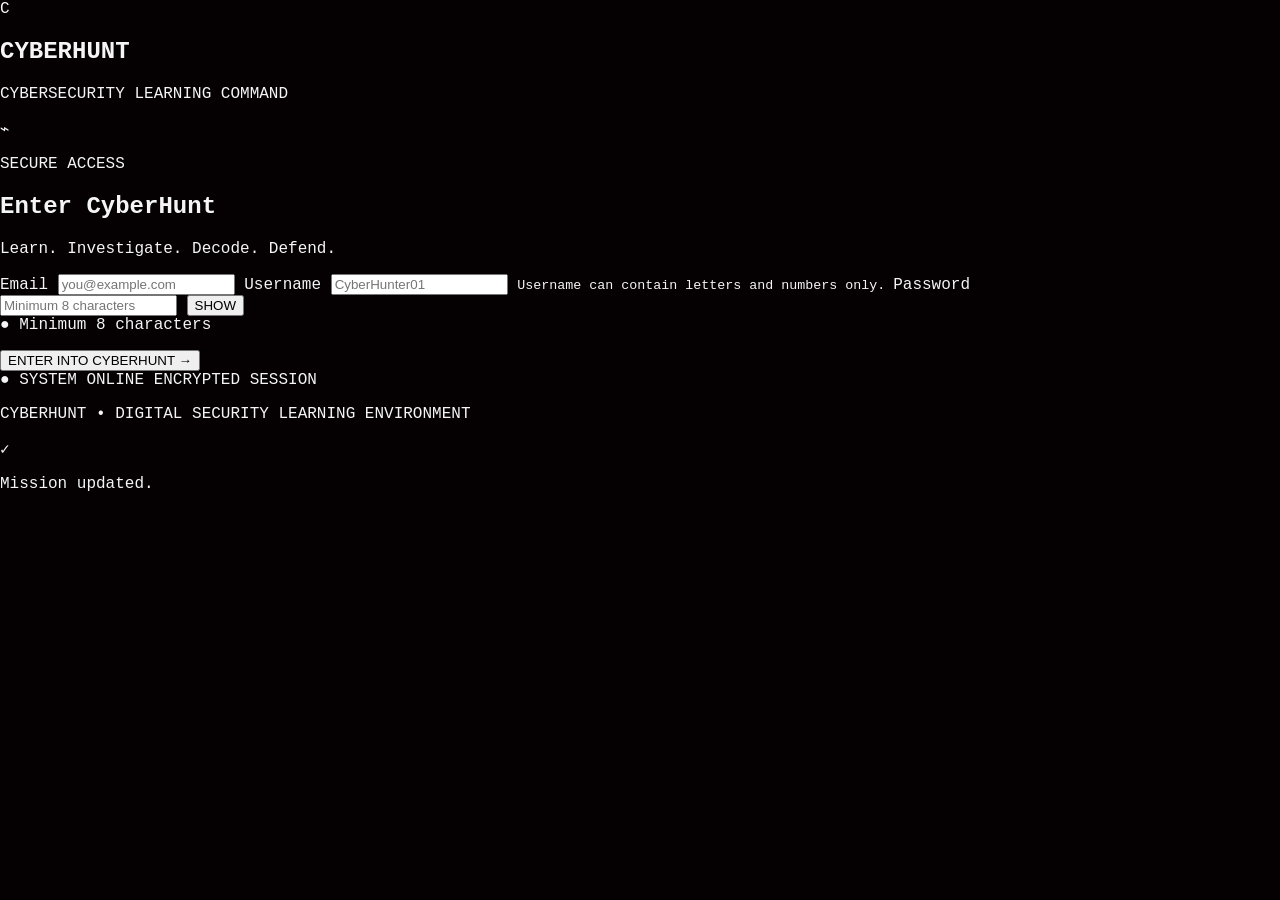
==== index.html @ 1be0f198 "Update index.html" ====
<!DOCTYPE html>
<html lang="en">
<head>
    <meta charset="UTF-8">
    <meta name="viewport" content="width=device-width, initial-scale=1.0">

    <title>CyberHunt | Cybersecurity Learning</title>

    <link rel="stylesheet" href="style.css">

    <link rel="preconnect" href="https://fonts.googleapis.com">
    <link rel="preconnect" href="https://fonts.gstatic.com" crossorigin>
    <link href="https://fonts.googleapis.com/css2?family=Inter:wght@400;500;600;700;800&family=Space+Mono:wght@400;700&display=swap" rel="stylesheet">
</head>

<body>

<!-- ================= LOGIN ================= -->

<section id="loginPage" class="login-page">

    <div class="login-grid"></div>

    <div class="login-container">

        <div class="brand">
            <div class="brand-mark">C</div>
            <div>
                <h1>CYBER<span>HUNT</span></h1>
                <p>CYBERSECURITY LEARNING COMMAND</p>
            </div>
        </div>

        <div class="login-card">

            <div class="security-icon">⌁</div>

            <p class="eyebrow">SECURE ACCESS</p>

            <h2>Enter CyberHunt</h2>

            <p class="login-description">
                Learn. Investigate. Decode. Defend.
            </p>

            <form id="loginForm">

                <label>Email</label>
                <input
                    type="email"
                    id="email"
                    placeholder="you@example.com"
                    required
                >

                <label>Username</label>
                <input
                    type="text"
                    id="username"
                    placeholder="CyberHunter01"
                    required
                >

                <small>
                    Username can contain letters and numbers only.
                </small>

                <label>Password</label>

                <div class="password-box">
                    <input
                        type="password"
                        id="password"
                        placeholder="Minimum 8 characters"
                        required
                    >
                    <button type="button" id="showPassword">SHOW</button>
                </div>

                <div class="password-rule">
                    <span id="passwordStatus">●</span>
                    Minimum 8 characters
                </div>

                <p id="loginError" class="error-message"></p>

                <button class="primary-button login-button" type="submit">
                    ENTER INTO CYBERHUNT
                    <span>→</span>
                </button>

            </form>

            <div class="login-footer">
                <span>● SYSTEM ONLINE</span>
                <span>ENCRYPTED SESSION</span>
            </div>

        </div>

        <p class="copyright">
            CYBERHUNT • DIGITAL SECURITY LEARNING ENVIRONMENT
        </p>

    </div>
</section>


<!-- ================= APPLICATION ================= -->

<section id="app" class="app hidden">

    <!-- SIDEBAR -->

    <aside class="sidebar">

        <div class="sidebar-brand">
            <div class="brand-mark small">C</div>
            <div>
                <h2>CYBER<span>HUNT</span></h2>
                <small>LEARNING COMMAND</small>
            </div>
        </div>

        <div class="user-mini">
            <div class="avatar" id="avatar">C</div>
            <div>
                <strong id="sideUsername">Cyber Hunter</strong>
                <small>Cyber Rookie</small>
            </div>
        </div>

        <nav>

            <p class="nav-label">WORKSPACE</p>

            <button class="nav-item active" data-page="dashboard">
                <span>⌂</span>
                Dashboard
            </button>

            <button class="nav-item" data-page="ai">
                <span>✦</span>
                AI Study Studio
            </button>

            <button class="nav-item" data-page="materials">
                <span>▤</span>
                Materials
            </button>

            <p class="nav-label">INVESTIGATE</p>

            <button class="nav-item" data-page="cases">
                <span>⌕</span>
                Case Studies
            </button>

            <button class="nav-item" data-page="labs">
                <span>⌘</span>
                Cyber Labs
            </button>

            <button class="nav-item" data-page="quizzes">
                <span>?</span>
                Mini Quizzes
            </button>

            <p class="nav-label">YOUR PROGRESS</p>

            <button class="nav-item" data-page="badges">
                <span>♜</span>
                Badges
            </button>

            <button class="nav-item" data-page="progress">
                <span>◔</span>
                Progress
            </button>

        </nav>

        <div class="sidebar-bottom">

            <div class="level-mini">
                <div class="level-title">
                    <span>LEVEL</span>
                    <strong id="sideLevel">1</strong>
                </div>

                <div class="progress-line">
                    <div id="sideProgress"></div>
                </div>

                <small>
                    <span id="sideXP">0</span> XP
                </small>
            </div>

            <button class="logout-button" id="logoutButton">
                ⇥ Sign out
            </button>

        </div>

    </aside>


    <!-- MAIN -->

    <main class="main">

        <!-- TOP BAR -->

        <header class="topbar">

            <div class="mobile-brand">
                <strong>CYBER<span>HUNT</span></strong>
            </div>

            <div class="breadcrumb" id="breadcrumb">
                Dashboard
            </div>

            <div class="top-actions">

                <div class="system-status">
                    <span></span>
                    SYSTEM SECURE
                </div>

                <button class="icon-button">🔔</button>

                <div class="profile">
                    <div class="avatar" id="topAvatar">C</div>
                    <span id="topUsername">Hunter</span>
                </div>

            </div>

        </header>


        <!-- ================= DASHBOARD ================= -->

        <section class="page active-page" id="dashboardPage">

            <div class="hero">

                <div>
                    <p class="eyebrow">WELCOME BACK, AGENT</p>

                    <h1>
                        Welcome to the
                        <span>CyberHunt.</span>
                    </h1>

                    <p>
                        Your cybersecurity investigation journey starts here.
                        Study concepts, investigate incidents and build your skills.
                    </p>

                    <button class="primary-button" onclick="openPage('cases')">
                        CONTINUE INVESTIGATION →
                    </button>
                </div>

                <div class="hero-terminal">

                    <div class="terminal-top">
                        <span></span>
                        <span></span>
                        <span></span>
                    </div>

                    <div class="terminal-text">
                        <p>> initializing cyberhunt...</p>
                        <p>> identity verified</p>
                        <p>> training environment ready</p>
                        <p class="terminal-red">> mission awaiting hunter_</p>
                    </div>

                </div>

            </div>


            <!-- STATS -->

            <div class="stats-grid">

                <div class="stat-card">
                    <span class="stat-icon">⚡</span>
                    <div>
                        <small>YOUR XP</small>
                        <strong id="dashXP">0</strong>
                    </div>
                </div>

                <div class="stat-card">
                    <span class="stat-icon">⌕</span>
                    <div>
                        <small>CASES SOLVED</small>
                        <strong id="dashCases">0 / 5</strong>
                    </div>
                </div>

                <div class="stat-card">
                    <span class="stat-icon">⌘</span>
                    <div>
                        <small>LABS COMPLETED</small>
                        <strong id="dashLabs">0 / 5</strong>
                    </div>
                </div>

                <div class="stat-card">
                    <span class="stat-icon">♜</span>
                    <div>
                        <small>BADGES</small>
                        <strong id="dashBadges">0 / 5</strong>
                    </div>
                </div>

            </div>


            <!-- DASHBOARD CONTENT -->

            <div class="section-heading">

                <div>
                    <p class="eyebrow">YOUR LEARNING PATH</p>
                    <h2>Choose your mission</h2>
                </div>

            </div>


            <div class="feature-grid">

                <div class="feature-card featured" onclick="openPage('cases')">

                    <div class="feature-number">01</div>

                    <div class="feature-icon">⌕</div>

                    <h3>Digital Investigations</h3>

                    <p>
                        Investigate fictional cyber incidents using
                        clues, evidence and logical reasoning.
                    </p>

                    <span class="feature-link">
                        Open Case Files →
                    </span>

                </div>


                <div class="feature-card" onclick="openPage('ai')">

                    <div class="feature-number">02</div>

                    <div class="feature-icon">✦</div>

                    <h3>AI Study Studio</h3>

                    <p>
                        Ask cybersecurity questions and get
                        beginner-friendly explanations.
                    </p>

                    <span class="feature-link">
                        Ask CyberAI →
                    </span>

                </div>


                <div class="feature-card" onclick="openPage('labs')">

                    <div class="feature-number">03</div>

                    <div class="feature-icon">⌘</div>

                    <h3>Hands-on Cyber Labs</h3>

                    <p>
                        Practice encoding, decoding, hashing and
                        other safe cybersecurity concepts.
                    </p>

                    <span class="feature-link">
                        Enter Labs →
                    </span>

                </div>

            </div>


            <div class="continue-card">

                <div>
                    <p class="eyebrow">NEXT OBJECTIVE</p>
                    <h3>Operation Phantom Email</h3>
                    <p>
                        A suspicious email has entered the corporate network.
                        Find out what happened.
                    </p>
                </div>

                <button class="secondary-button" onclick="openCase(0)">
                    INVESTIGATE →
                </button>

            </div>

        </section>


        <!-- ================= AI ================= -->

        <section class="page" id="aiPage">

            <div class="page-header">
                <div>
                    <p class="eyebrow">INTELLIGENT STUDY WORKSPACE</p>
                    <h1>AI Study <span>Studio</span></h1>
                    <p>
                        Ask questions, explore concepts and practice cybersecurity.
                    </p>
                </div>
            </div>

            <div class="ai-layout">

                <aside class="ai-sidebar">

                    <button class="new-chat" onclick="clearChat()">
                        + New Study Session
                    </button>

                    <p class="nav-label">QUICK PROMPTS</p>

                    <button onclick="quickPrompt('Explain the CIA Triad in simple words')">
                        Explain CIA Triad
                    </button>

                    <button onclick="quickPrompt('What is phishing?')">
                        What is phishing?
                    </button>

                    <button onclick="quickPrompt('Explain hashing vs encryption')">
                        Hashing vs Encryption
                    </button>

                    <button onclick="quickPrompt('Give me a cybersecurity scenario question')">
                        Give me a scenario
                    </button>

                    <div class="ai-note">
                        <strong>Study Tip</strong>
                        <p>
                            Ask the AI to explain a concept,
                            give examples or create practice questions.
                        </p>
                    </div>

                </aside>


                <div class="chat-window">

                    <div class="chat-header">
                        <div class="ai-avatar">✦</div>

                        <div>
                            <strong>CyberAI Study Assistant</strong>
                            <small>Cybersecurity learning mode</small>
                        </div>

                        <span class="ai-online">
                            ● ONLINE
                        </span>
                    </div>


                    <div class="chat-messages" id="chatMessages">

                        <div class="message assistant">

                            <div class="message-avatar">✦</div>

                            <div class="message-content">

                                <strong>CyberAI</strong>

                                <p>
                                    Welcome, Cyber Hunter. 👋
                                </p>

                                <p>
                                    I'm your Cybersecurity Study Assistant.
                                    Ask me anything about cybersecurity,
                                    or choose a quick prompt from the left.
                                </p>

                                <div class="ai-suggestions">
                                    <button onclick="quickPrompt('Explain cybersecurity for a beginner')">
                                        Explain cybersecurity
                                    </button>

                                    <button onclick="quickPrompt('Teach me about malware')">
                                        Teach me malware
                                    </button>

                                    <button onclick="quickPrompt('Quiz me on phishing')">
                                        Quiz me
                                    </button>
                                </div>

                            </div>

                        </div>

                    </div>


                    <div class="chat-input-area">

                        <textarea
                            id="chatInput"
                            placeholder="Ask CyberAI anything about cybersecurity..."
                            rows="1"
                        ></textarea>

                        <button id="sendChat">
                            ↑
                        </button>

                    </div>

                    <small class="ai-disclaimer">
                        CyberHunt AI demo • For educational purposes.
                    </small>

                </div>

            </div>

        </section>


        <!-- ================= MATERIALS ================= -->

        <section class="page" id="materialsPage">

            <div class="page-header">
                <div>
                    <p class="eyebrow">KNOWLEDGE LIBRARY</p>
                    <h1>Cybersecurity <span>Materials</span></h1>
                    <p>
                        Build your knowledge from beginner to advanced.
                    </p>
                </div>
            </div>


            <div class="learning-levels">

                <button class="learning-tab active" data-level="beginner">
                    <span>01</span>
                    Beginner
                </button>

                <button class="learning-tab" data-level="intermediate">
                    <span>02</span>
                    Intermediate
                </button>

                <button class="learning-tab" data-level="advanced">
                    <span>03</span>
                    Advanced
                </button>

            </div>


            <div class="materials-grid" id="materialsGrid"></div>


            <div class="resources-card">

                <div>
                    <p class="eyebrow">EXTERNAL LEARNING</p>
                    <h2>Continue your training</h2>
                    <p>
                        Explore trusted cybersecurity learning resources.
                    </p>
                </div>

                <div class="resource-links">

                    <a href="https://owasp.org/" target="_blank">
                        OWASP ↗
                    </a>

                    <a href="https://www.cybrary.it/" target="_blank">
                        Cybrary ↗
                    </a>

                    <a href="https://gchq.github.io/CyberChef/" target="_blank">
                        CyberChef ↗
                    </a>

                </div>

            </div>

        </section>


        <!-- ================= CASES ================= -->

        <section class="page" id="casesPage">

            <div class="page-header">
                <div>
                    <p class="eyebrow">DIGITAL FORENSICS</p>
                    <h1>Case <span>Files</span></h1>
                    <p>
                        Every case is a cyber event. Every clue tells a story.
                    </p>
                </div>
            </div>


            <div class="case-intro">

                <div class="case-counter">
                    <span>CASE FILES</span>
                    <strong>05</strong>
                </div>

                <div>
                    <h2>Become a Digital Detective.</h2>
                    <p>
                        Read the incident, examine the clues, use hints when needed,
                        and identify what happened.
                    </p>
                </div>

            </div>


            <div class="case-grid" id="caseGrid"></div>

        </section>


        <!-- ================= CASE INVESTIGATION ================= -->

        <section class="page" id="investigationPage">

            <button class="back-button" onclick="openPage('cases')">
                ← Back to Case Files
            </button>

            <div id="investigationContent"></div>

        </section>


        <!-- ================= LABS ================= -->

        <section class="page" id="labsPage">

            <div class="page-header">
                <div>
                    <p class="eyebrow">HANDS-ON TRAINING</p>
                    <h1>Cyber <span>Labs</span></h1>
                    <p>
                        Learn by experimenting with safe sample data.
                    </p>
                </div>
            </div>


            <div class="lab-selector">

                <button class="lab-tab active" onclick="showLab('base64', this)">
                    Base64
                </button>

                <button class="lab-tab" onclick="showLab('hex', this)">
                    Hex
                </button>

                <button class="lab-tab" onclick="showLab('caesar', this)">
                    Caesar Cipher
                </button>

                <button class="lab-tab" onclick="showLab('hash', this)">
                    Hash Lab
                </button>

            </div>


            <div class="lab-workspace">

                <div class="lab-info">

                    <p class="eyebrow" id="labEyebrow">
                        ENCODING LAB
                    </p>

                    <h2 id="labTitle">
                        Base64 Encoder / Decoder
                    </h2>

                    <p id="labDescription">
                        Base64 is an encoding method used to represent
                        binary data using readable characters. Encoding
                        is NOT encryption.
                    </p>

                    <div class="lab-warning">
                        <strong>SAFE PRACTICE</strong>
                        <span>
                            Use fictional/sample information only.
                            Never enter real passwords or secrets.
                        </span>
                    </div>

                </div>


                <div class="lab-tool">

                    <label>INPUT</label>

                    <textarea
                        id="labInput"
                        placeholder="Enter sample text..."
                    ></textarea>

                    <div class="lab-buttons">

                        <button class="primary-button" onclick="runLab('encode')">
                            ENCODE
                        </button>

                        <button class="secondary-button" onclick="runLab('decode')">
                            DECODE
                        </button>

                        <button class="clear-button" onclick="clearLab()">
                            CLEAR
                        </button>

                    </div>

                    <label>RESULT</label>

                    <div class="lab-result" id="labResult">
                        Your result will appear here.
                    </div>

                </div>

            </div>


            <div class="lab-concept">

                <p class="eyebrow">UNDERSTAND THE CONCEPT</p>

                <h2>Encoding ≠ Encryption ≠ Hashing</h2>

                <div class="concept-grid">

                    <div>
                        <strong>ENCODING</strong>
                        <p>
                            Changes data into another representation.
                            Usually reversible without a secret key.
                        </p>
                    </div>

                    <div>
                        <strong>ENCRYPTION</strong>
                        <p>
                            Protects confidentiality using an encryption
                            algorithm and key.
                        </p>
                    </div>

                    <div>
                        <strong>HASHING</strong>
                        <p>
                            Produces a fixed-length digest commonly used
                            for integrity checks and password systems.
                        </p>
                    </div>

                </div>

            </div>

        </section>


        <!-- ================= QUIZZES ================= -->

        <section class="page" id="quizzesPage">

            <div class="page-header">
                <div>
                    <p class="eyebrow">KNOWLEDGE CHECK</p>
                    <h1>Mini <span>Quizzes</span></h1>
                    <p>
                        Test your cybersecurity instincts.
                    </p>
                </div>
            </div>

            <div class="quiz-container">

                <div class="quiz-top">

                    <span id="quizNumber">
                        QUESTION 01 / 05
                    </span>

                    <span id="quizScore">
                        SCORE: 0
                    </span>

                </div>

                <div class="quiz-progress">
                    <div id="quizProgress"></div>
                </div>

                <div id="quizContent"></div>

            </div>

        </section>


        <!-- ================= BADGES ================= -->

        <section class="page" id="badgesPage">

            <div class="page-header">
                <div>
                    <p class="eyebrow">ACHIEVEMENTS</p>
                    <h1>Your <span>Badges</span></h1>
                    <p>
                        Every completed investigation earns recognition.
                    </p>
                </div>
            </div>

            <div class="badge-summary">

                <div>
                    <strong id="badgeCount">0</strong>
                    <span>BADGES EARNED</span>
                </div>

                <div class="badge-progress">
                    <div>
                        <span>Collection Progress</span>
                        <strong id="badgePercent">0%</strong>
                    </div>

                    <div class="progress-line large">
                        <div id="badgeProgress"></div>
                    </div>
                </div>

            </div>

            <div class="badges-grid" id="badgesGrid"></div>

        </section>


        <!-- ================= PROGRESS ================= -->

        <section class="page" id="progressPage">

            <div class="page-header">
                <div>
                    <p class="eyebrow">YOUR PERFORMANCE</p>
                    <h1>Learning <span>Progress</span></h1>
                    <p>
                        Track your CyberHunt journey.
                    </p>
                </div>
            </div>

            <div class="progress-overview">

                <div class="big-level">

                    <span>CURRENT LEVEL</span>

                    <strong id="bigLevel">1</strong>

                    <p>Cyber Rookie</p>

                </div>

                <div class="xp-overview">

                    <div>
                        <span>Total XP</span>
                        <strong id="bigXP">0 XP</strong>
                    </div>

                    <div class="progress-line large">
                        <div id="bigProgress"></div>
                    </div>

                    <small>
                        Keep investigating to reach the next level.
                    </small>

                </div>

            </div>


            <div class="progress-grid">

                <div class="progress-stat">
                    <span>⌕</span>
                    <strong id="progressCases">0</strong>
                    <small>Cases Solved</small>
                </div>

                <div class="progress-stat">
                    <span>⌘</span>
                    <strong id="progressLabs">0</strong>
                    <small>Labs Completed</small>
                </div>

                <div class="progress-stat">
                    <span>♜</span>
                    <strong id="progressBadges">0</strong>
                    <small>Badges Earned</small>
                </div>

                <div class="progress-stat">
                    <span>✓</span>
                    <strong id="progressQuiz">0</strong>
                    <small>Quiz Points</small>
                </div>

            </div>

        </section>

    </main>

</section>


<!-- TOAST -->

<div id="toast" class="toast">
    <span>✓</span>
    <p>Mission updated.</p>
</div>


<script src="script.js"></script>

</body>
</html>
---- style.css ----
:root {
    --bg-black: #050002;
    --neon-crimson: #ff003c;
    --dark-crimson: #5a0016;
    --neon-cyan: #00f0ff;
    --text-white: #f5f5f5;
}

body, html {
    margin: 0;
    padding: 0;
    width: 100%;
    height: 100%;
    overflow: hidden;
    background-color: var(--bg-black);
    font-family: 'Courier New', Courier, monospace;
    color: var(--text-white);
}

.flex-center {
    display: flex;
    flex-direction: column;
    justify-content: center;
    align-items: center;
}

.overlay {
    position: absolute;
    width: 100%;
    height: 100%;
    z-index: 10;
    background: radial-gradient(circle, rgba(20,0,5,0.9) 0%, rgba(5,0,2,0.98) 100%);
}

.hidden { display: none !important; }

/* Crimson Neon Titles & Buttons */
.glitch-title {
    font-size: 5rem;
    color: var(--neon-crimson);
    text-shadow: 0 0 15px var(--neon-crimson), 0 0 30px var(--dark-crimson);
    letter-spacing: 8px;
    margin: 0;
}

.subtitle {
    letter-spacing: 3px;
    color: #aaa;
    margin-bottom: 40px;
}

.neon-btn {
    border: 2px solid var(--neon-crimson);
    padding: 15px 30px;
    color: var(--neon-crimson);
    background: rgba(255, 0, 60, 0.05);
    font-weight: bold;
    cursor: pointer;
    box-shadow: 0 0 10px var(--dark-crimson);
    transition: all 0.3s ease;
}

.neon-btn:hover {
    background: var(--neon-crimson);
    color: #000;
    box-shadow: 0 0 25px var(--neon-crimson);
}

/* Dashboard UI */
#dashboard { padding: 40px; box-sizing: border-box; }
.dash-header { display: flex; justify-content: space-between; width: 100%; align-items: center; }

.badge {
    padding: 8px 15px;
    border: 1px solid #333;
    margin-left: 10px;
    border-radius: 4px;
}
.badge.active {
    border-color: var(--neon-crimson);
    color: var(--neon-crimson);
    box-shadow: 0 0 12px var(--neon-crimson);
}

.grid-container {
    display: grid;
    grid-template-columns: repeat(5, 1fr);
    gap: 20px;
    margin-top: 50px;
}

.building-card {
    background: rgba(20, 0, 8, 0.8);
    border: 1px solid var(--dark-crimson);
    padding: 20px;
    text-align: center;
}

.room-btn {
    margin: 10px 0;
    padding: 10px;
    background: #111;
    border: 1px solid #333;
    cursor: pointer;
}
.room-btn:hover { border-color: var(--neon-crimson); }

/* HUD & Modals */
#game-ui { position: absolute; width: 100%; height: 100%; z-index: 5; pointer-events: none; }
.hud-header {
    pointer-events: auto;
    display: flex;
    justify-content: space-between;
    padding: 20px;
    background: linear-gradient(180deg, rgba(255,0,60,0.2) 0%, transparent 100%);
    font-size: 1.2rem;
}

.modal {
    pointer-events: auto;
    position: absolute;
    top: 50%; left: 50%;
    transform: translate(-50%, -50%);
    background: #000;
    border: 2px solid var(--neon-crimson);
    padding: 30px;
    box-shadow: 0 0 30px rgba(255,0,60,0.4);
    text-align: center;
}

.keypad-grid {
    display: grid;
    grid-template-columns: repeat(3, 60px);
    gap: 10px;
    margin: 15px auto;
}

.keypad-grid button {
    height: 50px;
    background: #111;
    color: #fff;
    border: 1px solid var(--dark-crimson);
    font-size: 1.2rem;
    cursor: pointer;
}

#keypad-input {
    width: 180px;
    height: 40px;
    text-align: center;
    font-size: 1.5rem;
    background: #111;
    color: var(--neon-crimson);
    border: 1px solid var(--dark-crimson);
}
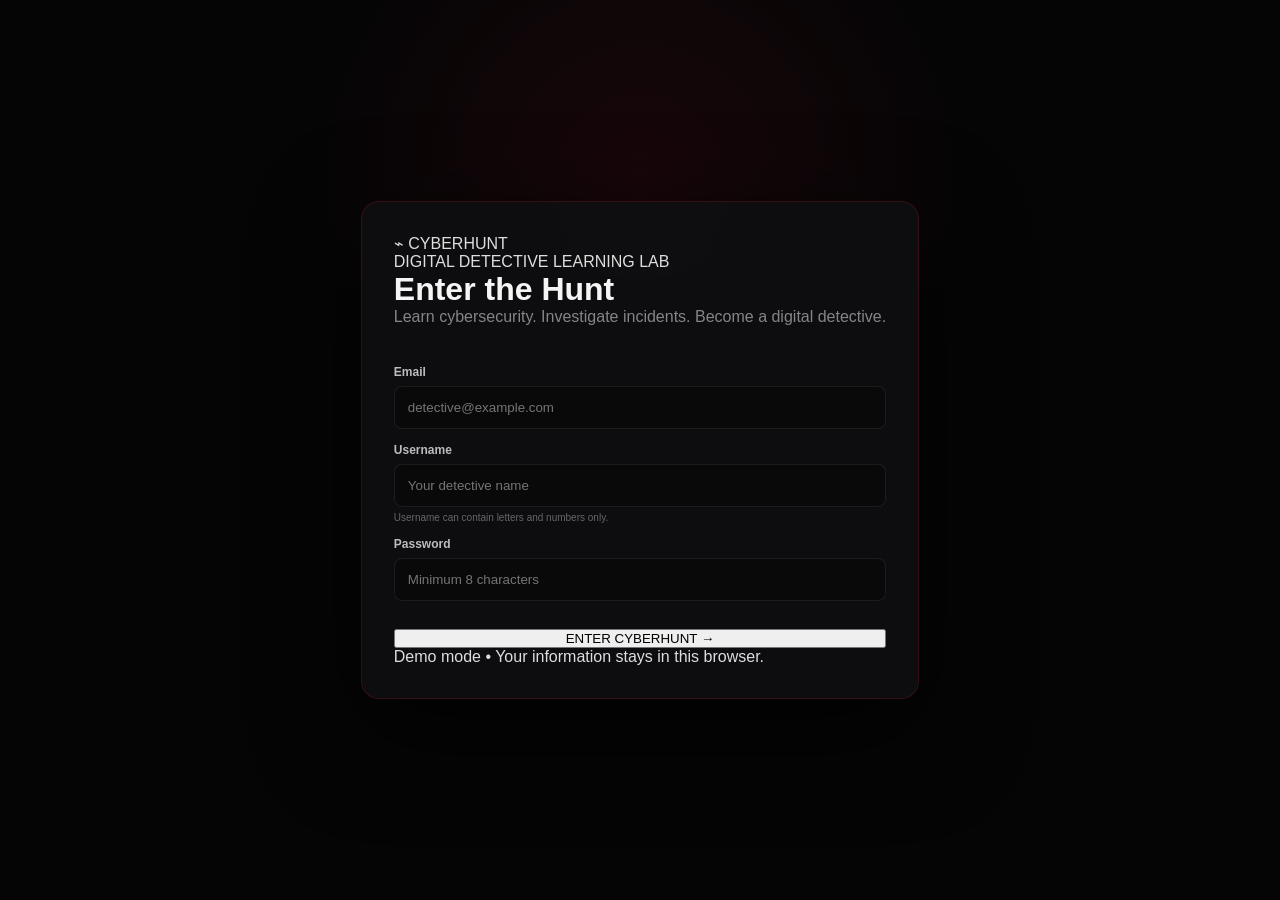
==== commit 565b758f: "Update fmt.Println message from 'Hello' to 'Goodbye'" ====
--- a/index.html
+++ b/index.html
@@ -1,986 +1,1007 @@
-        <!DOCTYPE html>
+     <!DOCTYPE html>
 <html lang="en">
 <head>
-    <meta charset="UTF-8">
-    <meta name="viewport" content="width=device-width, initial-scale=1.0">
-
-    <title>CyberHunt | Cybersecurity Learning</title>
-
-    <link rel="stylesheet" href="style.css">
-
-    <link rel="preconnect" href="https://fonts.googleapis.com">
-    <link rel="preconnect" href="https://fonts.gstatic.com" crossorigin>
-    <link href="https://fonts.googleapis.com/css2?family=Inter:wght@400;500;600;700;800&family=Space+Mono:wght@400;700&display=swap" rel="stylesheet">
+  <meta charset="UTF-8">
+  <meta name="viewport" content="width=device-width, initial-scale=1.0">
+
+  <title>CyberHunt | Digital Detective Learning Lab</title>
+
+  <link rel="stylesheet" href="style.css">
 </head>
 
 <body>
 
-<!-- ================= LOGIN ================= -->
-
-<section id="loginPage" class="login-page">
-
-    <div class="login-grid"></div>
-
-    <div class="login-container">
-
-        <div class="brand">
-            <div class="brand-mark">C</div>
+  <!-- ================= LOGIN PAGE ================= -->
+
+  <div id="loginPage" class="login-page">
+
+    <div class="login-background"></div>
+
+    <div class="login-card">
+
+      <div class="brand-large">
+        <span class="brand-icon">⌁</span>
+        <span>CYBER<span>HUNT</span></span>
+      </div>
+
+      <p class="login-subtitle">
+        DIGITAL DETECTIVE LEARNING LAB
+      </p>
+
+      <div class="login-line"></div>
+
+      <h1>Enter the Hunt</h1>
+
+      <p class="login-description">
+        Learn cybersecurity. Investigate incidents. Become a digital detective.
+      </p>
+
+      <form id="loginForm">
+
+        <label>Email</label>
+        <input
+          type="email"
+          id="email"
+          placeholder="detective@example.com"
+          required
+        >
+
+        <label>Username</label>
+        <input
+          type="text"
+          id="username"
+          placeholder="Your detective name"
+          maxlength="20"
+          required
+        >
+
+        <small>
+          Username can contain letters and numbers only.
+        </small>
+
+        <label>Password</label>
+
+        <input
+          type="password"
+          id="password"
+          placeholder="Minimum 8 characters"
+          minlength="8"
+          required
+        >
+
+        <div id="loginError" class="error-message"></div>
+
+        <button type="submit" class="primary-btn">
+          ENTER CYBERHUNT →
+        </button>
+
+      </form>
+
+      <p class="demo-note">
+        Demo mode • Your information stays in this browser.
+      </p>
+
+    </div>
+
+  </div>
+
+
+  <!-- ================= MAIN APP ================= -->
+
+  <div id="app" class="app hidden">
+
+    <!-- TOP BAR -->
+
+    <header class="topbar">
+
+      <div class="mobile-menu" id="mobileMenu">
+        ☰
+      </div>
+
+      <div class="top-brand">
+        <span class="brand-mark">⌁</span>
+        <span>CYBER<span>HUNT</span></span>
+      </div>
+
+      <div class="top-actions">
+
+        <div class="top-stat">
+          <span>XP</span>
+          <strong id="topXP">0</strong>
+        </div>
+
+        <div class="top-stat">
+          <span>LEVEL</span>
+          <strong id="topLevel">1</strong>
+        </div>
+
+        <div class="user-circle" id="userCircle">
+          D
+        </div>
+
+      </div>
+
+    </header>
+
+
+    <!-- SIDEBAR -->
+
+    <aside class="sidebar" id="sidebar">
+
+      <div class="detective-profile">
+
+        <div class="profile-avatar" id="profileAvatar">
+          D
+        </div>
+
+        <div>
+          <strong id="profileName">Detective</strong>
+          <small>Digital Investigator</small>
+        </div>
+
+      </div>
+
+
+      <nav>
+
+        <button class="nav-item active" data-section="dashboard">
+          <span>⌂</span>
+          Dashboard
+        </button>
+
+        <button class="nav-item" data-section="ai">
+          <span>◈</span>
+          AI Study Studio
+        </button>
+
+        <button class="nav-item" data-section="materials">
+          <span>▤</span>
+          Materials
+        </button>
+
+        <button class="nav-item" data-section="cases">
+          <span>◉</span>
+          Case Studies
+        </button>
+
+        <button class="nav-item" data-section="quizzes">
+          <span>?</span>
+          Mini Quizzes
+        </button>
+
+        <button class="nav-item" data-section="labs">
+          <span>⌘</span>
+          Practice Labs
+        </button>
+
+        <button class="nav-item" data-section="badges">
+          <span>★</span>
+          Badges
+        </button>
+
+      </nav>
+
+
+      <div class="sidebar-bottom">
+
+        <div class="sidebar-tip">
+          <strong>Detective Tip</strong>
+          <p>
+            Think before you click. Every clue matters.
+          </p>
+        </div>
+
+        <button id="logoutBtn" class="logout-btn">
+          ⇥ Logout
+        </button>
+
+      </div>
+
+    </aside>
+
+
+    <!-- MAIN CONTENT -->
+
+    <main class="main-content">
+
+
+      <!-- ================= DASHBOARD ================= -->
+
+      <section id="dashboard" class="page-section active">
+
+        <div class="hero">
+
+          <div>
+
+            <p class="eyebrow">
+              CYBERHUNT COMMAND CENTER
+            </p>
+
+            <h1>
+              Welcome back,
+              <span id="welcomeName">Detective</span>.
+            </h1>
+
+            <p>
+              Your next investigation is waiting.
+              Sharpen your cybersecurity skills one case at a time.
+            </p>
+
+          </div>
+
+          <div class="hero-symbol">
+            ◈
+          </div>
+
+        </div>
+
+
+        <div class="stats-grid">
+
+          <div class="stat-card">
+            <span class="stat-icon">⚡</span>
             <div>
-                <h1>CYBER<span>HUNT</span></h1>
-                <p>CYBERSECURITY LEARNING COMMAND</p>
-            </div>
-        </div>
-
-        <div class="login-card">
-
-            <div class="security-icon">⌁</div>
-
-            <p class="eyebrow">SECURE ACCESS</p>
-
-            <h2>Enter CyberHunt</h2>
-
-            <p class="login-description">
-                Learn. Investigate. Decode. Defend.
-            </p>
-
-            <form id="loginForm">
-
-                <label>Email</label>
-                <input
-                    type="email"
-                    id="email"
-                    placeholder="you@example.com"
-                    required
-                >
-
-                <label>Username</label>
-                <input
-                    type="text"
-                    id="username"
-                    placeholder="CyberHunter01"
-                    required
-                >
-
-                <small>
-                    Username can contain letters and numbers only.
-                </small>
-
-                <label>Password</label>
-
-                <div class="password-box">
-                    <input
-                        type="password"
-                        id="password"
-                        placeholder="Minimum 8 characters"
-                        required
-                    >
-                    <button type="button" id="showPassword">SHOW</button>
+              <small>Total XP</small>
+              <h2 id="dashXP">0</h2>
+            </div>
+          </div>
+
+          <div class="stat-card">
+            <span class="stat-icon">◉</span>
+            <div>
+              <small>Cases Solved</small>
+              <h2 id="dashCases">0</h2>
+            </div>
+          </div>
+
+          <div class="stat-card">
+            <span class="stat-icon">★</span>
+            <div>
+              <small>Badges</small>
+              <h2 id="dashBadges">0</h2>
+            </div>
+          </div>
+
+          <div class="stat-card">
+            <span class="stat-icon">✓</span>
+            <div>
+              <small>Quiz Score</small>
+              <h2 id="dashQuiz">0%</h2>
+            </div>
+          </div>
+
+        </div>
+
+
+        <div class="dashboard-grid">
+
+          <div class="panel mission-panel">
+
+            <div class="panel-heading">
+
+              <div>
+                <span class="panel-label">ACTIVE MISSION</span>
+                <h2>Become a Cyber Detective</h2>
+              </div>
+
+              <span class="mission-status">READY</span>
+
+            </div>
+
+            <p>
+              Investigate simulated cyber incidents, identify threats,
+              analyze clues, and make the correct security decision.
+            </p>
+
+            <div class="progress-container">
+
+              <div class="progress-info">
+                <span>Your investigation progress</span>
+                <strong id="mainProgressText">0%</strong>
+              </div>
+
+              <div class="progress-bar">
+                <div id="mainProgress" class="progress-fill"></div>
+              </div>
+
+            </div>
+
+            <button class="primary-btn small" data-go="cases">
+              START INVESTIGATION →
+            </button>
+
+          </div>
+
+
+          <div class="panel quick-panel">
+
+            <span class="panel-label">QUICK ACCESS</span>
+
+            <div class="quick-list">
+
+              <button data-go="ai">
+                <span>◈</span>
+                <div>
+                  <strong>Ask the AI</strong>
+                  <small>Understand a cyber concept</small>
                 </div>
-
-                <div class="password-rule">
-                    <span id="passwordStatus">●</span>
-                    Minimum 8 characters
+              </button>
+
+              <button data-go="materials">
+                <span>▤</span>
+                <div>
+                  <strong>Study Materials</strong>
+                  <small>Beginner → Advanced</small>
                 </div>
-
-                <p id="loginError" class="error-message"></p>
-
-                <button class="primary-button login-button" type="submit">
-                    ENTER INTO CYBERHUNT
-                    <span>→</span>
-                </button>
+              </button>
+
+              <button data-go="labs">
+                <span>⌘</span>
+                <div>
+                  <strong>Practice Lab</strong>
+                  <small>Encode, decode & hash</small>
+                </div>
+              </button>
+
+            </div>
+
+          </div>
+
+        </div>
+
+
+        <div class="panel roadmap-panel">
+
+          <div class="panel-heading">
+
+            <div>
+              <span class="panel-label">LEARNING ROADMAP</span>
+              <h2>Your Cybersecurity Journey</h2>
+            </div>
+
+          </div>
+
+          <div class="roadmap">
+
+            <div class="roadmap-step completed">
+              <span>01</span>
+              <strong>Cyber Basics</strong>
+              <small>Build your foundation</small>
+            </div>
+
+            <div class="roadmap-line"></div>
+
+            <div class="roadmap-step">
+              <span>02</span>
+              <strong>Threat Detection</strong>
+              <small>Identify cyber threats</small>
+            </div>
+
+            <div class="roadmap-line"></div>
+
+            <div class="roadmap-step">
+              <span>03</span>
+              <strong>Investigation</strong>
+              <small>Analyze incidents</small>
+            </div>
+
+            <div class="roadmap-line"></div>
+
+            <div class="roadmap-step">
+              <span>04</span>
+              <strong>Advanced Defense</strong>
+              <small>Think like a security analyst</small>
+            </div>
+
+          </div>
+
+        </div>
+
+      </section>
+
+
+      <!-- ================= AI STUDY STUDIO ================= -->
+
+      <section id="ai" class="page-section">
+
+        <div class="section-header">
+
+          <div>
+            <span class="eyebrow">AI STUDY STUDIO</span>
+            <h1>Your Cybersecurity Study Assistant</h1>
+            <p>
+              Ask questions and get explanations from the built-in CyberHunt
+              study library.
+            </p>
+          </div>
+
+          <span class="ai-status">
+            ● ONLINE
+          </span>
+
+        </div>
+
+
+        <div class="ai-layout">
+
+          <div class="ai-chat panel">
+
+            <div id="chatMessages" class="chat-messages">
+
+              <div class="chat-message ai-message">
+
+                <div class="chat-avatar">◈</div>
+
+                <div>
+
+                  <strong>CyberHunt AI</strong>
+
+                  <p>
+                    Hello Detective. Ask me about cybersecurity concepts,
+                    threats, CIA Triad, phishing, encryption, hashing,
+                    authentication, networks and more.
+                  </p>
+
+                </div>
+
+              </div>
+
+            </div>
+
+
+            <div class="suggestion-row">
+
+              <button class="suggestion">
+                Explain CIA Triad
+              </button>
+
+              <button class="suggestion">
+                What is phishing?
+              </button>
+
+              <button class="suggestion">
+                Explain hashing
+              </button>
+
+            </div>
+
+
+            <form id="aiForm" class="chat-input">
+
+              <input
+                id="aiInput"
+                placeholder="Ask your cybersecurity question..."
+                autocomplete="off"
+              >
+
+              <button type="submit">
+                →
+              </button>
 
             </form>
 
-            <div class="login-footer">
-                <span>● SYSTEM ONLINE</span>
-                <span>ENCRYPTED SESSION</span>
-            </div>
-
-        </div>
-
-        <p class="copyright">
-            CYBERHUNT • DIGITAL SECURITY LEARNING ENVIRONMENT
-        </p>
-
-    </div>
-</section>
-
-
-<!-- ================= APPLICATION ================= -->
-
-<section id="app" class="app hidden">
-
-    <!-- SIDEBAR -->
-
-    <aside class="sidebar">
-
-        <div class="sidebar-brand">
-            <div class="brand-mark small">C</div>
+          </div>
+
+
+          <div class="panel ai-sidebar">
+
+            <span class="panel-label">STUDY TOOLS</span>
+
+            <div class="ai-tool">
+              <span>◉</span>
+              <div>
+                <strong>Explain</strong>
+                <small>Break difficult topics into simple ideas.</small>
+              </div>
+            </div>
+
+            <div class="ai-tool">
+              <span>?</span>
+              <div>
+                <strong>Practice</strong>
+                <small>Ask for scenario-based questions.</small>
+              </div>
+            </div>
+
+            <div class="ai-tool">
+              <span>▤</span>
+              <div>
+                <strong>Revise</strong>
+                <small>Request quick exam revision notes.</small>
+              </div>
+            </div>
+
+            <div class="ai-disclaimer">
+              <strong>Demo AI</strong>
+              <p>
+                This GitHub Pages version uses a built-in study library.
+                Real web-connected AI can be added later with a secure
+                backend/API.
+              </p>
+            </div>
+
+          </div>
+
+        </div>
+
+      </section>
+
+
+      <!-- ================= MATERIALS ================= -->
+
+      <section id="materials" class="page-section">
+
+        <div class="section-header">
+
+          <div>
+            <span class="eyebrow">CYBER LIBRARY</span>
+            <h1>Study Materials</h1>
+            <p>
+              Follow the path from cybersecurity beginner to advanced learner.
+            </p>
+          </div>
+
+        </div>
+
+
+        <div class="material-tabs">
+
+          <button class="material-tab active" data-level="beginner">
+            BEGINNER
+          </button>
+
+          <button class="material-tab" data-level="intermediate">
+            INTERMEDIATE
+          </button>
+
+          <button class="material-tab" data-level="advanced">
+            ADVANCED
+          </button>
+
+        </div>
+
+
+        <div id="materialContent" class="materials-grid"></div>
+
+
+        <div class="panel resources-panel">
+
+          <span class="panel-label">EXTERNAL RESOURCES</span>
+
+          <h2>Continue Your Investigation</h2>
+
+          <div class="resource-grid">
+
+            <a
+              href="https://owasp.org/"
+              target="_blank"
+              rel="noopener"
+            >
+              <strong>OWASP</strong>
+              <small>Web application security resources</small>
+            </a>
+
+            <a
+              href="https://gchq.github.io/CyberChef/"
+              target="_blank"
+              rel="noopener"
+            >
+              <strong>CyberChef</strong>
+              <small>Encoding, decoding and data analysis</small>
+            </a>
+
+            <a
+              href="https://owasp.org/www-project-webgoat/"
+              target="_blank"
+              rel="noopener"
+            >
+              <strong>OWASP WebGoat</strong>
+              <small>Safe web-security learning environment</small>
+            </a>
+
+            <a
+              href="https://www.nist.gov/cyberframework"
+              target="_blank"
+              rel="noopener"
+            >
+              <strong>NIST Cybersecurity</strong>
+              <small>Cybersecurity framework resources</small>
+            </a>
+
+          </div>
+
+        </div>
+
+      </section>
+
+
+      <!-- ================= CASE STUDIES ================= -->
+
+      <section id="cases" class="page-section">
+
+        <div class="section-header">
+
+          <div>
+            <span class="eyebrow">DIGITAL INVESTIGATIONS</span>
+            <h1>Case Studies</h1>
+            <p>
+              Five investigations. Ten levels each. One goal: solve the case.
+            </p>
+          </div>
+
+          <div class="case-counter">
+            <strong id="caseSolvedCount">0</strong>
+            <small>/ 50 SOLVED</small>
+          </div>
+
+        </div>
+
+
+        <div id="caseSelector" class="case-selector"></div>
+
+
+        <div id="caseLevels" class="case-levels"></div>
+
+
+        <div id="caseInvestigation" class="investigation panel hidden">
+
+          <div class="investigation-header">
+
             <div>
-                <h2>CYBER<span>HUNT</span></h2>
-                <small>LEARNING COMMAND</small>
-            </div>
-        </div>
-
-        <div class="user-mini">
-            <div class="avatar" id="avatar">C</div>
+
+              <span class="panel-label">ACTIVE INVESTIGATION</span>
+
+              <h2 id="caseTitle"></h2>
+
+            </div>
+
+            <span id="caseLevelLabel" class="level-label"></span>
+
+          </div>
+
+
+          <div class="case-story">
+
+            <div class="story-icon">
+              ◉
+            </div>
+
             <div>
-                <strong id="sideUsername">Cyber Hunter</strong>
-                <small>Cyber Rookie</small>
-            </div>
-        </div>
-
-        <nav>
-
-            <p class="nav-label">WORKSPACE</p>
-
-            <button class="nav-item active" data-page="dashboard">
-                <span>⌂</span>
-                Dashboard
+
+              <h3>Incident Report</h3>
+
+              <p id="caseStory"></p>
+
+            </div>
+
+          </div>
+
+
+          <div class="clues-box">
+
+            <h3>🔎 Evidence & Clues</h3>
+
+            <ul id="caseClues"></ul>
+
+          </div>
+
+
+          <div class="hint-box">
+
+            <button id="hintBtn" class="secondary-btn">
+              SHOW HINT
             </button>
 
-            <button class="nav-item" data-page="ai">
-                <span>✦</span>
-                AI Study Studio
+            <p id="hintText" class="hidden"></p>
+
+          </div>
+
+
+          <div class="question-box">
+
+            <span class="panel-label">DETECTIVE DECISION</span>
+
+            <h3 id="caseQuestion"></h3>
+
+            <div id="caseOptions" class="options"></div>
+
+          </div>
+
+
+          <div id="caseResult" class="case-result"></div>
+
+        </div>
+
+      </section>
+
+
+      <!-- ================= QUIZZES ================= -->
+
+      <section id="quizzes" class="page-section">
+
+        <div class="section-header">
+
+          <div>
+            <span class="eyebrow">KNOWLEDGE CHECK</span>
+            <h1>Mini Quizzes</h1>
+            <p>
+              Test your detective instincts with quick cybersecurity questions.
+            </p>
+          </div>
+
+        </div>
+
+
+        <div class="quiz-layout">
+
+          <div class="panel quiz-panel">
+
+            <div class="quiz-top">
+
+              <span id="quizProgress">Question 1 / 10</span>
+
+              <span id="quizScore">
+                Score: 0
+              </span>
+
+            </div>
+
+            <div class="quiz-progress">
+              <div id="quizProgressBar"></div>
+            </div>
+
+            <h2 id="quizQuestion"></h2>
+
+            <div id="quizOptions" class="options"></div>
+
+            <button id="nextQuiz" class="primary-btn small hidden">
+              NEXT QUESTION →
             </button>
 
-            <button class="nav-item" data-page="materials">
-                <span>▤</span>
-                Materials
+          </div>
+
+
+          <div class="panel quiz-info">
+
+            <span class="panel-label">DETECTIVE RULE</span>
+
+            <h2>Read the evidence.</h2>
+
+            <p>
+              Cybersecurity is not just memorizing definitions.
+              Look at the situation, identify the clues and choose the
+              security concept that best explains the event.
+            </p>
+
+            <div class="quiz-tip">
+              <strong>Exam Tip</strong>
+              <p>
+                When a question describes a situation, focus on
+                <b>what happened</b> before looking at the answer choices.
+              </p>
+            </div>
+
+          </div>
+
+        </div>
+
+      </section>
+
+
+      <!-- ================= LABS ================= -->
+
+      <section id="labs" class="page-section">
+
+        <div class="section-header">
+
+          <div>
+            <span class="eyebrow">PRACTICAL TRAINING</span>
+            <h1>Hands-on Practice Labs</h1>
+            <p>
+              Practice basic cybersecurity data operations safely.
+            </p>
+          </div>
+
+        </div>
+
+
+        <div class="labs-grid">
+
+
+          <!-- BASE64 -->
+
+          <div class="panel lab-card">
+
+            <span class="lab-number">LAB 01</span>
+
+            <h2>Base64 Encoder / Decoder</h2>
+
+            <p>
+              Base64 represents binary data using readable characters.
+              It is encoding, not encryption.
+            </p>
+
+            <textarea
+              id="baseInput"
+              placeholder="Enter text..."
+            ></textarea>
+
+            <div class="lab-buttons">
+
+              <button id="baseEncode" class="primary-btn small">
+                ENCODE
+              </button>
+
+              <button id="baseDecode" class="secondary-btn">
+                DECODE
+              </button>
+
+            </div>
+
+            <div id="baseOutput" class="lab-output">
+              Result will appear here.
+            </div>
+
+          </div>
+
+
+          <!-- ROT13 -->
+
+          <div class="panel lab-card">
+
+            <span class="lab-number">LAB 02</span>
+
+            <h2>ROT13 Decoder</h2>
+
+            <p>
+              ROT13 shifts each letter by 13 positions.
+              It is useful for understanding simple substitution.
+            </p>
+
+            <textarea
+              id="rotInput"
+              placeholder="Enter text..."
+            ></textarea>
+
+            <button id="rotRun" class="primary-btn small">
+              TRANSFORM
             </button>
 
-            <p class="nav-label">INVESTIGATE</p>
-
-            <button class="nav-item" data-page="cases">
-                <span>⌕</span>
-                Case Studies
+            <div id="rotOutput" class="lab-output">
+              Result will appear here.
+            </div>
+
+          </div>
+
+
+          <!-- HEX -->
+
+          <div class="panel lab-card">
+
+            <span class="lab-number">LAB 03</span>
+
+            <h2>Hex Encoder / Decoder</h2>
+
+            <p>
+              Convert text into hexadecimal representation and back.
+            </p>
+
+            <textarea
+              id="hexInput"
+              placeholder="Enter text or hex..."
+            ></textarea>
+
+            <div class="lab-buttons">
+
+              <button id="hexEncode" class="primary-btn small">
+                ENCODE
+              </button>
+
+              <button id="hexDecode" class="secondary-btn">
+                DECODE
+              </button>
+
+            </div>
+
+            <div id="hexOutput" class="lab-output">
+              Result will appear here.
+            </div>
+
+          </div>
+
+
+          <!-- HASH -->
+
+          <div class="panel lab-card">
+
+            <span class="lab-number">LAB 04</span>
+
+            <h2>SHA-256 Hash Lab</h2>
+
+            <p>
+              Generate a SHA-256 cryptographic hash from your text.
+            </p>
+
+            <textarea
+              id="hashInput"
+              placeholder="Enter text to hash..."
+            ></textarea>
+
+            <button id="hashRun" class="primary-btn small">
+              GENERATE HASH
             </button>
 
-            <button class="nav-item" data-page="labs">
-                <span>⌘</span>
-                Cyber Labs
-            </button>
-
-            <button class="nav-item" data-page="quizzes">
-                <span>?</span>
-                Mini Quizzes
-            </button>
-
-            <p class="nav-label">YOUR PROGRESS</p>
-
-            <button class="nav-item" data-page="badges">
-                <span>♜</span>
-                Badges
-            </button>
-
-            <button class="nav-item" data-page="progress">
-                <span>◔</span>
-                Progress
-            </button>
-
-        </nav>
-
-        <div class="sidebar-bottom">
-
-            <div class="level-mini">
-                <div class="level-title">
-                    <span>LEVEL</span>
-                    <strong id="sideLevel">1</strong>
-                </div>
-
-                <div class="progress-line">
-                    <div id="sideProgress"></div>
-                </div>
-
-                <small>
-                    <span id="sideXP">0</span> XP
-                </small>
-            </div>
-
-            <button class="logout-button" id="logoutButton">
-                ⇥ Sign out
-            </button>
-
-        </div>
-
-    </aside>
-
-
-    <!-- MAIN -->
-
-    <main class="main">
-
-        <!-- TOP BAR -->
-
-        <header class="topbar">
-
-            <div class="mobile-brand">
-                <strong>CYBER<span>HUNT</span></strong>
-            </div>
-
-            <div class="breadcrumb" id="breadcrumb">
-                Dashboard
-            </div>
-
-            <div class="top-actions">
-
-                <div class="system-status">
-                    <span></span>
-                    SYSTEM SECURE
-                </div>
-
-                <button class="icon-button">🔔</button>
-
-                <div class="profile">
-                    <div class="avatar" id="topAvatar">C</div>
-                    <span id="topUsername">Hunter</span>
-                </div>
-
-            </div>
-
-        </header>
-
-
-        <!-- ================= DASHBOARD ================= -->
-
-        <section class="page active-page" id="dashboardPage">
-
-            <div class="hero">
-
-                <div>
-                    <p class="eyebrow">WELCOME BACK, AGENT</p>
-
-                    <h1>
-                        Welcome to the
-                        <span>CyberHunt.</span>
-                    </h1>
-
-                    <p>
-                        Your cybersecurity investigation journey starts here.
-                        Study concepts, investigate incidents and build your skills.
-                    </p>
-
-                    <button class="primary-button" onclick="openPage('cases')">
-                        CONTINUE INVESTIGATION →
-                    </button>
-                </div>
-
-                <div class="hero-terminal">
-
-                    <div class="terminal-top">
-                        <span></span>
-                        <span></span>
-                        <span></span>
-                    </div>
-
-                    <div class="terminal-text">
-                        <p>> initializing cyberhunt...</p>
-                        <p>> identity verified</p>
-                        <p>> training environment ready</p>
-                        <p class="terminal-red">> mission awaiting hunter_</p>
-                    </div>
-
-                </div>
-
-            </div>
-
-
-            <!-- STATS -->
-
-            <div class="stats-grid">
-
-                <div class="stat-card">
-                    <span class="stat-icon">⚡</span>
-                    <div>
-                        <small>YOUR XP</small>
-                        <strong id="dashXP">0</strong>
-                    </div>
-                </div>
-
-                <div class="stat-card">
-                    <span class="stat-icon">⌕</span>
-                    <div>
-                        <small>CASES SOLVED</small>
-                        <strong id="dashCases">0 / 5</strong>
-                    </div>
-                </div>
-
-                <div class="stat-card">
-                    <span class="stat-icon">⌘</span>
-                    <div>
-                        <small>LABS COMPLETED</small>
-                        <strong id="dashLabs">0 / 5</strong>
-                    </div>
-                </div>
-
-                <div class="stat-card">
-                    <span class="stat-icon">♜</span>
-                    <div>
-                        <small>BADGES</small>
-                        <strong id="dashBadges">0 / 5</strong>
-                    </div>
-                </div>
-
-            </div>
-
-
-            <!-- DASHBOARD CONTENT -->
-
-            <div class="section-heading">
-
-                <div>
-                    <p class="eyebrow">YOUR LEARNING PATH</p>
-                    <h2>Choose your mission</h2>
-                </div>
-
-            </div>
-
-
-            <div class="feature-grid">
-
-                <div class="feature-card featured" onclick="openPage('cases')">
-
-                    <div class="feature-number">01</div>
-
-                    <div class="feature-icon">⌕</div>
-
-                    <h3>Digital Investigations</h3>
-
-                    <p>
-                        Investigate fictional cyber incidents using
-                        clues, evidence and logical reasoning.
-                    </p>
-
-                    <span class="feature-link">
-                        Open Case Files →
-                    </span>
-
-                </div>
-
-
-                <div class="feature-card" onclick="openPage('ai')">
-
-                    <div class="feature-number">02</div>
-
-                    <div class="feature-icon">✦</div>
-
-                    <h3>AI Study Studio</h3>
-
-                    <p>
-                        Ask cybersecurity questions and get
-                        beginner-friendly explanations.
-                    </p>
-
-                    <span class="feature-link">
-                        Ask CyberAI →
-                    </span>
-
-                </div>
-
-
-                <div class="feature-card" onclick="openPage('labs')">
-
-                    <div class="feature-number">03</div>
-
-                    <div class="feature-icon">⌘</div>
-
-                    <h3>Hands-on Cyber Labs</h3>
-
-                    <p>
-                        Practice encoding, decoding, hashing and
-                        other safe cybersecurity concepts.
-                    </p>
-
-                    <span class="feature-link">
-                        Enter Labs →
-                    </span>
-
-                </div>
-
-            </div>
-
-
-            <div class="continue-card">
-
-                <div>
-                    <p class="eyebrow">NEXT OBJECTIVE</p>
-                    <h3>Operation Phantom Email</h3>
-                    <p>
-                        A suspicious email has entered the corporate network.
-                        Find out what happened.
-                    </p>
-                </div>
-
-                <button class="secondary-button" onclick="openCase(0)">
-                    INVESTIGATE →
-                </button>
-
-            </div>
-
-        </section>
-
-
-        <!-- ================= AI ================= -->
-
-        <section class="page" id="aiPage">
-
-            <div class="page-header">
-                <div>
-                    <p class="eyebrow">INTELLIGENT STUDY WORKSPACE</p>
-                    <h1>AI Study <span>Studio</span></h1>
-                    <p>
-                        Ask questions, explore concepts and practice cybersecurity.
-                    </p>
-                </div>
-            </div>
-
-            <div class="ai-layout">
-
-                <aside class="ai-sidebar">
-
-                    <button class="new-chat" onclick="clearChat()">
-                        + New Study Session
-                    </button>
-
-                    <p class="nav-label">QUICK PROMPTS</p>
-
-                    <button onclick="quickPrompt('Explain the CIA Triad in simple words')">
-                        Explain CIA Triad
-                    </button>
-
-                    <button onclick="quickPrompt('What is phishing?')">
-                        What is phishing?
-                    </button>
-
-                    <button onclick="quickPrompt('Explain hashing vs encryption')">
-                        Hashing vs Encryption
-                    </button>
-
-                    <button onclick="quickPrompt('Give me a cybersecurity scenario question')">
-                        Give me a scenario
-                    </button>
-
-                    <div class="ai-note">
-                        <strong>Study Tip</strong>
-                        <p>
-                            Ask the AI to explain a concept,
-                            give examples or create practice questions.
-                        </p>
-                    </div>
-
-                </aside>
-
-
-                <div class="chat-window">
-
-                    <div class="chat-header">
-                        <div class="ai-avatar">✦</div>
-
-                        <div>
-                            <strong>CyberAI Study Assistant</strong>
-                            <small>Cybersecurity learning mode</small>
-                        </div>
-
-                        <span class="ai-online">
-                            ● ONLINE
-                        </span>
-                    </div>
-
-
-                    <div class="chat-messages" id="chatMessages">
-
-                        <div class="message assistant">
-
-                            <div class="message-avatar">✦</div>
-
-                            <div class="message-content">
-
-                                <strong>CyberAI</strong>
-
-                                <p>
-                                    Welcome, Cyber Hunter. 👋
-                                </p>
-
-                                <p>
-                                    I'm your Cybersecurity Study Assistant.
-                                    Ask me anything about cybersecurity,
-                                    or choose a quick prompt from the left.
-                                </p>
-
-                                <div class="ai-suggestions">
-                                    <button onclick="quickPrompt('Explain cybersecurity for a beginner')">
-                                        Explain cybersecurity
-                                    </button>
-
-                                    <button onclick="quickPrompt('Teach me about malware')">
-                                        Teach me malware
-                                    </button>
-
-                                    <button onclick="quickPrompt('Quiz me on phishing')">
-                                        Quiz me
-                                    </button>
-                                </div>
-
-                            </div>
-
-                        </div>
-
-                    </div>
-
-
-                    <div class="chat-input-area">
-
-                        <textarea
-                            id="chatInput"
-                            placeholder="Ask CyberAI anything about cybersecurity..."
-                            rows="1"
-                        ></textarea>
-
-                        <button id="sendChat">
-                            ↑
-                        </button>
-
-                    </div>
-
-                    <small class="ai-disclaimer">
-                        CyberHunt AI demo • For educational purposes.
-                    </small>
-
-                </div>
-
-            </div>
-
-        </section>
-
-
-        <!-- ================= MATERIALS ================= -->
-
-        <section class="page" id="materialsPage">
-
-            <div class="page-header">
-                <div>
-                    <p class="eyebrow">KNOWLEDGE LIBRARY</p>
-                    <h1>Cybersecurity <span>Materials</span></h1>
-                    <p>
-                        Build your knowledge from beginner to advanced.
-                    </p>
-                </div>
-            </div>
-
-
-            <div class="learning-levels">
-
-                <button class="learning-tab active" data-level="beginner">
-                    <span>01</span>
-                    Beginner
-                </button>
-
-                <button class="learning-tab" data-level="intermediate">
-                    <span>02</span>
-                    Intermediate
-                </button>
-
-                <button class="learning-tab" data-level="advanced">
-                    <span>03</span>
-                    Advanced
-                </button>
-
-            </div>
-
-
-            <div class="materials-grid" id="materialsGrid"></div>
-
-
-            <div class="resources-card">
-
-                <div>
-                    <p class="eyebrow">EXTERNAL LEARNING</p>
-                    <h2>Continue your training</h2>
-                    <p>
-                        Explore trusted cybersecurity learning resources.
-                    </p>
-                </div>
-
-                <div class="resource-links">
-
-                    <a href="https://owasp.org/" target="_blank">
-                        OWASP ↗
-                    </a>
-
-                    <a href="https://www.cybrary.it/" target="_blank">
-                        Cybrary ↗
-                    </a>
-
-                    <a href="https://gchq.github.io/CyberChef/" target="_blank">
-                        CyberChef ↗
-                    </a>
-
-                </div>
-
-            </div>
-
-        </section>
-
-
-        <!-- ================= CASES ================= -->
-
-        <section class="page" id="casesPage">
-
-            <div class="page-header">
-                <div>
-                    <p class="eyebrow">DIGITAL FORENSICS</p>
-                    <h1>Case <span>Files</span></h1>
-                    <p>
-                        Every case is a cyber event. Every clue tells a story.
-                    </p>
-                </div>
-            </div>
-
-
-            <div class="case-intro">
-
-                <div class="case-counter">
-                    <span>CASE FILES</span>
-                    <strong>05</strong>
-                </div>
-
-                <div>
-                    <h2>Become a Digital Detective.</h2>
-                    <p>
-                        Read the incident, examine the clues, use hints when needed,
-                        and identify what happened.
-                    </p>
-                </div>
-
-            </div>
-
-
-            <div class="case-grid" id="caseGrid"></div>
-
-        </section>
-
-
-        <!-- ================= CASE INVESTIGATION ================= -->
-
-        <section class="page" id="investigationPage">
-
-            <button class="back-button" onclick="openPage('cases')">
-                ← Back to Case Files
-            </button>
-
-            <div id="investigationContent"></div>
-
-        </section>
-
-
-        <!-- ================= LABS ================= -->
-
-        <section class="page" id="labsPage">
-
-            <div class="page-header">
-                <div>
-                    <p class="eyebrow">HANDS-ON TRAINING</p>
-                    <h1>Cyber <span>Labs</span></h1>
-                    <p>
-                        Learn by experimenting with safe sample data.
-                    </p>
-                </div>
-            </div>
-
-
-            <div class="lab-selector">
-
-                <button class="lab-tab active" onclick="showLab('base64', this)">
-                    Base64
-                </button>
-
-                <button class="lab-tab" onclick="showLab('hex', this)">
-                    Hex
-                </button>
-
-                <button class="lab-tab" onclick="showLab('caesar', this)">
-                    Caesar Cipher
-                </button>
-
-                <button class="lab-tab" onclick="showLab('hash', this)">
-                    Hash Lab
-                </button>
-
-            </div>
-
-
-            <div class="lab-workspace">
-
-                <div class="lab-info">
-
-                    <p class="eyebrow" id="labEyebrow">
-                        ENCODING LAB
-                    </p>
-
-                    <h2 id="labTitle">
-                        Base64 Encoder / Decoder
-                    </h2>
-
-                    <p id="labDescription">
-                        Base64 is an encoding method used to represent
-                        binary data using readable characters. Encoding
-                        is NOT encryption.
-                    </p>
-
-                    <div class="lab-warning">
-                        <strong>SAFE PRACTICE</strong>
-                        <span>
-                            Use fictional/sample information only.
-                            Never enter real passwords or secrets.
-                        </span>
-                    </div>
-
-                </div>
-
-
-                <div class="lab-tool">
-
-                    <label>INPUT</label>
-
-                    <textarea
-                        id="labInput"
-                        placeholder="Enter sample text..."
-                    ></textarea>
-
-                    <div class="lab-buttons">
-
-                        <button class="primary-button" onclick="runLab('encode')">
-                            ENCODE
-                        </button>
-
-                        <button class="secondary-button" onclick="runLab('decode')">
-                            DECODE
-                        </button>
-
-                        <button class="clear-button" onclick="clearLab()">
-                            CLEAR
-                        </button>
-
-                    </div>
-
-                    <label>RESULT</label>
-
-                    <div class="lab-result" id="labResult">
-                        Your result will appear here.
-                    </div>
-
-                </div>
-
-            </div>
-
-
-            <div class="lab-concept">
-
-                <p class="eyebrow">UNDERSTAND THE CONCEPT</p>
-
-                <h2>Encoding ≠ Encryption ≠ Hashing</h2>
-
-                <div class="concept-grid">
-
-                    <div>
-                        <strong>ENCODING</strong>
-                        <p>
-                            Changes data into another representation.
-                            Usually reversible without a secret key.
-                        </p>
-                    </div>
-
-                    <div>
-                        <strong>ENCRYPTION</strong>
-                        <p>
-                            Protects confidentiality using an encryption
-                            algorithm and key.
-                        </p>
-                    </div>
-
-                    <div>
-                        <strong>HASHING</strong>
-                        <p>
-                            Produces a fixed-length digest commonly used
-                            for integrity checks and password systems.
-                        </p>
-                    </div>
-
-                </div>
-
-            </div>
-
-        </section>
-
-
-        <!-- ================= QUIZZES ================= -->
-
-        <section class="page" id="quizzesPage">
-
-            <div class="page-header">
-                <div>
-                    <p class="eyebrow">KNOWLEDGE CHECK</p>
-                    <h1>Mini <span>Quizzes</span></h1>
-                    <p>
-                        Test your cybersecurity instincts.
-                    </p>
-                </div>
-            </div>
-
-            <div class="quiz-container">
-
-                <div class="quiz-top">
-
-                    <span id="quizNumber">
-                        QUESTION 01 / 05
-                    </span>
-
-                    <span id="quizScore">
-                        SCORE: 0
-                    </span>
-
-                </div>
-
-                <div class="quiz-progress">
-                    <div id="quizProgress"></div>
-                </div>
-
-                <div id="quizContent"></div>
-
-            </div>
-
-        </section>
-
-
-        <!-- ================= BADGES ================= -->
-
-        <section class="page" id="badgesPage">
-
-            <div class="page-header">
-                <div>
-                    <p class="eyebrow">ACHIEVEMENTS</p>
-                    <h1>Your <span>Badges</span></h1>
-                    <p>
-                        Every completed investigation earns recognition.
-                    </p>
-                </div>
-            </div>
-
-            <div class="badge-summary">
-
-                <div>
-                    <strong id="badgeCount">0</strong>
-                    <span>BADGES EARNED</span>
-                </div>
-
-                <div class="badge-progress">
-                    <div>
-                        <span>Collection Progress</span>
-                        <strong id="badgePercent">0%</strong>
-                    </div>
-
-                    <div class="progress-line large">
-                        <div id="badgeProgress"></div>
-                    </div>
-                </div>
-
-            </div>
-
-            <div class="badges-grid" id="badgesGrid"></div>
-
-        </section>
-
-
-        <!-- ================= PROGRESS ================= -->
-
-        <section class="page" id="progressPage">
-
-            <div class="page-header">
-                <div>
-                    <p class="eyebrow">YOUR PERFORMANCE</p>
-                    <h1>Learning <span>Progress</span></h1>
-                    <p>
-                        Track your CyberHunt journey.
-                    </p>
-                </div>
-            </div>
-
-            <div class="progress-overview">
-
-                <div class="big-level">
-
-                    <span>CURRENT LEVEL</span>
-
-                    <strong id="bigLevel">1</strong>
-
-                    <p>Cyber Rookie</p>
-
-                </div>
-
-                <div class="xp-overview">
-
-                    <div>
-                        <span>Total XP</span>
-                        <strong id="bigXP">0 XP</strong>
-                    </div>
-
-                    <div class="progress-line large">
-                        <div id="bigProgress"></div>
-                    </div>
-
-                    <small>
-                        Keep investigating to reach the next level.
-                    </small>
-
-                </div>
-
-            </div>
-
-
-            <div class="progress-grid">
-
-                <div class="progress-stat">
-                    <span>⌕</span>
-                    <strong id="progressCases">0</strong>
-                    <small>Cases Solved</small>
-                </div>
-
-                <div class="progress-stat">
-                    <span>⌘</span>
-                    <strong id="progressLabs">0</strong>
-                    <small>Labs Completed</small>
-                </div>
-
-                <div class="progress-stat">
-                    <span>♜</span>
-                    <strong id="progressBadges">0</strong>
-                    <small>Badges Earned</small>
-                </div>
-
-                <div class="progress-stat">
-                    <span>✓</span>
-                    <strong id="progressQuiz">0</strong>
-                    <small>Quiz Points</small>
-                </div>
-
-            </div>
-
-        </section>
+            <div id="hashOutput" class="lab-output">
+              Hash will appear here.
+            </div>
+
+          </div>
+
+        </div>
+
+
+        <div class="panel safety-panel">
+
+          <strong>⚠ Safe Learning Environment</strong>
+
+          <p>
+            These labs demonstrate encoding and hashing concepts.
+            Never use cybersecurity techniques against systems you do not
+            own or have explicit permission to test.
+          </p>
+
+        </div>
+
+      </section>
+
+
+      <!-- ================= BADGES ================= -->
+
+      <section id="badges" class="page-section">
+
+        <div class="section-header">
+
+          <div>
+            <span class="eyebrow">ACHIEVEMENTS</span>
+            <h1>Detective Badges</h1>
+            <p>
+              Every investigation makes you a stronger digital detective.
+            </p>
+          </div>
+
+        </div>
+
+
+        <div id="badgesGrid" class="badges-grid"></div>
+
+
+        <div class="panel badge-progress">
+
+          <span class="panel-label">OVERALL PROGRESS</span>
+
+          <h2 id="badgeProgressTitle">
+            0 / 6 badges unlocked
+          </h2>
+
+          <div class="progress-bar large">
+            <div id="badgeProgressBar" class="progress-fill"></div>
+          </div>
+
+        </div>
+
+      </section>
+
 
     </main>
 
-</section>
-
-
-<!-- TOAST -->
-
-<div id="toast" class="toast">
-    <span>✓</span>
-    <p>Mission updated.</p>
-</div>
-
-
-<script src="script.js"></script>
+  </div>
+
+
+  <div id="toast" class="toast"></div>
+
+
+  <script src="script.js"></script>
 
 </body>
-</html>
+</html>                                                                                   
+                
--- a/style.css
+++ b/style.css
@@ -1,155 +1,2126 @@
 :root {
-    --bg-black: #050002;
-    --neon-crimson: #ff003c;
-    --dark-crimson: #5a0016;
-    --neon-cyan: #00f0ff;
-    --text-white: #f5f5f5;
-}
-
-body, html {
+    --black: #070707;
+    --black-2: #0d0d0f;
+    --black-3: #121214;
+    --card: #111113;
+    --card-2: #171719;
+
+    --crimson: #dc143c;
+    --crimson-bright: #f21f49;
+    --crimson-dark: #7e1028;
+
+    --white: #f5f5f5;
+    --text: #dedede;
+    --muted: #858589;
+    --border: rgba(255,255,255,0.08);
+
+    --green: #43d17c;
+
+    --radius: 14px;
+}
+
+* {
+    box-sizing: border-box;
     margin: 0;
     padding: 0;
+}
+
+html {
+    scroll-behavior: smooth;
+}
+
+body {
+    background: var(--black);
+    color: var(--text);
+    font-family: "Inter", sans-serif;
+    min-height: 100vh;
+}
+
+button,
+input,
+textarea {
+    font-family: inherit;
+}
+
+button {
+    cursor: pointer;
+}
+
+a {
+    color: inherit;
+    text-decoration: none;
+}
+
+
+/* ================= GLOBAL ================= */
+
+.hidden {
+    display: none !important;
+}
+
+span {
+    color: inherit;
+}
+
+h1,
+h2,
+h3 {
+    color: var(--white);
+}
+
+h1 span,
+h2 span {
+    color: var(--crimson);
+}
+
+.eyebrow {
+    color: var(--crimson);
+    font-family: "Space Mono", monospace;
+    font-size: 11px;
+    font-weight: 700;
+    letter-spacing: 2px;
+    margin-bottom: 10px;
+}
+
+.primary-button {
+    border: 1px solid var(--crimson);
+    background: var(--crimson);
+    color: white;
+    padding: 13px 20px;
+    border-radius: 8px;
+    font-weight: 700;
+    letter-spacing: .5px;
+    transition: .2s ease;
+}
+
+.primary-button:hover {
+    background: var(--crimson-bright);
+    transform: translateY(-2px);
+    box-shadow: 0 10px 30px rgba(220,20,60,.2);
+}
+
+.secondary-button {
+    border: 1px solid rgba(220,20,60,.5);
+    background: rgba(220,20,60,.07);
+    color: #ff4b6d;
+    padding: 12px 18px;
+    border-radius: 8px;
+    font-weight: 700;
+    transition: .2s ease;
+}
+
+.secondary-button:hover {
+    background: rgba(220,20,60,.15);
+    border-color: var(--crimson);
+}
+
+.clear-button {
+    background: transparent;
+    border: 1px solid var(--border);
+    color: var(--muted);
+    padding: 12px 18px;
+    border-radius: 8px;
+}
+
+.clear-button:hover {
+    color: white;
+    border-color: rgba(255,255,255,.2);
+}
+
+.progress-line {
+    height: 5px;
+    background: #252529;
+    border-radius: 20px;
+    overflow: hidden;
+}
+
+.progress-line div {
+    width: 0%;
+    height: 100%;
+    background: var(--crimson);
+    border-radius: inherit;
+    transition: width .5s ease;
+}
+
+.progress-line.large {
+    height: 8px;
+}
+
+
+/* ================= LOGIN ================= */
+
+.login-page {
+    min-height: 100vh;
+    display: flex;
+    align-items: center;
+    justify-content: center;
+    position: relative;
+    overflow: hidden;
+    background:
+        radial-gradient(circle at 50% 20%, rgba(220,20,60,.09), transparent 35%),
+        #050505;
+}
+
+.login-grid {
+    position: absolute;
+    inset: 0;
+    opacity: .12;
+    background-image:
+        linear-gradient(rgba(220,20,60,.2) 1px, transparent 1px),
+        linear-gradient(90deg, rgba(220,20,60,.2) 1px, transparent 1px);
+    background-size: 45px 45px;
+    mask-image: linear-gradient(to bottom, black, transparent);
+}
+
+.login-container {
     width: 100%;
+    max-width: 470px;
+    padding: 35px 20px;
+    position: relative;
+    z-index: 2;
+}
+
+.brand {
+    display: flex;
+    align-items: center;
+    gap: 13px;
+    justify-content: center;
+    margin-bottom: 25px;
+}
+
+.brand h1 {
+    font-size: 25px;
+    letter-spacing: 3px;
+}
+
+.brand h1 span,
+.sidebar-brand h2 span {
+    color: var(--crimson);
+}
+
+.brand p {
+    font-size: 8px;
+    letter-spacing: 2px;
+    color: var(--muted);
+    margin-top: 3px;
+}
+
+.brand-mark {
+    width: 45px;
+    height: 45px;
+    display: grid;
+    place-items: center;
+    background: var(--crimson);
+    color: white;
+    font-weight: 900;
+    font-size: 24px;
+    border-radius: 10px;
+    box-shadow: 0 0 35px rgba(220,20,60,.25);
+}
+
+.login-card {
+    background: rgba(14,14,16,.95);
+    border: 1px solid rgba(220,20,60,.2);
+    border-radius: 18px;
+    padding: 32px;
+    box-shadow: 0 30px 100px rgba(0,0,0,.7);
+    backdrop-filter: blur(20px);
+}
+
+.security-icon {
+    width: 45px;
+    height: 45px;
+    border: 1px solid rgba(220,20,60,.5);
+    color: var(--crimson);
+    border-radius: 50%;
+    display: grid;
+    place-items: center;
+    font-size: 26px;
+    margin-bottom: 20px;
+}
+
+.login-card h2 {
+    font-size: 29px;
+    margin-bottom: 8px;
+}
+
+.login-description {
+    color: var(--muted);
+    margin-bottom: 25px;
+}
+
+.login-card form {
+    display: flex;
+    flex-direction: column;
+}
+
+.login-card label {
+    font-size: 12px;
+    color: #bdbdc1;
+    font-weight: 600;
+    margin-bottom: 7px;
+    margin-top: 14px;
+}
+
+.login-card input {
+    width: 100%;
+    background: #09090a;
+    color: white;
+    border: 1px solid var(--border);
+    border-radius: 8px;
+    padding: 13px;
+    outline: none;
+}
+
+.login-card input:focus {
+    border-color: rgba(220,20,60,.7);
+    box-shadow: 0 0 0 3px rgba(220,20,60,.07);
+}
+
+.login-card small {
+    color: #66666c;
+    margin-top: 5px;
+    font-size: 10px;
+}
+
+.password-box {
+    display: flex;
+    position: relative;
+}
+
+.password-box input {
+    padding-right: 65px;
+}
+
+.password-box button {
+    position: absolute;
+    right: 8px;
+    top: 7px;
+    bottom: 7px;
+    border: none;
+    background: transparent;
+    color: var(--crimson);
+    font-size: 9px;
+    font-weight: 800;
+}
+
+.password-rule {
+    margin-top: 8px;
+    font-size: 10px;
+    color: #666;
+}
+
+.password-rule span {
+    color: #555;
+}
+
+.password-rule.valid span {
+    color: var(--green);
+}
+
+.error-message {
+    min-height: 20px;
+    color: #ff4d6d;
+    font-size: 11px;
+    margin-top: 8px;
+}
+
+.login-button {
+    width: 100%;
+    margin-top: 10px;
+    display: flex;
+    justify-content: space-between;
+    align-items: center;
+}
+
+.login-footer {
+    display: flex;
+    justify-content: space-between;
+    color: #555;
+    font-family: "Space Mono", monospace;
+    font-size: 8px;
+    margin-top: 24px;
+}
+
+.login-footer span:first-child {
+    color: var(--green);
+}
+
+.copyright {
+    text-align: center;
+    color: #414145;
+    font-size: 9px;
+    letter-spacing: 1px;
+    margin-top: 20px;
+}
+
+
+/* ================= APP ================= */
+
+.app {
+    min-height: 100vh;
+    display: flex;
+    background: var(--black);
+}
+
+
+/* SIDEBAR */
+
+.sidebar {
+    width: 250px;
+    min-width: 250px;
+    border-right: 1px solid var(--border);
+    background: #09090a;
+    display: flex;
+    flex-direction: column;
+    position: fixed;
+    left: 0;
+    top: 0;
+    bottom: 0;
+    z-index: 20;
+}
+
+.sidebar-brand {
+    display: flex;
+    align-items: center;
+    gap: 10px;
+    padding: 24px 20px;
+    border-bottom: 1px solid var(--border);
+}
+
+.sidebar-brand .brand-mark.small {
+    width: 34px;
+    height: 34px;
+    font-size: 18px;
+    border-radius: 7px;
+}
+
+.sidebar-brand h2 {
+    font-size: 16px;
+    letter-spacing: 2px;
+}
+
+.sidebar-brand small {
+    color: #555;
+    font-size: 7px;
+    letter-spacing: 1px;
+}
+
+.user-mini {
+    display: flex;
+    align-items: center;
+    gap: 10px;
+    padding: 18px 20px;
+    border-bottom: 1px solid var(--border);
+}
+
+.avatar {
+    width: 34px;
+    height: 34px;
+    border-radius: 50%;
+    display: grid;
+    place-items: center;
+    background: #1d1d20;
+    border: 1px solid rgba(220,20,60,.4);
+    color: #ff4b6d;
+    font-weight: 800;
+    font-size: 12px;
+}
+
+.user-mini strong {
+    display: block;
+    color: #ddd;
+    font-size: 11px;
+}
+
+.user-mini small {
+    color: #666;
+    font-size: 9px;
+}
+
+.sidebar nav {
+    padding: 18px 12px;
+    overflow-y: auto;
+}
+
+.nav-label {
+    color: #4c4c50;
+    font-size: 8px;
+    font-weight: 800;
+    letter-spacing: 1.8px;
+    margin: 15px 9px 8px;
+}
+
+.nav-item {
+    width: 100%;
+    border: none;
+    background: transparent;
+    color: #77777d;
+    display: flex;
+    align-items: center;
+    gap: 11px;
+    padding: 10px 11px;
+    border-radius: 7px;
+    font-size: 11px;
+    text-align: left;
+    margin-bottom: 3px;
+    transition: .2s;
+}
+
+.nav-item span {
+    width: 20px;
+    color: #777;
+    font-size: 14px;
+}
+
+.nav-item:hover {
+    background: #151517;
+    color: white;
+}
+
+.nav-item.active {
+    background: rgba(220,20,60,.1);
+    color: #ff4566;
+}
+
+.nav-item.active span {
+    color: var(--crimson);
+}
+
+.sidebar-bottom {
+    margin-top: auto;
+    padding: 15px;
+    border-top: 1px solid var(--border);
+}
+
+.level-mini {
+    padding: 12px;
+    background: #101012;
+    border: 1px solid var(--border);
+    border-radius: 8px;
+    margin-bottom: 10px;
+}
+
+.level-title {
+    display: flex;
+    justify-content: space-between;
+    font-size: 9px;
+    color: #666;
+    margin-bottom: 8px;
+}
+
+.level-title strong {
+    color: var(--crimson);
+}
+
+.level-mini small {
+    color: #555;
+    font-size: 8px;
+    display: block;
+    margin-top: 6px;
+}
+
+.logout-button {
+    width: 100%;
+    background: transparent;
+    color: #555;
+    border: none;
+    padding: 8px;
+    text-align: left;
+    font-size: 10px;
+}
+
+.logout-button:hover {
+    color: #ff4566;
+}
+
+
+/* MAIN */
+
+.main {
+    margin-left: 250px;
+    width: calc(100% - 250px);
+    min-height: 100vh;
+}
+
+.topbar {
+    height: 65px;
+    border-bottom: 1px solid var(--border);
+    display: flex;
+    align-items: center;
+    justify-content: space-between;
+    padding: 0 28px;
+    background: rgba(7,7,7,.9);
+    position: sticky;
+    top: 0;
+    z-index: 10;
+    backdrop-filter: blur(15px);
+}
+
+.breadcrumb {
+    font-size: 11px;
+    color: #666;
+}
+
+.top-actions {
+    display: flex;
+    align-items: center;
+    gap: 15px;
+}
+
+.system-status {
+    font-family: "Space Mono", monospace;
+    font-size: 8px;
+    color: #666;
+    display: flex;
+    align-items: center;
+    gap: 6px;
+}
+
+.system-status span {
+    width: 6px;
+    height: 6px;
+    border-radius: 50%;
+    background: var(--green);
+    box-shadow: 0 0 10px var(--green);
+}
+
+.icon-button {
+    border: none;
+    background: transparent;
+    color: #777;
+}
+
+.profile {
+    display: flex;
+    align-items: center;
+    gap: 8px;
+    font-size: 10px;
+}
+
+.mobile-brand {
+    display: none;
+}
+
+
+/* ================= PAGES ================= */
+
+.page {
+    display: none;
+    padding: 32px;
+    max-width: 1500px;
+    margin: auto;
+}
+
+.page.active-page {
+    display: block;
+}
+
+.page-header {
+    margin-bottom: 28px;
+}
+
+.page-header h1 {
+    font-size: clamp(27px, 4vw, 40px);
+    margin-bottom: 8px;
+}
+
+.page-header p:last-child {
+    color: var(--muted);
+    font-size: 13px;
+}
+
+
+/* ================= DASHBOARD ================= */
+
+.hero {
+    min-height: 310px;
+    background:
+        radial-gradient(circle at 90% 30%, rgba(220,20,60,.12), transparent 35%),
+        #101012;
+    border: 1px solid var(--border);
+    border-radius: 16px;
+    padding: 40px;
+    display: grid;
+    grid-template-columns: 1.2fr .8fr;
+    gap: 30px;
+    align-items: center;
+    overflow: hidden;
+    position: relative;
+}
+
+.hero::after {
+    content: "";
+    position: absolute;
+    width: 300px;
+    height: 300px;
+    border: 1px solid rgba(220,20,60,.12);
+    border-radius: 50%;
+    right: -120px;
+    top: -100px;
+}
+
+.hero h1 {
+    font-size: clamp(32px, 5vw, 54px);
+    line-height: 1.05;
+    max-width: 650px;
+}
+
+.hero p:not(.eyebrow) {
+    color: #85858a;
+    font-size: 13px;
+    line-height: 1.7;
+    max-width: 600px;
+    margin: 17px 0 23px;
+}
+
+.hero-terminal {
+    background: #060607;
+    border: 1px solid #29292c;
+    border-radius: 10px;
+    padding: 15px;
+    min-height: 160px;
+    font-family: "Space Mono", monospace;
+    font-size: 9px;
+    box-shadow: 0 20px 50px rgba(0,0,0,.4);
+}
+
+.terminal-top {
+    display: flex;
+    gap: 5px;
+    margin-bottom: 20px;
+}
+
+.terminal-top span {
+    width: 7px;
+    height: 7px;
+    border-radius: 50%;
+    background: #333;
+}
+
+.terminal-text p {
+    color: #666;
+    margin-bottom: 9px;
+}
+
+.terminal-text .terminal-red {
+    color: #e52b4f;
+}
+
+.stats-grid {
+    display: grid;
+    grid-template-columns: repeat(4, 1fr);
+    gap: 12px;
+    margin: 15px 0 40px;
+}
+
+.stat-card {
+    background: var(--card);
+    border: 1px solid var(--border);
+    border-radius: 11px;
+    padding: 17px;
+    display: flex;
+    gap: 13px;
+    align-items: center;
+}
+
+.stat-icon {
+    width: 38px;
+    height: 38px;
+    display: grid;
+    place-items: center;
+    border-radius: 8px;
+    color: var(--crimson);
+    background: rgba(220,20,60,.08);
+}
+
+.stat-card small {
+    color: #626268;
+    display: block;
+    font-size: 8px;
+    margin-bottom: 4px;
+}
+
+.stat-card strong {
+    color: #eee;
+    font-size: 18px;
+}
+
+.section-heading {
+    margin-bottom: 15px;
+}
+
+.section-heading h2 {
+    font-size: 23px;
+}
+
+.feature-grid {
+    display: grid;
+    grid-template-columns: repeat(3, 1fr);
+    gap: 14px;
+}
+
+.feature-card {
+    min-height: 230px;
+    background: var(--card);
+    border: 1px solid var(--border);
+    border-radius: 13px;
+    padding: 23px;
+    position: relative;
+    cursor: pointer;
+    transition: .25s;
+    overflow: hidden;
+}
+
+.feature-card:hover {
+    border-color: rgba(220,20,60,.45);
+    transform: translateY(-3px);
+}
+
+.feature-card.featured {
+    border-color: rgba(220,20,60,.25);
+}
+
+.feature-number {
+    position: absolute;
+    top: 17px;
+    right: 19px;
+    font-family: "Space Mono", monospace;
+    color: #29292d;
+    font-size: 13px;
+}
+
+.feature-icon {
+    width: 43px;
+    height: 43px;
+    border-radius: 10px;
+    background: rgba(220,20,60,.08);
+    color: var(--crimson);
+    display: grid;
+    place-items: center;
+    margin-bottom: 22px;
+    font-size: 20px;
+}
+
+.feature-card h3 {
+    font-size: 16px;
+    margin-bottom: 9px;
+}
+
+.feature-card p {
+    color: #6d6d73;
+    font-size: 11px;
+    line-height: 1.7;
+    margin-bottom: 15px;
+}
+
+.feature-link {
+    color: #e42b4e;
+    font-size: 10px;
+    font-weight: 700;
+}
+
+.continue-card {
+    margin-top: 15px;
+    background: #101012;
+    border: 1px solid rgba(220,20,60,.18);
+    padding: 22px;
+    border-radius: 12px;
+    display: flex;
+    justify-content: space-between;
+    align-items: center;
+}
+
+.continue-card h3 {
+    margin-bottom: 6px;
+}
+
+.continue-card p:last-child {
+    color: #666;
+    font-size: 11px;
+}
+
+
+/* ================= AI ================= */
+
+.ai-layout {
+    display: grid;
+    grid-template-columns: 220px 1fr;
+    min-height: 600px;
+    border: 1px solid var(--border);
+    border-radius: 14px;
+    overflow: hidden;
+    background: #0b0b0c;
+}
+
+.ai-sidebar {
+    border-right: 1px solid var(--border);
+    padding: 16px;
+    background: #09090a;
+}
+
+.new-chat {
+    width: 100%;
+    border: 1px solid rgba(220,20,60,.4);
+    background: rgba(220,20,60,.07);
+    color: #e72c4e;
+    padding: 10px;
+    border-radius: 7px;
+    font-size: 10px;
+    font-weight: 700;
+    margin-bottom: 20px;
+}
+
+.ai-sidebar > button:not(.new-chat) {
+    width: 100%;
+    border: none;
+    background: transparent;
+    color: #737379;
+    text-align: left;
+    padding: 10px 5px;
+    font-size: 10px;
+}
+
+.ai-sidebar > button:hover {
+    color: #ddd;
+}
+
+.ai-note {
+    margin-top: 35px;
+    border-left: 2px solid var(--crimson);
+    padding-left: 10px;
+}
+
+.ai-note strong {
+    font-size: 9px;
+    color: #ddd;
+}
+
+.ai-note p {
+    font-size: 9px;
+    color: #555;
+    line-height: 1.6;
+    margin-top: 5px;
+}
+
+.chat-window {
+    display: flex;
+    flex-direction: column;
+    min-width: 0;
+}
+
+.chat-header {
+    height: 65px;
+    border-bottom: 1px solid var(--border);
+    display: flex;
+    align-items: center;
+    gap: 10px;
+    padding: 12px 18px;
+}
+
+.ai-avatar {
+    width: 35px;
+    height: 35px;
+    display: grid;
+    place-items: center;
+    border-radius: 9px;
+    background: var(--crimson);
+    color: white;
+}
+
+.chat-header strong {
+    display: block;
+    font-size: 11px;
+}
+
+.chat-header small {
+    color: #555;
+    font-size: 8px;
+}
+
+.ai-online {
+    margin-left: auto;
+    color: var(--green);
+    font-family: "Space Mono", monospace;
+    font-size: 8px;
+}
+
+.chat-messages {
+    flex: 1;
+    padding: 25px;
+    overflow-y: auto;
+    min-height: 450px;
+    max-height: 500px;
+}
+
+.message {
+    display: flex;
+    gap: 12px;
+    max-width: 800px;
+    margin-bottom: 25px;
+}
+
+.message-avatar {
+    width: 28px;
+    min-width: 28px;
+    height: 28px;
+    display: grid;
+    place-items: center;
+    background: #19191b;
+    color: var(--crimson);
+    border-radius: 7px;
+    font-size: 12px;
+}
+
+.message-content strong {
+    font-size: 10px;
+    color: #aaa;
+}
+
+.message-content p {
+    font-size: 12px;
+    color: #aaa;
+    line-height: 1.7;
+    margin-top: 7px;
+}
+
+.ai-suggestions {
+    display: flex;
+    gap: 7px;
+    flex-wrap: wrap;
+    margin-top: 14px;
+}
+
+.ai-suggestions button {
+    background: #141416;
+    border: 1px solid var(--border);
+    color: #999;
+    padding: 8px 10px;
+    border-radius: 7px;
+    font-size: 9px;
+}
+
+.chat-input-area {
+    display: flex;
+    gap: 8px;
+    padding: 15px;
+    border-top: 1px solid var(--border);
+}
+
+.chat-input-area textarea {
+    flex: 1;
+    resize: none;
+    background: #101012;
+    border: 1px solid var(--border);
+    color: white;
+    padding: 12px;
+    border-radius: 8px;
+    outline: none;
+    font-size: 11px;
+}
+
+.chat-input-area textarea:focus {
+    border-color: rgba(220,20,60,.5);
+}
+
+.chat-input-area button {
+    width: 42px;
+    border: none;
+    border-radius: 8px;
+    background: var(--crimson);
+    color: white;
+    font-size: 18px;
+}
+
+.ai-disclaimer {
+    color: #414145;
+    padding: 0 15px 10px;
+    font-size: 8px;
+}
+
+
+/* ================= MATERIALS ================= */
+
+.learning-levels {
+    display: flex;
+    gap: 8px;
+    margin-bottom: 20px;
+    border-bottom: 1px solid var(--border);
+}
+
+.learning-tab {
+    background: transparent;
+    border: none;
+    color: #666;
+    padding: 12px 17px;
+    font-size: 11px;
+    border-bottom: 2px solid transparent;
+}
+
+.learning-tab span {
+    color: #444;
+    margin-right: 5px;
+    font-family: "Space Mono", monospace;
+}
+
+.learning-tab.active {
+    color: white;
+    border-bottom-color: var(--crimson);
+}
+
+.materials-grid {
+    display: grid;
+    grid-template-columns: repeat(3, 1fr);
+    gap: 12px;
+}
+
+.material-card {
+    background: var(--card);
+    border: 1px solid var(--border);
+    border-radius: 11px;
+    padding: 20px;
+    transition: .2s;
+}
+
+.material-card:hover {
+    border-color: rgba(220,20,60,.35);
+}
+
+.material-card .material-icon {
+    color: var(--crimson);
+    margin-bottom: 18px;
+    font-size: 20px;
+}
+
+.material-card h3 {
+    font-size: 14px;
+    margin-bottom: 7px;
+}
+
+.material-card p {
+    color: #666;
+    font-size: 10px;
+    line-height: 1.7;
+    min-height: 52px;
+}
+
+.material-card button {
+    margin-top: 15px;
+    background: transparent;
+    border: none;
+    color: #d82a4c;
+    font-size: 9px;
+    font-weight: 700;
+}
+
+.resources-card {
+    margin-top: 20px;
+    border: 1px solid var(--border);
+    background: #101012;
+    border-radius: 12px;
+    padding: 22px;
+    display: flex;
+    justify-content: space-between;
+    align-items: center;
+}
+
+.resources-card h2 {
+    font-size: 19px;
+}
+
+.resources-card p:last-child {
+    color: #666;
+    font-size: 10px;
+    margin-top: 5px;
+}
+
+.resource-links {
+    display: flex;
+    gap: 8px;
+    flex-wrap: wrap;
+}
+
+.resource-links a {
+    border: 1px solid var(--border);
+    color: #aaa;
+    padding: 9px 12px;
+    border-radius: 7px;
+    font-size: 9px;
+}
+
+.resource-links a:hover {
+    border-color: var(--crimson);
+    color: #ff4968;
+}
+
+
+/* ================= CASES ================= */
+
+.case-intro {
+    background:
+        linear-gradient(110deg, rgba(220,20,60,.08), transparent),
+        #101012;
+    border: 1px solid rgba(220,20,60,.18);
+    border-radius: 13px;
+    padding: 23px;
+    display: flex;
+    gap: 25px;
+    align-items: center;
+    margin-bottom: 20px;
+}
+
+.case-counter {
+    min-width: 90px;
+    border-right: 1px solid var(--border);
+    padding-right: 25px;
+}
+
+.case-counter span {
+    color: #555;
+    display: block;
+    font-size: 8px;
+    letter-spacing: 1px;
+}
+
+.case-counter strong {
+    font-family: "Space Mono", monospace;
+    font-size: 35px;
+    color: var(--crimson);
+}
+
+.case-intro h2 {
+    font-size: 19px;
+    margin-bottom: 5px;
+}
+
+.case-intro p {
+    color: #666;
+    font-size: 10px;
+}
+
+.case-grid {
+    display: grid;
+    grid-template-columns: repeat(2, 1fr);
+    gap: 13px;
+}
+
+.case-card {
+    background: var(--card);
+    border: 1px solid var(--border);
+    border-radius: 13px;
+    padding: 22px;
+    position: relative;
+    transition: .2s;
+}
+
+.case-card:not(.locked) {
+    cursor: pointer;
+}
+
+.case-card:not(.locked):hover {
+    border-color: rgba(220,20,60,.4);
+    transform: translateY(-2px);
+}
+
+.case-card.locked {
+    opacity: .45;
+}
+
+.case-card.completed {
+    border-color: rgba(67,209,124,.25);
+}
+
+.case-tag {
+    color: var(--crimson);
+    font-family: "Space Mono", monospace;
+    font-size: 8px;
+}
+
+.case-card h3 {
+    font-size: 17px;
+    margin: 9px 0;
+}
+
+.case-card p {
+    color: #69696f;
+    font-size: 10px;
+    line-height: 1.7;
+}
+
+.case-bottom {
+    display: flex;
+    justify-content: space-between;
+    align-items: center;
+    margin-top: 20px;
+    border-top: 1px solid var(--border);
+    padding-top: 13px;
+}
+
+.case-difficulty {
+    color: #777;
+    font-size: 9px;
+}
+
+.case-status {
+    color: var(--crimson);
+    font-size: 9px;
+    font-weight: 700;
+}
+
+.case-card.completed .case-status {
+    color: var(--green);
+}
+
+
+/* ================= INVESTIGATION ================= */
+
+.back-button {
+    border: none;
+    background: transparent;
+    color: #777;
+    font-size: 10px;
+    margin-bottom: 18px;
+}
+
+.back-button:hover {
+    color: white;
+}
+
+.investigation {
+    max-width: 950px;
+    margin: auto;
+}
+
+.investigation-header {
+    background:
+        radial-gradient(circle at 100% 0%, rgba(220,20,60,.13), transparent 35%),
+        #101012;
+    border: 1px solid rgba(220,20,60,.22);
+    border-radius: 15px;
+    padding: 30px;
+    margin-bottom: 15px;
+}
+
+.investigation-header .case-tag {
+    font-size: 9px;
+}
+
+.investigation-header h1 {
+    font-size: 34px;
+    margin: 10px 0;
+}
+
+.investigation-header p {
+    color: #777;
+    line-height: 1.7;
+    font-size: 12px;
+}
+
+.event-explanation {
+    background: #0e0e10;
+    border: 1px solid var(--border);
+    border-radius: 12px;
+    padding: 23px;
+    margin-bottom: 15px;
+}
+
+.event-explanation h3 {
+    font-size: 13px;
+    margin-bottom: 10px;
+}
+
+.event-explanation p {
+    color: #888;
+    font-size: 11px;
+    line-height: 1.8;
+}
+
+.clues {
+    display: grid;
+    grid-template-columns: repeat(3,1fr);
+    gap: 10px;
+    margin-bottom: 15px;
+}
+
+.clue {
+    background: #101012;
+    border: 1px solid var(--border);
+    padding: 17px;
+    border-radius: 9px;
+}
+
+.clue-number {
+    color: var(--crimson);
+    font-family: "Space Mono", monospace;
+    font-size: 8px;
+}
+
+.clue p {
+    color: #777;
+    font-size: 10px;
+    line-height: 1.6;
+    margin-top: 8px;
+}
+
+.hint-area {
+    background: rgba(220,20,60,.04);
+    border: 1px solid rgba(220,20,60,.16);
+    padding: 16px;
+    border-radius: 10px;
+    margin-bottom: 15px;
+}
+
+.hint-button {
+    background: transparent;
+    border: none;
+    color: #e42d4f;
+    font-size: 10px;
+    font-weight: 700;
+}
+
+.hint-text {
+    color: #888;
+    font-size: 10px;
+    margin-top: 8px;
+    display: none;
+}
+
+.investigation-question {
+    background: #111113;
+    border: 1px solid var(--border);
+    padding: 25px;
+    border-radius: 12px;
+}
+
+.investigation-question h2 {
+    font-size: 17px;
+    margin-bottom: 17px;
+}
+
+.answer-grid {
+    display: grid;
+    grid-template-columns: repeat(2,1fr);
+    gap: 8px;
+}
+
+.answer-button {
+    text-align: left;
+    background: #151517;
+    border: 1px solid var(--border);
+    color: #aaa;
+    padding: 13px;
+    border-radius: 8px;
+    font-size: 10px;
+    transition: .2s;
+}
+
+.answer-button:hover {
+    border-color: rgba(220,20,60,.4);
+    color: white;
+}
+
+.answer-button.correct {
+    border-color: var(--green);
+    background: rgba(67,209,124,.08);
+    color: #66dc94;
+}
+
+.answer-button.wrong {
+    border-color: var(--crimson);
+    background: rgba(220,20,60,.08);
+    color: #ff5572;
+}
+
+.answer-explanation {
+    display: none;
+    margin-top: 17px;
+    padding: 14px;
+    background: #0b0b0c;
+    border-left: 2px solid var(--crimson);
+    color: #888;
+    font-size: 10px;
+    line-height: 1.7;
+}
+
+.answer-explanation.show {
+    display: block;
+}
+
+
+/* ================= LABS ================= */
+
+.lab-selector {
+    display: flex;
+    gap: 7px;
+    flex-wrap: wrap;
+    margin-bottom: 15px;
+}
+
+.lab-tab {
+    background: #101012;
+    color: #666;
+    border: 1px solid var(--border);
+    padding: 10px 14px;
+    border-radius: 7px;
+    font-size: 10px;
+}
+
+.lab-tab.active {
+    background: rgba(220,20,60,.09);
+    border-color: rgba(220,20,60,.4);
+    color: #ed3658;
+}
+
+.lab-workspace {
+    display: grid;
+    grid-template-columns: .8fr 1.2fr;
+    gap: 15px;
+}
+
+.lab-info,
+.lab-tool {
+    background: #101012;
+    border: 1px solid var(--border);
+    border-radius: 13px;
+    padding: 25px;
+}
+
+.lab-info h2 {
+    font-size: 23px;
+    margin-bottom: 10px;
+}
+
+.lab-info > p:not(.eyebrow) {
+    color: #777;
+    font-size: 11px;
+    line-height: 1.8;
+}
+
+.lab-warning {
+    margin-top: 25px;
+    padding: 13px;
+    background: rgba(220,20,60,.05);
+    border-left: 2px solid var(--crimson);
+}
+
+.lab-warning strong {
+    display: block;
+    color: var(--crimson);
+    font-size: 8px;
+    margin-bottom: 5px;
+}
+
+.lab-warning span {
+    color: #666;
+    font-size: 9px;
+    line-height: 1.5;
+}
+
+.lab-tool label {
+    display: block;
+    color: #555;
+    font-family: "Space Mono", monospace;
+    font-size: 8px;
+    margin-bottom: 7px;
+}
+
+.lab-tool textarea {
+    width: 100%;
+    min-height: 120px;
+    resize: vertical;
+    background: #070708;
+    border: 1px solid var(--border);
+    border-radius: 8px;
+    color: #ddd;
+    padding: 13px;
+    outline: none;
+    font-family: "Space Mono", monospace;
+    font-size: 10px;
+}
+
+.lab-buttons {
+    display: flex;
+    gap: 7px;
+    flex-wrap: wrap;
+    margin: 12px 0 20px;
+}
+
+.lab-buttons button {
+    font-size: 9px;
+}
+
+.lab-result {
+    min-height: 100px;
+    background: #070708;
+    border: 1px solid var(--border);
+    border-radius: 8px;
+    padding: 14px;
+    color: #d93858;
+    font-family: "Space Mono", monospace;
+    font-size: 10px;
+    word-break: break-all;
+}
+
+.lab-concept {
+    margin-top: 15px;
+    background: #101012;
+    border: 1px solid var(--border);
+    padding: 25px;
+    border-radius: 13px;
+}
+
+.lab-concept h2 {
+    font-size: 20px;
+    margin-bottom: 18px;
+}
+
+.concept-grid {
+    display: grid;
+    grid-template-columns: repeat(3,1fr);
+    gap: 10px;
+}
+
+.concept-grid > div {
+    background: #0b0b0c;
+    padding: 17px;
+    border-radius: 8px;
+}
+
+.concept-grid strong {
+    color: var(--crimson);
+    font-size: 9px;
+    letter-spacing: 1px;
+}
+
+.concept-grid p {
+    color: #666;
+    font-size: 10px;
+    line-height: 1.7;
+    margin-top: 7px;
+}
+
+
+/* ================= QUIZ ================= */
+
+.quiz-container {
+    max-width: 800px;
+    margin: auto;
+    background: #101012;
+    border: 1px solid var(--border);
+    border-radius: 14px;
+    padding: 25px;
+}
+
+.quiz-top {
+    display: flex;
+    justify-content: space-between;
+    color: #555;
+    font-family: "Space Mono", monospace;
+    font-size: 9px;
+    margin-bottom: 10px;
+}
+
+.quiz-progress {
+    height: 4px;
+    background: #252529;
+    border-radius: 10px;
+    margin-bottom: 35px;
+}
+
+.quiz-progress div {
     height: 100%;
-    overflow: hidden;
-    background-color: var(--bg-black);
-    font-family: 'Courier New', Courier, monospace;
-    color: var(--text-white);
-}
-
-.flex-center {
+    width: 20%;
+    background: var(--crimson);
+    border-radius: inherit;
+}
+
+.quiz-question {
+    font-size: 23px;
+    line-height: 1.4;
+    margin-bottom: 25px;
+}
+
+.quiz-options {
+    display: grid;
+    gap: 8px;
+}
+
+.quiz-option {
+    padding: 15px;
+    text-align: left;
+    border: 1px solid var(--border);
+    background: #151517;
+    color: #999;
+    border-radius: 8px;
+    font-size: 11px;
+}
+
+.quiz-option:hover {
+    border-color: rgba(220,20,60,.4);
+    color: white;
+}
+
+.quiz-option.correct {
+    color: #62d992;
+    border-color: var(--green);
+}
+
+.quiz-option.wrong {
+    color: #ff526f;
+    border-color: var(--crimson);
+}
+
+.quiz-feedback {
+    margin-top: 20px;
+    padding: 15px;
+    background: #0a0a0b;
+    color: #777;
+    font-size: 10px;
+    line-height: 1.7;
+    display: none;
+}
+
+.quiz-feedback.show {
+    display: block;
+}
+
+.next-question {
+    margin-top: 15px;
+    display: none;
+}
+
+
+/* ================= BADGES ================= */
+
+.badge-summary {
+    background: #101012;
+    border: 1px solid var(--border);
+    border-radius: 13px;
+    padding: 22px;
+    display: flex;
+    gap: 40px;
+    align-items: center;
+    margin-bottom: 20px;
+}
+
+.badge-summary > div:first-child {
+    min-width: 120px;
+    border-right: 1px solid var(--border);
+}
+
+.badge-summary strong {
+    display: block;
+    color: var(--crimson);
+    font-size: 35px;
+}
+
+.badge-summary span {
+    color: #555;
+    font-size: 8px;
+    letter-spacing: 1px;
+}
+
+.badge-progress {
+    flex: 1;
+}
+
+.badge-progress > div:first-child {
+    display: flex;
+    justify-content: space-between;
+    margin-bottom: 9px;
+    font-size: 9px;
+}
+
+.badge-progress strong {
+    color: #aaa;
+    font-size: 10px;
+}
+
+.badges-grid {
+    display: grid;
+    grid-template-columns: repeat(3,1fr);
+    gap: 13px;
+}
+
+.badge-card {
+    background: #101012;
+    border: 1px solid var(--border);
+    border-radius: 13px;
+    padding: 25px;
+    text-align: center;
+    position: relative;
+}
+
+.badge-card.locked {
+    opacity: .4;
+    filter: grayscale(1);
+}
+
+.badge-symbol {
+    width: 75px;
+    height: 75px;
+    border-radius: 50%;
+    display: grid;
+    place-items: center;
+    margin: auto auto 17px;
+    background: rgba(220,20,60,.08);
+    border: 1px solid rgba(220,20,60,.3);
+    color: var(--crimson);
+    font-size: 28px;
+}
+
+.badge-card h3 {
+    font-size: 14px;
+}
+
+.badge-card p {
+    color: #666;
+    font-size: 9px;
+    line-height: 1.6;
+    margin-top: 7px;
+}
+
+.badge-unlocked {
+    color: var(--green);
+    font-size: 8px;
+    font-family: "Space Mono", monospace;
+    margin-top: 13px;
+}
+
+
+/* ================= PROGRESS ================= */
+
+.progress-overview {
+    display: grid;
+    grid-template-columns: 220px 1fr;
+    gap: 20px;
+    background: #101012;
+    border: 1px solid var(--border);
+    border-radius: 14px;
+    padding: 30px;
+    margin-bottom: 15px;
+}
+
+.big-level {
+    text-align: center;
+    border-right: 1px solid var(--border);
+}
+
+.big-level span {
+    color: #555;
+    font-size: 8px;
+    letter-spacing: 1px;
+}
+
+.big-level strong {
+    display: block;
+    color: var(--crimson);
+    font-size: 55px;
+    margin: 5px;
+}
+
+.big-level p {
+    color: #777;
+    font-size: 10px;
+}
+
+.xp-overview {
     display: flex;
     flex-direction: column;
     justify-content: center;
+}
+
+.xp-overview > div:first-child {
+    display: flex;
+    justify-content: space-between;
+    margin-bottom: 12px;
+}
+
+.xp-overview span {
+    color: #777;
+    font-size: 10px;
+}
+
+.xp-overview strong {
+    color: #eee;
+    font-size: 12px;
+}
+
+.xp-overview small {
+    color: #555;
+    margin-top: 8px;
+    font-size: 9px;
+}
+
+.progress-grid {
+    display: grid;
+    grid-template-columns: repeat(4,1fr);
+    gap: 12px;
+}
+
+.progress-stat {
+    background: #101012;
+    border: 1px solid var(--border);
+    border-radius: 11px;
+    padding: 20px;
+}
+
+.progress-stat span {
+    color: var(--crimson);
+    font-size: 18px;
+}
+
+.progress-stat strong {
+    display: block;
+    color: white;
+    font-size: 24px;
+    margin: 8px 0 3px;
+}
+
+.progress-stat small {
+    color: #555;
+    font-size: 9px;
+}
+
+
+/* ================= TOAST ================= */
+
+.toast {
+    position: fixed;
+    right: 25px;
+    bottom: 25px;
+    background: #161618;
+    border: 1px solid rgba(220,20,60,.3);
+    padding: 12px 16px;
+    border-radius: 8px;
+    display: flex;
+    gap: 9px;
     align-items: center;
-}
-
-.overlay {
-    position: absolute;
-    width: 100%;
-    height: 100%;
-    z-index: 10;
-    background: radial-gradient(circle, rgba(20,0,5,0.9) 0%, rgba(5,0,2,0.98) 100%);
-}
-
-.hidden { display: none !important; }
-
-/* Crimson Neon Titles & Buttons */
-.glitch-title {
-    font-size: 5rem;
-    color: var(--neon-crimson);
-    text-shadow: 0 0 15px var(--neon-crimson), 0 0 30px var(--dark-crimson);
-    letter-spacing: 8px;
-    margin: 0;
-}
-
-.subtitle {
-    letter-spacing: 3px;
+    transform: translateY(100px);
+    opacity: 0;
+    transition: .3s;
+    z-index: 100;
+}
+
+.toast.show {
+    transform: translateY(0);
+    opacity: 1;
+}
+
+.toast span {
+    color: var(--green);
+}
+
+.toast p {
     color: #aaa;
-    margin-bottom: 40px;
-}
-
-.neon-btn {
-    border: 2px solid var(--neon-crimson);
-    padding: 15px 30px;
-    color: var(--neon-crimson);
-    background: rgba(255, 0, 60, 0.05);
-    font-weight: bold;
-    cursor: pointer;
-    box-shadow: 0 0 10px var(--dark-crimson);
-    transition: all 0.3s ease;
-}
-
-.neon-btn:hover {
-    background: var(--neon-crimson);
-    color: #000;
-    box-shadow: 0 0 25px var(--neon-crimson);
-}
-
-/* Dashboard UI */
-#dashboard { padding: 40px; box-sizing: border-box; }
-.dash-header { display: flex; justify-content: space-between; width: 100%; align-items: center; }
-
-.badge {
-    padding: 8px 15px;
-    border: 1px solid #333;
-    margin-left: 10px;
-    border-radius: 4px;
-}
-.badge.active {
-    border-color: var(--neon-crimson);
-    color: var(--neon-crimson);
-    box-shadow: 0 0 12px var(--neon-crimson);
-}
-
-.grid-container {
-    display: grid;
-    grid-template-columns: repeat(5, 1fr);
-    gap: 20px;
-    margin-top: 50px;
-}
-
-.building-card {
-    background: rgba(20, 0, 8, 0.8);
-    border: 1px solid var(--dark-crimson);
-    padding: 20px;
-    text-align: center;
-}
-
-.room-btn {
-    margin: 10px 0;
-    padding: 10px;
-    background: #111;
-    border: 1px solid #333;
-    cursor: pointer;
-}
-.room-btn:hover { border-color: var(--neon-crimson); }
-
-/* HUD & Modals */
-#game-ui { position: absolute; width: 100%; height: 100%; z-index: 5; pointer-events: none; }
-.hud-header {
-    pointer-events: auto;
-    display: flex;
-    justify-content: space-between;
-    padding: 20px;
-    background: linear-gradient(180deg, rgba(255,0,60,0.2) 0%, transparent 100%);
-    font-size: 1.2rem;
-}
-
-.modal {
-    pointer-events: auto;
-    position: absolute;
-    top: 50%; left: 50%;
-    transform: translate(-50%, -50%);
-    background: #000;
-    border: 2px solid var(--neon-crimson);
-    padding: 30px;
-    box-shadow: 0 0 30px rgba(255,0,60,0.4);
-    text-align: center;
-}
-
-.keypad-grid {
-    display: grid;
-    grid-template-columns: repeat(3, 60px);
-    gap: 10px;
-    margin: 15px auto;
-}
-
-.keypad-grid button {
-    height: 50px;
-    background: #111;
-    color: #fff;
-    border: 1px solid var(--dark-crimson);
-    font-size: 1.2rem;
-    cursor: pointer;
-}
-
-#keypad-input {
-    width: 180px;
-    height: 40px;
-    text-align: center;
-    font-size: 1.5rem;
-    background: #111;
-    color: var(--neon-crimson);
-    border: 1px solid var(--dark-crimson);
-}
+    font-size: 10px;
+}
+
+
+/* ================= RESPONSIVE ================= */
+
+@media (max-width: 1050px) {
+
+    .sidebar {
+        width: 215px;
+        min-width: 215px;
+    }
+
+    .main {
+        margin-left: 215px;
+        width: calc(100% - 215px);
+    }
+
+    .hero {
+        grid-template-columns: 1fr;
+    }
+
+    .materials-grid {
+        grid-template-columns: repeat(2,1fr);
+    }
+
+    .feature-grid {
+        grid-template-columns: 1fr;
+    }
+
+    .stats-grid {
+        grid-template-columns: repeat(2,1fr);
+    }
+
+}
+
+@media (max-width: 750px) {
+
+    .sidebar {
+        width: 65px;
+        min-width: 65px;
+    }
+
+    .sidebar-brand {
+        justify-content: center;
+        padding: 16px 8px;
+    }
+
+    .sidebar-brand > div:last-child,
+    .user-mini > div:last-child,
+    .nav-label,
+    .nav-item {
+        font-size: 0;
+    }
+
+    .nav-item {
+        justify-content: center;
+        padding: 12px;
+    }
+
+    .nav-item span {
+        font-size: 15px;
+    }
+
+    .user-mini {
+        justify-content: center;
+        padding: 15px 5px;
+    }
+
+    .sidebar-bottom {
+        padding: 7px;
+    }
+
+    .level-mini {
+        padding: 8px 5px;
+    }
+
+    .level-title span,
+    .level-mini small,
+    .progress-line {
+        display: none;
+    }
+
+    .logout-button {
+        font-size: 0;
+        text-align: center;
+    }
+
+    .logout-button::before {
+        content: "⇥";
+        font-size: 15px;
+    }
+
+    .main {
+        margin-left: 65px;
+        width: calc(100% - 65px);
+    }
+
+    .topbar {
+        padding: 0 15px;
+    }
+
+    .system-status,
+    .profile > span {
+        display: none;
+    }
+
+    .page {
+        padding: 20px 15px;
+    }
+
+    .hero {
+        padding: 25px;
+    }
+
+    .hero-terminal {
+        display: none;
+    }
+
+    .stats-grid {
+        gap: 8px;
+    }
+
+    .stat-card {
+        padding: 12px;
+    }
+
+    .stat-card strong {
+        font-size: 14px;
+    }
+
+    .ai-layout {
+        grid-template-columns: 1fr;
+    }
+
+    .ai-sidebar {
+        display: none;
+    }
+
+    .materials-grid,
+    .badges-grid {
+        grid-template-columns: 1fr;
+    }
+
+    .case-grid {
+        grid-template-columns: 1fr;
+    }
+
+    .clues,
+    .concept-grid {
+        grid-template-columns: 1fr;
+    }
+
+    .lab-workspace {
+        grid-template-columns: 1fr;
+    }
+
+    .progress-overview {
+        grid-template-columns: 1fr;
+    }
+
+    .big-level {
+        border-right: none;
+        border-bottom: 1px solid var(--border);
+        padding-bottom: 20px;
+    }
+
+    .progress-grid {
+        grid-template-columns: repeat(2,1fr);
+    }
+
+    .resources-card,
+    .continue-card {
+        flex-direction: column;
+        align-items: flex-start;
+        gap: 15px;
+    }
+
+    .answer-grid {
+        grid-template-columns: 1fr;
+    }
+
+}
+
+@media (max-width: 480px) {
+
+    .login-card {
+        padding: 23px;
+    }
+
+    .brand h1 {
+        font-size: 20px;
+    }
+
+    .stats-grid {
+        grid-template-columns: 1fr 1fr;
+    }
+
+    .hero h1 {
+        font-size: 32px;
+    }
+
+    .learning-levels {
+        overflow-x: auto;
+    }
+
+    .progress-grid {
+        grid-template-columns: 1fr 1fr;
+    }
+
+}
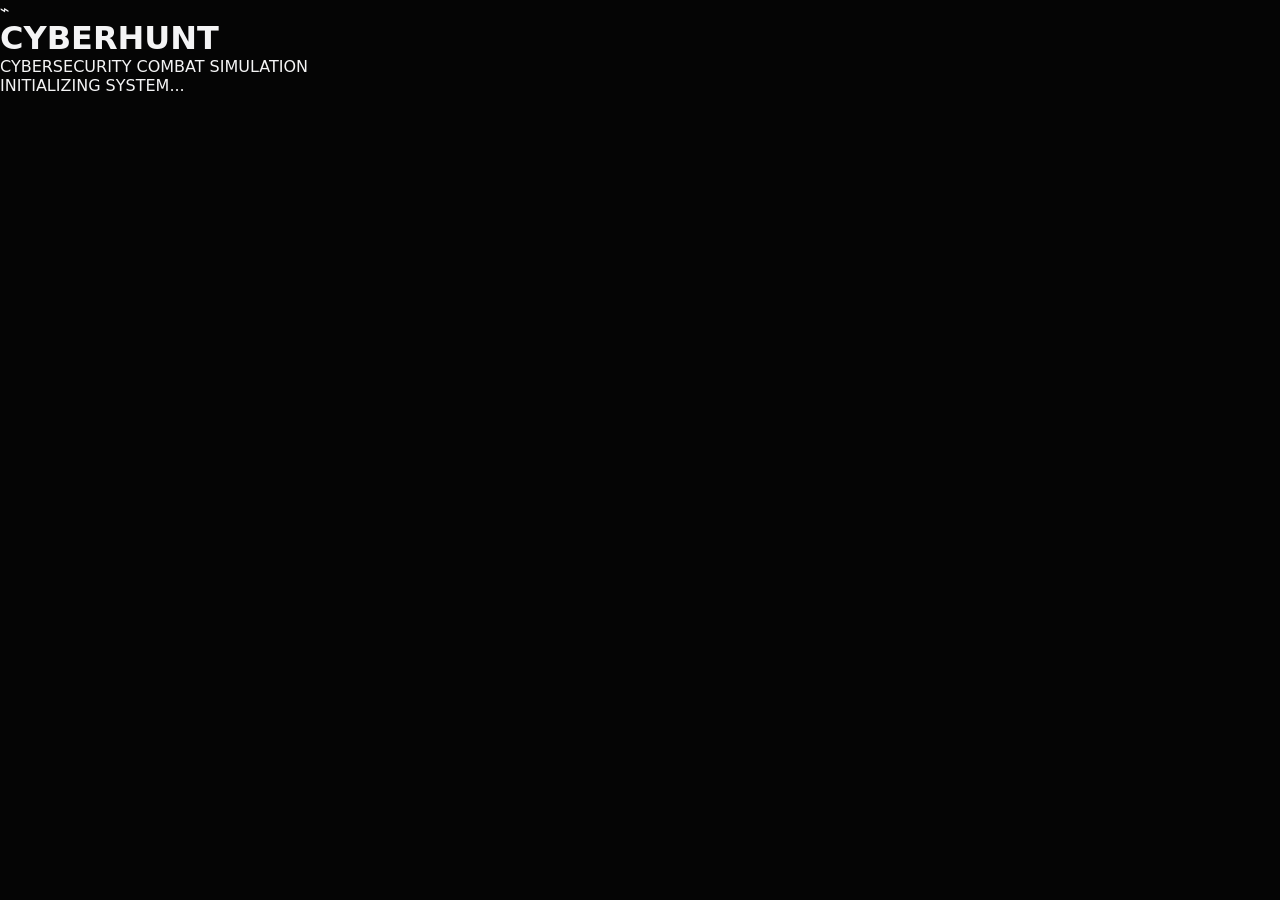
==== commit ab9772e8: "Update print statement from 'Hello' to 'Goodbye'" ====
--- a/index.html
+++ b/index.html
@@ -1,1007 +1,442 @@
-     <!DOCTYPE html>
+<!DOCTYPE html>
 <html lang="en">
 <head>
-  <meta charset="UTF-8">
-  <meta name="viewport" content="width=device-width, initial-scale=1.0">
-
-  <title>CyberHunt | Digital Detective Learning Lab</title>
-
-  <link rel="stylesheet" href="style.css">
+    <meta charset="UTF-8">
+    <meta name="viewport" content="width=device-width, initial-scale=1.0">
+    <title>CyberHunt | Cybersecurity Combat</title>
+    <link rel="stylesheet" href="style.css">
 </head>
 
 <body>
 
-  <!-- ================= LOGIN PAGE ================= -->
-
-  <div id="loginPage" class="login-page">
-
-    <div class="login-background"></div>
-
-    <div class="login-card">
-
-      <div class="brand-large">
-        <span class="brand-icon">⌁</span>
-        <span>CYBER<span>HUNT</span></span>
-      </div>
-
-      <p class="login-subtitle">
-        DIGITAL DETECTIVE LEARNING LAB
-      </p>
-
-      <div class="login-line"></div>
-
-      <h1>Enter the Hunt</h1>
-
-      <p class="login-description">
-        Learn cybersecurity. Investigate incidents. Become a digital detective.
-      </p>
-
-      <form id="loginForm">
-
-        <label>Email</label>
-        <input
-          type="email"
-          id="email"
-          placeholder="detective@example.com"
-          required
-        >
-
-        <label>Username</label>
-        <input
-          type="text"
-          id="username"
-          placeholder="Your detective name"
-          maxlength="20"
-          required
-        >
-
-        <small>
-          Username can contain letters and numbers only.
-        </small>
-
-        <label>Password</label>
-
-        <input
-          type="password"
-          id="password"
-          placeholder="Minimum 8 characters"
-          minlength="8"
-          required
-        >
-
-        <div id="loginError" class="error-message"></div>
-
-        <button type="submit" class="primary-btn">
-          ENTER CYBERHUNT →
+<!-- =========================
+     LOADING SCREEN
+========================= -->
+<div id="loadingScreen" class="screen active">
+    <div class="loading-logo">
+        <div class="logo-symbol">⌁</div>
+        <h1>CYBER<span>HUNT</span></h1>
+        <p>CYBERSECURITY COMBAT SIMULATION</p>
+    </div>
+
+    <div class="loading-bar">
+        <div id="loadingProgress"></div>
+    </div>
+
+    <p class="loading-text">INITIALIZING SYSTEM...</p>
+</div>
+
+
+<!-- =========================
+     LOGIN SCREEN
+========================= -->
+<div id="loginScreen" class="screen hidden">
+
+    <div class="login-background-grid"></div>
+
+    <div class="login-container">
+
+        <div class="login-brand">
+            <div class="small-symbol">⌁</div>
+            <h1>CYBER<span>HUNT</span></h1>
+            <p>TACTICAL CYBERSECURITY OPERATIONS</p>
+        </div>
+
+        <div class="login-card">
+
+            <div class="card-line"></div>
+
+            <h2>ACCESS TERMINAL</h2>
+            <p class="login-subtitle">AUTHORIZED OPERATIVES ONLY</p>
+
+            <label>OPERATIVE ID</label>
+            <input
+                type="text"
+                id="playerName"
+                placeholder="Enter operative name"
+                maxlength="18"
+            >
+
+            <label>ACCESS CODE</label>
+            <input
+                type="password"
+                id="accessCode"
+                placeholder="••••••••"
+            >
+
+            <button id="loginButton" class="primary-button">
+                <span>INITIALIZE MISSION</span>
+                <b>→</b>
+            </button>
+
+            <p id="loginError" class="error-message"></p>
+
+            <div class="security-status">
+                <span class="status-dot"></span>
+                SYSTEM SECURE
+                <span>•</span>
+                ENCRYPTION ACTIVE
+            </div>
+
+        </div>
+
+        <div class="login-footer">
+            CYBERHUNT // CLASSIFIED OPERATION // 2026
+        </div>
+    </div>
+</div>
+
+
+<!-- =========================
+     CHARACTER SELECTION
+========================= -->
+<div id="characterScreen" class="screen hidden">
+
+    <div class="top-bar">
+        <div class="mini-logo">CYBER<span>HUNT</span></div>
+        <div class="top-status">
+            <span class="status-dot"></span>
+            ONLINE
+        </div>
+    </div>
+
+    <div class="character-content">
+
+        <div class="section-heading">
+            <span>01 // OPERATIVE DEPLOYMENT</span>
+            <h1>SELECT YOUR <span>OPERATIVE</span></h1>
+            <p>Choose your combat specialist for the CyberHunt operation.</p>
+        </div>
+
+        <div class="characters">
+
+            <div class="character-card" data-character="nova">
+                <div class="character-image girl-character">
+                    <div class="character-glow"></div>
+                    <div class="character-silhouette">N</div>
+                    <div class="weapon-display">⚡⚡</div>
+                </div>
+
+                <div class="character-info">
+                    <div>
+                        <h2>NOVA</h2>
+                        <p>DUAL PISTOL SPECIALIST</p>
+                    </div>
+
+                    <div class="stats">
+                        <span>AGILITY <b>95</b></span>
+                        <span>POWER <b>78</b></span>
+                        <span>HACKING <b>91</b></span>
+                    </div>
+                </div>
+
+                <button class="select-character">SELECT OPERATIVE</button>
+            </div>
+
+
+            <div class="character-card" data-character="phantom">
+                <div class="character-image boy-character">
+                    <div class="character-glow"></div>
+                    <div class="character-silhouette">P</div>
+                    <div class="weapon-display">◢</div>
+                </div>
+
+                <div class="character-info">
+                    <div>
+                        <h2>PHANTOM</h2>
+                        <p>TACTICAL SNIPER</p>
+                    </div>
+
+                    <div class="stats">
+                        <span>AGILITY <b>81</b></span>
+                        <span>POWER <b>96</b></span>
+                        <span>HACKING <b>84</b></span>
+                    </div>
+                </div>
+
+                <button class="select-character">SELECT OPERATIVE</button>
+            </div>
+
+        </div>
+
+    </div>
+</div>
+
+
+<!-- =========================
+     BRIEFING
+========================= -->
+<div id="briefingScreen" class="screen hidden">
+
+    <div class="briefing-container">
+
+        <div class="warning-label">
+            ⚠ CLASSIFIED MISSION
+        </div>
+
+        <h1>WELCOME TO <span>CYBERHUNT</span></h1>
+
+        <p class="briefing-intro">
+            A hostile cyber operation has breached a high-security facility.
+            Your mission is to locate physical evidence, neutralize digital
+            threats, decode encrypted systems and eliminate hostile operatives.
+        </p>
+
+        <div class="mission-objectives">
+
+            <div class="objective">
+                <span>01</span>
+                <div>
+                    <h3>SEARCH</h3>
+                    <p>Locate suspicious physical devices and evidence.</p>
+                </div>
+            </div>
+
+            <div class="objective">
+                <span>02</span>
+                <div>
+                    <h3>DETECT</h3>
+                    <p>Identify and neutralize digital cyber threats.</p>
+                </div>
+            </div>
+
+            <div class="objective">
+                <span>03</span>
+                <div>
+                    <h3>DECODE</h3>
+                    <p>Crack encrypted access systems.</p>
+                </div>
+            </div>
+
+            <div class="objective">
+                <span>04</span>
+                <div>
+                    <h3>SURVIVE</h3>
+                    <p>Defend yourself against hostile operatives.</p>
+                </div>
+            </div>
+
+        </div>
+
+        <button id="startMissionButton" class="primary-button large">
+            ENTER CYBERHUNT
+            <b>→</b>
         </button>
 
-      </form>
-
-      <p class="demo-note">
-        Demo mode • Your information stays in this browser.
-      </p>
-
-    </div>
-
-  </div>
-
-
-  <!-- ================= MAIN APP ================= -->
-
-  <div id="app" class="app hidden">
-
-    <!-- TOP BAR -->
-
-    <header class="topbar">
-
-      <div class="mobile-menu" id="mobileMenu">
-        ☰
-      </div>
-
-      <div class="top-brand">
-        <span class="brand-mark">⌁</span>
-        <span>CYBER<span>HUNT</span></span>
-      </div>
-
-      <div class="top-actions">
-
-        <div class="top-stat">
-          <span>XP</span>
-          <strong id="topXP">0</strong>
-        </div>
-
-        <div class="top-stat">
-          <span>LEVEL</span>
-          <strong id="topLevel">1</strong>
-        </div>
-
-        <div class="user-circle" id="userCircle">
-          D
-        </div>
-
-      </div>
-
-    </header>
-
-
-    <!-- SIDEBAR -->
-
-    <aside class="sidebar" id="sidebar">
-
-      <div class="detective-profile">
-
-        <div class="profile-avatar" id="profileAvatar">
-          D
-        </div>
-
+    </div>
+</div>
+
+
+<!-- =========================
+     GAME SCREEN
+========================= -->
+<div id="gameScreen" class="screen hidden">
+
+    <canvas id="gameCanvas"></canvas>
+
+    <!-- HUD -->
+    <div class="game-hud">
+
+        <div class="hud-top">
+
+            <div class="hud-logo">
+                CYBER<span>HUNT</span>
+            </div>
+
+            <div class="level-display">
+                LEVEL <strong id="levelNumber">01</strong>
+                <span id="levelName">INFILTRATION</span>
+            </div>
+
+            <div class="player-hud">
+                <div>
+                    <small>OPERATIVE</small>
+                    <strong id="hudPlayerName">PLAYER</strong>
+                </div>
+
+                <div class="health-wrapper">
+                    <span>HP</span>
+                    <div class="health-bar">
+                        <div id="healthBar"></div>
+                    </div>
+                    <b id="healthText">100</b>
+                </div>
+            </div>
+
+        </div>
+
+
+        <div class="hud-bottom">
+
+            <div class="objective-box">
+                <small>MISSION OBJECTIVE</small>
+                <strong id="objectiveText">SEARCH THE AREA</strong>
+            </div>
+
+            <div class="score-box">
+                <small>XP</small>
+                <strong id="xpText">0</strong>
+            </div>
+
+            <div class="score-box">
+                <small>COINS</small>
+                <strong id="coinText">0</strong>
+            </div>
+
+        </div>
+
+    </div>
+
+
+    <!-- CENTER MESSAGE -->
+    <div id="gameMessage" class="game-message hidden">
+        <h2 id="messageTitle">THREAT DETECTED</h2>
+        <p id="messageText">Neutralize the threat.</p>
+    </div>
+
+
+    <!-- CROSSHAIR -->
+    <div id="crosshair" class="crosshair">
+        <span></span>
+        <span></span>
+        <span></span>
+        <span></span>
+    </div>
+
+
+    <!-- INTERACTION -->
+    <div id="interactionBox" class="interaction-box hidden">
+        <div class="interaction-key">E</div>
         <div>
-          <strong id="profileName">Detective</strong>
-          <small>Digital Investigator</small>
-        </div>
-
-      </div>
-
-
-      <nav>
-
-        <button class="nav-item active" data-section="dashboard">
-          <span>⌂</span>
-          Dashboard
+            <strong id="interactionTitle">INTERACT</strong>
+            <p id="interactionText">Press E to interact</p>
+        </div>
+    </div>
+
+
+    <!-- CONTROLS -->
+    <div class="controls-hint">
+        <span>W A S D</span> MOVE
+        <span>SPACE</span> SHOOT
+        <span>E</span> INTERACT
+    </div>
+
+
+    <!-- GAME OVER -->
+    <div id="gameOverOverlay" class="game-overlay hidden">
+
+        <div class="overlay-box">
+
+            <div class="danger-icon">☠</div>
+
+            <h1>SYSTEM FAILURE</h1>
+            <p>OPERATIVE ELIMINATED</p>
+
+            <div class="final-stats">
+                <div>
+                    <small>LEVEL</small>
+                    <strong id="gameOverLevel">01</strong>
+                </div>
+
+                <div>
+                    <small>XP</small>
+                    <strong id="gameOverXP">0</strong>
+                </div>
+            </div>
+
+            <button id="retryButton" class="primary-button">
+                RETRY MISSION
+            </button>
+
+        </div>
+    </div>
+
+
+    <!-- LEVEL COMPLETE -->
+    <div id="levelCompleteOverlay" class="game-overlay hidden">
+
+        <div class="overlay-box success">
+
+            <div class="success-icon">✓</div>
+
+            <h1>LEVEL COMPLETE</h1>
+            <p id="levelCompleteDescription">
+                AREA SECURED
+            </p>
+
+            <div class="reward-row">
+                <div>
+                    <small>XP GAINED</small>
+                    <strong id="levelXPReward">+250</strong>
+                </div>
+
+                <div>
+                    <small>COINS</small>
+                    <strong id="levelCoinReward">+100</strong>
+                </div>
+            </div>
+
+            <button id="nextLevelButton" class="primary-button">
+                NEXT LEVEL →
+            </button>
+
+        </div>
+    </div>
+
+</div>
+
+
+<!-- =========================
+     FINAL VICTORY
+========================= -->
+<div id="victoryScreen" class="screen hidden">
+
+    <div class="victory-grid"></div>
+
+    <div class="victory-container">
+
+        <div class="victory-symbol">✓</div>
+
+        <p class="victory-label">OPERATION SUCCESSFUL</p>
+
+        <h1>CYBER<span>HUNT</span></h1>
+
+        <h2>THREAT NETWORK NEUTRALIZED</h2>
+
+        <p>
+            You successfully infiltrated the facility, collected critical
+            evidence, neutralized digital threats, decoded encrypted systems
+            and secured the operation.
+        </p>
+
+        <div class="final-score">
+
+            <div>
+                <small>FINAL XP</small>
+                <strong id="finalXP">0</strong>
+            </div>
+
+            <div>
+                <small>COINS</small>
+                <strong id="finalCoins">0</strong>
+            </div>
+
+            <div>
+                <small>LEVELS</small>
+                <strong>05</strong>
+            </div>
+
+        </div>
+
+        <button id="restartGameButton" class="primary-button large">
+            PLAY AGAIN →
         </button>
 
-        <button class="nav-item" data-section="ai">
-          <span>◈</span>
-          AI Study Studio
-        </button>
-
-        <button class="nav-item" data-section="materials">
-          <span>▤</span>
-          Materials
-        </button>
-
-        <button class="nav-item" data-section="cases">
-          <span>◉</span>
-          Case Studies
-        </button>
-
-        <button class="nav-item" data-section="quizzes">
-          <span>?</span>
-          Mini Quizzes
-        </button>
-
-        <button class="nav-item" data-section="labs">
-          <span>⌘</span>
-          Practice Labs
-        </button>
-
-        <button class="nav-item" data-section="badges">
-          <span>★</span>
-          Badges
-        </button>
-
-      </nav>
-
-
-      <div class="sidebar-bottom">
-
-        <div class="sidebar-tip">
-          <strong>Detective Tip</strong>
-          <p>
-            Think before you click. Every clue matters.
-          </p>
-        </div>
-
-        <button id="logoutBtn" class="logout-btn">
-          ⇥ Logout
-        </button>
-
-      </div>
-
-    </aside>
-
-
-    <!-- MAIN CONTENT -->
-
-    <main class="main-content">
-
-
-      <!-- ================= DASHBOARD ================= -->
-
-      <section id="dashboard" class="page-section active">
-
-        <div class="hero">
-
-          <div>
-
-            <p class="eyebrow">
-              CYBERHUNT COMMAND CENTER
-            </p>
-
-            <h1>
-              Welcome back,
-              <span id="welcomeName">Detective</span>.
-            </h1>
-
-            <p>
-              Your next investigation is waiting.
-              Sharpen your cybersecurity skills one case at a time.
-            </p>
-
-          </div>
-
-          <div class="hero-symbol">
-            ◈
-          </div>
-
-        </div>
-
-
-        <div class="stats-grid">
-
-          <div class="stat-card">
-            <span class="stat-icon">⚡</span>
-            <div>
-              <small>Total XP</small>
-              <h2 id="dashXP">0</h2>
-            </div>
-          </div>
-
-          <div class="stat-card">
-            <span class="stat-icon">◉</span>
-            <div>
-              <small>Cases Solved</small>
-              <h2 id="dashCases">0</h2>
-            </div>
-          </div>
-
-          <div class="stat-card">
-            <span class="stat-icon">★</span>
-            <div>
-              <small>Badges</small>
-              <h2 id="dashBadges">0</h2>
-            </div>
-          </div>
-
-          <div class="stat-card">
-            <span class="stat-icon">✓</span>
-            <div>
-              <small>Quiz Score</small>
-              <h2 id="dashQuiz">0%</h2>
-            </div>
-          </div>
-
-        </div>
-
-
-        <div class="dashboard-grid">
-
-          <div class="panel mission-panel">
-
-            <div class="panel-heading">
-
-              <div>
-                <span class="panel-label">ACTIVE MISSION</span>
-                <h2>Become a Cyber Detective</h2>
-              </div>
-
-              <span class="mission-status">READY</span>
-
-            </div>
-
-            <p>
-              Investigate simulated cyber incidents, identify threats,
-              analyze clues, and make the correct security decision.
-            </p>
-
-            <div class="progress-container">
-
-              <div class="progress-info">
-                <span>Your investigation progress</span>
-                <strong id="mainProgressText">0%</strong>
-              </div>
-
-              <div class="progress-bar">
-                <div id="mainProgress" class="progress-fill"></div>
-              </div>
-
-            </div>
-
-            <button class="primary-btn small" data-go="cases">
-              START INVESTIGATION →
-            </button>
-
-          </div>
-
-
-          <div class="panel quick-panel">
-
-            <span class="panel-label">QUICK ACCESS</span>
-
-            <div class="quick-list">
-
-              <button data-go="ai">
-                <span>◈</span>
-                <div>
-                  <strong>Ask the AI</strong>
-                  <small>Understand a cyber concept</small>
-                </div>
-              </button>
-
-              <button data-go="materials">
-                <span>▤</span>
-                <div>
-                  <strong>Study Materials</strong>
-                  <small>Beginner → Advanced</small>
-                </div>
-              </button>
-
-              <button data-go="labs">
-                <span>⌘</span>
-                <div>
-                  <strong>Practice Lab</strong>
-                  <small>Encode, decode & hash</small>
-                </div>
-              </button>
-
-            </div>
-
-          </div>
-
-        </div>
-
-
-        <div class="panel roadmap-panel">
-
-          <div class="panel-heading">
-
-            <div>
-              <span class="panel-label">LEARNING ROADMAP</span>
-              <h2>Your Cybersecurity Journey</h2>
-            </div>
-
-          </div>
-
-          <div class="roadmap">
-
-            <div class="roadmap-step completed">
-              <span>01</span>
-              <strong>Cyber Basics</strong>
-              <small>Build your foundation</small>
-            </div>
-
-            <div class="roadmap-line"></div>
-
-            <div class="roadmap-step">
-              <span>02</span>
-              <strong>Threat Detection</strong>
-              <small>Identify cyber threats</small>
-            </div>
-
-            <div class="roadmap-line"></div>
-
-            <div class="roadmap-step">
-              <span>03</span>
-              <strong>Investigation</strong>
-              <small>Analyze incidents</small>
-            </div>
-
-            <div class="roadmap-line"></div>
-
-            <div class="roadmap-step">
-              <span>04</span>
-              <strong>Advanced Defense</strong>
-              <small>Think like a security analyst</small>
-            </div>
-
-          </div>
-
-        </div>
-
-      </section>
-
-
-      <!-- ================= AI STUDY STUDIO ================= -->
-
-      <section id="ai" class="page-section">
-
-        <div class="section-header">
-
-          <div>
-            <span class="eyebrow">AI STUDY STUDIO</span>
-            <h1>Your Cybersecurity Study Assistant</h1>
-            <p>
-              Ask questions and get explanations from the built-in CyberHunt
-              study library.
-            </p>
-          </div>
-
-          <span class="ai-status">
-            ● ONLINE
-          </span>
-
-        </div>
-
-
-        <div class="ai-layout">
-
-          <div class="ai-chat panel">
-
-            <div id="chatMessages" class="chat-messages">
-
-              <div class="chat-message ai-message">
-
-                <div class="chat-avatar">◈</div>
-
-                <div>
-
-                  <strong>CyberHunt AI</strong>
-
-                  <p>
-                    Hello Detective. Ask me about cybersecurity concepts,
-                    threats, CIA Triad, phishing, encryption, hashing,
-                    authentication, networks and more.
-                  </p>
-
-                </div>
-
-              </div>
-
-            </div>
-
-
-            <div class="suggestion-row">
-
-              <button class="suggestion">
-                Explain CIA Triad
-              </button>
-
-              <button class="suggestion">
-                What is phishing?
-              </button>
-
-              <button class="suggestion">
-                Explain hashing
-              </button>
-
-            </div>
-
-
-            <form id="aiForm" class="chat-input">
-
-              <input
-                id="aiInput"
-                placeholder="Ask your cybersecurity question..."
-                autocomplete="off"
-              >
-
-              <button type="submit">
-                →
-              </button>
-
-            </form>
-
-          </div>
-
-
-          <div class="panel ai-sidebar">
-
-            <span class="panel-label">STUDY TOOLS</span>
-
-            <div class="ai-tool">
-              <span>◉</span>
-              <div>
-                <strong>Explain</strong>
-                <small>Break difficult topics into simple ideas.</small>
-              </div>
-            </div>
-
-            <div class="ai-tool">
-              <span>?</span>
-              <div>
-                <strong>Practice</strong>
-                <small>Ask for scenario-based questions.</small>
-              </div>
-            </div>
-
-            <div class="ai-tool">
-              <span>▤</span>
-              <div>
-                <strong>Revise</strong>
-                <small>Request quick exam revision notes.</small>
-              </div>
-            </div>
-
-            <div class="ai-disclaimer">
-              <strong>Demo AI</strong>
-              <p>
-                This GitHub Pages version uses a built-in study library.
-                Real web-connected AI can be added later with a secure
-                backend/API.
-              </p>
-            </div>
-
-          </div>
-
-        </div>
-
-      </section>
-
-
-      <!-- ================= MATERIALS ================= -->
-
-      <section id="materials" class="page-section">
-
-        <div class="section-header">
-
-          <div>
-            <span class="eyebrow">CYBER LIBRARY</span>
-            <h1>Study Materials</h1>
-            <p>
-              Follow the path from cybersecurity beginner to advanced learner.
-            </p>
-          </div>
-
-        </div>
-
-
-        <div class="material-tabs">
-
-          <button class="material-tab active" data-level="beginner">
-            BEGINNER
-          </button>
-
-          <button class="material-tab" data-level="intermediate">
-            INTERMEDIATE
-          </button>
-
-          <button class="material-tab" data-level="advanced">
-            ADVANCED
-          </button>
-
-        </div>
-
-
-        <div id="materialContent" class="materials-grid"></div>
-
-
-        <div class="panel resources-panel">
-
-          <span class="panel-label">EXTERNAL RESOURCES</span>
-
-          <h2>Continue Your Investigation</h2>
-
-          <div class="resource-grid">
-
-            <a
-              href="https://owasp.org/"
-              target="_blank"
-              rel="noopener"
-            >
-              <strong>OWASP</strong>
-              <small>Web application security resources</small>
-            </a>
-
-            <a
-              href="https://gchq.github.io/CyberChef/"
-              target="_blank"
-              rel="noopener"
-            >
-              <strong>CyberChef</strong>
-              <small>Encoding, decoding and data analysis</small>
-            </a>
-
-            <a
-              href="https://owasp.org/www-project-webgoat/"
-              target="_blank"
-              rel="noopener"
-            >
-              <strong>OWASP WebGoat</strong>
-              <small>Safe web-security learning environment</small>
-            </a>
-
-            <a
-              href="https://www.nist.gov/cyberframework"
-              target="_blank"
-              rel="noopener"
-            >
-              <strong>NIST Cybersecurity</strong>
-              <small>Cybersecurity framework resources</small>
-            </a>
-
-          </div>
-
-        </div>
-
-      </section>
-
-
-      <!-- ================= CASE STUDIES ================= -->
-
-      <section id="cases" class="page-section">
-
-        <div class="section-header">
-
-          <div>
-            <span class="eyebrow">DIGITAL INVESTIGATIONS</span>
-            <h1>Case Studies</h1>
-            <p>
-              Five investigations. Ten levels each. One goal: solve the case.
-            </p>
-          </div>
-
-          <div class="case-counter">
-            <strong id="caseSolvedCount">0</strong>
-            <small>/ 50 SOLVED</small>
-          </div>
-
-        </div>
-
-
-        <div id="caseSelector" class="case-selector"></div>
-
-
-        <div id="caseLevels" class="case-levels"></div>
-
-
-        <div id="caseInvestigation" class="investigation panel hidden">
-
-          <div class="investigation-header">
-
-            <div>
-
-              <span class="panel-label">ACTIVE INVESTIGATION</span>
-
-              <h2 id="caseTitle"></h2>
-
-            </div>
-
-            <span id="caseLevelLabel" class="level-label"></span>
-
-          </div>
-
-
-          <div class="case-story">
-
-            <div class="story-icon">
-              ◉
-            </div>
-
-            <div>
-
-              <h3>Incident Report</h3>
-
-              <p id="caseStory"></p>
-
-            </div>
-
-          </div>
-
-
-          <div class="clues-box">
-
-            <h3>🔎 Evidence & Clues</h3>
-
-            <ul id="caseClues"></ul>
-
-          </div>
-
-
-          <div class="hint-box">
-
-            <button id="hintBtn" class="secondary-btn">
-              SHOW HINT
-            </button>
-
-            <p id="hintText" class="hidden"></p>
-
-          </div>
-
-
-          <div class="question-box">
-
-            <span class="panel-label">DETECTIVE DECISION</span>
-
-            <h3 id="caseQuestion"></h3>
-
-            <div id="caseOptions" class="options"></div>
-
-          </div>
-
-
-          <div id="caseResult" class="case-result"></div>
-
-        </div>
-
-      </section>
-
-
-      <!-- ================= QUIZZES ================= -->
-
-      <section id="quizzes" class="page-section">
-
-        <div class="section-header">
-
-          <div>
-            <span class="eyebrow">KNOWLEDGE CHECK</span>
-            <h1>Mini Quizzes</h1>
-            <p>
-              Test your detective instincts with quick cybersecurity questions.
-            </p>
-          </div>
-
-        </div>
-
-
-        <div class="quiz-layout">
-
-          <div class="panel quiz-panel">
-
-            <div class="quiz-top">
-
-              <span id="quizProgress">Question 1 / 10</span>
-
-              <span id="quizScore">
-                Score: 0
-              </span>
-
-            </div>
-
-            <div class="quiz-progress">
-              <div id="quizProgressBar"></div>
-            </div>
-
-            <h2 id="quizQuestion"></h2>
-
-            <div id="quizOptions" class="options"></div>
-
-            <button id="nextQuiz" class="primary-btn small hidden">
-              NEXT QUESTION →
-            </button>
-
-          </div>
-
-
-          <div class="panel quiz-info">
-
-            <span class="panel-label">DETECTIVE RULE</span>
-
-            <h2>Read the evidence.</h2>
-
-            <p>
-              Cybersecurity is not just memorizing definitions.
-              Look at the situation, identify the clues and choose the
-              security concept that best explains the event.
-            </p>
-
-            <div class="quiz-tip">
-              <strong>Exam Tip</strong>
-              <p>
-                When a question describes a situation, focus on
-                <b>what happened</b> before looking at the answer choices.
-              </p>
-            </div>
-
-          </div>
-
-        </div>
-
-      </section>
-
-
-      <!-- ================= LABS ================= -->
-
-      <section id="labs" class="page-section">
-
-        <div class="section-header">
-
-          <div>
-            <span class="eyebrow">PRACTICAL TRAINING</span>
-            <h1>Hands-on Practice Labs</h1>
-            <p>
-              Practice basic cybersecurity data operations safely.
-            </p>
-          </div>
-
-        </div>
-
-
-        <div class="labs-grid">
-
-
-          <!-- BASE64 -->
-
-          <div class="panel lab-card">
-
-            <span class="lab-number">LAB 01</span>
-
-            <h2>Base64 Encoder / Decoder</h2>
-
-            <p>
-              Base64 represents binary data using readable characters.
-              It is encoding, not encryption.
-            </p>
-
-            <textarea
-              id="baseInput"
-              placeholder="Enter text..."
-            ></textarea>
-
-            <div class="lab-buttons">
-
-              <button id="baseEncode" class="primary-btn small">
-                ENCODE
-              </button>
-
-              <button id="baseDecode" class="secondary-btn">
-                DECODE
-              </button>
-
-            </div>
-
-            <div id="baseOutput" class="lab-output">
-              Result will appear here.
-            </div>
-
-          </div>
-
-
-          <!-- ROT13 -->
-
-          <div class="panel lab-card">
-
-            <span class="lab-number">LAB 02</span>
-
-            <h2>ROT13 Decoder</h2>
-
-            <p>
-              ROT13 shifts each letter by 13 positions.
-              It is useful for understanding simple substitution.
-            </p>
-
-            <textarea
-              id="rotInput"
-              placeholder="Enter text..."
-            ></textarea>
-
-            <button id="rotRun" class="primary-btn small">
-              TRANSFORM
-            </button>
-
-            <div id="rotOutput" class="lab-output">
-              Result will appear here.
-            </div>
-
-          </div>
-
-
-          <!-- HEX -->
-
-          <div class="panel lab-card">
-
-            <span class="lab-number">LAB 03</span>
-
-            <h2>Hex Encoder / Decoder</h2>
-
-            <p>
-              Convert text into hexadecimal representation and back.
-            </p>
-
-            <textarea
-              id="hexInput"
-              placeholder="Enter text or hex..."
-            ></textarea>
-
-            <div class="lab-buttons">
-
-              <button id="hexEncode" class="primary-btn small">
-                ENCODE
-              </button>
-
-              <button id="hexDecode" class="secondary-btn">
-                DECODE
-              </button>
-
-            </div>
-
-            <div id="hexOutput" class="lab-output">
-              Result will appear here.
-            </div>
-
-          </div>
-
-
-          <!-- HASH -->
-
-          <div class="panel lab-card">
-
-            <span class="lab-number">LAB 04</span>
-
-            <h2>SHA-256 Hash Lab</h2>
-
-            <p>
-              Generate a SHA-256 cryptographic hash from your text.
-            </p>
-
-            <textarea
-              id="hashInput"
-              placeholder="Enter text to hash..."
-            ></textarea>
-
-            <button id="hashRun" class="primary-btn small">
-              GENERATE HASH
-            </button>
-
-            <div id="hashOutput" class="lab-output">
-              Hash will appear here.
-            </div>
-
-          </div>
-
-        </div>
-
-
-        <div class="panel safety-panel">
-
-          <strong>⚠ Safe Learning Environment</strong>
-
-          <p>
-            These labs demonstrate encoding and hashing concepts.
-            Never use cybersecurity techniques against systems you do not
-            own or have explicit permission to test.
-          </p>
-
-        </div>
-
-      </section>
-
-
-      <!-- ================= BADGES ================= -->
-
-      <section id="badges" class="page-section">
-
-        <div class="section-header">
-
-          <div>
-            <span class="eyebrow">ACHIEVEMENTS</span>
-            <h1>Detective Badges</h1>
-            <p>
-              Every investigation makes you a stronger digital detective.
-            </p>
-          </div>
-
-        </div>
-
-
-        <div id="badgesGrid" class="badges-grid"></div>
-
-
-        <div class="panel badge-progress">
-
-          <span class="panel-label">OVERALL PROGRESS</span>
-
-          <h2 id="badgeProgressTitle">
-            0 / 6 badges unlocked
-          </h2>
-
-          <div class="progress-bar large">
-            <div id="badgeProgressBar" class="progress-fill"></div>
-          </div>
-
-        </div>
-
-      </section>
-
-
-    </main>
-
-  </div>
-
-
-  <div id="toast" class="toast"></div>
-
-
-  <script src="script.js"></script>
+    </div>
+</div>
+
+
+<script src="script.js"></script>
 
 </body>
-</html>                                                                                   
-                
+</html>
--- a/style.css
+++ b/style.css
@@ -1,2126 +1,1649 @@
+/* =========================================================
+   CYBERHUNT
+   PROFESSIONAL BLACK + CRIMSON RED STUDY PLATFORM
+   ========================================================= */
+
 :root {
-    --black: #070707;
-    --black-2: #0d0d0f;
-    --black-3: #121214;
-    --card: #111113;
-    --card-2: #171719;
-
-    --crimson: #dc143c;
-    --crimson-bright: #f21f49;
-    --crimson-dark: #7e1028;
-
-    --white: #f5f5f5;
-    --text: #dedede;
-    --muted: #858589;
-    --border: rgba(255,255,255,0.08);
-
-    --green: #43d17c;
-
-    --radius: 14px;
+  --bg: #050505;
+  --bg2: #090909;
+  --panel: #0d0d0f;
+  --panel2: #111113;
+  --border: #252529;
+  --red: #e5092f;
+  --red2: #ff1744;
+  --red-dark: #720018;
+  --text: #f4f4f5;
+  --muted: #96969d;
+  --green: #42e88a;
+  --yellow: #ffd166;
+  --shadow: 0 15px 45px rgba(0,0,0,.45);
 }
 
 * {
-    box-sizing: border-box;
-    margin: 0;
-    padding: 0;
+  box-sizing: border-box;
+  margin: 0;
+  padding: 0;
 }
 
 html {
-    scroll-behavior: smooth;
+  scroll-behavior: smooth;
 }
 
 body {
-    background: var(--black);
-    color: var(--text);
-    font-family: "Inter", sans-serif;
-    min-height: 100vh;
+  background: var(--bg);
+  color: var(--text);
+  font-family:
+    Inter,
+    ui-sans-serif,
+    system-ui,
+    -apple-system,
+    BlinkMacSystemFont,
+    "Segoe UI",
+    sans-serif;
+  min-height: 100vh;
 }
 
 button,
 input,
 textarea {
-    font-family: inherit;
+  font: inherit;
 }
 
 button {
-    cursor: pointer;
+  cursor: pointer;
 }
 
 a {
-    color: inherit;
-    text-decoration: none;
-}
-
-
-/* ================= GLOBAL ================= */
+  color: inherit;
+  text-decoration: none;
+}
 
 .hidden {
-    display: none !important;
-}
-
-span {
-    color: inherit;
-}
-
-h1,
-h2,
-h3 {
-    color: var(--white);
-}
-
-h1 span,
-h2 span {
-    color: var(--crimson);
-}
-
-.eyebrow {
-    color: var(--crimson);
-    font-family: "Space Mono", monospace;
-    font-size: 11px;
-    font-weight: 700;
-    letter-spacing: 2px;
-    margin-bottom: 10px;
-}
-
-.primary-button {
-    border: 1px solid var(--crimson);
-    background: var(--crimson);
+  display: none !important;
+}
+
+
+/* =========================================================
+   LOGIN
+   ========================================================= */
+
+.login-page {
+  min-height: 100vh;
+  display: flex;
+  align-items: center;
+  justify-content: center;
+  position: relative;
+  overflow: hidden;
+  padding: 25px;
+  background:
+    radial-gradient(circle at 50% 40%, rgba(229,9,47,.11), transparent 35%),
+    #030303;
+}
+
+.login-background {
+  position: absolute;
+  inset: 0;
+  opacity: .35;
+  background-image:
+    linear-gradient(rgba(255,255,255,.025) 1px, transparent 1px),
+    linear-gradient(90deg, rgba(255,255,255,.025) 1px, transparent 1px);
+  background-size: 45px 45px;
+}
+
+.login-card {
+  position: relative;
+  width: min(440px, 100%);
+  padding: 42px;
+  background: rgba(10,10,12,.94);
+  border: 1px solid #2c2c31;
+  border-radius: 20px;
+  box-shadow:
+    0 0 70px rgba(229,9,47,.09),
+    var(--shadow);
+  backdrop-filter: blur(15px);
+}
+
+.brand-large {
+  display: flex;
+  align-items: center;
+  gap: 11px;
+  font-size: 27px;
+  font-weight: 900;
+  letter-spacing: 2px;
+}
+
+.brand-large span span,
+.top-brand span span {
+  color: var(--red);
+}
+
+.brand-icon,
+.brand-mark {
+  color: var(--red);
+  font-size: 30px;
+}
+
+.login-subtitle {
+  margin-top: 8px;
+  color: #85858c;
+  font-size: 10px;
+  letter-spacing: 3px;
+  font-weight: 700;
+}
+
+.login-line {
+  height: 1px;
+  background: linear-gradient(90deg, var(--red), transparent);
+  margin: 25px 0;
+}
+
+.login-card h1 {
+  font-size: 34px;
+  margin-bottom: 9px;
+}
+
+.login-description {
+  color: var(--muted);
+  line-height: 1.6;
+  margin-bottom: 25px;
+}
+
+.login-card label {
+  display: block;
+  margin: 17px 0 8px;
+  font-size: 13px;
+  font-weight: 700;
+}
+
+.login-card input {
+  width: 100%;
+  padding: 14px 15px;
+  border: 1px solid var(--border);
+  border-radius: 9px;
+  background: #070708;
+  color: white;
+  outline: none;
+}
+
+.login-card input:focus {
+  border-color: var(--red);
+  box-shadow: 0 0 0 3px rgba(229,9,47,.09);
+}
+
+.login-card small {
+  display: block;
+  color: #77777d;
+  margin-top: 6px;
+  font-size: 11px;
+}
+
+.primary-btn,
+.secondary-btn {
+  border: 0;
+  border-radius: 9px;
+  padding: 13px 19px;
+  font-weight: 800;
+  letter-spacing: .4px;
+  transition: .2s;
+}
+
+.primary-btn {
+  color: white;
+  background: var(--red);
+  box-shadow: 0 8px 25px rgba(229,9,47,.18);
+}
+
+.primary-btn:hover {
+  background: var(--red2);
+  transform: translateY(-1px);
+}
+
+.primary-btn.small {
+  padding: 10px 15px;
+  font-size: 12px;
+}
+
+.secondary-btn {
+  color: #ddd;
+  background: #171719;
+  border: 1px solid #29292e;
+}
+
+.secondary-btn:hover {
+  border-color: var(--red);
+  color: white;
+}
+
+.login-card .primary-btn {
+  width: 100%;
+  margin-top: 24px;
+}
+
+.error-message {
+  min-height: 18px;
+  color: #ff637f;
+  font-size: 12px;
+  margin-top: 12px;
+}
+
+.demo-note {
+  text-align: center;
+  color: #66666c;
+  font-size: 11px;
+  margin-top: 20px;
+}
+
+
+/* =========================================================
+   APP LAYOUT
+   ========================================================= */
+
+.app {
+  min-height: 100vh;
+  background:
+    radial-gradient(circle at 80% 0%, rgba(229,9,47,.045), transparent 25%),
+    var(--bg);
+}
+
+.topbar {
+  height: 70px;
+  position: fixed;
+  z-index: 100;
+  top: 0;
+  left: 0;
+  right: 0;
+  display: flex;
+  align-items: center;
+  justify-content: space-between;
+  padding: 0 25px;
+  background: rgba(6,6,7,.94);
+  border-bottom: 1px solid var(--border);
+  backdrop-filter: blur(14px);
+}
+
+.top-brand {
+  display: flex;
+  align-items: center;
+  gap: 8px;
+  font-weight: 900;
+  letter-spacing: 2px;
+}
+
+.top-actions {
+  display: flex;
+  align-items: center;
+  gap: 20px;
+}
+
+.top-stat {
+  display: flex;
+  align-items: center;
+  gap: 7px;
+  font-size: 11px;
+  color: #77777e;
+}
+
+.top-stat strong {
+  color: white;
+  font-size: 13px;
+}
+
+.user-circle,
+.profile-avatar {
+  display: grid;
+  place-items: center;
+  border-radius: 50%;
+  background: #1a1a1d;
+  border: 1px solid #35353b;
+  color: var(--red);
+  font-weight: 900;
+}
+
+.user-circle {
+  width: 36px;
+  height: 36px;
+}
+
+.sidebar {
+  position: fixed;
+  z-index: 90;
+  left: 0;
+  top: 70px;
+  bottom: 0;
+  width: 245px;
+  background: #080809;
+  border-right: 1px solid var(--border);
+  padding: 22px 15px;
+  display: flex;
+  flex-direction: column;
+}
+
+.detective-profile {
+  display: flex;
+  align-items: center;
+  gap: 11px;
+  padding: 10px;
+  margin-bottom: 22px;
+}
+
+.profile-avatar {
+  width: 40px;
+  height: 40px;
+}
+
+.detective-profile strong {
+  display: block;
+  font-size: 13px;
+}
+
+.detective-profile small {
+  color: #69696f;
+  font-size: 10px;
+}
+
+nav {
+  display: flex;
+  flex-direction: column;
+  gap: 5px;
+}
+
+.nav-item {
+  width: 100%;
+  display: flex;
+  align-items: center;
+  gap: 12px;
+  padding: 12px 13px;
+  color: #919198;
+  background: transparent;
+  border: 1px solid transparent;
+  border-radius: 8px;
+  text-align: left;
+  font-size: 13px;
+  transition: .2s;
+}
+
+.nav-item span {
+  width: 18px;
+  text-align: center;
+  color: #77777d;
+}
+
+.nav-item:hover {
+  color: white;
+  background: #101012;
+}
+
+.nav-item.active {
+  color: white;
+  background: linear-gradient(
+    90deg,
+    rgba(229,9,47,.15),
+    rgba(229,9,47,.03)
+  );
+  border-color: rgba(229,9,47,.22);
+}
+
+.nav-item.active span {
+  color: var(--red);
+}
+
+.sidebar-bottom {
+  margin-top: auto;
+}
+
+.sidebar-tip {
+  padding: 13px;
+  border: 1px solid #202025;
+  border-radius: 10px;
+  background: #0d0d0f;
+  margin-bottom: 12px;
+}
+
+.sidebar-tip strong {
+  font-size: 11px;
+  color: var(--red);
+}
+
+.sidebar-tip p {
+  font-size: 10px;
+  line-height: 1.5;
+  color: #74747a;
+  margin-top: 5px;
+}
+
+.logout-btn {
+  width: 100%;
+  padding: 10px;
+  border-radius: 8px;
+  border: 1px solid #27272b;
+  background: transparent;
+  color: #77777d;
+}
+
+.logout-btn:hover {
+  color: white;
+  border-color: #44444a;
+}
+
+.main-content {
+  margin-left: 245px;
+  padding: 105px 35px 45px;
+  max-width: 1600px;
+}
+
+.page-section {
+  display: none;
+}
+
+.page-section.active {
+  display: block;
+}
+
+
+/* =========================================================
+   GENERAL
+   ========================================================= */
+
+.hero {
+  min-height: 235px;
+  padding: 40px;
+  border: 1px solid #27272c;
+  border-radius: 18px;
+  background:
+    radial-gradient(circle at 85% 50%, rgba(229,9,47,.14), transparent 25%),
+    linear-gradient(130deg, #0d0d0f, #080809);
+  display: flex;
+  align-items: center;
+  justify-content: space-between;
+  overflow: hidden;
+}
+
+.eyebrow,
+.panel-label {
+  color: var(--red);
+  font-size: 10px;
+  letter-spacing: 2px;
+  font-weight: 900;
+}
+
+.hero h1 {
+  font-size: clamp(28px, 4vw, 46px);
+  margin: 12px 0;
+  max-width: 750px;
+}
+
+.hero h1 span {
+  color: var(--red);
+}
+
+.hero p:not(.eyebrow) {
+  color: #8b8b92;
+  max-width: 650px;
+  line-height: 1.65;
+}
+
+.hero-symbol {
+  font-size: 150px;
+  color: rgba(229,9,47,.18);
+  transform: rotate(15deg);
+}
+
+.stats-grid {
+  display: grid;
+  grid-template-columns: repeat(4, 1fr);
+  gap: 15px;
+  margin: 18px 0;
+}
+
+.stat-card {
+  background: var(--panel);
+  border: 1px solid var(--border);
+  border-radius: 13px;
+  padding: 18px;
+  display: flex;
+  align-items: center;
+  gap: 14px;
+}
+
+.stat-icon {
+  font-size: 22px;
+  color: var(--red);
+}
+
+.stat-card small {
+  color: #707077;
+  font-size: 10px;
+}
+
+.stat-card h2 {
+  margin-top: 4px;
+  font-size: 23px;
+}
+
+.dashboard-grid {
+  display: grid;
+  grid-template-columns: 1.6fr 1fr;
+  gap: 18px;
+}
+
+.panel {
+  background: var(--panel);
+  border: 1px solid var(--border);
+  border-radius: 15px;
+  padding: 25px;
+  box-shadow: 0 8px 30px rgba(0,0,0,.18);
+}
+
+.panel-heading {
+  display: flex;
+  justify-content: space-between;
+  align-items: flex-start;
+  gap: 20px;
+}
+
+.panel h2 {
+  margin-top: 7px;
+  font-size: 21px;
+}
+
+.mission-panel > p {
+  color: #85858c;
+  line-height: 1.65;
+  margin: 14px 0 20px;
+}
+
+.mission-status {
+  color: var(--green);
+  border: 1px solid rgba(66,232,138,.25);
+  padding: 5px 8px;
+  font-size: 9px;
+  border-radius: 5px;
+  letter-spacing: 1px;
+}
+
+.progress-container {
+  margin-bottom: 18px;
+}
+
+.progress-info {
+  display: flex;
+  justify-content: space-between;
+  font-size: 10px;
+  color: #77777e;
+  margin-bottom: 7px;
+}
+
+.progress-info strong {
+  color: var(--red);
+}
+
+.progress-bar {
+  width: 100%;
+  height: 7px;
+  background: #1b1b1e;
+  border-radius: 20px;
+  overflow: hidden;
+}
+
+.progress-fill {
+  height: 100%;
+  width: 0%;
+  background: linear-gradient(90deg, var(--red-dark), var(--red));
+  border-radius: inherit;
+  transition: .5s;
+}
+
+.quick-list {
+  display: flex;
+  flex-direction: column;
+  gap: 8px;
+  margin-top: 15px;
+}
+
+.quick-list button {
+  display: flex;
+  align-items: center;
+  gap: 13px;
+  padding: 12px;
+  text-align: left;
+  color: white;
+  background: #101012;
+  border: 1px solid #202025;
+  border-radius: 9px;
+}
+
+.quick-list button:hover {
+  border-color: rgba(229,9,47,.35);
+}
+
+.quick-list button > span {
+  color: var(--red);
+  font-size: 20px;
+}
+
+.quick-list strong {
+  display: block;
+  font-size: 12px;
+}
+
+.quick-list small {
+  display: block;
+  color: #6d6d74;
+  font-size: 10px;
+  margin-top: 3px;
+}
+
+.roadmap-panel {
+  margin-top: 18px;
+}
+
+.roadmap {
+  display: flex;
+  align-items: center;
+  margin-top: 25px;
+}
+
+.roadmap-step {
+  flex: 1;
+  text-align: center;
+}
+
+.roadmap-step span {
+  width: 35px;
+  height: 35px;
+  display: grid;
+  place-items: center;
+  margin: auto;
+  border-radius: 50%;
+  background: #151518;
+  border: 1px solid #303035;
+  color: #77777d;
+  font-size: 10px;
+}
+
+.roadmap-step.completed span {
+  background: var(--red);
+  border-color: var(--red);
+  color: white;
+}
+
+.roadmap-step strong {
+  display: block;
+  margin-top: 9px;
+  font-size: 11px;
+}
+
+.roadmap-step small {
+  display: block;
+  margin-top: 4px;
+  color: #65656c;
+  font-size: 9px;
+}
+
+.roadmap-line {
+  height: 1px;
+  flex: .5;
+  background: #303035;
+}
+
+
+/* =========================================================
+   SECTION HEADER
+   ========================================================= */
+
+.section-header {
+  display: flex;
+  justify-content: space-between;
+  align-items: flex-start;
+  gap: 20px;
+  margin-bottom: 25px;
+}
+
+.section-header h1 {
+  font-size: 31px;
+  margin: 8px 0;
+}
+
+.section-header p {
+  color: #77777e;
+  line-height: 1.5;
+}
+
+.ai-status {
+  color: var(--green);
+  border: 1px solid rgba(66,232,138,.25);
+  border-radius: 20px;
+  padding: 7px 12px;
+  font-size: 10px;
+}
+
+
+/* =========================================================
+   AI
+   ========================================================= */
+
+.ai-layout {
+  display: grid;
+  grid-template-columns: 1fr 300px;
+  gap: 18px;
+}
+
+.ai-chat {
+  min-height: 600px;
+  display: flex;
+  flex-direction: column;
+  padding: 0;
+  overflow: hidden;
+}
+
+.chat-messages {
+  flex: 1;
+  padding: 25px;
+  overflow-y: auto;
+  min-height: 420px;
+}
+
+.chat-message {
+  display: flex;
+  gap: 12px;
+  margin-bottom: 20px;
+  max-width: 800px;
+}
+
+.chat-message.user-message {
+  margin-left: auto;
+  flex-direction: row-reverse;
+}
+
+.chat-avatar {
+  min-width: 34px;
+  height: 34px;
+  display: grid;
+  place-items: center;
+  border-radius: 8px;
+  background: #1a1a1d;
+  color: var(--red);
+}
+
+.chat-message strong {
+  font-size: 12px;
+}
+
+.chat-message p {
+  color: #909097;
+  font-size: 13px;
+  line-height: 1.7;
+  margin-top: 5px;
+}
+
+.user-message .chat-avatar {
+  color: white;
+  background: var(--red);
+}
+
+.user-message p {
+  background: #151518;
+  border: 1px solid #27272c;
+  border-radius: 10px;
+  padding: 9px 12px;
+}
+
+.suggestion-row {
+  display: flex;
+  gap: 7px;
+  flex-wrap: wrap;
+  padding: 12px 20px;
+  border-top: 1px solid var(--border);
+}
+
+.suggestion {
+  border: 1px solid #29292e;
+  background: #111113;
+  color: #9999a0;
+  padding: 7px 10px;
+  border-radius: 20px;
+  font-size: 10px;
+}
+
+.suggestion:hover {
+  color: white;
+  border-color: var(--red);
+}
+
+.chat-input {
+  display: flex;
+  gap: 8px;
+  padding: 15px;
+  border-top: 1px solid var(--border);
+}
+
+.chat-input input {
+  flex: 1;
+  border: 1px solid #29292e;
+  background: #080809;
+  color: white;
+  padding: 13px;
+  border-radius: 9px;
+  outline: none;
+}
+
+.chat-input input:focus {
+  border-color: var(--red);
+}
+
+.chat-input button {
+  width: 48px;
+  border: 0;
+  border-radius: 9px;
+  background: var(--red);
+  color: white;
+  font-size: 20px;
+}
+
+.ai-sidebar {
+  align-self: start;
+}
+
+.ai-tool {
+  display: flex;
+  gap: 12px;
+  padding: 14px 0;
+  border-bottom: 1px solid #202024;
+}
+
+.ai-tool > span {
+  color: var(--red);
+  font-size: 19px;
+}
+
+.ai-tool strong {
+  display: block;
+  font-size: 12px;
+}
+
+.ai-tool small {
+  display: block;
+  color: #6d6d74;
+  line-height: 1.5;
+  margin-top: 3px;
+  font-size: 10px;
+}
+
+.ai-disclaimer {
+  margin-top: 18px;
+  padding: 13px;
+  background: #111113;
+  border: 1px solid #242428;
+  border-radius: 9px;
+}
+
+.ai-disclaimer strong {
+  color: var(--yellow);
+  font-size: 11px;
+}
+
+.ai-disclaimer p {
+  color: #707077;
+  font-size: 10px;
+  line-height: 1.5;
+  margin-top: 5px;
+}
+
+
+/* =========================================================
+   MATERIALS
+   ========================================================= */
+
+.material-tabs {
+  display: flex;
+  gap: 5px;
+  margin-bottom: 17px;
+  background: #0a0a0b;
+  border: 1px solid var(--border);
+  padding: 5px;
+  border-radius: 9px;
+  width: fit-content;
+}
+
+.material-tab {
+  border: 0;
+  background: transparent;
+  color: #77777e;
+  padding: 9px 16px;
+  border-radius: 6px;
+  font-size: 10px;
+  font-weight: 800;
+}
+
+.material-tab.active {
+  color: white;
+  background: var(--red);
+}
+
+.materials-grid {
+  display: grid;
+  grid-template-columns: repeat(3, 1fr);
+  gap: 15px;
+}
+
+.material-card {
+  background: var(--panel);
+  border: 1px solid var(--border);
+  border-radius: 13px;
+  padding: 21px;
+  transition: .2s;
+}
+
+.material-card:hover {
+  transform: translateY(-2px);
+  border-color: #3b3b41;
+}
+
+.material-card .material-icon {
+  color: var(--red);
+  font-size: 24px;
+}
+
+.material-card h3 {
+  margin: 12px 0 7px;
+  font-size: 15px;
+}
+
+.material-card p {
+  color: #797980;
+  font-size: 11px;
+  line-height: 1.65;
+}
+
+.material-points {
+  margin-top: 13px;
+  list-style: none;
+}
+
+.material-points li {
+  color: #9b9ba1;
+  font-size: 10px;
+  margin: 7px 0;
+}
+
+.material-points li::before {
+  content: "✓";
+  color: var(--red);
+  margin-right: 7px;
+}
+
+.resources-panel {
+  margin-top: 18px;
+}
+
+.resource-grid {
+  display: grid;
+  grid-template-columns: repeat(4, 1fr);
+  gap: 10px;
+  margin-top: 15px;
+}
+
+.resource-grid a {
+  background: #111113;
+  border: 1px solid #232328;
+  padding: 14px;
+  border-radius: 9px;
+}
+
+.resource-grid a:hover {
+  border-color: var(--red);
+}
+
+.resource-grid strong {
+  display: block;
+  color: white;
+  font-size: 12px;
+}
+
+.resource-grid small {
+  display: block;
+  color: #6e6e75;
+  margin-top: 5px;
+  line-height: 1.4;
+}
+
+
+/* =========================================================
+   CASE STUDIES
+   ========================================================= */
+
+.case-counter {
+  text-align: right;
+}
+
+.case-counter strong {
+  color: var(--red);
+  font-size: 26px;
+}
+
+.case-counter small {
+  color: #67676d;
+  font-size: 9px;
+}
+
+.case-selector {
+  display: grid;
+  grid-template-columns: repeat(5, 1fr);
+  gap: 10px;
+  margin-bottom: 15px;
+}
+
+.case-select-card {
+  border: 1px solid var(--border);
+  background: var(--panel);
+  border-radius: 11px;
+  padding: 15px;
+  text-align: left;
+  color: white;
+}
+
+.case-select-card:hover,
+.case-select-card.active {
+  border-color: var(--red);
+  background: #111114;
+}
+
+.case-select-card span {
+  display: block;
+  color: var(--red);
+  font-size: 9px;
+  letter-spacing: 1px;
+  font-weight: 900;
+}
+
+.case-select-card strong {
+  display: block;
+  margin-top: 6px;
+  font-size: 12px;
+}
+
+.case-select-card small {
+  display: block;
+  color: #66666c;
+  font-size: 9px;
+  margin-top: 4px;
+}
+
+.case-levels {
+  display: flex;
+  gap: 5px;
+  flex-wrap: wrap;
+  margin-bottom: 18px;
+}
+
+.level-btn {
+  width: 38px;
+  height: 34px;
+  border-radius: 7px;
+  border: 1px solid #29292e;
+  background: #0e0e10;
+  color: #77777e;
+  font-size: 10px;
+}
+
+.level-btn:hover {
+  border-color: var(--red);
+  color: white;
+}
+
+.level-btn.active {
+  background: var(--red);
+  color: white;
+  border-color: var(--red);
+}
+
+.level-btn.solved {
+  color: var(--green);
+  border-color: rgba(66,232,138,.25);
+}
+
+.investigation {
+  margin-top: 10px;
+}
+
+.investigation-header {
+  display: flex;
+  justify-content: space-between;
+  gap: 20px;
+  border-bottom: 1px solid #222226;
+  padding-bottom: 18px;
+}
+
+.investigation-header h2 {
+  font-size: 25px;
+}
+
+.level-label {
+  color: var(--red);
+  font-size: 10px;
+  font-weight: 900;
+}
+
+.case-story {
+  display: flex;
+  gap: 15px;
+  margin: 20px 0;
+  padding: 17px;
+  border: 1px solid #222226;
+  border-radius: 10px;
+  background: #0a0a0c;
+}
+
+.story-icon {
+  color: var(--red);
+  font-size: 25px;
+}
+
+.case-story h3,
+.clues-box h3,
+.question-box h3 {
+  font-size: 13px;
+}
+
+.case-story p {
+  color: #8a8a91;
+  font-size: 12px;
+  line-height: 1.7;
+  margin-top: 7px;
+}
+
+.clues-box {
+  padding: 17px;
+  background: #0c0c0e;
+  border: 1px solid #252529;
+  border-radius: 10px;
+}
+
+.clues-box ul {
+  list-style: none;
+  margin-top: 10px;
+}
+
+.clues-box li {
+  color: #898990;
+  font-size: 11px;
+  line-height: 1.6;
+  margin: 7px 0;
+}
+
+.clues-box li::before {
+  content: "▸";
+  color: var(--red);
+  margin-right: 7px;
+}
+
+.hint-box {
+  margin: 14px 0;
+}
+
+.hint-box p {
+  color: #aaa;
+  background: #111113;
+  padding: 12px;
+  margin-top: 8px;
+  border-radius: 8px;
+  font-size: 11px;
+}
+
+.question-box {
+  margin-top: 20px;
+}
+
+.options {
+  display: grid;
+  gap: 8px;
+  margin-top: 13px;
+}
+
+.option-btn {
+  width: 100%;
+  text-align: left;
+  padding: 12px;
+  border-radius: 8px;
+  border: 1px solid #29292e;
+  background: #101012;
+  color: #a4a4aa;
+  font-size: 11px;
+}
+
+.option-btn:hover {
+  border-color: var(--red);
+  color: white;
+}
+
+.option-btn.correct {
+  border-color: var(--green);
+  background: rgba(66,232,138,.08);
+  color: var(--green);
+}
+
+.option-btn.wrong {
+  border-color: #ff4d69;
+  background: rgba(255,77,105,.07);
+  color: #ff7187;
+}
+
+.case-result {
+  margin-top: 15px;
+  min-height: 20px;
+  font-size: 12px;
+}
+
+.case-result.success {
+  color: var(--green);
+}
+
+.case-result.fail {
+  color: #ff7187;
+}
+
+
+/* =========================================================
+   QUIZ
+   ========================================================= */
+
+.quiz-layout {
+  display: grid;
+  grid-template-columns: 1.6fr 1fr;
+  gap: 18px;
+}
+
+.quiz-panel {
+  min-height: 450px;
+}
+
+.quiz-top {
+  display: flex;
+  justify-content: space-between;
+  color: #77777e;
+  font-size: 10px;
+}
+
+.quiz-progress {
+  height: 4px;
+  background: #202024;
+  border-radius: 20px;
+  margin: 12px 0 30px;
+}
+
+#quizProgressBar {
+  height: 100%;
+  width: 10%;
+  background: var(--red);
+  border-radius: inherit;
+}
+
+.quiz-panel h2 {
+  font-size: 21px;
+  line-height: 1.5;
+}
+
+.quiz-info {
+  align-self: start;
+}
+
+.quiz-info > p {
+  color: #7d7d84;
+  line-height: 1.7;
+  font-size: 12px;
+  margin-top: 15px;
+}
+
+.quiz-tip {
+  margin-top: 20px;
+  padding: 15px;
+  border-left: 2px solid var(--red);
+  background: #101012;
+}
+
+.quiz-tip strong {
+  font-size: 11px;
+}
+
+.quiz-tip p {
+  color: #73737a;
+  font-size: 10px;
+  line-height: 1.6;
+  margin-top: 5px;
+}
+
+
+/* =========================================================
+   LABS
+   ========================================================= */
+
+.labs-grid {
+  display: grid;
+  grid-template-columns: repeat(2, 1fr);
+  gap: 17px;
+}
+
+.lab-card {
+  min-height: 350px;
+}
+
+.lab-number {
+  color: var(--red);
+  font-size: 9px;
+  letter-spacing: 2px;
+  font-weight: 900;
+}
+
+.lab-card h2 {
+  margin-top: 8px;
+}
+
+.lab-card > p {
+  color: #74747b;
+  font-size: 11px;
+  line-height: 1.6;
+  margin: 9px 0 13px;
+}
+
+.lab-card textarea {
+  width: 100%;
+  height: 90px;
+  resize: vertical;
+  background: #080809;
+  color: white;
+  border: 1px solid #29292e;
+  border-radius: 8px;
+  padding: 11px;
+  outline: none;
+}
+
+.lab-card textarea:focus {
+  border-color: var(--red);
+}
+
+.lab-buttons {
+  display: flex;
+  gap: 7px;
+  margin-top: 8px;
+}
+
+.lab-output {
+  min-height: 48px;
+  margin-top: 10px;
+  padding: 11px;
+  background: #070708;
+  border: 1px dashed #303035;
+  border-radius: 8px;
+  color: #a5a5ab;
+  font-size: 11px;
+  line-height: 1.5;
+  word-break: break-all;
+}
+
+.safety-panel {
+  margin-top: 17px;
+  border-color: rgba(66,232,138,.15);
+}
+
+.safety-panel strong {
+  color: var(--green);
+  font-size: 11px;
+}
+
+.safety-panel p {
+  color: #707077;
+  font-size: 10px;
+  line-height: 1.6;
+  margin-top: 5px;
+}
+
+
+/* =========================================================
+   BADGES
+   ========================================================= */
+
+.badges-grid {
+  display: grid;
+  grid-template-columns: repeat(3, 1fr);
+  gap: 15px;
+}
+
+.badge-card {
+  position: relative;
+  background: var(--panel);
+  border: 1px solid var(--border);
+  border-radius: 14px;
+  padding: 25px;
+  text-align: center;
+  overflow: hidden;
+}
+
+.badge-card.unlocked {
+  border-color: rgba(229,9,47,.4);
+  box-shadow: 0 0 30px rgba(229,9,47,.06);
+}
+
+.badge-symbol {
+  width: 70px;
+  height: 70px;
+  display: grid;
+  place-items: center;
+  margin: auto;
+  border-radius: 50%;
+  background: #151518;
+  border: 1px solid #29292e;
+  color: #4f4f55;
+  font-size: 30px;
+}
+
+.badge-card.unlocked .badge-symbol {
+  color: var(--red);
+  border-color: rgba(229,9,47,.45);
+}
+
+.badge-card h3 {
+  margin-top: 13px;
+  font-size: 14px;
+}
+
+.badge-card p {
+  color: #6e6e75;
+  font-size: 10px;
+  line-height: 1.5;
+  margin-top: 6px;
+}
+
+.badge-status {
+  display: inline-block;
+  margin-top: 12px;
+  padding: 5px 8px;
+  border-radius: 5px;
+  font-size: 8px;
+  letter-spacing: 1px;
+  background: #171719;
+  color: #65656c;
+}
+
+.badge-card.unlocked .badge-status {
+  color: var(--green);
+}
+
+.badge-progress {
+  margin-top: 17px;
+}
+
+.badge-progress h2 {
+  margin-bottom: 13px;
+}
+
+
+/* =========================================================
+   TOAST
+   ========================================================= */
+
+.toast {
+  position: fixed;
+  z-index: 999;
+  right: 22px;
+  bottom: 22px;
+  max-width: 320px;
+  background: #171719;
+  border: 1px solid #34343a;
+  color: white;
+  padding: 12px 15px;
+  border-radius: 9px;
+  font-size: 11px;
+  box-shadow: var(--shadow);
+  transform: translateY(120px);
+  opacity: 0;
+  transition: .3s;
+}
+
+.toast.show {
+  transform: translateY(0);
+  opacity: 1;
+}
+
+.mobile-menu {
+  display: none;
+}
+
+
+/* =========================================================
+   RESPONSIVE
+   ========================================================= */
+
+@media (max-width: 1100px) {
+
+  .stats-grid {
+    grid-template-columns: repeat(2, 1fr);
+  }
+
+  .materials-grid {
+    grid-template-columns: repeat(2, 1fr);
+  }
+
+  .resource-grid {
+    grid-template-columns: repeat(2, 1fr);
+  }
+
+  .case-selector {
+    grid-template-columns: repeat(3, 1fr);
+  }
+
+  .badges-grid {
+    grid-template-columns: repeat(2, 1fr);
+  }
+
+}
+
+@media (max-width: 850px) {
+
+  .mobile-menu {
+    display: block;
+    font-size: 21px;
     color: white;
-    padding: 13px 20px;
-    border-radius: 8px;
-    font-weight: 700;
-    letter-spacing: .5px;
-    transition: .2s ease;
-}
-
-.primary-button:hover {
-    background: var(--crimson-bright);
-    transform: translateY(-2px);
-    box-shadow: 0 10px 30px rgba(220,20,60,.2);
-}
-
-.secondary-button {
-    border: 1px solid rgba(220,20,60,.5);
-    background: rgba(220,20,60,.07);
-    color: #ff4b6d;
-    padding: 12px 18px;
-    border-radius: 8px;
-    font-weight: 700;
-    transition: .2s ease;
-}
-
-.secondary-button:hover {
-    background: rgba(220,20,60,.15);
-    border-color: var(--crimson);
-}
-
-.clear-button {
-    background: transparent;
-    border: 1px solid var(--border);
-    color: var(--muted);
-    padding: 12px 18px;
-    border-radius: 8px;
-}
-
-.clear-button:hover {
-    color: white;
-    border-color: rgba(255,255,255,.2);
-}
-
-.progress-line {
-    height: 5px;
-    background: #252529;
-    border-radius: 20px;
-    overflow: hidden;
-}
-
-.progress-line div {
-    width: 0%;
-    height: 100%;
-    background: var(--crimson);
-    border-radius: inherit;
-    transition: width .5s ease;
-}
-
-.progress-line.large {
-    height: 8px;
-}
-
-
-/* ================= LOGIN ================= */
-
-.login-page {
-    min-height: 100vh;
-    display: flex;
-    align-items: center;
-    justify-content: center;
-    position: relative;
-    overflow: hidden;
-    background:
-        radial-gradient(circle at 50% 20%, rgba(220,20,60,.09), transparent 35%),
-        #050505;
-}
-
-.login-grid {
-    position: absolute;
-    inset: 0;
-    opacity: .12;
-    background-image:
-        linear-gradient(rgba(220,20,60,.2) 1px, transparent 1px),
-        linear-gradient(90deg, rgba(220,20,60,.2) 1px, transparent 1px);
-    background-size: 45px 45px;
-    mask-image: linear-gradient(to bottom, black, transparent);
-}
-
-.login-container {
-    width: 100%;
-    max-width: 470px;
-    padding: 35px 20px;
-    position: relative;
-    z-index: 2;
-}
-
-.brand {
-    display: flex;
-    align-items: center;
-    gap: 13px;
-    justify-content: center;
-    margin-bottom: 25px;
-}
-
-.brand h1 {
-    font-size: 25px;
-    letter-spacing: 3px;
-}
-
-.brand h1 span,
-.sidebar-brand h2 span {
-    color: var(--crimson);
-}
-
-.brand p {
-    font-size: 8px;
-    letter-spacing: 2px;
-    color: var(--muted);
-    margin-top: 3px;
-}
-
-.brand-mark {
-    width: 45px;
-    height: 45px;
-    display: grid;
-    place-items: center;
-    background: var(--crimson);
-    color: white;
-    font-weight: 900;
-    font-size: 24px;
-    border-radius: 10px;
-    box-shadow: 0 0 35px rgba(220,20,60,.25);
-}
-
-.login-card {
-    background: rgba(14,14,16,.95);
-    border: 1px solid rgba(220,20,60,.2);
-    border-radius: 18px;
-    padding: 32px;
-    box-shadow: 0 30px 100px rgba(0,0,0,.7);
-    backdrop-filter: blur(20px);
-}
-
-.security-icon {
-    width: 45px;
-    height: 45px;
-    border: 1px solid rgba(220,20,60,.5);
-    color: var(--crimson);
-    border-radius: 50%;
-    display: grid;
-    place-items: center;
-    font-size: 26px;
-    margin-bottom: 20px;
-}
-
-.login-card h2 {
-    font-size: 29px;
-    margin-bottom: 8px;
-}
-
-.login-description {
-    color: var(--muted);
-    margin-bottom: 25px;
-}
-
-.login-card form {
-    display: flex;
+  }
+
+  .top-brand {
+    margin-right: auto;
+    margin-left: 15px;
+  }
+
+  .sidebar {
+    transform: translateX(-100%);
+    transition: .25s;
+    box-shadow: 15px 0 40px rgba(0,0,0,.5);
+  }
+
+  .sidebar.open {
+    transform: translateX(0);
+  }
+
+  .main-content {
+    margin-left: 0;
+    padding: 95px 17px 35px;
+  }
+
+  .dashboard-grid,
+  .ai-layout,
+  .quiz-layout {
+    grid-template-columns: 1fr;
+  }
+
+  .hero {
+    padding: 27px;
+  }
+
+  .hero-symbol {
+    display: none;
+  }
+
+  .roadmap {
     flex-direction: column;
-}
-
-.login-card label {
-    font-size: 12px;
-    color: #bdbdc1;
-    font-weight: 600;
-    margin-bottom: 7px;
-    margin-top: 14px;
-}
-
-.login-card input {
-    width: 100%;
-    background: #09090a;
-    color: white;
-    border: 1px solid var(--border);
-    border-radius: 8px;
-    padding: 13px;
-    outline: none;
-}
-
-.login-card input:focus {
-    border-color: rgba(220,20,60,.7);
-    box-shadow: 0 0 0 3px rgba(220,20,60,.07);
-}
-
-.login-card small {
-    color: #66666c;
-    margin-top: 5px;
-    font-size: 10px;
-}
-
-.password-box {
-    display: flex;
-    position: relative;
-}
-
-.password-box input {
-    padding-right: 65px;
-}
-
-.password-box button {
-    position: absolute;
-    right: 8px;
-    top: 7px;
-    bottom: 7px;
-    border: none;
-    background: transparent;
-    color: var(--crimson);
-    font-size: 9px;
-    font-weight: 800;
-}
-
-.password-rule {
-    margin-top: 8px;
-    font-size: 10px;
-    color: #666;
-}
-
-.password-rule span {
-    color: #555;
-}
-
-.password-rule.valid span {
-    color: var(--green);
-}
-
-.error-message {
-    min-height: 20px;
-    color: #ff4d6d;
-    font-size: 11px;
-    margin-top: 8px;
-}
-
-.login-button {
-    width: 100%;
-    margin-top: 10px;
-    display: flex;
-    justify-content: space-between;
-    align-items: center;
-}
-
-.login-footer {
-    display: flex;
-    justify-content: space-between;
-    color: #555;
-    font-family: "Space Mono", monospace;
-    font-size: 8px;
-    margin-top: 24px;
-}
-
-.login-footer span:first-child {
-    color: var(--green);
-}
-
-.copyright {
-    text-align: center;
-    color: #414145;
-    font-size: 9px;
-    letter-spacing: 1px;
-    margin-top: 20px;
-}
-
-
-/* ================= APP ================= */
-
-.app {
-    min-height: 100vh;
-    display: flex;
-    background: var(--black);
-}
-
-
-/* SIDEBAR */
-
-.sidebar {
-    width: 250px;
-    min-width: 250px;
-    border-right: 1px solid var(--border);
-    background: #09090a;
-    display: flex;
+    gap: 15px;
+    align-items: stretch;
+  }
+
+  .roadmap-line {
+    width: 1px;
+    height: 20px;
+    margin: auto;
+  }
+
+}
+
+@media (max-width: 600px) {
+
+  .topbar {
+    padding: 0 15px;
+  }
+
+  .top-stat {
+    display: none;
+  }
+
+  .top-brand {
+    font-size: 13px;
+  }
+
+  .hero h1 {
+    font-size: 28px;
+  }
+
+  .stats-grid,
+  .materials-grid,
+  .labs-grid,
+  .badges-grid {
+    grid-template-columns: 1fr;
+  }
+
+  .resource-grid {
+    grid-template-columns: 1fr;
+  }
+
+  .case-selector {
+    grid-template-columns: 1fr 1fr;
+  }
+
+  .section-header {
     flex-direction: column;
-    position: fixed;
-    left: 0;
-    top: 0;
-    bottom: 0;
-    z-index: 20;
-}
-
-.sidebar-brand {
-    display: flex;
-    align-items: center;
-    gap: 10px;
-    padding: 24px 20px;
-    border-bottom: 1px solid var(--border);
-}
-
-.sidebar-brand .brand-mark.small {
-    width: 34px;
-    height: 34px;
-    font-size: 18px;
-    border-radius: 7px;
-}
-
-.sidebar-brand h2 {
-    font-size: 16px;
-    letter-spacing: 2px;
-}
-
-.sidebar-brand small {
-    color: #555;
-    font-size: 7px;
-    letter-spacing: 1px;
-}
-
-.user-mini {
-    display: flex;
-    align-items: center;
-    gap: 10px;
-    padding: 18px 20px;
-    border-bottom: 1px solid var(--border);
-}
-
-.avatar {
-    width: 34px;
-    height: 34px;
-    border-radius: 50%;
-    display: grid;
-    place-items: center;
-    background: #1d1d20;
-    border: 1px solid rgba(220,20,60,.4);
-    color: #ff4b6d;
-    font-weight: 800;
-    font-size: 12px;
-}
-
-.user-mini strong {
-    display: block;
-    color: #ddd;
-    font-size: 11px;
-}
-
-.user-mini small {
-    color: #666;
-    font-size: 9px;
-}
-
-.sidebar nav {
-    padding: 18px 12px;
-    overflow-y: auto;
-}
-
-.nav-label {
-    color: #4c4c50;
-    font-size: 8px;
-    font-weight: 800;
-    letter-spacing: 1.8px;
-    margin: 15px 9px 8px;
-}
-
-.nav-item {
-    width: 100%;
-    border: none;
-    background: transparent;
-    color: #77777d;
-    display: flex;
-    align-items: center;
-    gap: 11px;
-    padding: 10px 11px;
-    border-radius: 7px;
-    font-size: 11px;
-    text-align: left;
-    margin-bottom: 3px;
-    transition: .2s;
-}
-
-.nav-item span {
-    width: 20px;
-    color: #777;
-    font-size: 14px;
-}
-
-.nav-item:hover {
-    background: #151517;
-    color: white;
-}
-
-.nav-item.active {
-    background: rgba(220,20,60,.1);
-    color: #ff4566;
-}
-
-.nav-item.active span {
-    color: var(--crimson);
-}
-
-.sidebar-bottom {
-    margin-top: auto;
-    padding: 15px;
-    border-top: 1px solid var(--border);
-}
-
-.level-mini {
-    padding: 12px;
-    background: #101012;
-    border: 1px solid var(--border);
-    border-radius: 8px;
-    margin-bottom: 10px;
-}
-
-.level-title {
-    display: flex;
-    justify-content: space-between;
-    font-size: 9px;
-    color: #666;
-    margin-bottom: 8px;
-}
-
-.level-title strong {
-    color: var(--crimson);
-}
-
-.level-mini small {
-    color: #555;
-    font-size: 8px;
-    display: block;
-    margin-top: 6px;
-}
-
-.logout-button {
-    width: 100%;
-    background: transparent;
-    color: #555;
-    border: none;
-    padding: 8px;
-    text-align: left;
-    font-size: 10px;
-}
-
-.logout-button:hover {
-    color: #ff4566;
-}
-
-
-/* MAIN */
-
-.main {
-    margin-left: 250px;
-    width: calc(100% - 250px);
-    min-height: 100vh;
-}
-
-.topbar {
-    height: 65px;
-    border-bottom: 1px solid var(--border);
-    display: flex;
-    align-items: center;
-    justify-content: space-between;
-    padding: 0 28px;
-    background: rgba(7,7,7,.9);
-    position: sticky;
-    top: 0;
-    z-index: 10;
-    backdrop-filter: blur(15px);
-}
-
-.breadcrumb {
-    font-size: 11px;
-    color: #666;
-}
-
-.top-actions {
-    display: flex;
-    align-items: center;
-    gap: 15px;
-}
-
-.system-status {
-    font-family: "Space Mono", monospace;
-    font-size: 8px;
-    color: #666;
-    display: flex;
-    align-items: center;
-    gap: 6px;
-}
-
-.system-status span {
-    width: 6px;
-    height: 6px;
-    border-radius: 50%;
-    background: var(--green);
-    box-shadow: 0 0 10px var(--green);
-}
-
-.icon-button {
-    border: none;
-    background: transparent;
-    color: #777;
-}
-
-.profile {
-    display: flex;
-    align-items: center;
-    gap: 8px;
-    font-size: 10px;
-}
-
-.mobile-brand {
-    display: none;
-}
-
-
-/* ================= PAGES ================= */
-
-.page {
-    display: none;
-    padding: 32px;
-    max-width: 1500px;
-    margin: auto;
-}
-
-.page.active-page {
-    display: block;
-}
-
-.page-header {
-    margin-bottom: 28px;
-}
-
-.page-header h1 {
-    font-size: clamp(27px, 4vw, 40px);
-    margin-bottom: 8px;
-}
-
-.page-header p:last-child {
-    color: var(--muted);
-    font-size: 13px;
-}
-
-
-/* ================= DASHBOARD ================= */
-
-.hero {
-    min-height: 310px;
-    background:
-        radial-gradient(circle at 90% 30%, rgba(220,20,60,.12), transparent 35%),
-        #101012;
-    border: 1px solid var(--border);
-    border-radius: 16px;
-    padding: 40px;
-    display: grid;
-    grid-template-columns: 1.2fr .8fr;
-    gap: 30px;
-    align-items: center;
-    overflow: hidden;
-    position: relative;
-}
-
-.hero::after {
-    content: "";
-    position: absolute;
-    width: 300px;
-    height: 300px;
-    border: 1px solid rgba(220,20,60,.12);
-    border-radius: 50%;
-    right: -120px;
-    top: -100px;
-}
-
-.hero h1 {
-    font-size: clamp(32px, 5vw, 54px);
-    line-height: 1.05;
-    max-width: 650px;
-}
-
-.hero p:not(.eyebrow) {
-    color: #85858a;
-    font-size: 13px;
-    line-height: 1.7;
-    max-width: 600px;
-    margin: 17px 0 23px;
-}
-
-.hero-terminal {
-    background: #060607;
-    border: 1px solid #29292c;
-    border-radius: 10px;
-    padding: 15px;
-    min-height: 160px;
-    font-family: "Space Mono", monospace;
-    font-size: 9px;
-    box-shadow: 0 20px 50px rgba(0,0,0,.4);
-}
-
-.terminal-top {
-    display: flex;
-    gap: 5px;
-    margin-bottom: 20px;
-}
-
-.terminal-top span {
-    width: 7px;
-    height: 7px;
-    border-radius: 50%;
-    background: #333;
-}
-
-.terminal-text p {
-    color: #666;
-    margin-bottom: 9px;
-}
-
-.terminal-text .terminal-red {
-    color: #e52b4f;
-}
-
-.stats-grid {
-    display: grid;
-    grid-template-columns: repeat(4, 1fr);
-    gap: 12px;
-    margin: 15px 0 40px;
-}
-
-.stat-card {
-    background: var(--card);
-    border: 1px solid var(--border);
-    border-radius: 11px;
+  }
+
+  .panel {
+    padding: 18px;
+  }
+
+  .login-card {
+    padding: 28px 21px;
+  }
+
+  .login-card h1 {
+    font-size: 28px;
+  }
+
+  .chat-messages {
     padding: 17px;
-    display: flex;
-    gap: 13px;
-    align-items: center;
-}
-
-.stat-icon {
-    width: 38px;
-    height: 38px;
-    display: grid;
-    place-items: center;
-    border-radius: 8px;
-    color: var(--crimson);
-    background: rgba(220,20,60,.08);
-}
-
-.stat-card small {
-    color: #626268;
-    display: block;
-    font-size: 8px;
-    margin-bottom: 4px;
-}
-
-.stat-card strong {
-    color: #eee;
-    font-size: 18px;
-}
-
-.section-heading {
-    margin-bottom: 15px;
-}
-
-.section-heading h2 {
-    font-size: 23px;
-}
-
-.feature-grid {
-    display: grid;
-    grid-template-columns: repeat(3, 1fr);
-    gap: 14px;
-}
-
-.feature-card {
-    min-height: 230px;
-    background: var(--card);
-    border: 1px solid var(--border);
-    border-radius: 13px;
-    padding: 23px;
-    position: relative;
-    cursor: pointer;
-    transition: .25s;
-    overflow: hidden;
-}
-
-.feature-card:hover {
-    border-color: rgba(220,20,60,.45);
-    transform: translateY(-3px);
-}
-
-.feature-card.featured {
-    border-color: rgba(220,20,60,.25);
-}
-
-.feature-number {
-    position: absolute;
-    top: 17px;
-    right: 19px;
-    font-family: "Space Mono", monospace;
-    color: #29292d;
-    font-size: 13px;
-}
-
-.feature-icon {
-    width: 43px;
-    height: 43px;
-    border-radius: 10px;
-    background: rgba(220,20,60,.08);
-    color: var(--crimson);
-    display: grid;
-    place-items: center;
-    margin-bottom: 22px;
-    font-size: 20px;
-}
-
-.feature-card h3 {
-    font-size: 16px;
-    margin-bottom: 9px;
-}
-
-.feature-card p {
-    color: #6d6d73;
-    font-size: 11px;
-    line-height: 1.7;
-    margin-bottom: 15px;
-}
-
-.feature-link {
-    color: #e42b4e;
-    font-size: 10px;
-    font-weight: 700;
-}
-
-.continue-card {
-    margin-top: 15px;
-    background: #101012;
-    border: 1px solid rgba(220,20,60,.18);
-    padding: 22px;
-    border-radius: 12px;
-    display: flex;
-    justify-content: space-between;
-    align-items: center;
-}
-
-.continue-card h3 {
-    margin-bottom: 6px;
-}
-
-.continue-card p:last-child {
-    color: #666;
-    font-size: 11px;
-}
-
-
-/* ================= AI ================= */
-
-.ai-layout {
-    display: grid;
-    grid-template-columns: 220px 1fr;
-    min-height: 600px;
-    border: 1px solid var(--border);
-    border-radius: 14px;
-    overflow: hidden;
-    background: #0b0b0c;
-}
-
-.ai-sidebar {
-    border-right: 1px solid var(--border);
-    padding: 16px;
-    background: #09090a;
-}
-
-.new-chat {
-    width: 100%;
-    border: 1px solid rgba(220,20,60,.4);
-    background: rgba(220,20,60,.07);
-    color: #e72c4e;
-    padding: 10px;
-    border-radius: 7px;
-    font-size: 10px;
-    font-weight: 700;
-    margin-bottom: 20px;
-}
-
-.ai-sidebar > button:not(.new-chat) {
-    width: 100%;
-    border: none;
-    background: transparent;
-    color: #737379;
-    text-align: left;
-    padding: 10px 5px;
-    font-size: 10px;
-}
-
-.ai-sidebar > button:hover {
-    color: #ddd;
-}
-
-.ai-note {
-    margin-top: 35px;
-    border-left: 2px solid var(--crimson);
-    padding-left: 10px;
-}
-
-.ai-note strong {
-    font-size: 9px;
-    color: #ddd;
-}
-
-.ai-note p {
-    font-size: 9px;
-    color: #555;
-    line-height: 1.6;
-    margin-top: 5px;
-}
-
-.chat-window {
-    display: flex;
-    flex-direction: column;
-    min-width: 0;
-}
-
-.chat-header {
-    height: 65px;
-    border-bottom: 1px solid var(--border);
-    display: flex;
-    align-items: center;
-    gap: 10px;
-    padding: 12px 18px;
-}
-
-.ai-avatar {
-    width: 35px;
-    height: 35px;
-    display: grid;
-    place-items: center;
-    border-radius: 9px;
-    background: var(--crimson);
-    color: white;
-}
-
-.chat-header strong {
-    display: block;
-    font-size: 11px;
-}
-
-.chat-header small {
-    color: #555;
-    font-size: 8px;
-}
-
-.ai-online {
-    margin-left: auto;
-    color: var(--green);
-    font-family: "Space Mono", monospace;
-    font-size: 8px;
-}
-
-.chat-messages {
-    flex: 1;
-    padding: 25px;
-    overflow-y: auto;
-    min-height: 450px;
-    max-height: 500px;
-}
-
-.message {
-    display: flex;
-    gap: 12px;
-    max-width: 800px;
-    margin-bottom: 25px;
-}
-
-.message-avatar {
-    width: 28px;
-    min-width: 28px;
-    height: 28px;
-    display: grid;
-    place-items: center;
-    background: #19191b;
-    color: var(--crimson);
-    border-radius: 7px;
-    font-size: 12px;
-}
-
-.message-content strong {
-    font-size: 10px;
-    color: #aaa;
-}
-
-.message-content p {
-    font-size: 12px;
-    color: #aaa;
-    line-height: 1.7;
-    margin-top: 7px;
-}
-
-.ai-suggestions {
-    display: flex;
-    gap: 7px;
-    flex-wrap: wrap;
-    margin-top: 14px;
-}
-
-.ai-suggestions button {
-    background: #141416;
-    border: 1px solid var(--border);
-    color: #999;
-    padding: 8px 10px;
-    border-radius: 7px;
-    font-size: 9px;
-}
-
-.chat-input-area {
-    display: flex;
-    gap: 8px;
-    padding: 15px;
-    border-top: 1px solid var(--border);
-}
-
-.chat-input-area textarea {
-    flex: 1;
-    resize: none;
-    background: #101012;
-    border: 1px solid var(--border);
-    color: white;
-    padding: 12px;
-    border-radius: 8px;
-    outline: none;
-    font-size: 11px;
-}
-
-.chat-input-area textarea:focus {
-    border-color: rgba(220,20,60,.5);
-}
-
-.chat-input-area button {
-    width: 42px;
-    border: none;
-    border-radius: 8px;
-    background: var(--crimson);
-    color: white;
-    font-size: 18px;
-}
-
-.ai-disclaimer {
-    color: #414145;
-    padding: 0 15px 10px;
-    font-size: 8px;
-}
-
-
-/* ================= MATERIALS ================= */
-
-.learning-levels {
-    display: flex;
-    gap: 8px;
-    margin-bottom: 20px;
-    border-bottom: 1px solid var(--border);
-}
-
-.learning-tab {
-    background: transparent;
-    border: none;
-    color: #666;
-    padding: 12px 17px;
-    font-size: 11px;
-    border-bottom: 2px solid transparent;
-}
-
-.learning-tab span {
-    color: #444;
-    margin-right: 5px;
-    font-family: "Space Mono", monospace;
-}
-
-.learning-tab.active {
-    color: white;
-    border-bottom-color: var(--crimson);
-}
-
-.materials-grid {
-    display: grid;
-    grid-template-columns: repeat(3, 1fr);
-    gap: 12px;
-}
-
-.material-card {
-    background: var(--card);
-    border: 1px solid var(--border);
-    border-radius: 11px;
-    padding: 20px;
-    transition: .2s;
-}
-
-.material-card:hover {
-    border-color: rgba(220,20,60,.35);
-}
-
-.material-card .material-icon {
-    color: var(--crimson);
-    margin-bottom: 18px;
-    font-size: 20px;
-}
-
-.material-card h3 {
-    font-size: 14px;
-    margin-bottom: 7px;
-}
-
-.material-card p {
-    color: #666;
-    font-size: 10px;
-    line-height: 1.7;
-    min-height: 52px;
-}
-
-.material-card button {
-    margin-top: 15px;
-    background: transparent;
-    border: none;
-    color: #d82a4c;
-    font-size: 9px;
-    font-weight: 700;
-}
-
-.resources-card {
-    margin-top: 20px;
-    border: 1px solid var(--border);
-    background: #101012;
-    border-radius: 12px;
-    padding: 22px;
-    display: flex;
-    justify-content: space-between;
-    align-items: center;
-}
-
-.resources-card h2 {
-    font-size: 19px;
-}
-
-.resources-card p:last-child {
-    color: #666;
-    font-size: 10px;
-    margin-top: 5px;
-}
-
-.resource-links {
-    display: flex;
-    gap: 8px;
-    flex-wrap: wrap;
-}
-
-.resource-links a {
-    border: 1px solid var(--border);
-    color: #aaa;
-    padding: 9px 12px;
-    border-radius: 7px;
-    font-size: 9px;
-}
-
-.resource-links a:hover {
-    border-color: var(--crimson);
-    color: #ff4968;
-}
-
-
-/* ================= CASES ================= */
-
-.case-intro {
-    background:
-        linear-gradient(110deg, rgba(220,20,60,.08), transparent),
-        #101012;
-    border: 1px solid rgba(220,20,60,.18);
-    border-radius: 13px;
-    padding: 23px;
-    display: flex;
-    gap: 25px;
-    align-items: center;
-    margin-bottom: 20px;
-}
-
-.case-counter {
-    min-width: 90px;
-    border-right: 1px solid var(--border);
-    padding-right: 25px;
-}
-
-.case-counter span {
-    color: #555;
-    display: block;
-    font-size: 8px;
-    letter-spacing: 1px;
-}
-
-.case-counter strong {
-    font-family: "Space Mono", monospace;
-    font-size: 35px;
-    color: var(--crimson);
-}
-
-.case-intro h2 {
-    font-size: 19px;
-    margin-bottom: 5px;
-}
-
-.case-intro p {
-    color: #666;
-    font-size: 10px;
-}
-
-.case-grid {
-    display: grid;
-    grid-template-columns: repeat(2, 1fr);
-    gap: 13px;
-}
-
-.case-card {
-    background: var(--card);
-    border: 1px solid var(--border);
-    border-radius: 13px;
-    padding: 22px;
-    position: relative;
-    transition: .2s;
-}
-
-.case-card:not(.locked) {
-    cursor: pointer;
-}
-
-.case-card:not(.locked):hover {
-    border-color: rgba(220,20,60,.4);
-    transform: translateY(-2px);
-}
-
-.case-card.locked {
-    opacity: .45;
-}
-
-.case-card.completed {
-    border-color: rgba(67,209,124,.25);
-}
-
-.case-tag {
-    color: var(--crimson);
-    font-family: "Space Mono", monospace;
-    font-size: 8px;
-}
-
-.case-card h3 {
-    font-size: 17px;
-    margin: 9px 0;
-}
-
-.case-card p {
-    color: #69696f;
-    font-size: 10px;
-    line-height: 1.7;
-}
-
-.case-bottom {
-    display: flex;
-    justify-content: space-between;
-    align-items: center;
-    margin-top: 20px;
-    border-top: 1px solid var(--border);
-    padding-top: 13px;
-}
-
-.case-difficulty {
-    color: #777;
-    font-size: 9px;
-}
-
-.case-status {
-    color: var(--crimson);
-    font-size: 9px;
-    font-weight: 700;
-}
-
-.case-card.completed .case-status {
-    color: var(--green);
-}
-
-
-/* ================= INVESTIGATION ================= */
-
-.back-button {
-    border: none;
-    background: transparent;
-    color: #777;
-    font-size: 10px;
-    margin-bottom: 18px;
-}
-
-.back-button:hover {
-    color: white;
-}
-
-.investigation {
-    max-width: 950px;
-    margin: auto;
-}
-
-.investigation-header {
-    background:
-        radial-gradient(circle at 100% 0%, rgba(220,20,60,.13), transparent 35%),
-        #101012;
-    border: 1px solid rgba(220,20,60,.22);
-    border-radius: 15px;
-    padding: 30px;
-    margin-bottom: 15px;
-}
-
-.investigation-header .case-tag {
-    font-size: 9px;
-}
-
-.investigation-header h1 {
-    font-size: 34px;
-    margin: 10px 0;
-}
-
-.investigation-header p {
-    color: #777;
-    line-height: 1.7;
-    font-size: 12px;
-}
-
-.event-explanation {
-    background: #0e0e10;
-    border: 1px solid var(--border);
-    border-radius: 12px;
-    padding: 23px;
-    margin-bottom: 15px;
-}
-
-.event-explanation h3 {
-    font-size: 13px;
-    margin-bottom: 10px;
-}
-
-.event-explanation p {
-    color: #888;
-    font-size: 11px;
-    line-height: 1.8;
-}
-
-.clues {
-    display: grid;
-    grid-template-columns: repeat(3,1fr);
-    gap: 10px;
-    margin-bottom: 15px;
-}
-
-.clue {
-    background: #101012;
-    border: 1px solid var(--border);
-    padding: 17px;
-    border-radius: 9px;
-}
-
-.clue-number {
-    color: var(--crimson);
-    font-family: "Space Mono", monospace;
-    font-size: 8px;
-}
-
-.clue p {
-    color: #777;
-    font-size: 10px;
-    line-height: 1.6;
-    margin-top: 8px;
-}
-
-.hint-area {
-    background: rgba(220,20,60,.04);
-    border: 1px solid rgba(220,20,60,.16);
-    padding: 16px;
-    border-radius: 10px;
-    margin-bottom: 15px;
-}
-
-.hint-button {
-    background: transparent;
-    border: none;
-    color: #e42d4f;
-    font-size: 10px;
-    font-weight: 700;
-}
-
-.hint-text {
-    color: #888;
-    font-size: 10px;
-    margin-top: 8px;
-    display: none;
-}
-
-.investigation-question {
-    background: #111113;
-    border: 1px solid var(--border);
-    padding: 25px;
-    border-radius: 12px;
-}
-
-.investigation-question h2 {
-    font-size: 17px;
-    margin-bottom: 17px;
-}
-
-.answer-grid {
-    display: grid;
-    grid-template-columns: repeat(2,1fr);
-    gap: 8px;
-}
-
-.answer-button {
-    text-align: left;
-    background: #151517;
-    border: 1px solid var(--border);
-    color: #aaa;
-    padding: 13px;
-    border-radius: 8px;
-    font-size: 10px;
-    transition: .2s;
-}
-
-.answer-button:hover {
-    border-color: rgba(220,20,60,.4);
-    color: white;
-}
-
-.answer-button.correct {
-    border-color: var(--green);
-    background: rgba(67,209,124,.08);
-    color: #66dc94;
-}
-
-.answer-button.wrong {
-    border-color: var(--crimson);
-    background: rgba(220,20,60,.08);
-    color: #ff5572;
-}
-
-.answer-explanation {
-    display: none;
-    margin-top: 17px;
-    padding: 14px;
-    background: #0b0b0c;
-    border-left: 2px solid var(--crimson);
-    color: #888;
-    font-size: 10px;
-    line-height: 1.7;
-}
-
-.answer-explanation.show {
-    display: block;
-}
-
-
-/* ================= LABS ================= */
-
-.lab-selector {
-    display: flex;
-    gap: 7px;
-    flex-wrap: wrap;
-    margin-bottom: 15px;
-}
-
-.lab-tab {
-    background: #101012;
-    color: #666;
-    border: 1px solid var(--border);
-    padding: 10px 14px;
-    border-radius: 7px;
-    font-size: 10px;
-}
-
-.lab-tab.active {
-    background: rgba(220,20,60,.09);
-    border-color: rgba(220,20,60,.4);
-    color: #ed3658;
-}
-
-.lab-workspace {
-    display: grid;
-    grid-template-columns: .8fr 1.2fr;
-    gap: 15px;
-}
-
-.lab-info,
-.lab-tool {
-    background: #101012;
-    border: 1px solid var(--border);
-    border-radius: 13px;
-    padding: 25px;
-}
-
-.lab-info h2 {
-    font-size: 23px;
-    margin-bottom: 10px;
-}
-
-.lab-info > p:not(.eyebrow) {
-    color: #777;
-    font-size: 11px;
-    line-height: 1.8;
-}
-
-.lab-warning {
-    margin-top: 25px;
-    padding: 13px;
-    background: rgba(220,20,60,.05);
-    border-left: 2px solid var(--crimson);
-}
-
-.lab-warning strong {
-    display: block;
-    color: var(--crimson);
-    font-size: 8px;
-    margin-bottom: 5px;
-}
-
-.lab-warning span {
-    color: #666;
-    font-size: 9px;
-    line-height: 1.5;
-}
-
-.lab-tool label {
-    display: block;
-    color: #555;
-    font-family: "Space Mono", monospace;
-    font-size: 8px;
-    margin-bottom: 7px;
-}
-
-.lab-tool textarea {
-    width: 100%;
-    min-height: 120px;
-    resize: vertical;
-    background: #070708;
-    border: 1px solid var(--border);
-    border-radius: 8px;
-    color: #ddd;
-    padding: 13px;
-    outline: none;
-    font-family: "Space Mono", monospace;
-    font-size: 10px;
-}
-
-.lab-buttons {
-    display: flex;
-    gap: 7px;
-    flex-wrap: wrap;
-    margin: 12px 0 20px;
-}
-
-.lab-buttons button {
-    font-size: 9px;
-}
-
-.lab-result {
-    min-height: 100px;
-    background: #070708;
-    border: 1px solid var(--border);
-    border-radius: 8px;
-    padding: 14px;
-    color: #d93858;
-    font-family: "Space Mono", monospace;
-    font-size: 10px;
-    word-break: break-all;
-}
-
-.lab-concept {
-    margin-top: 15px;
-    background: #101012;
-    border: 1px solid var(--border);
-    padding: 25px;
-    border-radius: 13px;
-}
-
-.lab-concept h2 {
-    font-size: 20px;
-    margin-bottom: 18px;
-}
-
-.concept-grid {
-    display: grid;
-    grid-template-columns: repeat(3,1fr);
-    gap: 10px;
-}
-
-.concept-grid > div {
-    background: #0b0b0c;
-    padding: 17px;
-    border-radius: 8px;
-}
-
-.concept-grid strong {
-    color: var(--crimson);
-    font-size: 9px;
-    letter-spacing: 1px;
-}
-
-.concept-grid p {
-    color: #666;
-    font-size: 10px;
-    line-height: 1.7;
-    margin-top: 7px;
-}
-
-
-/* ================= QUIZ ================= */
-
-.quiz-container {
-    max-width: 800px;
-    margin: auto;
-    background: #101012;
-    border: 1px solid var(--border);
-    border-radius: 14px;
-    padding: 25px;
-}
-
-.quiz-top {
-    display: flex;
-    justify-content: space-between;
-    color: #555;
-    font-family: "Space Mono", monospace;
-    font-size: 9px;
-    margin-bottom: 10px;
-}
-
-.quiz-progress {
-    height: 4px;
-    background: #252529;
-    border-radius: 10px;
-    margin-bottom: 35px;
-}
-
-.quiz-progress div {
-    height: 100%;
-    width: 20%;
-    background: var(--crimson);
-    border-radius: inherit;
-}
-
-.quiz-question {
-    font-size: 23px;
-    line-height: 1.4;
-    margin-bottom: 25px;
-}
-
-.quiz-options {
-    display: grid;
-    gap: 8px;
-}
-
-.quiz-option {
-    padding: 15px;
-    text-align: left;
-    border: 1px solid var(--border);
-    background: #151517;
-    color: #999;
-    border-radius: 8px;
-    font-size: 11px;
-}
-
-.quiz-option:hover {
-    border-color: rgba(220,20,60,.4);
-    color: white;
-}
-
-.quiz-option.correct {
-    color: #62d992;
-    border-color: var(--green);
-}
-
-.quiz-option.wrong {
-    color: #ff526f;
-    border-color: var(--crimson);
-}
-
-.quiz-feedback {
-    margin-top: 20px;
-    padding: 15px;
-    background: #0a0a0b;
-    color: #777;
-    font-size: 10px;
-    line-height: 1.7;
-    display: none;
-}
-
-.quiz-feedback.show {
-    display: block;
-}
-
-.next-question {
-    margin-top: 15px;
-    display: none;
-}
-
-
-/* ================= BADGES ================= */
-
-.badge-summary {
-    background: #101012;
-    border: 1px solid var(--border);
-    border-radius: 13px;
-    padding: 22px;
-    display: flex;
-    gap: 40px;
-    align-items: center;
-    margin-bottom: 20px;
-}
-
-.badge-summary > div:first-child {
-    min-width: 120px;
-    border-right: 1px solid var(--border);
-}
-
-.badge-summary strong {
-    display: block;
-    color: var(--crimson);
-    font-size: 35px;
-}
-
-.badge-summary span {
-    color: #555;
-    font-size: 8px;
-    letter-spacing: 1px;
-}
-
-.badge-progress {
-    flex: 1;
-}
-
-.badge-progress > div:first-child {
-    display: flex;
-    justify-content: space-between;
-    margin-bottom: 9px;
-    font-size: 9px;
-}
-
-.badge-progress strong {
-    color: #aaa;
-    font-size: 10px;
-}
-
-.badges-grid {
-    display: grid;
-    grid-template-columns: repeat(3,1fr);
-    gap: 13px;
-}
-
-.badge-card {
-    background: #101012;
-    border: 1px solid var(--border);
-    border-radius: 13px;
-    padding: 25px;
-    text-align: center;
-    position: relative;
-}
-
-.badge-card.locked {
-    opacity: .4;
-    filter: grayscale(1);
-}
-
-.badge-symbol {
-    width: 75px;
-    height: 75px;
-    border-radius: 50%;
-    display: grid;
-    place-items: center;
-    margin: auto auto 17px;
-    background: rgba(220,20,60,.08);
-    border: 1px solid rgba(220,20,60,.3);
-    color: var(--crimson);
-    font-size: 28px;
-}
-
-.badge-card h3 {
-    font-size: 14px;
-}
-
-.badge-card p {
-    color: #666;
-    font-size: 9px;
-    line-height: 1.6;
-    margin-top: 7px;
-}
-
-.badge-unlocked {
-    color: var(--green);
-    font-size: 8px;
-    font-family: "Space Mono", monospace;
-    margin-top: 13px;
-}
-
-
-/* ================= PROGRESS ================= */
-
-.progress-overview {
-    display: grid;
-    grid-template-columns: 220px 1fr;
-    gap: 20px;
-    background: #101012;
-    border: 1px solid var(--border);
-    border-radius: 14px;
-    padding: 30px;
-    margin-bottom: 15px;
-}
-
-.big-level {
-    text-align: center;
-    border-right: 1px solid var(--border);
-}
-
-.big-level span {
-    color: #555;
-    font-size: 8px;
-    letter-spacing: 1px;
-}
-
-.big-level strong {
-    display: block;
-    color: var(--crimson);
-    font-size: 55px;
-    margin: 5px;
-}
-
-.big-level p {
-    color: #777;
-    font-size: 10px;
-}
-
-.xp-overview {
-    display: flex;
-    flex-direction: column;
-    justify-content: center;
-}
-
-.xp-overview > div:first-child {
-    display: flex;
-    justify-content: space-between;
-    margin-bottom: 12px;
-}
-
-.xp-overview span {
-    color: #777;
-    font-size: 10px;
-}
-
-.xp-overview strong {
-    color: #eee;
-    font-size: 12px;
-}
-
-.xp-overview small {
-    color: #555;
-    margin-top: 8px;
-    font-size: 9px;
-}
-
-.progress-grid {
-    display: grid;
-    grid-template-columns: repeat(4,1fr);
-    gap: 12px;
-}
-
-.progress-stat {
-    background: #101012;
-    border: 1px solid var(--border);
-    border-radius: 11px;
-    padding: 20px;
-}
-
-.progress-stat span {
-    color: var(--crimson);
-    font-size: 18px;
-}
-
-.progress-stat strong {
-    display: block;
-    color: white;
-    font-size: 24px;
-    margin: 8px 0 3px;
-}
-
-.progress-stat small {
-    color: #555;
-    font-size: 9px;
-}
-
-
-/* ================= TOAST ================= */
-
-.toast {
-    position: fixed;
-    right: 25px;
-    bottom: 25px;
-    background: #161618;
-    border: 1px solid rgba(220,20,60,.3);
-    padding: 12px 16px;
-    border-radius: 8px;
-    display: flex;
-    gap: 9px;
-    align-items: center;
-    transform: translateY(100px);
-    opacity: 0;
-    transition: .3s;
-    z-index: 100;
-}
-
-.toast.show {
-    transform: translateY(0);
-    opacity: 1;
-}
-
-.toast span {
-    color: var(--green);
-}
-
-.toast p {
-    color: #aaa;
-    font-size: 10px;
-}
-
-
-/* ================= RESPONSIVE ================= */
-
-@media (max-width: 1050px) {
-
-    .sidebar {
-        width: 215px;
-        min-width: 215px;
-    }
-
-    .main {
-        margin-left: 215px;
-        width: calc(100% - 215px);
-    }
-
-    .hero {
-        grid-template-columns: 1fr;
-    }
-
-    .materials-grid {
-        grid-template-columns: repeat(2,1fr);
-    }
-
-    .feature-grid {
-        grid-template-columns: 1fr;
-    }
-
-    .stats-grid {
-        grid-template-columns: repeat(2,1fr);
-    }
-
-}
-
-@media (max-width: 750px) {
-
-    .sidebar {
-        width: 65px;
-        min-width: 65px;
-    }
-
-    .sidebar-brand {
-        justify-content: center;
-        padding: 16px 8px;
-    }
-
-    .sidebar-brand > div:last-child,
-    .user-mini > div:last-child,
-    .nav-label,
-    .nav-item {
-        font-size: 0;
-    }
-
-    .nav-item {
-        justify-content: center;
-        padding: 12px;
-    }
-
-    .nav-item span {
-        font-size: 15px;
-    }
-
-    .user-mini {
-        justify-content: center;
-        padding: 15px 5px;
-    }
-
-    .sidebar-bottom {
-        padding: 7px;
-    }
-
-    .level-mini {
-        padding: 8px 5px;
-    }
-
-    .level-title span,
-    .level-mini small,
-    .progress-line {
-        display: none;
-    }
-
-    .logout-button {
-        font-size: 0;
-        text-align: center;
-    }
-
-    .logout-button::before {
-        content: "⇥";
-        font-size: 15px;
-    }
-
-    .main {
-        margin-left: 65px;
-        width: calc(100% - 65px);
-    }
-
-    .topbar {
-        padding: 0 15px;
-    }
-
-    .system-status,
-    .profile > span {
-        display: none;
-    }
-
-    .page {
-        padding: 20px 15px;
-    }
-
-    .hero {
-        padding: 25px;
-    }
-
-    .hero-terminal {
-        display: none;
-    }
-
-    .stats-grid {
-        gap: 8px;
-    }
-
-    .stat-card {
-        padding: 12px;
-    }
-
-    .stat-card strong {
-        font-size: 14px;
-    }
-
-    .ai-layout {
-        grid-template-columns: 1fr;
-    }
-
-    .ai-sidebar {
-        display: none;
-    }
-
-    .materials-grid,
-    .badges-grid {
-        grid-template-columns: 1fr;
-    }
-
-    .case-grid {
-        grid-template-columns: 1fr;
-    }
-
-    .clues,
-    .concept-grid {
-        grid-template-columns: 1fr;
-    }
-
-    .lab-workspace {
-        grid-template-columns: 1fr;
-    }
-
-    .progress-overview {
-        grid-template-columns: 1fr;
-    }
-
-    .big-level {
-        border-right: none;
-        border-bottom: 1px solid var(--border);
-        padding-bottom: 20px;
-    }
-
-    .progress-grid {
-        grid-template-columns: repeat(2,1fr);
-    }
-
-    .resources-card,
-    .continue-card {
-        flex-direction: column;
-        align-items: flex-start;
-        gap: 15px;
-    }
-
-    .answer-grid {
-        grid-template-columns: 1fr;
-    }
-
-}
-
-@media (max-width: 480px) {
-
-    .login-card {
-        padding: 23px;
-    }
-
-    .brand h1 {
-        font-size: 20px;
-    }
-
-    .stats-grid {
-        grid-template-columns: 1fr 1fr;
-    }
-
-    .hero h1 {
-        font-size: 32px;
-    }
-
-    .learning-levels {
-        overflow-x: auto;
-    }
-
-    .progress-grid {
-        grid-template-columns: 1fr 1fr;
-    }
-
-}
+  }
+
+}
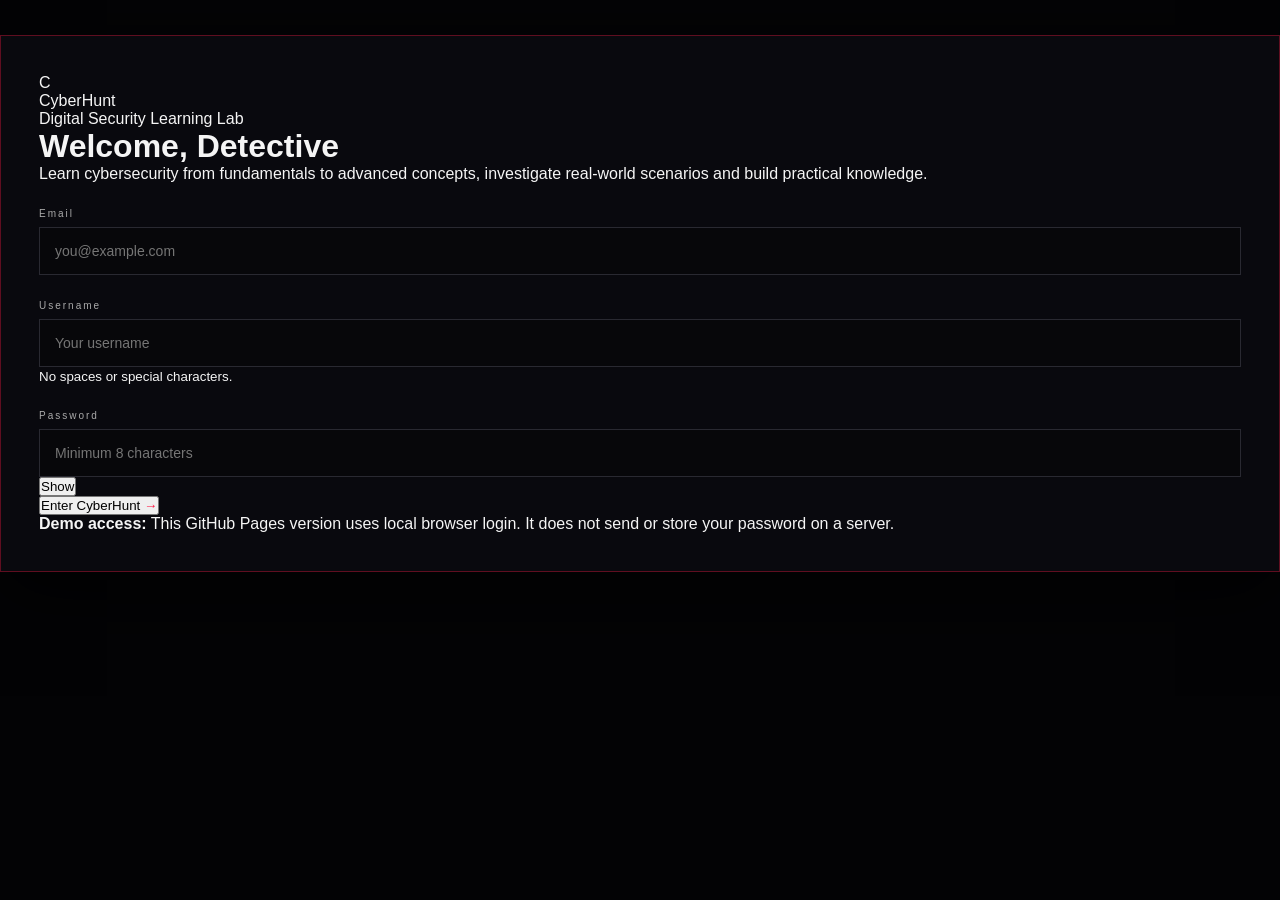
==== commit f32dbc1a: "Update index.html" ====
--- a/index.html
+++ b/index.html
@@ -3,440 +3,1205 @@
 <head>
     <meta charset="UTF-8">
     <meta name="viewport" content="width=device-width, initial-scale=1.0">
-    <title>CyberHunt | Cybersecurity Combat</title>
+
+    <title>CyberHunt | Cybersecurity Learning Lab</title>
+
+    <meta
+        name="description"
+        content="CyberHunt is a cybersecurity learning platform with AI Study Studio, case studies, materials, quizzes and practice labs."
+    >
+
     <link rel="stylesheet" href="style.css">
 </head>
 
 <body>
 
-<!-- =========================
-     LOADING SCREEN
-========================= -->
-<div id="loadingScreen" class="screen active">
-    <div class="loading-logo">
-        <div class="logo-symbol">⌁</div>
-        <h1>CYBER<span>HUNT</span></h1>
-        <p>CYBERSECURITY COMBAT SIMULATION</p>
-    </div>
-
-    <div class="loading-bar">
-        <div id="loadingProgress"></div>
-    </div>
-
-    <p class="loading-text">INITIALIZING SYSTEM...</p>
-</div>
-
-
-<!-- =========================
-     LOGIN SCREEN
-========================= -->
-<div id="loginScreen" class="screen hidden">
-
-    <div class="login-background-grid"></div>
-
-    <div class="login-container">
-
-        <div class="login-brand">
-            <div class="small-symbol">⌁</div>
-            <h1>CYBER<span>HUNT</span></h1>
-            <p>TACTICAL CYBERSECURITY OPERATIONS</p>
+<!-- =========================================================
+     LOGIN
+========================================================= -->
+
+<div id="loginPage" class="login-page">
+
+    <div class="login-glow glow-one"></div>
+    <div class="login-glow glow-two"></div>
+
+    <div class="login-card">
+
+        <div class="brand large-brand">
+            <div class="brand-mark">C</div>
+            <div>
+                <div class="brand-name">CyberHunt</div>
+                <div class="brand-subtitle">Digital Security Learning Lab</div>
+            </div>
         </div>
 
-        <div class="login-card">
-
-            <div class="card-line"></div>
-
-            <h2>ACCESS TERMINAL</h2>
-            <p class="login-subtitle">AUTHORIZED OPERATIVES ONLY</p>
-
-            <label>OPERATIVE ID</label>
-            <input
-                type="text"
-                id="playerName"
-                placeholder="Enter operative name"
-                maxlength="18"
-            >
-
-            <label>ACCESS CODE</label>
-            <input
-                type="password"
-                id="accessCode"
-                placeholder="••••••••"
-            >
-
-            <button id="loginButton" class="primary-button">
-                <span>INITIALIZE MISSION</span>
-                <b>→</b>
+        <div class="login-heading">
+            <span class="red-line"></span>
+            <h1>Welcome, Detective</h1>
+            <p>
+                Learn cybersecurity from fundamentals to advanced concepts,
+                investigate real-world scenarios and build practical knowledge.
+            </p>
+        </div>
+
+        <form id="loginForm" novalidate>
+
+            <div class="form-group">
+                <label for="email">Email</label>
+                <input
+                    id="email"
+                    type="email"
+                    placeholder="you@example.com"
+                    autocomplete="email"
+                >
+            </div>
+
+            <div class="form-group">
+                <label for="username">Username</label>
+                <input
+                    id="username"
+                    type="text"
+                    placeholder="Your username"
+                    autocomplete="username"
+                    maxlength="30"
+                >
+                <small>No spaces or special characters.</small>
+            </div>
+
+            <div class="form-group">
+                <label for="password">Password</label>
+
+                <div class="password-wrapper">
+                    <input
+                        id="password"
+                        type="password"
+                        placeholder="Minimum 8 characters"
+                        autocomplete="new-password"
+                    >
+                    <button
+                        type="button"
+                        id="togglePassword"
+                        class="password-toggle"
+                    >
+                        Show
+                    </button>
+                </div>
+            </div>
+
+            <div id="loginError" class="form-error"></div>
+
+            <button type="submit" class="primary-btn login-btn">
+                Enter CyberHunt
+                <span>→</span>
             </button>
 
-            <p id="loginError" class="error-message"></p>
-
-            <div class="security-status">
-                <span class="status-dot"></span>
-                SYSTEM SECURE
-                <span>•</span>
-                ENCRYPTION ACTIVE
-            </div>
-
+        </form>
+
+        <div class="demo-note">
+            <strong>Demo access:</strong>
+            This GitHub Pages version uses local browser login.
+            It does not send or store your password on a server.
         </div>
 
-        <div class="login-footer">
-            CYBERHUNT // CLASSIFIED OPERATION // 2026
-        </div>
     </div>
 </div>
 
 
-<!-- =========================
-     CHARACTER SELECTION
-========================= -->
-<div id="characterScreen" class="screen hidden">
-
-    <div class="top-bar">
-        <div class="mini-logo">CYBER<span>HUNT</span></div>
-        <div class="top-status">
-            <span class="status-dot"></span>
-            ONLINE
+<!-- =========================================================
+     MAIN APPLICATION
+========================================================= -->
+
+<div id="app" class="app hidden">
+
+    <!-- SIDEBAR -->
+
+    <aside class="sidebar" id="sidebar">
+
+        <div class="sidebar-brand">
+            <div class="brand-mark">C</div>
+
+            <div>
+                <div class="brand-name">CyberHunt</div>
+                <div class="brand-subtitle">Learning Lab</div>
+            </div>
         </div>
-    </div>
-
-    <div class="character-content">
-
-        <div class="section-heading">
-            <span>01 // OPERATIVE DEPLOYMENT</span>
-            <h1>SELECT YOUR <span>OPERATIVE</span></h1>
-            <p>Choose your combat specialist for the CyberHunt operation.</p>
+
+        <div class="sidebar-section-label">WORKSPACE</div>
+
+        <nav class="main-nav">
+
+            <button class="nav-item active" data-section="dashboard">
+                <span class="nav-icon">⌂</span>
+                <span>Dashboard</span>
+            </button>
+
+            <button class="nav-item" data-section="ai">
+                <span class="nav-icon">✦</span>
+                <span>AI Study Studio</span>
+            </button>
+
+            <button class="nav-item" data-section="materials">
+                <span class="nav-icon">▤</span>
+                <span>Materials</span>
+            </button>
+
+            <button class="nav-item" data-section="cases">
+                <span class="nav-icon">◉</span>
+                <span>Case Studies</span>
+            </button>
+
+            <button class="nav-item" data-section="quizzes">
+                <span class="nav-icon">✓</span>
+                <span>Mini Quizzes</span>
+            </button>
+
+            <button class="nav-item" data-section="labs">
+                <span class="nav-icon">⌘</span>
+                <span>Practice Labs</span>
+            </button>
+
+            <button class="nav-item" data-section="badges">
+                <span class="nav-icon">◇</span>
+                <span>Badges</span>
+            </button>
+
+        </nav>
+
+        <div class="sidebar-bottom">
+
+            <div class="progress-mini">
+                <div class="progress-mini-header">
+                    <span>Learning progress</span>
+                    <span id="sidebarProgressText">0%</span>
+                </div>
+
+                <div class="progress-track">
+                    <div
+                        id="sidebarProgress"
+                        class="progress-fill"
+                        style="width:0%"
+                    ></div>
+                </div>
+            </div>
+
+            <button id="logoutBtn" class="logout-btn">
+                <span>↪</span>
+                Logout
+            </button>
+
         </div>
 
-        <div class="characters">
-
-            <div class="character-card" data-character="nova">
-                <div class="character-image girl-character">
-                    <div class="character-glow"></div>
-                    <div class="character-silhouette">N</div>
-                    <div class="weapon-display">⚡⚡</div>
-                </div>
-
-                <div class="character-info">
+    </aside>
+
+
+    <!-- MAIN -->
+
+    <main class="main-area">
+
+        <!-- TOPBAR -->
+
+        <header class="topbar">
+
+            <button id="mobileMenuBtn" class="mobile-menu-btn">
+                ☰
+            </button>
+
+            <div class="mobile-title">
+                <strong>CyberHunt</strong>
+            </div>
+
+            <div class="topbar-right">
+
+                <div class="xp-pill">
+                    <span>XP</span>
+                    <strong id="topXP">0</strong>
+                </div>
+
+                <div class="level-pill">
+                    Level <strong id="topLevel">1</strong>
+                </div>
+
+                <div class="profile">
+                    <div class="profile-avatar" id="profileAvatar">D</div>
+                    <div class="profile-info">
+                        <strong id="profileName">Detective</strong>
+                        <span>Cyber Learner</span>
+                    </div>
+                </div>
+
+            </div>
+
+        </header>
+
+
+        <!-- =================================================
+             DASHBOARD
+        ================================================== -->
+
+        <section id="dashboard" class="content-section active-section">
+
+            <div class="page-heading">
+
+                <div>
+                    <span class="eyebrow">CYBERHUNT LEARNING LAB</span>
+
+                    <h1>
+                        Welcome back,
+                        <span id="welcomeName">Detective</span>.
+                    </h1>
+
+                    <p>
+                        Continue your cybersecurity journey from fundamentals
+                        to advanced security concepts.
+                    </p>
+                </div>
+
+                <button class="outline-btn" data-go-section="ai">
+                    Ask Study AI →
+                </button>
+
+            </div>
+
+
+            <div class="stats-grid">
+
+                <div class="stat-card">
+                    <div class="stat-icon red">XP</div>
                     <div>
-                        <h2>NOVA</h2>
-                        <p>DUAL PISTOL SPECIALIST</p>
-                    </div>
-
-                    <div class="stats">
-                        <span>AGILITY <b>95</b></span>
-                        <span>POWER <b>78</b></span>
-                        <span>HACKING <b>91</b></span>
-                    </div>
-                </div>
-
-                <button class="select-character">SELECT OPERATIVE</button>
-            </div>
-
-
-            <div class="character-card" data-character="phantom">
-                <div class="character-image boy-character">
-                    <div class="character-glow"></div>
-                    <div class="character-silhouette">P</div>
-                    <div class="weapon-display">◢</div>
-                </div>
-
-                <div class="character-info">
+                        <span>Total XP</span>
+                        <strong id="dashXP">0</strong>
+                    </div>
+                </div>
+
+                <div class="stat-card">
+                    <div class="stat-icon">◉</div>
                     <div>
-                        <h2>PHANTOM</h2>
-                        <p>TACTICAL SNIPER</p>
-                    </div>
-
-                    <div class="stats">
-                        <span>AGILITY <b>81</b></span>
-                        <span>POWER <b>96</b></span>
-                        <span>HACKING <b>84</b></span>
-                    </div>
-                </div>
-
-                <button class="select-character">SELECT OPERATIVE</button>
-            </div>
-
-        </div>
-
-    </div>
+                        <span>Cases Completed</span>
+                        <strong id="dashCases">0 / 50</strong>
+                    </div>
+                </div>
+
+                <div class="stat-card">
+                    <div class="stat-icon">✓</div>
+                    <div>
+                        <span>Quiz Score</span>
+                        <strong id="dashQuiz">0%</strong>
+                    </div>
+                </div>
+
+                <div class="stat-card">
+                    <div class="stat-icon">◇</div>
+                    <div>
+                        <span>Badges</span>
+                        <strong id="dashBadges">0</strong>
+                    </div>
+                </div>
+
+            </div>
+
+
+            <div class="dashboard-grid">
+
+                <div class="panel continue-panel">
+
+                    <div class="panel-header">
+                        <div>
+                            <span class="eyebrow">CONTINUE LEARNING</span>
+                            <h2 id="currentMissionTitle">
+                                Cybersecurity Fundamentals
+                            </h2>
+                        </div>
+
+                        <span class="status-dot">ACTIVE</span>
+                    </div>
+
+                    <p id="currentMissionText">
+                        Start with the foundations of cybersecurity:
+                        CIA Triad, threats, vulnerabilities, risk,
+                        authentication and security controls.
+                    </p>
+
+                    <div class="mission-progress">
+
+                        <div class="progress-label">
+                            <span>Overall learning path</span>
+                            <strong id="overallPercent">0%</strong>
+                        </div>
+
+                        <div class="progress-track large">
+                            <div
+                                id="overallProgress"
+                                class="progress-fill"
+                                style="width:0%"
+                            ></div>
+                        </div>
+
+                    </div>
+
+                    <button
+                        class="primary-btn"
+                        data-go-section="materials"
+                    >
+                        Continue Learning →
+                    </button>
+
+                </div>
+
+
+                <div class="panel quick-panel">
+
+                    <div class="panel-header">
+                        <div>
+                            <span class="eyebrow">QUICK ACCESS</span>
+                            <h2>Study tools</h2>
+                        </div>
+                    </div>
+
+                    <button class="quick-action" data-go-section="ai">
+                        <span>✦</span>
+                        <div>
+                            <strong>AI Study Studio</strong>
+                            <small>Ask anything about cybersecurity</small>
+                        </div>
+                        <b>→</b>
+                    </button>
+
+                    <button class="quick-action" data-go-section="cases">
+                        <span>◉</span>
+                        <div>
+                            <strong>Case Investigations</strong>
+                            <small>Practice scenario-based reasoning</small>
+                        </div>
+                        <b>→</b>
+                    </button>
+
+                    <button class="quick-action" data-go-section="labs">
+                        <span>⌘</span>
+                        <div>
+                            <strong>Practice Labs</strong>
+                            <small>Learn through safe hands-on exercises</small>
+                        </div>
+                        <b>→</b>
+                    </button>
+
+                </div>
+
+            </div>
+
+
+            <div class="panel roadmap-panel">
+
+                <div class="panel-header">
+                    <div>
+                        <span class="eyebrow">LEARNING ROADMAP</span>
+                        <h2>From beginner to advanced</h2>
+                    </div>
+                </div>
+
+                <div class="roadmap">
+
+                    <div class="roadmap-step completed-style">
+                        <div class="roadmap-number">01</div>
+                        <div>
+                            <strong>Foundations</strong>
+                            <span>CIA Triad • Threats • Risk • Security basics</span>
+                        </div>
+                    </div>
+
+                    <div class="roadmap-line"></div>
+
+                    <div class="roadmap-step">
+                        <div class="roadmap-number">02</div>
+                        <div>
+                            <strong>Core Security</strong>
+                            <span>Networking • Cryptography • IAM • Malware</span>
+                        </div>
+                    </div>
+
+                    <div class="roadmap-line"></div>
+
+                    <div class="roadmap-step">
+                        <div class="roadmap-number">03</div>
+                        <div>
+                            <strong>Defensive Security</strong>
+                            <span>SIEM • IDS/IPS • Incident Response • SOC</span>
+                        </div>
+                    </div>
+
+                    <div class="roadmap-line"></div>
+
+                    <div class="roadmap-step">
+                        <div class="roadmap-number">04</div>
+                        <div>
+                            <strong>Application Security</strong>
+                            <span>OWASP • Secure Design • Web Security</span>
+                        </div>
+                    </div>
+
+                    <div class="roadmap-line"></div>
+
+                    <div class="roadmap-step">
+                        <div class="roadmap-number">05</div>
+                        <div>
+                            <strong>Advanced Security</strong>
+                            <span>Zero Trust • Cloud • Forensics • Governance</span>
+                        </div>
+                    </div>
+
+                </div>
+
+            </div>
+
+        </section>
+
+
+        <!-- =================================================
+             AI STUDY STUDIO
+        ================================================== -->
+
+        <section id="ai" class="content-section">
+
+            <div class="page-heading">
+
+                <div>
+                    <span class="eyebrow">INTELLIGENT STUDY ASSISTANT</span>
+                    <h1>AI Study Studio</h1>
+                    <p>
+                        Ask CyberHunt to explain, compare, revise or
+                        simplify cybersecurity concepts.
+                    </p>
+                </div>
+
+            </div>
+
+
+            <div class="ai-layout">
+
+                <div class="panel ai-chat-panel">
+
+                    <div class="ai-header">
+
+                        <div class="ai-title">
+
+                            <div class="ai-orb">✦</div>
+
+                            <div>
+                                <strong>CyberHunt Study AI</strong>
+                                <span>Library-aware study assistant</span>
+                            </div>
+
+                        </div>
+
+                        <span class="ai-status">
+                            <i></i> READY
+                        </span>
+
+                    </div>
+
+
+                    <div id="chatMessages" class="chat-messages">
+
+                        <div class="chat-message assistant">
+
+                            <div class="message-avatar">C</div>
+
+                            <div class="message-content">
+
+                                <strong>CyberHunt AI</strong>
+
+                                <p>
+                                    Hello, Detective. Ask me anything about
+                                    cybersecurity. I can explain concepts,
+                                    compare topics, create revision notes,
+                                    give scenario examples and point you
+                                    toward trusted resources.
+                                </p>
+
+                            </div>
+
+                        </div>
+
+                    </div>
+
+
+                    <div class="suggested-prompts">
+
+                        <button data-prompt="Explain the CIA Triad simply">
+                            Explain CIA Triad
+                        </button>
+
+                        <button data-prompt="Difference between threat, vulnerability and risk">
+                            Threat vs Risk
+                        </button>
+
+                        <button data-prompt="Explain phishing with a scenario">
+                            Phishing scenario
+                        </button>
+
+                        <button data-prompt="Teach me cryptography from basics">
+                            Learn cryptography
+                        </button>
+
+                        <button data-prompt="Explain OWASP Top 10">
+                            OWASP Top 10
+                        </button>
+
+                    </div>
+
+
+                    <form id="aiForm" class="ai-input-area">
+
+                        <textarea
+                            id="aiInput"
+                            rows="2"
+                            placeholder="Ask a cybersecurity question..."
+                        ></textarea>
+
+                        <button type="submit" class="primary-btn">
+                            Ask AI
+                            <span>→</span>
+                        </button>
+
+                    </form>
+
+                </div>
+
+
+                <div class="ai-side">
+
+                    <div class="panel">
+                        <span class="eyebrow">WHAT IT CAN DO</span>
+                        <h2>Study smarter</h2>
+
+                        <ul class="feature-list">
+                            <li>Explain difficult topics simply</li>
+                            <li>Give exam-focused definitions</li>
+                            <li>Compare two cybersecurity concepts</li>
+                            <li>Create scenario-based questions</li>
+                            <li>Give revision summaries</li>
+                            <li>Connect topics to the CyberHunt library</li>
+                            <li>Open web research for current information</li>
+                        </ul>
+                    </div>
+
+
+                    <div class="panel web-research-card">
+
+                        <span class="eyebrow">CURRENT INFORMATION</span>
+
+                        <h2>Need the live web?</h2>
+
+                        <p>
+                            GitHub Pages cannot safely run a private AI API.
+                            CyberHunt can still open a web search for
+                            current cybersecurity information.
+                        </p>
+
+                        <button id="webSearchBtn" class="outline-btn">
+                            Search Web →
+                        </button>
+
+                    </div>
+
+                </div>
+
+            </div>
+
+        </section>
+
+
+        <!-- =================================================
+             MATERIALS
+        ================================================== -->
+
+        <section id="materials" class="content-section">
+
+            <div class="page-heading">
+
+                <div>
+                    <span class="eyebrow">KNOWLEDGE LIBRARY</span>
+                    <h1>Cybersecurity Materials</h1>
+                    <p>
+                        A structured path from first principles to
+                        advanced cybersecurity.
+                    </p>
+                </div>
+
+            </div>
+
+
+            <div class="material-filter">
+
+                <button class="filter-btn active" data-level-filter="all">
+                    All
+                </button>
+
+                <button class="filter-btn" data-level-filter="beginner">
+                    Beginner
+                </button>
+
+                <button class="filter-btn" data-level-filter="intermediate">
+                    Intermediate
+                </button>
+
+                <button class="filter-btn" data-level-filter="advanced">
+                    Advanced
+                </button>
+
+            </div>
+
+
+            <div id="materialsGrid" class="materials-grid"></div>
+
+
+            <div class="panel resources-panel">
+
+                <div class="panel-header">
+                    <div>
+                        <span class="eyebrow">TRUSTED RESOURCES</span>
+                        <h2>Continue beyond CyberHunt</h2>
+                    </div>
+                </div>
+
+                <div class="resource-grid">
+
+                    <a
+                        href="https://www.nist.gov/cyberframework"
+                        target="_blank"
+                        rel="noopener"
+                        class="resource-card"
+                    >
+                        <strong>NIST Cybersecurity Framework</strong>
+                        <span>
+                            Risk management and cybersecurity framework resources.
+                        </span>
+                        <b>Open resource →</b>
+                    </a>
+
+                    <a
+                        href="https://owasp.org/projects/top-ten"
+                        target="_blank"
+                        rel="noopener"
+                        class="resource-card"
+                    >
+                        <strong>OWASP Top 10</strong>
+                        <span>
+                            Learn the major web application security risks.
+                        </span>
+                        <b>Open resource →</b>
+                    </a>
+
+                    <a
+                        href="https://gchq.github.io/CyberChef/"
+                        target="_blank"
+                        rel="noopener"
+                        class="resource-card"
+                    >
+                        <strong>CyberChef</strong>
+                        <span>
+                            Browser-based data transformation and analysis tool.
+                        </span>
+                        <b>Open resource →</b>
+                    </a>
+
+                    <a
+                        href="https://vwad.owasp.org/app/webgoat/"
+                        target="_blank"
+                        rel="noopener"
+                        class="resource-card"
+                    >
+                        <strong>OWASP WebGoat</strong>
+                        <span>
+                            Deliberately vulnerable application for authorized
+                            security education.
+                        </span>
+                        <b>Open resource →</b>
+                    </a>
+
+                </div>
+
+            </div>
+
+        </section>
+
+
+        <!-- =================================================
+             CASE STUDIES
+        ================================================== -->
+
+        <section id="cases" class="content-section">
+
+            <div class="page-heading">
+
+                <div>
+                    <span class="eyebrow">INVESTIGATION LAB</span>
+                    <h1>Cyber Case Studies</h1>
+                    <p>
+                        Investigate realistic cybersecurity situations,
+                        inspect clues and choose the best security decision.
+                    </p>
+                </div>
+
+            </div>
+
+
+            <div id="caseOverview">
+
+                <div id="caseGrid" class="case-grid"></div>
+
+            </div>
+
+
+            <div id="caseWorkspace" class="case-workspace hidden">
+
+                <button id="backToCases" class="back-btn">
+                    ← Back to case studies
+                </button>
+
+                <div class="case-workspace-header">
+
+                    <div>
+                        <span class="eyebrow" id="caseCategory">
+                            CASE
+                        </span>
+
+                        <h1 id="caseTitle">
+                            Case title
+                        </h1>
+
+                        <p id="caseDescription">
+                            Case description
+                        </p>
+                    </div>
+
+                    <div class="case-level-counter">
+                        Level <strong id="caseLevelNumber">1</strong> / 10
+                    </div>
+
+                </div>
+
+
+                <div class="level-selector" id="levelSelector"></div>
+
+
+                <div class="case-content-grid">
+
+                    <div class="panel scenario-panel">
+
+                        <div class="scenario-label">
+                            <span>SCENARIO</span>
+                            <span id="caseXP">+25 XP</span>
+                        </div>
+
+                        <h2 id="scenarioTitle">
+                            Investigation
+                        </h2>
+
+                        <p id="scenarioText">
+                            Scenario text.
+                        </p>
+
+                        <div class="clues-box">
+
+                            <div class="clues-title">
+                                <strong>Evidence & Clues</strong>
+                                <button id="hintBtn" class="small-btn">
+                                    Reveal hint
+                                </button>
+                            </div>
+
+                            <ul id="clueList"></ul>
+
+                            <div id="hintBox" class="hint-box hidden"></div>
+
+                        </div>
+
+                    </div>
+
+
+                    <div class="panel question-panel">
+
+                        <span class="eyebrow">DETECTIVE DECISION</span>
+
+                        <h2 id="questionText">
+                            Question
+                        </h2>
+
+                        <div id="answerOptions" class="answer-options"></div>
+
+                        <button
+                            id="submitCaseAnswer"
+                            class="primary-btn full-btn"
+                        >
+                            Submit Decision
+                        </button>
+
+                        <div
+                            id="caseFeedback"
+                            class="case-feedback hidden"
+                        ></div>
+
+                    </div>
+
+                </div>
+
+            </div>
+
+        </section>
+
+
+        <!-- =================================================
+             QUIZZES
+        ================================================== -->
+
+        <section id="quizzes" class="content-section">
+
+            <div class="page-heading">
+
+                <div>
+                    <span class="eyebrow">KNOWLEDGE CHECK</span>
+                    <h1>Mini Quizzes</h1>
+                    <p>
+                        Test your cybersecurity knowledge with quick
+                        scenario-based questions.
+                    </p>
+                </div>
+
+            </div>
+
+
+            <div class="quiz-layout">
+
+                <div class="panel quiz-panel">
+
+                    <div class="quiz-top">
+
+                        <span id="quizProgress">
+                            Question 1 / 10
+                        </span>
+
+                        <span id="quizScore">
+                            Score: 0
+                        </span>
+
+                    </div>
+
+                    <div class="quiz-progress">
+                        <div
+                            id="quizProgressBar"
+                            class="progress-fill"
+                            style="width:10%"
+                        ></div>
+                    </div>
+
+                    <div class="quiz-question">
+
+                        <span class="eyebrow">SCENARIO QUESTION</span>
+
+                        <h2 id="quizQuestion">
+                            Loading question...
+                        </h2>
+
+                        <div id="quizOptions" class="answer-options"></div>
+
+                    </div>
+
+                    <button
+                        id="nextQuizBtn"
+                        class="primary-btn full-btn"
+                    >
+                        Check Answer
+                    </button>
+
+                    <div id="quizFeedback" class="quiz-feedback hidden"></div>
+
+                </div>
+
+
+                <div class="panel quiz-info">
+
+                    <span class="eyebrow">WHY QUIZ?</span>
+
+                    <h2>Think like a security analyst.</h2>
+
+                    <p>
+                        Cybersecurity is not only about memorizing definitions.
+                        Good analysts identify evidence, understand context,
+                        assess risk and choose an appropriate response.
+                    </p>
+
+                    <div class="quiz-tip">
+                        <strong>Study tip</strong>
+                        <span>
+                            If you get an answer wrong, read the explanation
+                            before moving to the next question.
+                        </span>
+                    </div>
+
+                </div>
+
+            </div>
+
+        </section>
+
+
+        <!-- =================================================
+             LABS
+        ================================================== -->
+
+        <section id="labs" class="content-section">
+
+            <div class="page-heading">
+
+                <div>
+                    <span class="eyebrow">SAFE HANDS-ON PRACTICE</span>
+                    <h1>Practice Labs</h1>
+                    <p>
+                        Learn common security data concepts through
+                        safe browser-based exercises.
+                    </p>
+                </div>
+
+            </div>
+
+
+            <div class="lab-grid">
+
+                <!-- BASE64 -->
+
+                <div class="panel lab-card">
+
+                    <span class="lab-number">LAB 01</span>
+                    <h2>Base64</h2>
+
+                    <p>
+                        Base64 is an encoding format. It is not encryption.
+                    </p>
+
+                    <textarea
+                        id="base64Input"
+                        placeholder="Enter text..."
+                    ></textarea>
+
+                    <div class="lab-buttons">
+
+                        <button
+                            class="outline-btn"
+                            id="base64Encode"
+                        >
+                            Encode
+                        </button>
+
+                        <button
+                            class="outline-btn"
+                            id="base64Decode"
+                        >
+                            Decode
+                        </button>
+
+                    </div>
+
+                    <div id="base64Output" class="lab-output">
+                        Result appears here.
+                    </div>
+
+                </div>
+
+
+                <!-- URL -->
+
+                <div class="panel lab-card">
+
+                    <span class="lab-number">LAB 02</span>
+                    <h2>URL Encoding</h2>
+
+                    <p>
+                        Learn how special characters are represented
+                        safely inside URLs.
+                    </p>
+
+                    <textarea
+                        id="urlInput"
+                        placeholder="Enter text..."
+                    ></textarea>
+
+                    <div class="lab-buttons">
+
+                        <button
+                            class="outline-btn"
+                            id="urlEncode"
+                        >
+                            Encode
+                        </button>
+
+                        <button
+                            class="outline-btn"
+                            id="urlDecode"
+                        >
+                            Decode
+                        </button>
+
+                    </div>
+
+                    <div id="urlOutput" class="lab-output">
+                        Result appears here.
+                    </div>
+
+                </div>
+
+
+                <!-- HEX -->
+
+                <div class="panel lab-card">
+
+                    <span class="lab-number">LAB 03</span>
+                    <h2>Hexadecimal</h2>
+
+                    <p>
+                        Convert normal text into hexadecimal representation
+                        and back again.
+                    </p>
+
+                    <textarea
+                        id="hexInput"
+                        placeholder="Enter text or hexadecimal..."
+                    ></textarea>
+
+                    <div class="lab-buttons">
+
+                        <button
+                            class="outline-btn"
+                            id="hexEncode"
+                        >
+                            Encode
+                        </button>
+
+                        <button
+                            class="outline-btn"
+                            id="hexDecode"
+                        >
+                            Decode
+                        </button>
+
+                    </div>
+
+                    <div id="hexOutput" class="lab-output">
+                        Result appears here.
+                    </div>
+
+                </div>
+
+
+                <!-- ROT13 -->
+
+                <div class="panel lab-card">
+
+                    <span class="lab-number">LAB 04</span>
+                    <h2>ROT13</h2>
+
+                    <p>
+                        Explore a simple substitution transformation
+                        frequently used for demonstrations.
+                    </p>
+
+                    <textarea
+                        id="rotInput"
+                        placeholder="Enter text..."
+                    ></textarea>
+
+                    <div class="lab-buttons">
+
+                        <button
+                            class="outline-btn"
+                            id="rotRun"
+                        >
+                            Transform
+                        </button>
+
+                    </div>
+
+                    <div id="rotOutput" class="lab-output">
+                        Result appears here.
+                    </div>
+
+                </div>
+
+
+                <!-- SHA256 -->
+
+                <div class="panel lab-card wide-lab">
+
+                    <span class="lab-number">LAB 05</span>
+                    <h2>SHA-256 Hashing</h2>
+
+                    <p>
+                        Hashing creates a fixed-length digest from data.
+                        A hash is not the same thing as encryption.
+                    </p>
+
+                    <textarea
+                        id="hashInput"
+                        placeholder="Enter text to hash..."
+                    ></textarea>
+
+                    <button
+                        class="primary-btn"
+                        id="hashBtn"
+                    >
+                        Generate SHA-256
+                    </button>
+
+                    <div id="hashOutput" class="lab-output">
+                        Hash appears here.
+                    </div>
+
+                </div>
+
+            </div>
+
+
+            <div class="safe-lab-note">
+                <strong>Educational safety:</strong>
+                These labs demonstrate encoding, transformation and hashing.
+                They do not attack real systems or bypass security controls.
+            </div>
+
+        </section>
+
+
+        <!-- =================================================
+             BADGES
+        ================================================== -->
+
+        <section id="badges" class="content-section">
+
+            <div class="page-heading">
+
+                <div>
+                    <span class="eyebrow">ACHIEVEMENTS</span>
+                    <h1>Your Badges</h1>
+                    <p>
+                        Earn badges as you progress through CyberHunt.
+                    </p>
+                </div>
+
+            </div>
+
+            <div id="badgesGrid" class="badges-grid"></div>
+
+        </section>
+
+    </main>
+
 </div>
 
 
-<!-- =========================
-     BRIEFING
-========================= -->
-<div id="briefingScreen" class="screen hidden">
-
-    <div class="briefing-container">
-
-        <div class="warning-label">
-            ⚠ CLASSIFIED MISSION
-        </div>
-
-        <h1>WELCOME TO <span>CYBERHUNT</span></h1>
-
-        <p class="briefing-intro">
-            A hostile cyber operation has breached a high-security facility.
-            Your mission is to locate physical evidence, neutralize digital
-            threats, decode encrypted systems and eliminate hostile operatives.
-        </p>
-
-        <div class="mission-objectives">
-
-            <div class="objective">
-                <span>01</span>
-                <div>
-                    <h3>SEARCH</h3>
-                    <p>Locate suspicious physical devices and evidence.</p>
-                </div>
-            </div>
-
-            <div class="objective">
-                <span>02</span>
-                <div>
-                    <h3>DETECT</h3>
-                    <p>Identify and neutralize digital cyber threats.</p>
-                </div>
-            </div>
-
-            <div class="objective">
-                <span>03</span>
-                <div>
-                    <h3>DECODE</h3>
-                    <p>Crack encrypted access systems.</p>
-                </div>
-            </div>
-
-            <div class="objective">
-                <span>04</span>
-                <div>
-                    <h3>SURVIVE</h3>
-                    <p>Defend yourself against hostile operatives.</p>
-                </div>
-            </div>
-
-        </div>
-
-        <button id="startMissionButton" class="primary-button large">
-            ENTER CYBERHUNT
-            <b>→</b>
-        </button>
-
-    </div>
-</div>
-
-
-<!-- =========================
-     GAME SCREEN
-========================= -->
-<div id="gameScreen" class="screen hidden">
-
-    <canvas id="gameCanvas"></canvas>
-
-    <!-- HUD -->
-    <div class="game-hud">
-
-        <div class="hud-top">
-
-            <div class="hud-logo">
-                CYBER<span>HUNT</span>
-            </div>
-
-            <div class="level-display">
-                LEVEL <strong id="levelNumber">01</strong>
-                <span id="levelName">INFILTRATION</span>
-            </div>
-
-            <div class="player-hud">
-                <div>
-                    <small>OPERATIVE</small>
-                    <strong id="hudPlayerName">PLAYER</strong>
-                </div>
-
-                <div class="health-wrapper">
-                    <span>HP</span>
-                    <div class="health-bar">
-                        <div id="healthBar"></div>
-                    </div>
-                    <b id="healthText">100</b>
-                </div>
-            </div>
-
-        </div>
-
-
-        <div class="hud-bottom">
-
-            <div class="objective-box">
-                <small>MISSION OBJECTIVE</small>
-                <strong id="objectiveText">SEARCH THE AREA</strong>
-            </div>
-
-            <div class="score-box">
-                <small>XP</small>
-                <strong id="xpText">0</strong>
-            </div>
-
-            <div class="score-box">
-                <small>COINS</small>
-                <strong id="coinText">0</strong>
-            </div>
-
-        </div>
-
-    </div>
-
-
-    <!-- CENTER MESSAGE -->
-    <div id="gameMessage" class="game-message hidden">
-        <h2 id="messageTitle">THREAT DETECTED</h2>
-        <p id="messageText">Neutralize the threat.</p>
-    </div>
-
-
-    <!-- CROSSHAIR -->
-    <div id="crosshair" class="crosshair">
-        <span></span>
-        <span></span>
-        <span></span>
-        <span></span>
-    </div>
-
-
-    <!-- INTERACTION -->
-    <div id="interactionBox" class="interaction-box hidden">
-        <div class="interaction-key">E</div>
-        <div>
-            <strong id="interactionTitle">INTERACT</strong>
-            <p id="interactionText">Press E to interact</p>
-        </div>
-    </div>
-
-
-    <!-- CONTROLS -->
-    <div class="controls-hint">
-        <span>W A S D</span> MOVE
-        <span>SPACE</span> SHOOT
-        <span>E</span> INTERACT
-    </div>
-
-
-    <!-- GAME OVER -->
-    <div id="gameOverOverlay" class="game-overlay hidden">
-
-        <div class="overlay-box">
-
-            <div class="danger-icon">☠</div>
-
-            <h1>SYSTEM FAILURE</h1>
-            <p>OPERATIVE ELIMINATED</p>
-
-            <div class="final-stats">
-                <div>
-                    <small>LEVEL</small>
-                    <strong id="gameOverLevel">01</strong>
-                </div>
-
-                <div>
-                    <small>XP</small>
-                    <strong id="gameOverXP">0</strong>
-                </div>
-            </div>
-
-            <button id="retryButton" class="primary-button">
-                RETRY MISSION
-            </button>
-
-        </div>
-    </div>
-
-
-    <!-- LEVEL COMPLETE -->
-    <div id="levelCompleteOverlay" class="game-overlay hidden">
-
-        <div class="overlay-box success">
-
-            <div class="success-icon">✓</div>
-
-            <h1>LEVEL COMPLETE</h1>
-            <p id="levelCompleteDescription">
-                AREA SECURED
-            </p>
-
-            <div class="reward-row">
-                <div>
-                    <small>XP GAINED</small>
-                    <strong id="levelXPReward">+250</strong>
-                </div>
-
-                <div>
-                    <small>COINS</small>
-                    <strong id="levelCoinReward">+100</strong>
-                </div>
-            </div>
-
-            <button id="nextLevelButton" class="primary-button">
-                NEXT LEVEL →
-            </button>
-
-        </div>
-    </div>
-
-</div>
-
-
-<!-- =========================
-     FINAL VICTORY
-========================= -->
-<div id="victoryScreen" class="screen hidden">
-
-    <div class="victory-grid"></div>
-
-    <div class="victory-container">
-
-        <div class="victory-symbol">✓</div>
-
-        <p class="victory-label">OPERATION SUCCESSFUL</p>
-
-        <h1>CYBER<span>HUNT</span></h1>
-
-        <h2>THREAT NETWORK NEUTRALIZED</h2>
-
-        <p>
-            You successfully infiltrated the facility, collected critical
-            evidence, neutralized digital threats, decoded encrypted systems
-            and secured the operation.
-        </p>
-
-        <div class="final-score">
-
-            <div>
-                <small>FINAL XP</small>
-                <strong id="finalXP">0</strong>
-            </div>
-
-            <div>
-                <small>COINS</small>
-                <strong id="finalCoins">0</strong>
-            </div>
-
-            <div>
-                <small>LEVELS</small>
-                <strong>05</strong>
-            </div>
-
-        </div>
-
-        <button id="restartGameButton" class="primary-button large">
-            PLAY AGAIN →
-        </button>
-
-    </div>
-</div>
-
-
-<script src="script.js"></script>
+<!-- TOAST -->
+
+<div id="toast" class="toast"></div>
+
+
+<script src="script.js" defer></script>
 
 </body>
 </html>
--- a/style.css
+++ b/style.css
@@ -1,1649 +1,1076 @@
-/* =========================================================
+/* =========================================
    CYBERHUNT
-   PROFESSIONAL BLACK + CRIMSON RED STUDY PLATFORM
-   ========================================================= */
+   MAIN STYLES
+========================================= */
+
+* {
+    margin: 0;
+    padding: 0;
+    box-sizing: border-box;
+}
 
 :root {
-  --bg: #050505;
-  --bg2: #090909;
-  --panel: #0d0d0f;
-  --panel2: #111113;
-  --border: #252529;
-  --red: #e5092f;
-  --red2: #ff1744;
-  --red-dark: #720018;
-  --text: #f4f4f5;
-  --muted: #96969d;
-  --green: #42e88a;
-  --yellow: #ffd166;
-  --shadow: 0 15px 45px rgba(0,0,0,.45);
-}
-
-* {
-  box-sizing: border-box;
-  margin: 0;
-  padding: 0;
-}
-
-html {
-  scroll-behavior: smooth;
-}
-
+    --red: #ff1744;
+    --dark-red: #8b001f;
+    --bright-red: #ff3158;
+    --black: #050507;
+    --dark: #0b0b10;
+    --panel: rgba(12, 12, 18, 0.92);
+    --white: #f5f5f5;
+    --gray: #96969f;
+    --green: #00ff9d;
+}
+
+html,
 body {
-  background: var(--bg);
-  color: var(--text);
-  font-family:
-    Inter,
-    ui-sans-serif,
-    system-ui,
-    -apple-system,
-    BlinkMacSystemFont,
-    "Segoe UI",
-    sans-serif;
-  min-height: 100vh;
-}
-
-button,
-input,
-textarea {
-  font: inherit;
-}
-
-button {
-  cursor: pointer;
-}
-
-a {
-  color: inherit;
-  text-decoration: none;
+    width: 100%;
+    height: 100%;
+    overflow: hidden;
+}
+
+body {
+    font-family: Arial, Helvetica, sans-serif;
+    background: #030305;
+    color: var(--white);
+}
+
+
+/* =========================================
+   COMMON
+========================================= */
+
+.screen {
+    position: fixed;
+    inset: 0;
+    width: 100%;
+    height: 100%;
+    overflow: hidden;
 }
 
 .hidden {
-  display: none !important;
-}
-
-
-/* =========================================================
+    display: none !important;
+}
+
+.screen.active {
+    display: flex;
+}
+
+span {
+    color: var(--red);
+}
+
+
+/* =========================================
+   LOADING
+========================================= */
+
+#loadingScreen {
+    align-items: center;
+    justify-content: center;
+    flex-direction: column;
+    background:
+        radial-gradient(circle at center, rgba(255, 0, 50, 0.12), transparent 40%),
+        #030305;
+}
+
+.loading-logo {
+    text-align: center;
+}
+
+.logo-symbol {
+    width: 70px;
+    height: 70px;
+    border: 2px solid var(--red);
+    margin: auto;
+    display: flex;
+    align-items: center;
+    justify-content: center;
+    font-size: 45px;
+    color: var(--red);
+    box-shadow: 0 0 30px rgba(255, 23, 68, .35);
+}
+
+.loading-logo h1 {
+    margin-top: 25px;
+    font-size: 48px;
+    letter-spacing: 8px;
+}
+
+.loading-logo h1 span {
+    color: var(--red);
+}
+
+.loading-logo p {
+    margin-top: 10px;
+    color: var(--gray);
+    font-size: 11px;
+    letter-spacing: 5px;
+}
+
+.loading-bar {
+    width: 300px;
+    height: 3px;
+    background: #222;
+    margin-top: 45px;
+}
+
+#loadingProgress {
+    width: 0;
+    height: 100%;
+    background: var(--red);
+    box-shadow: 0 0 15px var(--red);
+    transition: width .1s linear;
+}
+
+.loading-text {
+    margin-top: 15px;
+    color: var(--red);
+    font-size: 11px;
+    letter-spacing: 3px;
+}
+
+
+/* =========================================
    LOGIN
-   ========================================================= */
-
-.login-page {
-  min-height: 100vh;
-  display: flex;
-  align-items: center;
-  justify-content: center;
-  position: relative;
-  overflow: hidden;
-  padding: 25px;
-  background:
-    radial-gradient(circle at 50% 40%, rgba(229,9,47,.11), transparent 35%),
-    #030303;
-}
-
-.login-background {
-  position: absolute;
-  inset: 0;
-  opacity: .35;
-  background-image:
-    linear-gradient(rgba(255,255,255,.025) 1px, transparent 1px),
-    linear-gradient(90deg, rgba(255,255,255,.025) 1px, transparent 1px);
-  background-size: 45px 45px;
+========================================= */
+
+#loginScreen {
+    align-items: center;
+    justify-content: center;
+    background:
+        radial-gradient(circle at 50% 40%, rgba(255, 0, 40, .12), transparent 45%),
+        #040406;
+}
+
+.login-background-grid,
+.victory-grid {
+    position: absolute;
+    inset: 0;
+    background-image:
+        linear-gradient(rgba(255,255,255,.025) 1px, transparent 1px),
+        linear-gradient(90deg, rgba(255,255,255,.025) 1px, transparent 1px);
+    background-size: 45px 45px;
+    mask-image: linear-gradient(to bottom, black, transparent);
+}
+
+.login-container {
+    position: relative;
+    width: min(440px, 90%);
+    text-align: center;
+    z-index: 2;
+}
+
+.login-brand .small-symbol {
+    font-size: 42px;
+    color: var(--red);
+}
+
+.login-brand h1 {
+    margin-top: 5px;
+    font-size: 42px;
+    letter-spacing: 7px;
+}
+
+.login-brand h1 span {
+    color: var(--red);
+}
+
+.login-brand p {
+    margin-top: 8px;
+    color: var(--gray);
+    letter-spacing: 3px;
+    font-size: 9px;
 }
 
 .login-card {
-  position: relative;
-  width: min(440px, 100%);
-  padding: 42px;
-  background: rgba(10,10,12,.94);
-  border: 1px solid #2c2c31;
-  border-radius: 20px;
-  box-shadow:
-    0 0 70px rgba(229,9,47,.09),
-    var(--shadow);
-  backdrop-filter: blur(15px);
-}
-
-.brand-large {
-  display: flex;
-  align-items: center;
-  gap: 11px;
-  font-size: 27px;
-  font-weight: 900;
-  letter-spacing: 2px;
-}
-
-.brand-large span span,
-.top-brand span span {
-  color: var(--red);
-}
-
-.brand-icon,
-.brand-mark {
-  color: var(--red);
-  font-size: 30px;
+    position: relative;
+    margin-top: 35px;
+    padding: 38px;
+    background: rgba(10, 10, 15, .95);
+    border: 1px solid rgba(255, 23, 68, .35);
+    box-shadow: 0 20px 70px rgba(0,0,0,.8);
+    text-align: left;
+}
+
+.card-line {
+    position: absolute;
+    top: -1px;
+    left: 30px;
+    width: 100px;
+    height: 2px;
+    background: var(--red);
+    box-shadow: 0 0 15px var(--red);
+}
+
+.login-card h2 {
+    font-size: 20px;
+    letter-spacing: 4px;
 }
 
 .login-subtitle {
-  margin-top: 8px;
-  color: #85858c;
-  font-size: 10px;
-  letter-spacing: 3px;
-  font-weight: 700;
-}
-
-.login-line {
-  height: 1px;
-  background: linear-gradient(90deg, var(--red), transparent);
-  margin: 25px 0;
-}
-
-.login-card h1 {
-  font-size: 34px;
-  margin-bottom: 9px;
-}
-
-.login-description {
-  color: var(--muted);
-  line-height: 1.6;
-  margin-bottom: 25px;
+    margin-top: 8px;
+    color: var(--gray);
+    font-size: 9px;
+    letter-spacing: 2px;
 }
 
 .login-card label {
-  display: block;
-  margin: 17px 0 8px;
-  font-size: 13px;
-  font-weight: 700;
+    display: block;
+    margin-top: 25px;
+    margin-bottom: 8px;
+    color: #aaa;
+    font-size: 10px;
+    letter-spacing: 2px;
 }
 
 .login-card input {
-  width: 100%;
-  padding: 14px 15px;
-  border: 1px solid var(--border);
-  border-radius: 9px;
-  background: #070708;
-  color: white;
-  outline: none;
+    width: 100%;
+    height: 48px;
+    padding: 0 15px;
+    color: white;
+    background: #07070a;
+    border: 1px solid #292931;
+    outline: none;
+    font-size: 14px;
 }
 
 .login-card input:focus {
-  border-color: var(--red);
-  box-shadow: 0 0 0 3px rgba(229,9,47,.09);
-}
-
-.login-card small {
-  display: block;
-  color: #77777d;
-  margin-top: 6px;
-  font-size: 11px;
-}
-
-.primary-btn,
-.secondary-btn {
-  border: 0;
-  border-radius: 9px;
-  padding: 13px 19px;
-  font-weight: 800;
-  letter-spacing: .4px;
-  transition: .2s;
-}
-
-.primary-btn {
-  color: white;
-  background: var(--red);
-  box-shadow: 0 8px 25px rgba(229,9,47,.18);
-}
-
-.primary-btn:hover {
-  background: var(--red2);
-  transform: translateY(-1px);
-}
-
-.primary-btn.small {
-  padding: 10px 15px;
-  font-size: 12px;
-}
-
-.secondary-btn {
-  color: #ddd;
-  background: #171719;
-  border: 1px solid #29292e;
-}
-
-.secondary-btn:hover {
-  border-color: var(--red);
-  color: white;
-}
-
-.login-card .primary-btn {
-  width: 100%;
-  margin-top: 24px;
+    border-color: var(--red);
+    box-shadow: 0 0 15px rgba(255, 23, 68, .15);
+}
+
+.primary-button {
+    width: 100%;
+    height: 52px;
+    margin-top: 25px;
+    border: 1px solid var(--red);
+    background: linear-gradient(90deg, #8e001e, #d50936);
+    color: white;
+    font-weight: bold;
+    letter-spacing: 2px;
+    cursor: pointer;
+    transition: .2s;
+}
+
+.primary-button:hover {
+    transform: translateY(-2px);
+    box-shadow: 0 0 25px rgba(255, 23, 68, .4);
+}
+
+.primary-button b {
+    float: right;
+    margin-right: 15px;
+    font-size: 20px;
 }
 
 .error-message {
-  min-height: 18px;
-  color: #ff637f;
-  font-size: 12px;
-  margin-top: 12px;
-}
-
-.demo-note {
-  text-align: center;
-  color: #66666c;
-  font-size: 11px;
-  margin-top: 20px;
-}
-
-
-/* =========================================================
-   APP LAYOUT
-   ========================================================= */
-
-.app {
-  min-height: 100vh;
-  background:
-    radial-gradient(circle at 80% 0%, rgba(229,9,47,.045), transparent 25%),
-    var(--bg);
-}
-
-.topbar {
-  height: 70px;
-  position: fixed;
-  z-index: 100;
-  top: 0;
-  left: 0;
-  right: 0;
-  display: flex;
-  align-items: center;
-  justify-content: space-between;
-  padding: 0 25px;
-  background: rgba(6,6,7,.94);
-  border-bottom: 1px solid var(--border);
-  backdrop-filter: blur(14px);
-}
-
-.top-brand {
-  display: flex;
-  align-items: center;
-  gap: 8px;
-  font-weight: 900;
-  letter-spacing: 2px;
-}
-
-.top-actions {
-  display: flex;
-  align-items: center;
-  gap: 20px;
-}
-
-.top-stat {
-  display: flex;
-  align-items: center;
-  gap: 7px;
-  font-size: 11px;
-  color: #77777e;
-}
-
-.top-stat strong {
-  color: white;
-  font-size: 13px;
-}
-
-.user-circle,
-.profile-avatar {
-  display: grid;
-  place-items: center;
-  border-radius: 50%;
-  background: #1a1a1d;
-  border: 1px solid #35353b;
-  color: var(--red);
-  font-weight: 900;
-}
-
-.user-circle {
-  width: 36px;
-  height: 36px;
-}
-
-.sidebar {
-  position: fixed;
-  z-index: 90;
-  left: 0;
-  top: 70px;
-  bottom: 0;
-  width: 245px;
-  background: #080809;
-  border-right: 1px solid var(--border);
-  padding: 22px 15px;
-  display: flex;
-  flex-direction: column;
-}
-
-.detective-profile {
-  display: flex;
-  align-items: center;
-  gap: 11px;
-  padding: 10px;
-  margin-bottom: 22px;
-}
-
-.profile-avatar {
-  width: 40px;
-  height: 40px;
-}
-
-.detective-profile strong {
-  display: block;
-  font-size: 13px;
-}
-
-.detective-profile small {
-  color: #69696f;
-  font-size: 10px;
-}
-
-nav {
-  display: flex;
-  flex-direction: column;
-  gap: 5px;
-}
-
-.nav-item {
-  width: 100%;
-  display: flex;
-  align-items: center;
-  gap: 12px;
-  padding: 12px 13px;
-  color: #919198;
-  background: transparent;
-  border: 1px solid transparent;
-  border-radius: 8px;
-  text-align: left;
-  font-size: 13px;
-  transition: .2s;
-}
-
-.nav-item span {
-  width: 18px;
-  text-align: center;
-  color: #77777d;
-}
-
-.nav-item:hover {
-  color: white;
-  background: #101012;
-}
-
-.nav-item.active {
-  color: white;
-  background: linear-gradient(
-    90deg,
-    rgba(229,9,47,.15),
-    rgba(229,9,47,.03)
-  );
-  border-color: rgba(229,9,47,.22);
-}
-
-.nav-item.active span {
-  color: var(--red);
-}
-
-.sidebar-bottom {
-  margin-top: auto;
-}
-
-.sidebar-tip {
-  padding: 13px;
-  border: 1px solid #202025;
-  border-radius: 10px;
-  background: #0d0d0f;
-  margin-bottom: 12px;
-}
-
-.sidebar-tip strong {
-  font-size: 11px;
-  color: var(--red);
-}
-
-.sidebar-tip p {
-  font-size: 10px;
-  line-height: 1.5;
-  color: #74747a;
-  margin-top: 5px;
-}
-
-.logout-btn {
-  width: 100%;
-  padding: 10px;
-  border-radius: 8px;
-  border: 1px solid #27272b;
-  background: transparent;
-  color: #77777d;
-}
-
-.logout-btn:hover {
-  color: white;
-  border-color: #44444a;
-}
-
-.main-content {
-  margin-left: 245px;
-  padding: 105px 35px 45px;
-  max-width: 1600px;
-}
-
-.page-section {
-  display: none;
-}
-
-.page-section.active {
-  display: block;
-}
-
-
-/* =========================================================
-   GENERAL
-   ========================================================= */
-
-.hero {
-  min-height: 235px;
-  padding: 40px;
-  border: 1px solid #27272c;
-  border-radius: 18px;
-  background:
-    radial-gradient(circle at 85% 50%, rgba(229,9,47,.14), transparent 25%),
-    linear-gradient(130deg, #0d0d0f, #080809);
-  display: flex;
-  align-items: center;
-  justify-content: space-between;
-  overflow: hidden;
-}
-
-.eyebrow,
-.panel-label {
-  color: var(--red);
-  font-size: 10px;
-  letter-spacing: 2px;
-  font-weight: 900;
-}
-
-.hero h1 {
-  font-size: clamp(28px, 4vw, 46px);
-  margin: 12px 0;
-  max-width: 750px;
-}
-
-.hero h1 span {
-  color: var(--red);
-}
-
-.hero p:not(.eyebrow) {
-  color: #8b8b92;
-  max-width: 650px;
-  line-height: 1.65;
-}
-
-.hero-symbol {
-  font-size: 150px;
-  color: rgba(229,9,47,.18);
-  transform: rotate(15deg);
-}
-
-.stats-grid {
-  display: grid;
-  grid-template-columns: repeat(4, 1fr);
-  gap: 15px;
-  margin: 18px 0;
-}
-
-.stat-card {
-  background: var(--panel);
-  border: 1px solid var(--border);
-  border-radius: 13px;
-  padding: 18px;
-  display: flex;
-  align-items: center;
-  gap: 14px;
-}
-
-.stat-icon {
-  font-size: 22px;
-  color: var(--red);
-}
-
-.stat-card small {
-  color: #707077;
-  font-size: 10px;
-}
-
-.stat-card h2 {
-  margin-top: 4px;
-  font-size: 23px;
-}
-
-.dashboard-grid {
-  display: grid;
-  grid-template-columns: 1.6fr 1fr;
-  gap: 18px;
-}
-
-.panel {
-  background: var(--panel);
-  border: 1px solid var(--border);
-  border-radius: 15px;
-  padding: 25px;
-  box-shadow: 0 8px 30px rgba(0,0,0,.18);
-}
-
-.panel-heading {
-  display: flex;
-  justify-content: space-between;
-  align-items: flex-start;
-  gap: 20px;
-}
-
-.panel h2 {
-  margin-top: 7px;
-  font-size: 21px;
-}
-
-.mission-panel > p {
-  color: #85858c;
-  line-height: 1.65;
-  margin: 14px 0 20px;
-}
-
-.mission-status {
-  color: var(--green);
-  border: 1px solid rgba(66,232,138,.25);
-  padding: 5px 8px;
-  font-size: 9px;
-  border-radius: 5px;
-  letter-spacing: 1px;
-}
-
-.progress-container {
-  margin-bottom: 18px;
-}
-
-.progress-info {
-  display: flex;
-  justify-content: space-between;
-  font-size: 10px;
-  color: #77777e;
-  margin-bottom: 7px;
-}
-
-.progress-info strong {
-  color: var(--red);
-}
-
-.progress-bar {
-  width: 100%;
-  height: 7px;
-  background: #1b1b1e;
-  border-radius: 20px;
-  overflow: hidden;
-}
-
-.progress-fill {
-  height: 100%;
-  width: 0%;
-  background: linear-gradient(90deg, var(--red-dark), var(--red));
-  border-radius: inherit;
-  transition: .5s;
-}
-
-.quick-list {
-  display: flex;
-  flex-direction: column;
-  gap: 8px;
-  margin-top: 15px;
-}
-
-.quick-list button {
-  display: flex;
-  align-items: center;
-  gap: 13px;
-  padding: 12px;
-  text-align: left;
-  color: white;
-  background: #101012;
-  border: 1px solid #202025;
-  border-radius: 9px;
-}
-
-.quick-list button:hover {
-  border-color: rgba(229,9,47,.35);
-}
-
-.quick-list button > span {
-  color: var(--red);
-  font-size: 20px;
-}
-
-.quick-list strong {
-  display: block;
-  font-size: 12px;
-}
-
-.quick-list small {
-  display: block;
-  color: #6d6d74;
-  font-size: 10px;
-  margin-top: 3px;
-}
-
-.roadmap-panel {
-  margin-top: 18px;
-}
-
-.roadmap {
-  display: flex;
-  align-items: center;
-  margin-top: 25px;
-}
-
-.roadmap-step {
-  flex: 1;
-  text-align: center;
-}
-
-.roadmap-step span {
-  width: 35px;
-  height: 35px;
-  display: grid;
-  place-items: center;
-  margin: auto;
-  border-radius: 50%;
-  background: #151518;
-  border: 1px solid #303035;
-  color: #77777d;
-  font-size: 10px;
-}
-
-.roadmap-step.completed span {
-  background: var(--red);
-  border-color: var(--red);
-  color: white;
-}
-
-.roadmap-step strong {
-  display: block;
-  margin-top: 9px;
-  font-size: 11px;
-}
-
-.roadmap-step small {
-  display: block;
-  margin-top: 4px;
-  color: #65656c;
-  font-size: 9px;
-}
-
-.roadmap-line {
-  height: 1px;
-  flex: .5;
-  background: #303035;
-}
-
-
-/* =========================================================
-   SECTION HEADER
-   ========================================================= */
-
-.section-header {
-  display: flex;
-  justify-content: space-between;
-  align-items: flex-start;
-  gap: 20px;
-  margin-bottom: 25px;
-}
-
-.section-header h1 {
-  font-size: 31px;
-  margin: 8px 0;
-}
-
-.section-header p {
-  color: #77777e;
-  line-height: 1.5;
-}
-
-.ai-status {
-  color: var(--green);
-  border: 1px solid rgba(66,232,138,.25);
-  border-radius: 20px;
-  padding: 7px 12px;
-  font-size: 10px;
-}
-
-
-/* =========================================================
-   AI
-   ========================================================= */
-
-.ai-layout {
-  display: grid;
-  grid-template-columns: 1fr 300px;
-  gap: 18px;
-}
-
-.ai-chat {
-  min-height: 600px;
-  display: flex;
-  flex-direction: column;
-  padding: 0;
-  overflow: hidden;
-}
-
-.chat-messages {
-  flex: 1;
-  padding: 25px;
-  overflow-y: auto;
-  min-height: 420px;
-}
-
-.chat-message {
-  display: flex;
-  gap: 12px;
-  margin-bottom: 20px;
-  max-width: 800px;
-}
-
-.chat-message.user-message {
-  margin-left: auto;
-  flex-direction: row-reverse;
-}
-
-.chat-avatar {
-  min-width: 34px;
-  height: 34px;
-  display: grid;
-  place-items: center;
-  border-radius: 8px;
-  background: #1a1a1d;
-  color: var(--red);
-}
-
-.chat-message strong {
-  font-size: 12px;
-}
-
-.chat-message p {
-  color: #909097;
-  font-size: 13px;
-  line-height: 1.7;
-  margin-top: 5px;
-}
-
-.user-message .chat-avatar {
-  color: white;
-  background: var(--red);
-}
-
-.user-message p {
-  background: #151518;
-  border: 1px solid #27272c;
-  border-radius: 10px;
-  padding: 9px 12px;
-}
-
-.suggestion-row {
-  display: flex;
-  gap: 7px;
-  flex-wrap: wrap;
-  padding: 12px 20px;
-  border-top: 1px solid var(--border);
-}
-
-.suggestion {
-  border: 1px solid #29292e;
-  background: #111113;
-  color: #9999a0;
-  padding: 7px 10px;
-  border-radius: 20px;
-  font-size: 10px;
-}
-
-.suggestion:hover {
-  color: white;
-  border-color: var(--red);
-}
-
-.chat-input {
-  display: flex;
-  gap: 8px;
-  padding: 15px;
-  border-top: 1px solid var(--border);
-}
-
-.chat-input input {
-  flex: 1;
-  border: 1px solid #29292e;
-  background: #080809;
-  color: white;
-  padding: 13px;
-  border-radius: 9px;
-  outline: none;
-}
-
-.chat-input input:focus {
-  border-color: var(--red);
-}
-
-.chat-input button {
-  width: 48px;
-  border: 0;
-  border-radius: 9px;
-  background: var(--red);
-  color: white;
-  font-size: 20px;
-}
-
-.ai-sidebar {
-  align-self: start;
-}
-
-.ai-tool {
-  display: flex;
-  gap: 12px;
-  padding: 14px 0;
-  border-bottom: 1px solid #202024;
-}
-
-.ai-tool > span {
-  color: var(--red);
-  font-size: 19px;
-}
-
-.ai-tool strong {
-  display: block;
-  font-size: 12px;
-}
-
-.ai-tool small {
-  display: block;
-  color: #6d6d74;
-  line-height: 1.5;
-  margin-top: 3px;
-  font-size: 10px;
-}
-
-.ai-disclaimer {
-  margin-top: 18px;
-  padding: 13px;
-  background: #111113;
-  border: 1px solid #242428;
-  border-radius: 9px;
-}
-
-.ai-disclaimer strong {
-  color: var(--yellow);
-  font-size: 11px;
-}
-
-.ai-disclaimer p {
-  color: #707077;
-  font-size: 10px;
-  line-height: 1.5;
-  margin-top: 5px;
-}
-
-
-/* =========================================================
-   MATERIALS
-   ========================================================= */
-
-.material-tabs {
-  display: flex;
-  gap: 5px;
-  margin-bottom: 17px;
-  background: #0a0a0b;
-  border: 1px solid var(--border);
-  padding: 5px;
-  border-radius: 9px;
-  width: fit-content;
-}
-
-.material-tab {
-  border: 0;
-  background: transparent;
-  color: #77777e;
-  padding: 9px 16px;
-  border-radius: 6px;
-  font-size: 10px;
-  font-weight: 800;
-}
-
-.material-tab.active {
-  color: white;
-  background: var(--red);
-}
-
-.materials-grid {
-  display: grid;
-  grid-template-columns: repeat(3, 1fr);
-  gap: 15px;
-}
-
-.material-card {
-  background: var(--panel);
-  border: 1px solid var(--border);
-  border-radius: 13px;
-  padding: 21px;
-  transition: .2s;
-}
-
-.material-card:hover {
-  transform: translateY(-2px);
-  border-color: #3b3b41;
-}
-
-.material-card .material-icon {
-  color: var(--red);
-  font-size: 24px;
-}
-
-.material-card h3 {
-  margin: 12px 0 7px;
-  font-size: 15px;
-}
-
-.material-card p {
-  color: #797980;
-  font-size: 11px;
-  line-height: 1.65;
-}
-
-.material-points {
-  margin-top: 13px;
-  list-style: none;
-}
-
-.material-points li {
-  color: #9b9ba1;
-  font-size: 10px;
-  margin: 7px 0;
-}
-
-.material-points li::before {
-  content: "✓";
-  color: var(--red);
-  margin-right: 7px;
-}
-
-.resources-panel {
-  margin-top: 18px;
-}
-
-.resource-grid {
-  display: grid;
-  grid-template-columns: repeat(4, 1fr);
-  gap: 10px;
-  margin-top: 15px;
-}
-
-.resource-grid a {
-  background: #111113;
-  border: 1px solid #232328;
-  padding: 14px;
-  border-radius: 9px;
-}
-
-.resource-grid a:hover {
-  border-color: var(--red);
-}
-
-.resource-grid strong {
-  display: block;
-  color: white;
-  font-size: 12px;
-}
-
-.resource-grid small {
-  display: block;
-  color: #6e6e75;
-  margin-top: 5px;
-  line-height: 1.4;
-}
-
-
-/* =========================================================
-   CASE STUDIES
-   ========================================================= */
-
-.case-counter {
-  text-align: right;
-}
-
-.case-counter strong {
-  color: var(--red);
-  font-size: 26px;
-}
-
-.case-counter small {
-  color: #67676d;
-  font-size: 9px;
-}
-
-.case-selector {
-  display: grid;
-  grid-template-columns: repeat(5, 1fr);
-  gap: 10px;
-  margin-bottom: 15px;
-}
-
-.case-select-card {
-  border: 1px solid var(--border);
-  background: var(--panel);
-  border-radius: 11px;
-  padding: 15px;
-  text-align: left;
-  color: white;
-}
-
-.case-select-card:hover,
-.case-select-card.active {
-  border-color: var(--red);
-  background: #111114;
-}
-
-.case-select-card span {
-  display: block;
-  color: var(--red);
-  font-size: 9px;
-  letter-spacing: 1px;
-  font-weight: 900;
-}
-
-.case-select-card strong {
-  display: block;
-  margin-top: 6px;
-  font-size: 12px;
-}
-
-.case-select-card small {
-  display: block;
-  color: #66666c;
-  font-size: 9px;
-  margin-top: 4px;
-}
-
-.case-levels {
-  display: flex;
-  gap: 5px;
-  flex-wrap: wrap;
-  margin-bottom: 18px;
-}
-
-.level-btn {
-  width: 38px;
-  height: 34px;
-  border-radius: 7px;
-  border: 1px solid #29292e;
-  background: #0e0e10;
-  color: #77777e;
-  font-size: 10px;
-}
-
-.level-btn:hover {
-  border-color: var(--red);
-  color: white;
-}
-
-.level-btn.active {
-  background: var(--red);
-  color: white;
-  border-color: var(--red);
-}
-
-.level-btn.solved {
-  color: var(--green);
-  border-color: rgba(66,232,138,.25);
-}
-
-.investigation {
-  margin-top: 10px;
-}
-
-.investigation-header {
-  display: flex;
-  justify-content: space-between;
-  gap: 20px;
-  border-bottom: 1px solid #222226;
-  padding-bottom: 18px;
-}
-
-.investigation-header h2 {
-  font-size: 25px;
-}
-
-.level-label {
-  color: var(--red);
-  font-size: 10px;
-  font-weight: 900;
-}
-
-.case-story {
-  display: flex;
-  gap: 15px;
-  margin: 20px 0;
-  padding: 17px;
-  border: 1px solid #222226;
-  border-radius: 10px;
-  background: #0a0a0c;
-}
-
-.story-icon {
-  color: var(--red);
-  font-size: 25px;
-}
-
-.case-story h3,
-.clues-box h3,
-.question-box h3 {
-  font-size: 13px;
-}
-
-.case-story p {
-  color: #8a8a91;
-  font-size: 12px;
-  line-height: 1.7;
-  margin-top: 7px;
-}
-
-.clues-box {
-  padding: 17px;
-  background: #0c0c0e;
-  border: 1px solid #252529;
-  border-radius: 10px;
-}
-
-.clues-box ul {
-  list-style: none;
-  margin-top: 10px;
-}
-
-.clues-box li {
-  color: #898990;
-  font-size: 11px;
-  line-height: 1.6;
-  margin: 7px 0;
-}
-
-.clues-box li::before {
-  content: "▸";
-  color: var(--red);
-  margin-right: 7px;
-}
-
-.hint-box {
-  margin: 14px 0;
-}
-
-.hint-box p {
-  color: #aaa;
-  background: #111113;
-  padding: 12px;
-  margin-top: 8px;
-  border-radius: 8px;
-  font-size: 11px;
-}
-
-.question-box {
-  margin-top: 20px;
-}
-
-.options {
-  display: grid;
-  gap: 8px;
-  margin-top: 13px;
-}
-
-.option-btn {
-  width: 100%;
-  text-align: left;
-  padding: 12px;
-  border-radius: 8px;
-  border: 1px solid #29292e;
-  background: #101012;
-  color: #a4a4aa;
-  font-size: 11px;
-}
-
-.option-btn:hover {
-  border-color: var(--red);
-  color: white;
-}
-
-.option-btn.correct {
-  border-color: var(--green);
-  background: rgba(66,232,138,.08);
-  color: var(--green);
-}
-
-.option-btn.wrong {
-  border-color: #ff4d69;
-  background: rgba(255,77,105,.07);
-  color: #ff7187;
-}
-
-.case-result {
-  margin-top: 15px;
-  min-height: 20px;
-  font-size: 12px;
-}
-
-.case-result.success {
-  color: var(--green);
-}
-
-.case-result.fail {
-  color: #ff7187;
-}
-
-
-/* =========================================================
-   QUIZ
-   ========================================================= */
-
-.quiz-layout {
-  display: grid;
-  grid-template-columns: 1.6fr 1fr;
-  gap: 18px;
-}
-
-.quiz-panel {
-  min-height: 450px;
-}
-
-.quiz-top {
-  display: flex;
-  justify-content: space-between;
-  color: #77777e;
-  font-size: 10px;
-}
-
-.quiz-progress {
-  height: 4px;
-  background: #202024;
-  border-radius: 20px;
-  margin: 12px 0 30px;
-}
-
-#quizProgressBar {
-  height: 100%;
-  width: 10%;
-  background: var(--red);
-  border-radius: inherit;
-}
-
-.quiz-panel h2 {
-  font-size: 21px;
-  line-height: 1.5;
-}
-
-.quiz-info {
-  align-self: start;
-}
-
-.quiz-info > p {
-  color: #7d7d84;
-  line-height: 1.7;
-  font-size: 12px;
-  margin-top: 15px;
-}
-
-.quiz-tip {
-  margin-top: 20px;
-  padding: 15px;
-  border-left: 2px solid var(--red);
-  background: #101012;
-}
-
-.quiz-tip strong {
-  font-size: 11px;
-}
-
-.quiz-tip p {
-  color: #73737a;
-  font-size: 10px;
-  line-height: 1.6;
-  margin-top: 5px;
-}
-
-
-/* =========================================================
-   LABS
-   ========================================================= */
-
-.labs-grid {
-  display: grid;
-  grid-template-columns: repeat(2, 1fr);
-  gap: 17px;
-}
-
-.lab-card {
-  min-height: 350px;
-}
-
-.lab-number {
-  color: var(--red);
-  font-size: 9px;
-  letter-spacing: 2px;
-  font-weight: 900;
-}
-
-.lab-card h2 {
-  margin-top: 8px;
-}
-
-.lab-card > p {
-  color: #74747b;
-  font-size: 11px;
-  line-height: 1.6;
-  margin: 9px 0 13px;
-}
-
-.lab-card textarea {
-  width: 100%;
-  height: 90px;
-  resize: vertical;
-  background: #080809;
-  color: white;
-  border: 1px solid #29292e;
-  border-radius: 8px;
-  padding: 11px;
-  outline: none;
-}
-
-.lab-card textarea:focus {
-  border-color: var(--red);
-}
-
-.lab-buttons {
-  display: flex;
-  gap: 7px;
-  margin-top: 8px;
-}
-
-.lab-output {
-  min-height: 48px;
-  margin-top: 10px;
-  padding: 11px;
-  background: #070708;
-  border: 1px dashed #303035;
-  border-radius: 8px;
-  color: #a5a5ab;
-  font-size: 11px;
-  line-height: 1.5;
-  word-break: break-all;
-}
-
-.safety-panel {
-  margin-top: 17px;
-  border-color: rgba(66,232,138,.15);
-}
-
-.safety-panel strong {
-  color: var(--green);
-  font-size: 11px;
-}
-
-.safety-panel p {
-  color: #707077;
-  font-size: 10px;
-  line-height: 1.6;
-  margin-top: 5px;
-}
-
-
-/* =========================================================
-   BADGES
-   ========================================================= */
-
-.badges-grid {
-  display: grid;
-  grid-template-columns: repeat(3, 1fr);
-  gap: 15px;
-}
-
-.badge-card {
-  position: relative;
-  background: var(--panel);
-  border: 1px solid var(--border);
-  border-radius: 14px;
-  padding: 25px;
-  text-align: center;
-  overflow: hidden;
-}
-
-.badge-card.unlocked {
-  border-color: rgba(229,9,47,.4);
-  box-shadow: 0 0 30px rgba(229,9,47,.06);
-}
-
-.badge-symbol {
-  width: 70px;
-  height: 70px;
-  display: grid;
-  place-items: center;
-  margin: auto;
-  border-radius: 50%;
-  background: #151518;
-  border: 1px solid #29292e;
-  color: #4f4f55;
-  font-size: 30px;
-}
-
-.badge-card.unlocked .badge-symbol {
-  color: var(--red);
-  border-color: rgba(229,9,47,.45);
-}
-
-.badge-card h3 {
-  margin-top: 13px;
-  font-size: 14px;
-}
-
-.badge-card p {
-  color: #6e6e75;
-  font-size: 10px;
-  line-height: 1.5;
-  margin-top: 6px;
-}
-
-.badge-status {
-  display: inline-block;
-  margin-top: 12px;
-  padding: 5px 8px;
-  border-radius: 5px;
-  font-size: 8px;
-  letter-spacing: 1px;
-  background: #171719;
-  color: #65656c;
-}
-
-.badge-card.unlocked .badge-status {
-  color: var(--green);
-}
-
-.badge-progress {
-  margin-top: 17px;
-}
-
-.badge-progress h2 {
-  margin-bottom: 13px;
-}
-
-
-/* =========================================================
-   TOAST
-   ========================================================= */
-
-.toast {
-  position: fixed;
-  z-index: 999;
-  right: 22px;
-  bottom: 22px;
-  max-width: 320px;
-  background: #171719;
-  border: 1px solid #34343a;
-  color: white;
-  padding: 12px 15px;
-  border-radius: 9px;
-  font-size: 11px;
-  box-shadow: var(--shadow);
-  transform: translateY(120px);
-  opacity: 0;
-  transition: .3s;
-}
-
-.toast.show {
-  transform: translateY(0);
-  opacity: 1;
-}
-
-.mobile-menu {
-  display: none;
-}
-
-
-/* =========================================================
+    min-height: 18px;
+    margin-top: 10px;
+    color: var(--red);
+    font-size: 11px;
+    text-align: center;
+}
+
+.security-status {
+    margin-top: 25px;
+    padding-top: 18px;
+    border-top: 1px solid #222;
+    color: #777;
+    font-size: 8px;
+    letter-spacing: 1px;
+    text-align: center;
+}
+
+.status-dot {
+    display: inline-block;
+    width: 6px;
+    height: 6px;
+    border-radius: 50%;
+    background: var(--green);
+    box-shadow: 0 0 8px var(--green);
+    margin-right: 5px;
+}
+
+.login-footer {
+    margin-top: 25px;
+    color: #444;
+    font-size: 8px;
+    letter-spacing: 2px;
+}
+
+
+/* =========================================
+   TOP BAR
+========================================= */
+
+.top-bar {
+    position: absolute;
+    top: 0;
+    left: 0;
+    right: 0;
+    height: 70px;
+    padding: 0 5%;
+    display: flex;
+    justify-content: space-between;
+    align-items: center;
+    border-bottom: 1px solid rgba(255,255,255,.08);
+    background: rgba(3,3,6,.75);
+}
+
+.mini-logo {
+    font-weight: bold;
+    letter-spacing: 4px;
+    font-size: 17px;
+}
+
+.mini-logo span {
+    color: var(--red);
+}
+
+.top-status {
+    color: #777;
+    font-size: 10px;
+    letter-spacing: 2px;
+}
+
+
+/* =========================================
+   CHARACTER SELECTION
+========================================= */
+
+#characterScreen {
+    display: block;
+    overflow-y: auto;
+    background:
+        radial-gradient(circle at 50% 50%, rgba(255,0,40,.07), transparent 45%),
+        #050507;
+}
+
+.character-content {
+    width: min(1100px, 92%);
+    margin: 0 auto;
+    padding-top: 120px;
+}
+
+.section-heading span {
+    font-size: 10px;
+    letter-spacing: 3px;
+}
+
+.section-heading h1 {
+    margin-top: 15px;
+    font-size: clamp(30px, 5vw, 52px);
+    letter-spacing: 2px;
+}
+
+.section-heading p {
+    margin-top: 10px;
+    color: var(--gray);
+}
+
+.characters {
+    display: grid;
+    grid-template-columns: repeat(2, 1fr);
+    gap: 25px;
+    margin-top: 45px;
+}
+
+.character-card {
+    background: #0b0b10;
+    border: 1px solid #292930;
+    cursor: pointer;
+    transition: .25s;
+    overflow: hidden;
+}
+
+.character-card:hover,
+.character-card.selected {
+    border-color: var(--red);
+    box-shadow: 0 0 35px rgba(255,0,50,.16);
+    transform: translateY(-5px);
+}
+
+.character-image {
+    height: 360px;
+    position: relative;
+    overflow: hidden;
+    display: flex;
+    align-items: center;
+    justify-content: center;
+    background:
+        radial-gradient(circle, rgba(255,0,50,.18), transparent 50%),
+        linear-gradient(135deg, #111116, #050507);
+}
+
+.character-image::before {
+    content: "";
+    position: absolute;
+    inset: 0;
+    background:
+        linear-gradient(120deg, transparent 48%, rgba(255,23,68,.12) 50%, transparent 52%);
+    background-size: 80px 80px;
+}
+
+.character-silhouette {
+    width: 190px;
+    height: 280px;
+    border-radius: 90px 90px 35px 35px;
+    background: linear-gradient(#25252d, #07070a);
+    border: 1px solid #555;
+    display: flex;
+    align-items: center;
+    justify-content: center;
+    font-size: 80px;
+    font-weight: bold;
+    color: #333;
+    box-shadow: 0 0 70px rgba(255,23,68,.25);
+    z-index: 1;
+}
+
+.weapon-display {
+    position: absolute;
+    color: var(--red);
+    font-size: 55px;
+    z-index: 2;
+    right: 23%;
+    bottom: 25%;
+    transform: rotate(-15deg);
+    text-shadow: 0 0 20px var(--red);
+}
+
+.boy-character .weapon-display {
+    font-size: 80px;
+    right: 18%;
+    bottom: 30%;
+    transform: rotate(-25deg);
+}
+
+.character-info {
+    padding: 22px;
+}
+
+.character-info h2 {
+    font-size: 23px;
+    letter-spacing: 3px;
+}
+
+.character-info p {
+    color: var(--gray);
+    margin-top: 5px;
+    font-size: 9px;
+    letter-spacing: 2px;
+}
+
+.stats {
+    display: flex;
+    gap: 20px;
+    margin-top: 20px;
+}
+
+.stats span {
+    color: #777;
+    font-size: 8px;
+}
+
+.stats b {
+    display: block;
+    color: white;
+    margin-top: 5px;
+    font-size: 14px;
+}
+
+.select-character {
+    width: calc(100% - 44px);
+    margin: 0 22px 22px;
+    height: 42px;
+    border: 1px solid #444;
+    background: transparent;
+    color: #aaa;
+    cursor: pointer;
+    letter-spacing: 2px;
+}
+
+.character-card:hover .select-character,
+.character-card.selected .select-character {
+    border-color: var(--red);
+    color: white;
+    background: rgba(255,23,68,.1);
+}
+
+
+/* =========================================
+   BRIEFING
+========================================= */
+
+#briefingScreen {
+    align-items: center;
+    justify-content: center;
+    background:
+        radial-gradient(circle at center, rgba(255,0,50,.12), transparent 50%),
+        #040406;
+}
+
+.briefing-container {
+    width: min(850px, 90%);
+    text-align: center;
+}
+
+.warning-label {
+    color: var(--red);
+    font-size: 10px;
+    letter-spacing: 4px;
+}
+
+.briefing-container h1 {
+    margin-top: 20px;
+    font-size: clamp(32px, 5vw, 58px);
+}
+
+.briefing-intro {
+    max-width: 700px;
+    margin: 20px auto;
+    line-height: 1.7;
+    color: #999;
+}
+
+.mission-objectives {
+    display: grid;
+    grid-template-columns: repeat(2, 1fr);
+    gap: 12px;
+    margin-top: 35px;
+    text-align: left;
+}
+
+.objective {
+    display: flex;
+    gap: 18px;
+    padding: 20px;
+    border: 1px solid #25252c;
+    background: rgba(12,12,17,.8);
+}
+
+.objective > span {
+    font-size: 22px;
+    color: var(--red);
+    font-weight: bold;
+}
+
+.objective h3 {
+    font-size: 12px;
+    letter-spacing: 2px;
+}
+
+.objective p {
+    margin-top: 6px;
+    color: #777;
+    font-size: 11px;
+}
+
+.large {
+    max-width: 350px;
+}
+
+
+/* =========================================
+   GAME
+========================================= */
+
+#gameScreen {
+    background: #050507;
+}
+
+#gameCanvas {
+    position: absolute;
+    inset: 0;
+    width: 100%;
+    height: 100%;
+    cursor: crosshair;
+}
+
+.game-hud {
+    position: absolute;
+    inset: 0;
+    pointer-events: none;
+}
+
+.hud-top {
+    height: 85px;
+    padding: 0 25px;
+    display: grid;
+    grid-template-columns: 1fr 1fr 1fr;
+    align-items: center;
+    background: linear-gradient(to bottom, rgba(0,0,0,.9), transparent);
+}
+
+.hud-logo {
+    font-weight: bold;
+    letter-spacing: 4px;
+}
+
+.level-display {
+    text-align: center;
+    color: #777;
+    font-size: 9px;
+    letter-spacing: 2px;
+}
+
+.level-display strong {
+    color: white;
+    font-size: 25px;
+    margin: 0 8px;
+}
+
+.level-display span {
+    color: var(--red);
+}
+
+.player-hud {
+    display: flex;
+    justify-content: flex-end;
+    align-items: center;
+    gap: 20px;
+}
+
+.player-hud small {
+    display: block;
+    color: #777;
+    font-size: 7px;
+}
+
+.player-hud strong {
+    font-size: 12px;
+}
+
+.health-wrapper {
+    display: flex;
+    align-items: center;
+    gap: 8px;
+    font-size: 9px;
+}
+
+.health-bar {
+    width: 130px;
+    height: 7px;
+    background: #222;
+}
+
+#healthBar {
+    height: 100%;
+    width: 100%;
+    background: var(--red);
+    transition: width .2s;
+}
+
+.health-wrapper b {
+    width: 25px;
+}
+
+.hud-bottom {
+    position: absolute;
+    bottom: 25px;
+    left: 25px;
+    right: 25px;
+    display: flex;
+    align-items: flex-end;
+    gap: 12px;
+}
+
+.objective-box {
+    min-width: 300px;
+    padding: 13px 18px;
+    border-left: 2px solid var(--red);
+    background: rgba(0,0,0,.75);
+}
+
+.objective-box small,
+.score-box small {
+    display: block;
+    color: #666;
+    font-size: 7px;
+    letter-spacing: 2px;
+}
+
+.objective-box strong {
+    display: block;
+    margin-top: 5px;
+    font-size: 11px;
+    letter-spacing: 1px;
+}
+
+.score-box {
+    min-width: 85px;
+    padding: 12px;
+    background: rgba(0,0,0,.75);
+    text-align: center;
+}
+
+.score-box strong {
+    display: block;
+    margin-top: 5px;
+    font-size: 17px;
+}
+
+
+/* =========================================
+   CROSSHAIR
+========================================= */
+
+.crosshair {
+    position: absolute;
+    left: 50%;
+    top: 50%;
+    width: 28px;
+    height: 28px;
+    transform: translate(-50%, -50%);
+    pointer-events: none;
+}
+
+.crosshair span {
+    position: absolute;
+    background: rgba(255,255,255,.85);
+}
+
+.crosshair span:nth-child(1) {
+    width: 9px;
+    height: 1px;
+    top: 13px;
+    left: 0;
+}
+
+.crosshair span:nth-child(2) {
+    width: 9px;
+    height: 1px;
+    top: 13px;
+    right: 0;
+}
+
+.crosshair span:nth-child(3) {
+    height: 9px;
+    width: 1px;
+    left: 13px;
+    top: 0;
+}
+
+.crosshair span:nth-child(4) {
+    height: 9px;
+    width: 1px;
+    left: 13px;
+    bottom: 0;
+}
+
+
+/* =========================================
+   GAME MESSAGE
+========================================= */
+
+.game-message {
+    position: absolute;
+    left: 50%;
+    top: 18%;
+    transform: translateX(-50%);
+    padding: 18px 30px;
+    text-align: center;
+    background: rgba(5,5,8,.92);
+    border: 1px solid var(--red);
+    box-shadow: 0 0 35px rgba(255,23,68,.2);
+}
+
+.game-message h2 {
+    color: var(--red);
+    font-size: 16px;
+    letter-spacing: 3px;
+}
+
+.game-message p {
+    margin-top: 8px;
+    color: #aaa;
+    font-size: 10px;
+}
+
+
+/* =========================================
+   INTERACTION
+========================================= */
+
+.interaction-box {
+    position: absolute;
+    left: 50%;
+    bottom: 18%;
+    transform: translateX(-50%);
+    display: flex;
+    align-items: center;
+    gap: 14px;
+    padding: 12px 20px;
+    background: rgba(5,5,8,.92);
+    border: 1px solid #444;
+}
+
+.interaction-key {
+    width: 35px;
+    height: 35px;
+    display: flex;
+    align-items: center;
+    justify-content: center;
+    background: var(--red);
+    font-weight: bold;
+}
+
+.interaction-box strong {
+    font-size: 11px;
+    letter-spacing: 2px;
+}
+
+.interaction-box p {
+    margin-top: 3px;
+    color: #777;
+    font-size: 8px;
+}
+
+.controls-hint {
+    position: absolute;
+    right: 25px;
+    bottom: 25px;
+    color: #555;
+    font-size: 7px;
+    letter-spacing: 1px;
+}
+
+.controls-hint span {
+    color: #bbb;
+    border: 1px solid #444;
+    padding: 5px;
+    margin-left: 8px;
+}
+
+
+/* =========================================
+   OVERLAYS
+========================================= */
+
+.game-overlay {
+    position: absolute;
+    inset: 0;
+    background: rgba(0,0,0,.82);
+    display: flex;
+    align-items: center;
+    justify-content: center;
+    z-index: 20;
+}
+
+.overlay-box {
+    width: min(450px, 90%);
+    padding: 45px;
+    text-align: center;
+    background: #0b0b10;
+    border: 1px solid var(--red);
+    box-shadow: 0 0 60px rgba(255,0,50,.15);
+}
+
+.danger-icon,
+.success-icon {
+    font-size: 50px;
+    color: var(--red);
+}
+
+.overlay-box h1 {
+    margin-top: 20px;
+    font-size: 28px;
+    letter-spacing: 4px;
+}
+
+.overlay-box p {
+    margin-top: 8px;
+    color: #777;
+    font-size: 10px;
+    letter-spacing: 2px;
+}
+
+.final-stats,
+.reward-row {
+    display: flex;
+    justify-content: center;
+    gap: 50px;
+    margin-top: 30px;
+}
+
+.final-stats small,
+.reward-row small {
+    display: block;
+    color: #666;
+    font-size: 8px;
+}
+
+.final-stats strong,
+.reward-row strong {
+    display: block;
+    margin-top: 5px;
+    font-size: 25px;
+}
+
+.success {
+    border-color: var(--green);
+}
+
+.success .success-icon {
+    color: var(--green);
+}
+
+
+/* =========================================
+   VICTORY
+========================================= */
+
+#victoryScreen {
+    align-items: center;
+    justify-content: center;
+    text-align: center;
+    background:
+        radial-gradient(circle at center, rgba(255,0,50,.15), transparent 45%),
+        #030305;
+}
+
+.victory-container {
+    position: relative;
+    z-index: 2;
+    width: min(700px, 90%);
+}
+
+.victory-symbol {
+    width: 75px;
+    height: 75px;
+    border: 2px solid var(--green);
+    color: var(--green);
+    display: flex;
+    align-items: center;
+    justify-content: center;
+    margin: auto;
+    font-size: 45px;
+    box-shadow: 0 0 30px rgba(0,255,157,.2);
+}
+
+.victory-label {
+    margin-top: 25px;
+    color: var(--green);
+    font-size: 10px;
+    letter-spacing: 5px;
+}
+
+.victory-container h1 {
+    margin-top: 15px;
+    font-size: 60px;
+    letter-spacing: 8px;
+}
+
+.victory-container h2 {
+    margin-top: 5px;
+    font-size: 16px;
+    letter-spacing: 3px;
+}
+
+.victory-container > p:not(.victory-label) {
+    max-width: 600px;
+    margin: 20px auto;
+    line-height: 1.6;
+    color: #888;
+}
+
+.final-score {
+    display: flex;
+    justify-content: center;
+    gap: 70px;
+    margin-top: 35px;
+}
+
+.final-score small {
+    display: block;
+    color: #666;
+    font-size: 8px;
+    letter-spacing: 2px;
+}
+
+.final-score strong {
+    display: block;
+    margin-top: 7px;
+    font-size: 30px;
+}
+
+
+/* =========================================
    RESPONSIVE
-   ========================================================= */
-
-@media (max-width: 1100px) {
-
-  .stats-grid {
-    grid-template-columns: repeat(2, 1fr);
-  }
-
-  .materials-grid {
-    grid-template-columns: repeat(2, 1fr);
-  }
-
-  .resource-grid {
-    grid-template-columns: repeat(2, 1fr);
-  }
-
-  .case-selector {
-    grid-template-columns: repeat(3, 1fr);
-  }
-
-  .badges-grid {
-    grid-template-columns: repeat(2, 1fr);
-  }
-
-}
-
-@media (max-width: 850px) {
-
-  .mobile-menu {
-    display: block;
-    font-size: 21px;
-    color: white;
-  }
-
-  .top-brand {
-    margin-right: auto;
-    margin-left: 15px;
-  }
-
-  .sidebar {
-    transform: translateX(-100%);
-    transition: .25s;
-    box-shadow: 15px 0 40px rgba(0,0,0,.5);
-  }
-
-  .sidebar.open {
-    transform: translateX(0);
-  }
-
-  .main-content {
-    margin-left: 0;
-    padding: 95px 17px 35px;
-  }
-
-  .dashboard-grid,
-  .ai-layout,
-  .quiz-layout {
-    grid-template-columns: 1fr;
-  }
-
-  .hero {
-    padding: 27px;
-  }
-
-  .hero-symbol {
-    display: none;
-  }
-
-  .roadmap {
-    flex-direction: column;
-    gap: 15px;
-    align-items: stretch;
-  }
-
-  .roadmap-line {
-    width: 1px;
-    height: 20px;
-    margin: auto;
-  }
-
-}
-
-@media (max-width: 600px) {
-
-  .topbar {
-    padding: 0 15px;
-  }
-
-  .top-stat {
-    display: none;
-  }
-
-  .top-brand {
-    font-size: 13px;
-  }
-
-  .hero h1 {
-    font-size: 28px;
-  }
-
-  .stats-grid,
-  .materials-grid,
-  .labs-grid,
-  .badges-grid {
-    grid-template-columns: 1fr;
-  }
-
-  .resource-grid {
-    grid-template-columns: 1fr;
-  }
-
-  .case-selector {
-    grid-template-columns: 1fr 1fr;
-  }
-
-  .section-header {
-    flex-direction: column;
-  }
-
-  .panel {
-    padding: 18px;
-  }
-
-  .login-card {
-    padding: 28px 21px;
-  }
-
-  .login-card h1 {
-    font-size: 28px;
-  }
-
-  .chat-messages {
-    padding: 17px;
-  }
-
-}
+========================================= */
+
+@media (max-width: 800px) {
+
+    .characters {
+        grid-template-columns: 1fr;
+    }
+
+    .character-image {
+        height: 280px;
+    }
+
+    .mission-objectives {
+        grid-template-columns: 1fr;
+    }
+
+    .hud-top {
+        grid-template-columns: 1fr 1fr;
+    }
+
+    .level-display {
+        display: none;
+    }
+
+    .player-hud {
+        justify-content: flex-end;
+    }
+
+    .hud-bottom {
+        left: 12px;
+        bottom: 12px;
+    }
+
+    .objective-box {
+        min-width: 220px;
+    }
+
+    .controls-hint {
+        display: none;
+    }
+
+    .victory-container h1 {
+        font-size: 40px;
+    }
+}
+
+@media (max-width: 500px) {
+
+    .login-card {
+        padding: 25px;
+    }
+
+    .loading-logo h1 {
+        font-size: 34px;
+    }
+
+    .briefing-container h1 {
+        font-size: 30px;
+    }
+
+    .final-score {
+        gap: 30px;
+    }
+
+    .health-bar {
+        width: 70px;
+    }
+
+    .objective-box {
+        min-width: 0;
+        flex: 1;
+    }
+
+    .score-box {
+        min-width: 60px;
+    }
+}
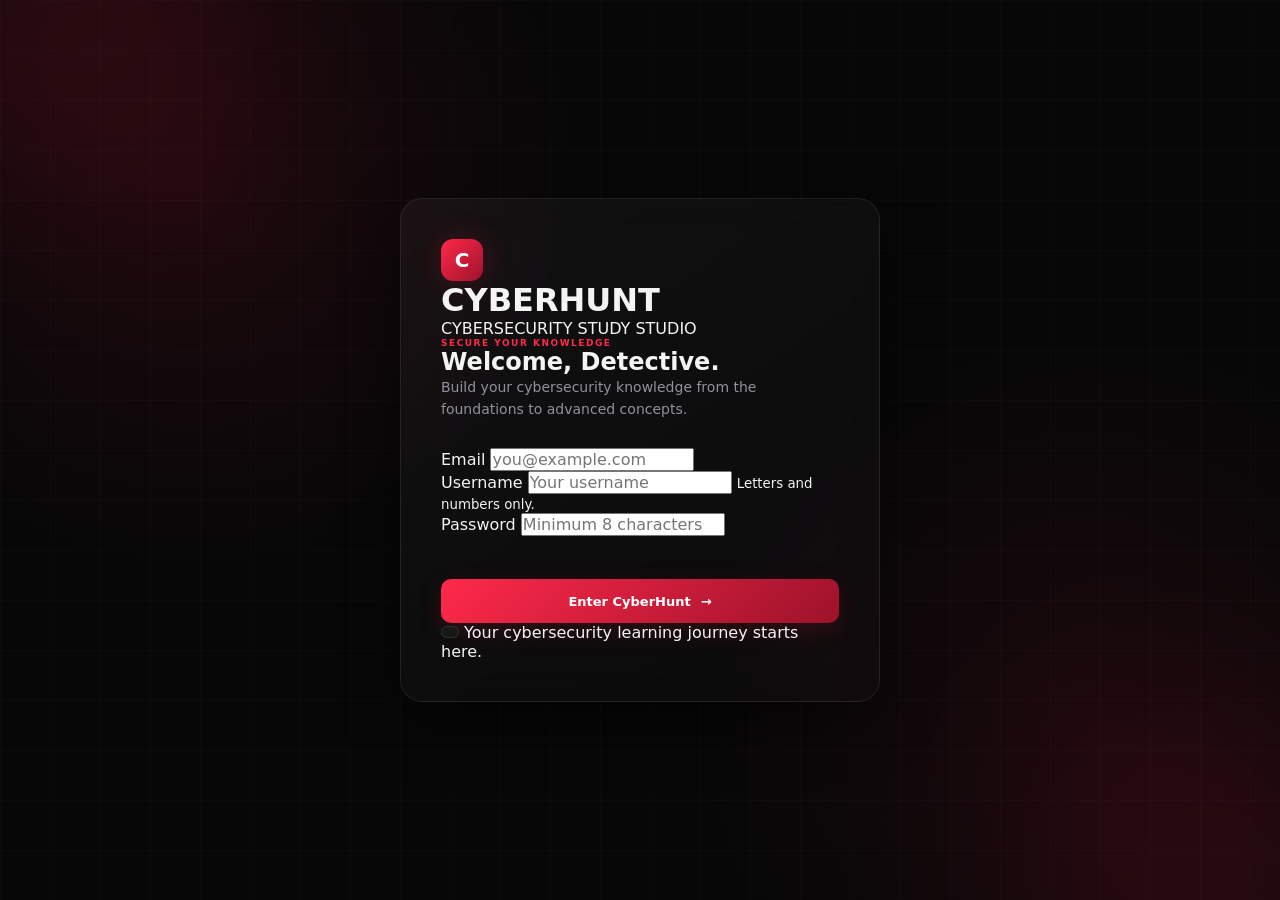
==== commit 5f0fe7ab: "Update index.html" ====
--- a/index.html
+++ b/index.html
@@ -3,113 +3,68 @@
 <head>
     <meta charset="UTF-8">
     <meta name="viewport" content="width=device-width, initial-scale=1.0">
-
-    <title>CyberHunt | Cybersecurity Learning Lab</title>
-
-    <meta
-        name="description"
-        content="CyberHunt is a cybersecurity learning platform with AI Study Studio, case studies, materials, quizzes and practice labs."
-    >
-
+    <title>CyberHunt | Cybersecurity Study Studio</title>
+    <meta name="description" content="CyberHunt - Learn cybersecurity from foundations to advanced concepts through materials, case studies, quizzes and practical labs.">
     <link rel="stylesheet" href="style.css">
 </head>
 
 <body>
 
-<!-- =========================================================
-     LOGIN
-========================================================= -->
+<!-- ================= LOGIN ================= -->
 
 <div id="loginPage" class="login-page">
-
     <div class="login-glow glow-one"></div>
     <div class="login-glow glow-two"></div>
 
     <div class="login-card">
-
-        <div class="brand large-brand">
+        <div class="brand-center">
             <div class="brand-mark">C</div>
             <div>
-                <div class="brand-name">CyberHunt</div>
-                <div class="brand-subtitle">Digital Security Learning Lab</div>
+                <h1>CYBER<span>HUNT</span></h1>
+                <p>CYBERSECURITY STUDY STUDIO</p>
             </div>
         </div>
 
         <div class="login-heading">
-            <span class="red-line"></span>
-            <h1>Welcome, Detective</h1>
-            <p>
-                Learn cybersecurity from fundamentals to advanced concepts,
-                investigate real-world scenarios and build practical knowledge.
-            </p>
+            <span class="eyebrow">SECURE YOUR KNOWLEDGE</span>
+            <h2>Welcome, Detective.</h2>
+            <p>Build your cybersecurity knowledge from the foundations to advanced concepts.</p>
         </div>
 
-        <form id="loginForm" novalidate>
-
-            <div class="form-group">
-                <label for="email">Email</label>
-                <input
-                    id="email"
-                    type="email"
-                    placeholder="you@example.com"
-                    autocomplete="email"
-                >
-            </div>
-
-            <div class="form-group">
-                <label for="username">Username</label>
-                <input
-                    id="username"
-                    type="text"
-                    placeholder="Your username"
-                    autocomplete="username"
-                    maxlength="30"
-                >
-                <small>No spaces or special characters.</small>
-            </div>
-
-            <div class="form-group">
-                <label for="password">Password</label>
-
-                <div class="password-wrapper">
-                    <input
-                        id="password"
-                        type="password"
-                        placeholder="Minimum 8 characters"
-                        autocomplete="new-password"
-                    >
-                    <button
-                        type="button"
-                        id="togglePassword"
-                        class="password-toggle"
-                    >
-                        Show
-                    </button>
-                </div>
+        <form id="loginForm">
+            <div class="input-group">
+                <label>Email</label>
+                <input id="emailInput" type="email" placeholder="you@example.com" required>
+            </div>
+
+            <div class="input-group">
+                <label>Username</label>
+                <input id="usernameInput" type="text" placeholder="Your username" required>
+                <small>Letters and numbers only.</small>
+            </div>
+
+            <div class="input-group">
+                <label>Password</label>
+                <input id="passwordInput" type="password" placeholder="Minimum 8 characters" required>
             </div>
 
             <div id="loginError" class="form-error"></div>
 
-            <button type="submit" class="primary-btn login-btn">
+            <button type="submit" class="primary-btn full-btn">
                 Enter CyberHunt
                 <span>→</span>
             </button>
-
         </form>
 
-        <div class="demo-note">
-            <strong>Demo access:</strong>
-            This GitHub Pages version uses local browser login.
-            It does not send or store your password on a server.
+        <div class="login-footer">
+            <span class="status-dot"></span>
+            Your cybersecurity learning journey starts here.
         </div>
-
     </div>
 </div>
 
 
-<!-- =========================================================
-     MAIN APPLICATION
-========================================================= -->
+<!-- ================= APPLICATION ================= -->
 
 <div id="app" class="app hidden">
 
@@ -118,15 +73,14 @@
     <aside class="sidebar" id="sidebar">
 
         <div class="sidebar-brand">
-            <div class="brand-mark">C</div>
-
+            <div class="brand-mark small">C</div>
             <div>
-                <div class="brand-name">CyberHunt</div>
-                <div class="brand-subtitle">Learning Lab</div>
+                <h2>CYBER<span>HUNT</span></h2>
+                <small>STUDY STUDIO</small>
             </div>
         </div>
 
-        <div class="sidebar-section-label">WORKSPACE</div>
+        <div class="sidebar-section-title">WORKSPACE</div>
 
         <nav class="main-nav">
 
@@ -146,12 +100,12 @@
             </button>
 
             <button class="nav-item" data-section="cases">
-                <span class="nav-icon">◉</span>
+                <span class="nav-icon">◈</span>
                 <span>Case Studies</span>
             </button>
 
             <button class="nav-item" data-section="quizzes">
-                <span class="nav-icon">✓</span>
+                <span class="nav-icon">?</span>
                 <span>Mini Quizzes</span>
             </button>
 
@@ -161,7 +115,7 @@
             </button>
 
             <button class="nav-item" data-section="badges">
-                <span class="nav-icon">◇</span>
+                <span class="nav-icon">◆</span>
                 <span>Badges</span>
             </button>
 
@@ -169,18 +123,11 @@
 
         <div class="sidebar-bottom">
 
-            <div class="progress-mini">
-                <div class="progress-mini-header">
-                    <span>Learning progress</span>
-                    <span id="sidebarProgressText">0%</span>
-                </div>
-
-                <div class="progress-track">
-                    <div
-                        id="sidebarProgress"
-                        class="progress-fill"
-                        style="width:0%"
-                    ></div>
+            <div class="sidebar-tip">
+                <div class="tip-icon">✦</div>
+                <div>
+                    <strong>Study Tip</strong>
+                    <p>Understand the concept first. Practice it next.</p>
                 </div>
             </div>
 
@@ -190,75 +137,82 @@
             </button>
 
         </div>
-
     </aside>
 
 
     <!-- MAIN -->
 
-    <main class="main-area">
+    <main class="main-content">
 
         <!-- TOPBAR -->
 
         <header class="topbar">
 
-            <button id="mobileMenuBtn" class="mobile-menu-btn">
-                ☰
-            </button>
-
-            <div class="mobile-title">
-                <strong>CyberHunt</strong>
+            <button id="mobileMenuBtn" class="mobile-menu-btn">☰</button>
+
+            <div class="topbar-title">
+                <span class="topbar-label">CYBERHUNT</span>
+                <span id="pageTitle">Dashboard</span>
             </div>
 
             <div class="topbar-right">
 
-                <div class="xp-pill">
-                    <span>XP</span>
-                    <strong id="topXP">0</strong>
-                </div>
-
-                <div class="level-pill">
-                    Level <strong id="topLevel">1</strong>
-                </div>
-
-                <div class="profile">
-                    <div class="profile-avatar" id="profileAvatar">D</div>
-                    <div class="profile-info">
-                        <strong id="profileName">Detective</strong>
-                        <span>Cyber Learner</span>
-                    </div>
-                </div>
-
-            </div>
-
+                <div class="top-stat">
+                    <span class="top-stat-icon">XP</span>
+                    <div>
+                        <strong id="headerXP">0</strong>
+                        <small>XP</small>
+                    </div>
+                </div>
+
+                <div class="top-stat">
+                    <span class="top-stat-icon">LV</span>
+                    <div>
+                        <strong id="headerLevel">1</strong>
+                        <small>LEVEL</small>
+                    </div>
+                </div>
+
+                <div class="top-profile">
+                    <div id="profileInitials">D</div>
+                    <span id="headerUsername">Detective</span>
+                </div>
+
+            </div>
         </header>
 
 
-        <!-- =================================================
-             DASHBOARD
-        ================================================== -->
-
-        <section id="dashboard" class="content-section active-section">
-
-            <div class="page-heading">
-
-                <div>
-                    <span class="eyebrow">CYBERHUNT LEARNING LAB</span>
-
-                    <h1>
-                        Welcome back,
-                        <span id="welcomeName">Detective</span>.
-                    </h1>
-
+        <!-- ================= DASHBOARD ================= -->
+
+        <section id="dashboard" class="page-section active-section">
+
+            <div class="hero-banner">
+
+                <div>
+                    <span class="eyebrow">YOUR SECURITY LEARNING HUB</span>
+                    <h1>Welcome back, <span id="welcomeName">Detective</span>.</h1>
                     <p>
-                        Continue your cybersecurity journey from fundamentals
-                        to advanced security concepts.
+                        Investigate concepts, understand real cybersecurity situations,
+                        practice technical skills and build your expertise.
                     </p>
-                </div>
-
-                <button class="outline-btn" data-go-section="ai">
-                    Ask Study AI →
-                </button>
+
+                    <div class="hero-actions">
+                        <button class="primary-btn" data-section-action="materials">
+                            Continue Learning →
+                        </button>
+
+                        <button class="secondary-btn" data-section-action="ai">
+                            Ask AI Study Studio
+                        </button>
+                    </div>
+                </div>
+
+                <div class="hero-symbol">
+                    <div class="symbol-ring">
+                        <span>CYBER</span>
+                        <strong>HUNT</strong>
+                    </div>
+                </div>
 
             </div>
 
@@ -266,35 +220,39 @@
             <div class="stats-grid">
 
                 <div class="stat-card">
-                    <div class="stat-icon red">XP</div>
-                    <div>
-                        <span>Total XP</span>
-                        <strong id="dashXP">0</strong>
-                    </div>
+                    <div class="stat-card-top">
+                        <span>LEARNING XP</span>
+                        <span class="stat-symbol">✦</span>
+                    </div>
+                    <strong id="dashboardXP">0</strong>
+                    <p>Total experience earned</p>
                 </div>
 
                 <div class="stat-card">
-                    <div class="stat-icon">◉</div>
-                    <div>
-                        <span>Cases Completed</span>
-                        <strong id="dashCases">0 / 50</strong>
-                    </div>
+                    <div class="stat-card-top">
+                        <span>CASE STUDIES</span>
+                        <span class="stat-symbol">◈</span>
+                    </div>
+                    <strong id="dashboardCases">0/50</strong>
+                    <p>Investigations completed</p>
                 </div>
 
                 <div class="stat-card">
-                    <div class="stat-icon">✓</div>
-                    <div>
-                        <span>Quiz Score</span>
-                        <strong id="dashQuiz">0%</strong>
-                    </div>
+                    <div class="stat-card-top">
+                        <span>QUIZ BEST</span>
+                        <span class="stat-symbol">?</span>
+                    </div>
+                    <strong id="dashboardQuiz">0%</strong>
+                    <p>Highest quiz score</p>
                 </div>
 
                 <div class="stat-card">
-                    <div class="stat-icon">◇</div>
-                    <div>
-                        <span>Badges</span>
-                        <strong id="dashBadges">0</strong>
-                    </div>
+                    <div class="stat-card-top">
+                        <span>BADGES</span>
+                        <span class="stat-symbol">◆</span>
+                    </div>
+                    <strong id="dashboardBadges">0</strong>
+                    <p>Achievements unlocked</p>
                 </div>
 
             </div>
@@ -302,305 +260,213 @@
 
             <div class="dashboard-grid">
 
-                <div class="panel continue-panel">
+                <div class="panel roadmap-panel">
 
                     <div class="panel-header">
                         <div>
-                            <span class="eyebrow">CONTINUE LEARNING</span>
-                            <h2 id="currentMissionTitle">
-                                Cybersecurity Fundamentals
-                            </h2>
-                        </div>
-
-                        <span class="status-dot">ACTIVE</span>
-                    </div>
-
-                    <p id="currentMissionText">
-                        Start with the foundations of cybersecurity:
-                        CIA Triad, threats, vulnerabilities, risk,
-                        authentication and security controls.
-                    </p>
-
-                    <div class="mission-progress">
-
-                        <div class="progress-label">
-                            <span>Overall learning path</span>
-                            <strong id="overallPercent">0%</strong>
-                        </div>
-
-                        <div class="progress-track large">
-                            <div
-                                id="overallProgress"
-                                class="progress-fill"
-                                style="width:0%"
-                            ></div>
-                        </div>
-
-                    </div>
-
-                    <button
-                        class="primary-btn"
-                        data-go-section="materials"
-                    >
-                        Continue Learning →
-                    </button>
-
-                </div>
-
-
-                <div class="panel quick-panel">
+                            <span class="eyebrow">LEARNING PATH</span>
+                            <h2>Cybersecurity Roadmap</h2>
+                        </div>
+                        <span class="panel-count">BEGINNER → ADVANCED</span>
+                    </div>
+
+                    <div class="roadmap">
+
+                        <div class="roadmap-item completed-looking">
+                            <div class="roadmap-number">01</div>
+                            <div>
+                                <strong>Cybersecurity Foundations</strong>
+                                <p>CIA Triad, threats, vulnerabilities, assets and risk.</p>
+                            </div>
+                            <span>FOUNDATION</span>
+                        </div>
+
+                        <div class="roadmap-item">
+                            <div class="roadmap-number">02</div>
+                            <div>
+                                <strong>Identity & Access</strong>
+                                <p>Authentication, authorization, MFA and least privilege.</p>
+                            </div>
+                            <span>CORE</span>
+                        </div>
+
+                        <div class="roadmap-item">
+                            <div class="roadmap-number">03</div>
+                            <div>
+                                <strong>Network & Application Security</strong>
+                                <p>Firewalls, attacks, secure web applications and monitoring.</p>
+                            </div>
+                            <span>INTERMEDIATE</span>
+                        </div>
+
+                        <div class="roadmap-item">
+                            <div class="roadmap-number">04</div>
+                            <div>
+                                <strong>Cryptography & Security Engineering</strong>
+                                <p>Hashing, encryption, PKI, signatures and secure design.</p>
+                            </div>
+                            <span>ADVANCED</span>
+                        </div>
+
+                        <div class="roadmap-item">
+                            <div class="roadmap-number">05</div>
+                            <div>
+                                <strong>Incident Response & Forensics</strong>
+                                <p>Detection, evidence, investigation, containment and recovery.</p>
+                            </div>
+                            <span>ADVANCED</span>
+                        </div>
+
+                    </div>
+                </div>
+
+
+                <div class="panel mission-panel">
 
                     <div class="panel-header">
                         <div>
-                            <span class="eyebrow">QUICK ACCESS</span>
-                            <h2>Study tools</h2>
-                        </div>
-                    </div>
-
-                    <button class="quick-action" data-go-section="ai">
-                        <span>✦</span>
+                            <span class="eyebrow">RECOMMENDED</span>
+                            <h2>Today's Mission</h2>
+                        </div>
+                    </div>
+
+                    <div class="mission-box">
+                        <div class="mission-icon">✦</div>
+                        <h3>Understand Before You Defend</h3>
+                        <p>
+                            Start with a cybersecurity material, test your understanding
+                            with a case study, then reinforce it in a practice lab.
+                        </p>
+                        <button class="text-btn" data-section-action="materials">
+                            Open Materials →
+                        </button>
+                    </div>
+
+                    <div class="quick-links">
+
+                        <button data-section-action="cases">
+                            <span>◈</span>
+                            <div>
+                                <strong>Case Studies</strong>
+                                <small>50 scenarios</small>
+                            </div>
+                        </button>
+
+                        <button data-section-action="labs">
+                            <span>⌘</span>
+                            <div>
+                                <strong>Practice Labs</strong>
+                                <small>5 practical topics</small>
+                            </div>
+                        </button>
+
+                    </div>
+
+                </div>
+
+            </div>
+
+        </section>
+
+
+        <!-- ================= AI STUDY STUDIO ================= -->
+
+        <section id="ai" class="page-section">
+
+            <div class="section-heading">
+                <div>
+                    <span class="eyebrow">INTELLIGENT LEARNING</span>
+                    <h1>AI Study Studio</h1>
+                    <p>Ask about a cybersecurity concept and continue the conversation from where you left off.</p>
+                </div>
+
+                <button id="clearAI" class="secondary-btn">Clear Conversation</button>
+            </div>
+
+
+            <div class="ai-layout">
+
+                <div class="ai-chat-panel">
+
+                    <div class="ai-header">
+                        <div class="ai-avatar">✦</div>
                         <div>
-                            <strong>AI Study Studio</strong>
-                            <small>Ask anything about cybersecurity</small>
-                        </div>
-                        <b>→</b>
-                    </button>
-
-                    <button class="quick-action" data-go-section="cases">
-                        <span>◉</span>
-                        <div>
-                            <strong>Case Investigations</strong>
-                            <small>Practice scenario-based reasoning</small>
-                        </div>
-                        <b>→</b>
-                    </button>
-
-                    <button class="quick-action" data-go-section="labs">
-                        <span>⌘</span>
-                        <div>
-                            <strong>Practice Labs</strong>
-                            <small>Learn through safe hands-on exercises</small>
-                        </div>
-                        <b>→</b>
-                    </button>
-
-                </div>
-
-            </div>
-
-
-            <div class="panel roadmap-panel">
-
-                <div class="panel-header">
-                    <div>
-                        <span class="eyebrow">LEARNING ROADMAP</span>
-                        <h2>From beginner to advanced</h2>
-                    </div>
-                </div>
-
-                <div class="roadmap">
-
-                    <div class="roadmap-step completed-style">
-                        <div class="roadmap-number">01</div>
-                        <div>
-                            <strong>Foundations</strong>
-                            <span>CIA Triad • Threats • Risk • Security basics</span>
-                        </div>
-                    </div>
-
-                    <div class="roadmap-line"></div>
-
-                    <div class="roadmap-step">
-                        <div class="roadmap-number">02</div>
-                        <div>
-                            <strong>Core Security</strong>
-                            <span>Networking • Cryptography • IAM • Malware</span>
-                        </div>
-                    </div>
-
-                    <div class="roadmap-line"></div>
-
-                    <div class="roadmap-step">
-                        <div class="roadmap-number">03</div>
-                        <div>
-                            <strong>Defensive Security</strong>
-                            <span>SIEM • IDS/IPS • Incident Response • SOC</span>
-                        </div>
-                    </div>
-
-                    <div class="roadmap-line"></div>
-
-                    <div class="roadmap-step">
-                        <div class="roadmap-number">04</div>
-                        <div>
-                            <strong>Application Security</strong>
-                            <span>OWASP • Secure Design • Web Security</span>
-                        </div>
-                    </div>
-
-                    <div class="roadmap-line"></div>
-
-                    <div class="roadmap-step">
-                        <div class="roadmap-number">05</div>
-                        <div>
-                            <strong>Advanced Security</strong>
-                            <span>Zero Trust • Cloud • Forensics • Governance</span>
-                        </div>
-                    </div>
-
-                </div>
-
-            </div>
-
-        </section>
-
-
-        <!-- =================================================
-             AI STUDY STUDIO
-        ================================================== -->
-
-        <section id="ai" class="content-section">
-
-            <div class="page-heading">
-
-                <div>
-                    <span class="eyebrow">INTELLIGENT STUDY ASSISTANT</span>
-                    <h1>AI Study Studio</h1>
-                    <p>
-                        Ask CyberHunt to explain, compare, revise or
-                        simplify cybersecurity concepts.
-                    </p>
-                </div>
-
-            </div>
-
-
-            <div class="ai-layout">
-
-                <div class="panel ai-chat-panel">
-
-                    <div class="ai-header">
-
-                        <div class="ai-title">
-
-                            <div class="ai-orb">✦</div>
-
-                            <div>
-                                <strong>CyberHunt Study AI</strong>
-                                <span>Library-aware study assistant</span>
-                            </div>
-
-                        </div>
-
-                        <span class="ai-status">
-                            <i></i> READY
-                        </span>
-
-                    </div>
-
-
-                    <div id="chatMessages" class="chat-messages">
-
-                        <div class="chat-message assistant">
-
-                            <div class="message-avatar">C</div>
-
-                            <div class="message-content">
-
-                                <strong>CyberHunt AI</strong>
-
-                                <p>
-                                    Hello, Detective. Ask me anything about
-                                    cybersecurity. I can explain concepts,
-                                    compare topics, create revision notes,
-                                    give scenario examples and point you
-                                    toward trusted resources.
-                                </p>
-
-                            </div>
-
-                        </div>
-
-                    </div>
-
-
-                    <div class="suggested-prompts">
-
-                        <button data-prompt="Explain the CIA Triad simply">
+                            <strong>CyberHunt Study Assistant</strong>
+                            <span>Cybersecurity learning assistant</span>
+                        </div>
+                        <span class="ai-online">READY</span>
+                    </div>
+
+                    <div id="chatMessages" class="chat-messages"></div>
+
+                    <div class="suggestion-row">
+
+                        <button class="suggestion-btn" data-ai-prompt="Explain the CIA Triad simply with an example.">
                             Explain CIA Triad
                         </button>
 
-                        <button data-prompt="Difference between threat, vulnerability and risk">
-                            Threat vs Risk
-                        </button>
-
-                        <button data-prompt="Explain phishing with a scenario">
-                            Phishing scenario
-                        </button>
-
-                        <button data-prompt="Teach me cryptography from basics">
-                            Learn cryptography
-                        </button>
-
-                        <button data-prompt="Explain OWASP Top 10">
-                            OWASP Top 10
-                        </button>
-
-                    </div>
-
+                        <button class="suggestion-btn" data-ai-prompt="What is the difference between authentication and authorization?">
+                            Authentication vs Authorization
+                        </button>
+
+                        <button class="suggestion-btn" data-ai-prompt="Teach me hashing with a simple example.">
+                            Teach Hashing
+                        </button>
+
+                        <button class="suggestion-btn" data-ai-prompt="Explain SQL injection from a defensive cybersecurity perspective.">
+                            SQL Injection
+                        </button>
+
+                    </div>
 
                     <form id="aiForm" class="ai-input-area">
 
                         <textarea
                             id="aiInput"
-                            rows="2"
-                            placeholder="Ask a cybersecurity question..."
+                            rows="1"
+                            placeholder="Ask anything about cybersecurity..."
                         ></textarea>
 
-                        <button type="submit" class="primary-btn">
-                            Ask AI
-                            <span>→</span>
-                        </button>
+                        <button type="submit" class="send-btn">↑</button>
 
                     </form>
 
                 </div>
 
 
-                <div class="ai-side">
+                <div class="ai-side-panel">
 
                     <div class="panel">
-                        <span class="eyebrow">WHAT IT CAN DO</span>
-                        <h2>Study smarter</h2>
-
-                        <ul class="feature-list">
-                            <li>Explain difficult topics simply</li>
-                            <li>Give exam-focused definitions</li>
-                            <li>Compare two cybersecurity concepts</li>
-                            <li>Create scenario-based questions</li>
-                            <li>Give revision summaries</li>
-                            <li>Connect topics to the CyberHunt library</li>
-                            <li>Open web research for current information</li>
-                        </ul>
-                    </div>
-
-
-                    <div class="panel web-research-card">
-
-                        <span class="eyebrow">CURRENT INFORMATION</span>
-
-                        <h2>Need the live web?</h2>
-
-                        <p>
-                            GitHub Pages cannot safely run a private AI API.
-                            CyberHunt can still open a web search for
-                            current cybersecurity information.
+                        <span class="eyebrow">STUDY WITH CONTEXT</span>
+                        <h3>Ask better questions</h3>
+
+                        <div class="prompt-card">
+                            <span>01</span>
+                            <p>“Explain this like I'm preparing for an exam.”</p>
+                        </div>
+
+                        <div class="prompt-card">
+                            <span>02</span>
+                            <p>“Give me a real-world scenario.”</p>
+                        </div>
+
+                        <div class="prompt-card">
+                            <span>03</span>
+                            <p>“Compare these two cybersecurity concepts.”</p>
+                        </div>
+
+                        <div class="prompt-card">
+                            <span>04</span>
+                            <p>“Give me a scenario-based question.”</p>
+                        </div>
+                    </div>
+
+                    <div class="panel">
+                        <span class="eyebrow">CURRENT TOPIC</span>
+                        <h3 id="aiCurrentTopic">General Cybersecurity</h3>
+                        <p id="aiCurrentDescription">
+                            Choose a material or practice lab to study a specific topic here.
                         </p>
-
-                        <button id="webSearchBtn" class="outline-btn">
-                            Search Web →
-                        </button>
-
                     </div>
 
                 </div>
@@ -610,581 +476,109 @@
         </section>
 
 
-        <!-- =================================================
-             MATERIALS
-        ================================================== -->
-
-        <section id="materials" class="content-section">
-
-            <div class="page-heading">
-
-                <div>
-                    <span class="eyebrow">KNOWLEDGE LIBRARY</span>
-                    <h1>Cybersecurity Materials</h1>
-                    <p>
-                        A structured path from first principles to
-                        advanced cybersecurity.
-                    </p>
-                </div>
-
-            </div>
-
-
-            <div class="material-filter">
-
-                <button class="filter-btn active" data-level-filter="all">
-                    All
-                </button>
-
-                <button class="filter-btn" data-level-filter="beginner">
-                    Beginner
-                </button>
-
-                <button class="filter-btn" data-level-filter="intermediate">
-                    Intermediate
-                </button>
-
-                <button class="filter-btn" data-level-filter="advanced">
-                    Advanced
-                </button>
-
-            </div>
-
+        <!-- ================= MATERIALS ================= -->
+
+        <section id="materials" class="page-section">
+
+            <div class="section-heading">
+                <div>
+                    <span class="eyebrow">CYBERSECURITY LIBRARY</span>
+                    <h1>Materials</h1>
+                    <p>Build your knowledge from fundamental concepts to advanced security engineering.</p>
+                </div>
+            </div>
+
+            <div class="search-filter-bar">
+
+                <div class="search-box">
+                    <span>⌕</span>
+                    <input id="materialSearch" type="text" placeholder="Search cybersecurity topics...">
+                </div>
+
+                <div class="filter-buttons">
+                    <button class="filter-btn active" data-filter="all">All</button>
+                    <button class="filter-btn" data-filter="Beginner">Beginner</button>
+                    <button class="filter-btn" data-filter="Intermediate">Intermediate</button>
+                    <button class="filter-btn" data-filter="Advanced">Advanced</button>
+                </div>
+
+            </div>
 
             <div id="materialsGrid" class="materials-grid"></div>
 
-
-            <div class="panel resources-panel">
-
-                <div class="panel-header">
-                    <div>
-                        <span class="eyebrow">TRUSTED RESOURCES</span>
-                        <h2>Continue beyond CyberHunt</h2>
-                    </div>
-                </div>
-
-                <div class="resource-grid">
-
-                    <a
-                        href="https://www.nist.gov/cyberframework"
-                        target="_blank"
-                        rel="noopener"
-                        class="resource-card"
-                    >
-                        <strong>NIST Cybersecurity Framework</strong>
-                        <span>
-                            Risk management and cybersecurity framework resources.
-                        </span>
-                        <b>Open resource →</b>
-                    </a>
-
-                    <a
-                        href="https://owasp.org/projects/top-ten"
-                        target="_blank"
-                        rel="noopener"
-                        class="resource-card"
-                    >
-                        <strong>OWASP Top 10</strong>
-                        <span>
-                            Learn the major web application security risks.
-                        </span>
-                        <b>Open resource →</b>
-                    </a>
-
-                    <a
-                        href="https://gchq.github.io/CyberChef/"
-                        target="_blank"
-                        rel="noopener"
-                        class="resource-card"
-                    >
-                        <strong>CyberChef</strong>
-                        <span>
-                            Browser-based data transformation and analysis tool.
-                        </span>
-                        <b>Open resource →</b>
-                    </a>
-
-                    <a
-                        href="https://vwad.owasp.org/app/webgoat/"
-                        target="_blank"
-                        rel="noopener"
-                        class="resource-card"
-                    >
-                        <strong>OWASP WebGoat</strong>
-                        <span>
-                            Deliberately vulnerable application for authorized
-                            security education.
-                        </span>
-                        <b>Open resource →</b>
-                    </a>
-
-                </div>
-
-            </div>
-
         </section>
 
 
-        <!-- =================================================
-             CASE STUDIES
-        ================================================== -->
-
-        <section id="cases" class="content-section">
-
-            <div class="page-heading">
-
-                <div>
-                    <span class="eyebrow">INVESTIGATION LAB</span>
-                    <h1>Cyber Case Studies</h1>
-                    <p>
-                        Investigate realistic cybersecurity situations,
-                        inspect clues and choose the best security decision.
-                    </p>
-                </div>
-
-            </div>
-
-
-            <div id="caseOverview">
-
-                <div id="caseGrid" class="case-grid"></div>
-
-            </div>
-
-
-            <div id="caseWorkspace" class="case-workspace hidden">
-
-                <button id="backToCases" class="back-btn">
-                    ← Back to case studies
-                </button>
-
-                <div class="case-workspace-header">
-
-                    <div>
-                        <span class="eyebrow" id="caseCategory">
-                            CASE
-                        </span>
-
-                        <h1 id="caseTitle">
-                            Case title
-                        </h1>
-
-                        <p id="caseDescription">
-                            Case description
-                        </p>
-                    </div>
-
-                    <div class="case-level-counter">
-                        Level <strong id="caseLevelNumber">1</strong> / 10
-                    </div>
-
-                </div>
-
-
-                <div class="level-selector" id="levelSelector"></div>
-
-
-                <div class="case-content-grid">
-
-                    <div class="panel scenario-panel">
-
-                        <div class="scenario-label">
-                            <span>SCENARIO</span>
-                            <span id="caseXP">+25 XP</span>
-                        </div>
-
-                        <h2 id="scenarioTitle">
-                            Investigation
-                        </h2>
-
-                        <p id="scenarioText">
-                            Scenario text.
-                        </p>
-
-                        <div class="clues-box">
-
-                            <div class="clues-title">
-                                <strong>Evidence & Clues</strong>
-                                <button id="hintBtn" class="small-btn">
-                                    Reveal hint
-                                </button>
-                            </div>
-
-                            <ul id="clueList"></ul>
-
-                            <div id="hintBox" class="hint-box hidden"></div>
-
-                        </div>
-
-                    </div>
-
-
-                    <div class="panel question-panel">
-
-                        <span class="eyebrow">DETECTIVE DECISION</span>
-
-                        <h2 id="questionText">
-                            Question
-                        </h2>
-
-                        <div id="answerOptions" class="answer-options"></div>
-
-                        <button
-                            id="submitCaseAnswer"
-                            class="primary-btn full-btn"
-                        >
-                            Submit Decision
-                        </button>
-
-                        <div
-                            id="caseFeedback"
-                            class="case-feedback hidden"
-                        ></div>
-
-                    </div>
-
-                </div>
-
-            </div>
+        <!-- ================= CASE STUDIES ================= -->
+
+        <section id="cases" class="page-section">
+
+            <div class="section-heading">
+                <div>
+                    <span class="eyebrow">SCENARIO-BASED LEARNING</span>
+                    <h1>Case Studies</h1>
+                    <p>Analyze realistic cybersecurity situations and identify the correct defensive response.</p>
+                </div>
+
+                <div class="case-total">
+                    <strong id="caseProgressTop">0/50</strong>
+                    <span>completed</span>
+                </div>
+            </div>
+
+            <div id="caseTracksGrid" class="case-tracks-grid"></div>
+
+            <div id="caseLevelsPanel" class="case-detail-panel hidden"></div>
 
         </section>
 
 
-        <!-- =================================================
-             QUIZZES
-        ================================================== -->
-
-        <section id="quizzes" class="content-section">
-
-            <div class="page-heading">
-
+        <!-- ================= QUIZZES ================= -->
+
+        <section id="quizzes" class="page-section">
+
+            <div class="section-heading">
                 <div>
                     <span class="eyebrow">KNOWLEDGE CHECK</span>
                     <h1>Mini Quizzes</h1>
-                    <p>
-                        Test your cybersecurity knowledge with quick
-                        scenario-based questions.
-                    </p>
-                </div>
-
-            </div>
-
-
-            <div class="quiz-layout">
-
-                <div class="panel quiz-panel">
-
-                    <div class="quiz-top">
-
-                        <span id="quizProgress">
-                            Question 1 / 10
-                        </span>
-
-                        <span id="quizScore">
-                            Score: 0
-                        </span>
-
-                    </div>
-
-                    <div class="quiz-progress">
-                        <div
-                            id="quizProgressBar"
-                            class="progress-fill"
-                            style="width:10%"
-                        ></div>
-                    </div>
-
-                    <div class="quiz-question">
-
-                        <span class="eyebrow">SCENARIO QUESTION</span>
-
-                        <h2 id="quizQuestion">
-                            Loading question...
-                        </h2>
-
-                        <div id="quizOptions" class="answer-options"></div>
-
-                    </div>
-
-                    <button
-                        id="nextQuizBtn"
-                        class="primary-btn full-btn"
-                    >
-                        Check Answer
-                    </button>
-
-                    <div id="quizFeedback" class="quiz-feedback hidden"></div>
-
-                </div>
-
-
-                <div class="panel quiz-info">
-
-                    <span class="eyebrow">WHY QUIZ?</span>
-
-                    <h2>Think like a security analyst.</h2>
-
-                    <p>
-                        Cybersecurity is not only about memorizing definitions.
-                        Good analysts identify evidence, understand context,
-                        assess risk and choose an appropriate response.
-                    </p>
-
-                    <div class="quiz-tip">
-                        <strong>Study tip</strong>
-                        <span>
-                            If you get an answer wrong, read the explanation
-                            before moving to the next question.
-                        </span>
-                    </div>
-
-                </div>
-
-            </div>
+                    <p>Test your ability to identify and apply cybersecurity concepts.</p>
+                </div>
+            </div>
+
+            <div id="quizContainer"></div>
 
         </section>
 
 
-        <!-- =================================================
-             LABS
-        ================================================== -->
-
-        <section id="labs" class="content-section">
-
-            <div class="page-heading">
-
-                <div>
-                    <span class="eyebrow">SAFE HANDS-ON PRACTICE</span>
+        <!-- ================= LABS ================= -->
+
+        <section id="labs" class="page-section">
+
+            <div class="section-heading">
+                <div>
+                    <span class="eyebrow">LEARN → SEE → PRACTICE</span>
                     <h1>Practice Labs</h1>
-                    <p>
-                        Learn common security data concepts through
-                        safe browser-based exercises.
-                    </p>
-                </div>
-
-            </div>
-
-
-            <div class="lab-grid">
-
-                <!-- BASE64 -->
-
-                <div class="panel lab-card">
-
-                    <span class="lab-number">LAB 01</span>
-                    <h2>Base64</h2>
-
-                    <p>
-                        Base64 is an encoding format. It is not encryption.
-                    </p>
-
-                    <textarea
-                        id="base64Input"
-                        placeholder="Enter text..."
-                    ></textarea>
-
-                    <div class="lab-buttons">
-
-                        <button
-                            class="outline-btn"
-                            id="base64Encode"
-                        >
-                            Encode
-                        </button>
-
-                        <button
-                            class="outline-btn"
-                            id="base64Decode"
-                        >
-                            Decode
-                        </button>
-
-                    </div>
-
-                    <div id="base64Output" class="lab-output">
-                        Result appears here.
-                    </div>
-
-                </div>
-
-
-                <!-- URL -->
-
-                <div class="panel lab-card">
-
-                    <span class="lab-number">LAB 02</span>
-                    <h2>URL Encoding</h2>
-
-                    <p>
-                        Learn how special characters are represented
-                        safely inside URLs.
-                    </p>
-
-                    <textarea
-                        id="urlInput"
-                        placeholder="Enter text..."
-                    ></textarea>
-
-                    <div class="lab-buttons">
-
-                        <button
-                            class="outline-btn"
-                            id="urlEncode"
-                        >
-                            Encode
-                        </button>
-
-                        <button
-                            class="outline-btn"
-                            id="urlDecode"
-                        >
-                            Decode
-                        </button>
-
-                    </div>
-
-                    <div id="urlOutput" class="lab-output">
-                        Result appears here.
-                    </div>
-
-                </div>
-
-
-                <!-- HEX -->
-
-                <div class="panel lab-card">
-
-                    <span class="lab-number">LAB 03</span>
-                    <h2>Hexadecimal</h2>
-
-                    <p>
-                        Convert normal text into hexadecimal representation
-                        and back again.
-                    </p>
-
-                    <textarea
-                        id="hexInput"
-                        placeholder="Enter text or hexadecimal..."
-                    ></textarea>
-
-                    <div class="lab-buttons">
-
-                        <button
-                            class="outline-btn"
-                            id="hexEncode"
-                        >
-                            Encode
-                        </button>
-
-                        <button
-                            class="outline-btn"
-                            id="hexDecode"
-                        >
-                            Decode
-                        </button>
-
-                    </div>
-
-                    <div id="hexOutput" class="lab-output">
-                        Result appears here.
-                    </div>
-
-                </div>
-
-
-                <!-- ROT13 -->
-
-                <div class="panel lab-card">
-
-                    <span class="lab-number">LAB 04</span>
-                    <h2>ROT13</h2>
-
-                    <p>
-                        Explore a simple substitution transformation
-                        frequently used for demonstrations.
-                    </p>
-
-                    <textarea
-                        id="rotInput"
-                        placeholder="Enter text..."
-                    ></textarea>
-
-                    <div class="lab-buttons">
-
-                        <button
-                            class="outline-btn"
-                            id="rotRun"
-                        >
-                            Transform
-                        </button>
-
-                    </div>
-
-                    <div id="rotOutput" class="lab-output">
-                        Result appears here.
-                    </div>
-
-                </div>
-
-
-                <!-- SHA256 -->
-
-                <div class="panel lab-card wide-lab">
-
-                    <span class="lab-number">LAB 05</span>
-                    <h2>SHA-256 Hashing</h2>
-
-                    <p>
-                        Hashing creates a fixed-length digest from data.
-                        A hash is not the same thing as encryption.
-                    </p>
-
-                    <textarea
-                        id="hashInput"
-                        placeholder="Enter text to hash..."
-                    ></textarea>
-
-                    <button
-                        class="primary-btn"
-                        id="hashBtn"
-                    >
-                        Generate SHA-256
-                    </button>
-
-                    <div id="hashOutput" class="lab-output">
-                        Hash appears here.
-                    </div>
-
-                </div>
-
-            </div>
-
-
-            <div class="safe-lab-note">
-                <strong>Educational safety:</strong>
-                These labs demonstrate encoding, transformation and hashing.
-                They do not attack real systems or bypass security controls.
-            </div>
+                    <p>Learn the theory first, follow a worked example, then experiment safely.</p>
+                </div>
+            </div>
+
+            <div id="labsGrid" class="labs-grid"></div>
+
+            <div id="labLearningPanel" class="lab-learning-panel hidden"></div>
 
         </section>
 
 
-        <!-- =================================================
-             BADGES
-        ================================================== -->
-
-        <section id="badges" class="content-section">
-
-            <div class="page-heading">
-
-                <div>
-                    <span class="eyebrow">ACHIEVEMENTS</span>
-                    <h1>Your Badges</h1>
-                    <p>
-                        Earn badges as you progress through CyberHunt.
-                    </p>
-                </div>
-
+        <!-- ================= BADGES ================= -->
+
+        <section id="badges" class="page-section">
+
+            <div class="section-heading">
+                <div>
+                    <span class="eyebrow">YOUR ACHIEVEMENTS</span>
+                    <h1>Badges</h1>
+                    <p>Milestones earned through consistent cybersecurity learning.</p>
+                </div>
             </div>
 
             <div id="badgesGrid" class="badges-grid"></div>
@@ -1192,16 +586,31 @@
         </section>
 
     </main>
-
 </div>
 
 
-<!-- TOAST -->
-
-<div id="toast" class="toast"></div>
-
-
-<script src="script.js" defer></script>
-
+<!-- ================= MATERIAL MODAL ================= -->
+
+<div id="materialModal" class="modal hidden">
+
+    <div class="modal-overlay" data-close-modal></div>
+
+    <div class="modal-box material-modal-box">
+
+        <button class="modal-close" data-close-modal>×</button>
+
+        <div id="materialModalContent"></div>
+
+    </div>
+
+</div>
+
+
+<!-- ================= TOAST ================= -->
+
+<div id="toastContainer" class="toast-container"></div>
+
+
+<script src="script.js"></script>
 </body>
 </html>
--- a/style.css
+++ b/style.css
@@ -1,1076 +1,2611 @@
-/* =========================================
+/* =========================================================
    CYBERHUNT
-   MAIN STYLES
-========================================= */
+   PROFESSIONAL CYBERSECURITY STUDY PLATFORM
+========================================================= */
+
+:root {
+    --bg: #070708;
+    --bg-soft: #0b0b0e;
+    --panel: #101014;
+    --panel-light: #15151a;
+
+    --border: rgba(255,255,255,0.08);
+    --border-red: rgba(225,30,55,0.35);
+
+    --text: #f4f4f5;
+    --muted: #92929c;
+    --muted-light: #b9b9c2;
+
+    --red: #e51d3d;
+    --red-bright: #ff294b;
+    --red-dark: #9d122a;
+
+    --success: #39d98a;
+    --warning: #f3b53f;
+
+    --shadow: 0 20px 60px rgba(0,0,0,0.45);
+
+    --radius: 16px;
+}
+
+/* =========================================================
+   RESET
+========================================================= */
 
 * {
+    box-sizing: border-box;
     margin: 0;
     padding: 0;
-    box-sizing: border-box;
-}
-
-:root {
-    --red: #ff1744;
-    --dark-red: #8b001f;
-    --bright-red: #ff3158;
-    --black: #050507;
-    --dark: #0b0b10;
-    --panel: rgba(12, 12, 18, 0.92);
-    --white: #f5f5f5;
-    --gray: #96969f;
-    --green: #00ff9d;
-}
-
-html,
+}
+
+html {
+    scroll-behavior: smooth;
+}
+
 body {
-    width: 100%;
-    height: 100%;
-    overflow: hidden;
-}
-
-body {
-    font-family: Arial, Helvetica, sans-serif;
-    background: #030305;
-    color: var(--white);
-}
-
-
-/* =========================================
-   COMMON
-========================================= */
-
-.screen {
-    position: fixed;
-    inset: 0;
-    width: 100%;
-    height: 100%;
-    overflow: hidden;
+    background: var(--bg);
+    color: var(--text);
+    font-family:
+        Inter,
+        ui-sans-serif,
+        system-ui,
+        -apple-system,
+        BlinkMacSystemFont,
+        "Segoe UI",
+        sans-serif;
+    min-height: 100vh;
+}
+
+button,
+input,
+textarea {
+    font: inherit;
+}
+
+button {
+    cursor: pointer;
+}
+
+a {
+    color: inherit;
+    text-decoration: none;
 }
 
 .hidden {
     display: none !important;
 }
 
-.screen.active {
-    display: flex;
-}
-
-span {
-    color: var(--red);
-}
-
-
-/* =========================================
-   LOADING
-========================================= */
-
-#loadingScreen {
+/* =========================================================
+   LOGIN
+========================================================= */
+
+.login-page {
+    min-height: 100vh;
+    display: flex;
     align-items: center;
     justify-content: center;
-    flex-direction: column;
-    background:
-        radial-gradient(circle at center, rgba(255, 0, 50, 0.12), transparent 40%),
-        #030305;
-}
-
-.loading-logo {
-    text-align: center;
-}
-
-.logo-symbol {
-    width: 70px;
-    height: 70px;
-    border: 2px solid var(--red);
-    margin: auto;
-    display: flex;
-    align-items: center;
-    justify-content: center;
-    font-size: 45px;
-    color: var(--red);
-    box-shadow: 0 0 30px rgba(255, 23, 68, .35);
-}
-
-.loading-logo h1 {
-    margin-top: 25px;
-    font-size: 48px;
-    letter-spacing: 8px;
-}
-
-.loading-logo h1 span {
-    color: var(--red);
-}
-
-.loading-logo p {
-    margin-top: 10px;
-    color: var(--gray);
-    font-size: 11px;
-    letter-spacing: 5px;
-}
-
-.loading-bar {
-    width: 300px;
-    height: 3px;
-    background: #222;
-    margin-top: 45px;
-}
-
-#loadingProgress {
-    width: 0;
-    height: 100%;
-    background: var(--red);
-    box-shadow: 0 0 15px var(--red);
-    transition: width .1s linear;
-}
-
-.loading-text {
-    margin-top: 15px;
-    color: var(--red);
-    font-size: 11px;
-    letter-spacing: 3px;
-}
-
-
-/* =========================================
-   LOGIN
-========================================= */
-
-#loginScreen {
-    align-items: center;
-    justify-content: center;
-    background:
-        radial-gradient(circle at 50% 40%, rgba(255, 0, 40, .12), transparent 45%),
-        #040406;
-}
-
-.login-background-grid,
-.victory-grid {
-    position: absolute;
-    inset: 0;
-    background-image:
-        linear-gradient(rgba(255,255,255,.025) 1px, transparent 1px),
-        linear-gradient(90deg, rgba(255,255,255,.025) 1px, transparent 1px);
-    background-size: 45px 45px;
-    mask-image: linear-gradient(to bottom, black, transparent);
-}
-
-.login-container {
-    position: relative;
-    width: min(440px, 90%);
-    text-align: center;
-    z-index: 2;
-}
-
-.login-brand .small-symbol {
-    font-size: 42px;
-    color: var(--red);
-}
-
-.login-brand h1 {
-    margin-top: 5px;
-    font-size: 42px;
-    letter-spacing: 7px;
-}
-
-.login-brand h1 span {
-    color: var(--red);
-}
-
-.login-brand p {
-    margin-top: 8px;
-    color: var(--gray);
-    letter-spacing: 3px;
-    font-size: 9px;
-}
-
-.login-card {
-    position: relative;
-    margin-top: 35px;
-    padding: 38px;
-    background: rgba(10, 10, 15, .95);
-    border: 1px solid rgba(255, 23, 68, .35);
-    box-shadow: 0 20px 70px rgba(0,0,0,.8);
-    text-align: left;
-}
-
-.card-line {
-    position: absolute;
-    top: -1px;
-    left: 30px;
-    width: 100px;
-    height: 2px;
-    background: var(--red);
-    box-shadow: 0 0 15px var(--red);
-}
-
-.login-card h2 {
-    font-size: 20px;
-    letter-spacing: 4px;
-}
-
-.login-subtitle {
-    margin-top: 8px;
-    color: var(--gray);
-    font-size: 9px;
-    letter-spacing: 2px;
-}
-
-.login-card label {
-    display: block;
-    margin-top: 25px;
-    margin-bottom: 8px;
-    color: #aaa;
-    font-size: 10px;
-    letter-spacing: 2px;
-}
-
-.login-card input {
-    width: 100%;
-    height: 48px;
-    padding: 0 15px;
-    color: white;
-    background: #07070a;
-    border: 1px solid #292931;
-    outline: none;
-    font-size: 14px;
-}
-
-.login-card input:focus {
-    border-color: var(--red);
-    box-shadow: 0 0 15px rgba(255, 23, 68, .15);
-}
-
-.primary-button {
-    width: 100%;
-    height: 52px;
-    margin-top: 25px;
-    border: 1px solid var(--red);
-    background: linear-gradient(90deg, #8e001e, #d50936);
-    color: white;
-    font-weight: bold;
-    letter-spacing: 2px;
-    cursor: pointer;
-    transition: .2s;
-}
-
-.primary-button:hover {
-    transform: translateY(-2px);
-    box-shadow: 0 0 25px rgba(255, 23, 68, .4);
-}
-
-.primary-button b {
-    float: right;
-    margin-right: 15px;
-    font-size: 20px;
-}
-
-.error-message {
-    min-height: 18px;
-    margin-top: 10px;
-    color: var(--red);
-    font-size: 11px;
-    text-align: center;
-}
-
-.security-status {
-    margin-top: 25px;
-    padding-top: 18px;
-    border-top: 1px solid #222;
-    color: #777;
-    font-size: 8px;
-    letter-spacing: 1px;
-    text-align: center;
-}
-
-.status-dot {
-    display: inline-block;
-    width: 6px;
-    height: 6px;
-    border-radius: 50%;
-    background: var(--green);
-    box-shadow: 0 0 8px var(--green);
-    margin-right: 5px;
-}
-
-.login-footer {
-    margin-top: 25px;
-    color: #444;
-    font-size: 8px;
-    letter-spacing: 2px;
-}
-
-
-/* =========================================
-   TOP BAR
-========================================= */
-
-.top-bar {
-    position: absolute;
-    top: 0;
-    left: 0;
-    right: 0;
-    height: 70px;
-    padding: 0 5%;
-    display: flex;
-    justify-content: space-between;
-    align-items: center;
-    border-bottom: 1px solid rgba(255,255,255,.08);
-    background: rgba(3,3,6,.75);
-}
-
-.mini-logo {
-    font-weight: bold;
-    letter-spacing: 4px;
-    font-size: 17px;
-}
-
-.mini-logo span {
-    color: var(--red);
-}
-
-.top-status {
-    color: #777;
-    font-size: 10px;
-    letter-spacing: 2px;
-}
-
-
-/* =========================================
-   CHARACTER SELECTION
-========================================= */
-
-#characterScreen {
-    display: block;
-    overflow-y: auto;
-    background:
-        radial-gradient(circle at 50% 50%, rgba(255,0,40,.07), transparent 45%),
-        #050507;
-}
-
-.character-content {
-    width: min(1100px, 92%);
-    margin: 0 auto;
-    padding-top: 120px;
-}
-
-.section-heading span {
-    font-size: 10px;
-    letter-spacing: 3px;
-}
-
-.section-heading h1 {
-    margin-top: 15px;
-    font-size: clamp(30px, 5vw, 52px);
-    letter-spacing: 2px;
-}
-
-.section-heading p {
-    margin-top: 10px;
-    color: var(--gray);
-}
-
-.characters {
-    display: grid;
-    grid-template-columns: repeat(2, 1fr);
-    gap: 25px;
-    margin-top: 45px;
-}
-
-.character-card {
-    background: #0b0b10;
-    border: 1px solid #292930;
-    cursor: pointer;
-    transition: .25s;
-    overflow: hidden;
-}
-
-.character-card:hover,
-.character-card.selected {
-    border-color: var(--red);
-    box-shadow: 0 0 35px rgba(255,0,50,.16);
-    transform: translateY(-5px);
-}
-
-.character-image {
-    height: 360px;
+
     position: relative;
     overflow: hidden;
-    display: flex;
-    align-items: center;
-    justify-content: center;
+
+    padding: 24px;
+
     background:
-        radial-gradient(circle, rgba(255,0,50,.18), transparent 50%),
-        linear-gradient(135deg, #111116, #050507);
-}
-
-.character-image::before {
+        radial-gradient(
+            circle at 15% 20%,
+            rgba(229,29,61,0.10),
+            transparent 30%
+        ),
+        radial-gradient(
+            circle at 85% 80%,
+            rgba(229,29,61,0.08),
+            transparent 30%
+        ),
+        #070708;
+}
+
+.login-page::before {
     content: "";
     position: absolute;
     inset: 0;
+
+    background-image:
+        linear-gradient(
+            rgba(255,255,255,0.015) 1px,
+            transparent 1px
+        ),
+        linear-gradient(
+            90deg,
+            rgba(255,255,255,0.015) 1px,
+            transparent 1px
+        );
+
+    background-size: 50px 50px;
+    pointer-events: none;
+}
+
+.login-glow {
+    position: absolute;
+    width: 350px;
+    height: 350px;
+    border-radius: 50%;
+    filter: blur(100px);
+    opacity: 0.13;
+    background: var(--red);
+}
+
+.glow-one {
+    top: -160px;
+    left: -100px;
+}
+
+.glow-two {
+    bottom: -160px;
+    right: -100px;
+}
+
+.login-card {
+    position: relative;
+    width: min(480px, 100%);
+
+    padding: 40px;
+
     background:
-        linear-gradient(120deg, transparent 48%, rgba(255,23,68,.12) 50%, transparent 52%);
-    background-size: 80px 80px;
-}
-
-.character-silhouette {
-    width: 190px;
-    height: 280px;
-    border-radius: 90px 90px 35px 35px;
-    background: linear-gradient(#25252d, #07070a);
-    border: 1px solid #555;
-    display: flex;
+        linear-gradient(
+            145deg,
+            rgba(255,255,255,0.045),
+            rgba(255,255,255,0.015)
+        );
+
+    border: 1px solid var(--border);
+    border-radius: 22px;
+
+    box-shadow: var(--shadow);
+
+    backdrop-filter: blur(20px);
+}
+
+.brand {
+    display: flex;
+    align-items: center;
+    gap: 12px;
+}
+
+.large-brand {
+    margin-bottom: 38px;
+}
+
+.brand-mark {
+    width: 42px;
+    height: 42px;
+
+    display: grid;
+    place-items: center;
+
+    border-radius: 12px;
+
+    color: white;
+    font-size: 20px;
+    font-weight: 800;
+
+    background:
+        linear-gradient(
+            135deg,
+            var(--red-bright),
+            var(--red-dark)
+        );
+
+    box-shadow:
+        0 0 30px rgba(229,29,61,0.22);
+}
+
+.brand-name {
+    font-size: 18px;
+    font-weight: 800;
+    letter-spacing: -0.3px;
+}
+
+.brand-subtitle {
+    font-size: 11px;
+    color: var(--muted);
+    margin-top: 2px;
+}
+
+.login-heading {
+    margin-bottom: 28px;
+}
+
+.login-heading h1 {
+    font-size: 30px;
+    letter-spacing: -1px;
+    margin-bottom: 10px;
+}
+
+.login-heading p {
+    color: var(--muted);
+    line-height: 1.6;
+    font-size: 14px;
+}
+
+.red-line {
+    display: block;
+    width: 35px;
+    height: 3px;
+    border-radius: 10px;
+    background: var(--red);
+    margin-bottom: 15px;
+}
+
+.form-group {
+    margin-bottom: 18px;
+}
+
+.form-group label {
+    display: block;
+    margin-bottom: 8px;
+
+    font-size: 13px;
+    font-weight: 600;
+    color: #dddde2;
+}
+
+.form-group small {
+    display: block;
+    margin-top: 6px;
+    color: var(--muted);
+    font-size: 11px;
+}
+
+.form-group input {
+    width: 100%;
+    height: 50px;
+
+    padding: 0 15px;
+
+    color: var(--text);
+    background: #0b0b0e;
+
+    border: 1px solid var(--border);
+    border-radius: 10px;
+
+    outline: none;
+
+    transition:
+        border-color .2s,
+        box-shadow .2s;
+}
+
+.form-group input:focus {
+    border-color: rgba(229,29,61,0.7);
+
+    box-shadow:
+        0 0 0 3px rgba(229,29,61,0.08);
+}
+
+.form-group input::placeholder {
+    color: #5e5e68;
+}
+
+.password-wrapper {
+    position: relative;
+}
+
+.password-wrapper input {
+    padding-right: 65px;
+}
+
+.password-toggle {
+    position: absolute;
+    right: 8px;
+    top: 7px;
+
+    height: 36px;
+    padding: 0 10px;
+
+    border: 0;
+    border-radius: 7px;
+
+    color: var(--muted);
+    background: transparent;
+
+    font-size: 12px;
+}
+
+.password-toggle:hover {
+    color: white;
+}
+
+.form-error {
+    min-height: 20px;
+
+    margin-bottom: 8px;
+
+    color: #ff667d;
+    font-size: 12px;
+}
+
+.primary-btn {
+    border: 0;
+
+    display: inline-flex;
     align-items: center;
     justify-content: center;
-    font-size: 80px;
-    font-weight: bold;
-    color: #333;
-    box-shadow: 0 0 70px rgba(255,23,68,.25);
-    z-index: 1;
-}
-
-.weapon-display {
-    position: absolute;
-    color: var(--red);
-    font-size: 55px;
-    z-index: 2;
-    right: 23%;
-    bottom: 25%;
-    transform: rotate(-15deg);
-    text-shadow: 0 0 20px var(--red);
-}
-
-.boy-character .weapon-display {
-    font-size: 80px;
-    right: 18%;
-    bottom: 30%;
-    transform: rotate(-25deg);
-}
-
-.character-info {
-    padding: 22px;
-}
-
-.character-info h2 {
-    font-size: 23px;
-    letter-spacing: 3px;
-}
-
-.character-info p {
-    color: var(--gray);
+    gap: 10px;
+
+    min-height: 44px;
+
+    padding: 0 18px;
+
+    color: white;
+    background:
+        linear-gradient(
+            135deg,
+            var(--red-bright),
+            var(--red-dark)
+        );
+
+    border-radius: 10px;
+
+    font-weight: 700;
+    font-size: 13px;
+
+    box-shadow:
+        0 8px 25px rgba(229,29,61,0.15);
+
+    transition:
+        transform .15s,
+        box-shadow .15s;
+}
+
+.primary-btn:hover {
+    transform: translateY(-1px);
+
+    box-shadow:
+        0 12px 30px rgba(229,29,61,0.25);
+}
+
+.login-btn {
+    width: 100%;
     margin-top: 5px;
+}
+
+.demo-note {
+    margin-top: 20px;
+
+    padding: 12px 14px;
+
+    border-radius: 10px;
+
+    background: rgba(255,255,255,0.025);
+    border: 1px solid var(--border);
+
+    color: var(--muted);
+    font-size: 11px;
+    line-height: 1.5;
+}
+
+.demo-note strong {
+    color: var(--muted-light);
+}
+
+/* =========================================================
+   APPLICATION
+========================================================= */
+
+.app {
+    min-height: 100vh;
+    display: flex;
+    background: var(--bg);
+}
+
+/* =========================================================
+   SIDEBAR
+========================================================= */
+
+.sidebar {
+    width: 255px;
+    min-width: 255px;
+
+    position: fixed;
+    left: 0;
+    top: 0;
+    bottom: 0;
+
+    display: flex;
+    flex-direction: column;
+
+    padding: 24px 15px;
+
+    background:
+        linear-gradient(
+            180deg,
+            #0b0b0d,
+            #080809
+        );
+
+    border-right: 1px solid var(--border);
+
+    z-index: 50;
+}
+
+.sidebar-brand {
+    display: flex;
+    align-items: center;
+    gap: 11px;
+
+    padding: 0 9px 26px;
+
+    border-bottom: 1px solid var(--border);
+}
+
+.sidebar-section-label {
+    margin: 26px 10px 10px;
+
+    color: #5e5e67;
+
+    font-size: 10px;
+    font-weight: 800;
+
+    letter-spacing: 1.5px;
+}
+
+.main-nav {
+    display: flex;
+    flex-direction: column;
+    gap: 4px;
+}
+
+.nav-item {
+    width: 100%;
+
+    display: flex;
+    align-items: center;
+    gap: 12px;
+
+    padding: 11px 12px;
+
+    color: var(--muted);
+
+    background: transparent;
+
+    border: 1px solid transparent;
+    border-radius: 10px;
+
+    text-align: left;
+    font-size: 13px;
+
+    transition:
+        background .2s,
+        color .2s,
+        border-color .2s;
+}
+
+.nav-item:hover {
+    color: white;
+    background: rgba(255,255,255,0.035);
+}
+
+.nav-item.active {
+    color: white;
+
+    background:
+        linear-gradient(
+            90deg,
+            rgba(229,29,61,0.14),
+            rgba(229,29,61,0.035)
+        );
+
+    border-color: rgba(229,29,61,0.18);
+}
+
+.nav-icon {
+    width: 22px;
+
+    text-align: center;
+
+    color: #777782;
+}
+
+.nav-item.active .nav-icon {
+    color: var(--red-bright);
+}
+
+.sidebar-bottom {
+    margin-top: auto;
+}
+
+.progress-mini {
+    padding: 14px;
+
+    margin-bottom: 12px;
+
+    background: rgba(255,255,255,0.025);
+
+    border: 1px solid var(--border);
+    border-radius: 12px;
+}
+
+.progress-mini-header,
+.progress-label {
+    display: flex;
+    align-items: center;
+    justify-content: space-between;
+
+    gap: 10px;
+
+    margin-bottom: 8px;
+
+    color: var(--muted);
+    font-size: 10px;
+}
+
+.progress-mini-header span:last-child,
+.progress-label strong {
+    color: #ddd;
+}
+
+.progress-track {
+    width: 100%;
+    height: 5px;
+
+    overflow: hidden;
+
+    border-radius: 99px;
+
+    background: rgba(255,255,255,0.07);
+}
+
+.progress-track.large {
+    height: 7px;
+}
+
+.progress-fill {
+    height: 100%;
+
+    border-radius: inherit;
+
+    background:
+        linear-gradient(
+            90deg,
+            var(--red-dark),
+            var(--red-bright)
+        );
+
+    transition: width .3s ease;
+}
+
+.logout-btn {
+    width: 100%;
+
+    display: flex;
+    align-items: center;
+    gap: 10px;
+
+    padding: 11px 12px;
+
+    color: var(--muted);
+
+    background: transparent;
+
+    border: 1px solid transparent;
+    border-radius: 10px;
+
+    font-size: 13px;
+}
+
+.logout-btn:hover {
+    color: #ff7387;
+    background: rgba(229,29,61,0.06);
+}
+
+/* =========================================================
+   MAIN AREA
+========================================================= */
+
+.main-area {
+    width: calc(100% - 255px);
+
+    margin-left: 255px;
+
+    min-width: 0;
+}
+
+/* =========================================================
+   TOPBAR
+========================================================= */
+
+.topbar {
+    height: 70px;
+
+    display: flex;
+    align-items: center;
+    justify-content: flex-end;
+
+    padding: 0 30px;
+
+    position: sticky;
+    top: 0;
+
+    background:
+        rgba(7,7,8,0.84);
+
+    border-bottom: 1px solid var(--border);
+
+    backdrop-filter: blur(18px);
+
+    z-index: 30;
+}
+
+.topbar-right {
+    display: flex;
+    align-items: center;
+    gap: 10px;
+}
+
+.xp-pill,
+.level-pill {
+    height: 34px;
+
+    display: flex;
+    align-items: center;
+    gap: 6px;
+
+    padding: 0 11px;
+
+    color: var(--muted);
+
+    border: 1px solid var(--border);
+    border-radius: 9px;
+
+    background: rgba(255,255,255,0.025);
+
+    font-size: 11px;
+}
+
+.xp-pill span {
+    color: var(--red-bright);
+    font-weight: 800;
+}
+
+.xp-pill strong,
+.level-pill strong {
+    color: white;
+}
+
+.profile {
+    display: flex;
+    align-items: center;
+    gap: 9px;
+
+    margin-left: 5px;
+}
+
+.profile-avatar {
+    width: 34px;
+    height: 34px;
+
+    display: grid;
+    place-items: center;
+
+    border-radius: 50%;
+
+    color: white;
+    background:
+        linear-gradient(
+            135deg,
+            var(--red),
+            #711022
+        );
+
+    font-size: 12px;
+    font-weight: 800;
+}
+
+.profile-info {
+    display: flex;
+    flex-direction: column;
+}
+
+.profile-info strong {
+    font-size: 12px;
+}
+
+.profile-info span {
+    margin-top: 2px;
+
+    color: var(--muted);
+
+    font-size: 10px;
+}
+
+.mobile-menu-btn,
+.mobile-title {
+    display: none;
+}
+
+/* =========================================================
+   CONTENT
+========================================================= */
+
+.content-section {
+    display: none;
+
+    max-width: 1450px;
+
+    margin: 0 auto;
+
+    padding: 34px 35px 60px;
+}
+
+.active-section {
+    display: block;
+}
+
+.page-heading {
+    display: flex;
+    align-items: flex-end;
+    justify-content: space-between;
+
+    gap: 30px;
+
+    margin-bottom: 30px;
+}
+
+.eyebrow {
+    display: block;
+
+    color: var(--red-bright);
+
     font-size: 9px;
-    letter-spacing: 2px;
-}
-
-.stats {
-    display: flex;
-    gap: 20px;
-    margin-top: 20px;
-}
-
-.stats span {
-    color: #777;
-    font-size: 8px;
-}
-
-.stats b {
-    display: block;
-    color: white;
-    margin-top: 5px;
-    font-size: 14px;
-}
-
-.select-character {
-    width: calc(100% - 44px);
-    margin: 0 22px 22px;
-    height: 42px;
-    border: 1px solid #444;
-    background: transparent;
-    color: #aaa;
-    cursor: pointer;
-    letter-spacing: 2px;
-}
-
-.character-card:hover .select-character,
-.character-card.selected .select-character {
-    border-color: var(--red);
-    color: white;
-    background: rgba(255,23,68,.1);
-}
-
-
-/* =========================================
-   BRIEFING
-========================================= */
-
-#briefingScreen {
+    font-weight: 800;
+
+    letter-spacing: 1.5px;
+}
+
+.page-heading h1 {
+    margin-top: 7px;
+
+    font-size: clamp(27px, 3vw, 38px);
+
+    letter-spacing: -1.2px;
+}
+
+.page-heading p {
+    max-width: 700px;
+
+    margin-top: 8px;
+
+    color: var(--muted);
+
+    font-size: 13px;
+    line-height: 1.6;
+}
+
+.outline-btn {
+    min-height: 42px;
+
+    display: inline-flex;
     align-items: center;
     justify-content: center;
+
+    padding: 0 15px;
+
+    color: #ddd;
+
+    border: 1px solid var(--border);
+    border-radius: 9px;
+
+    background: rgba(255,255,255,0.025);
+
+    font-size: 12px;
+    font-weight: 600;
+
+    transition:
+        border-color .2s,
+        color .2s,
+        background .2s;
+}
+
+.outline-btn:hover {
+    color: white;
+
+    border-color: rgba(229,29,61,0.45);
+
+    background: rgba(229,29,61,0.06);
+}
+
+/* =========================================================
+   PANELS
+========================================================= */
+
+.panel {
     background:
-        radial-gradient(circle at center, rgba(255,0,50,.12), transparent 50%),
-        #040406;
-}
-
-.briefing-container {
-    width: min(850px, 90%);
-    text-align: center;
-}
-
-.warning-label {
-    color: var(--red);
+        linear-gradient(
+            145deg,
+            rgba(255,255,255,0.035),
+            rgba(255,255,255,0.012)
+        );
+
+    border: 1px solid var(--border);
+
+    border-radius: var(--radius);
+
+    box-shadow: 0 15px 45px rgba(0,0,0,0.15);
+}
+
+.panel-header {
+    display: flex;
+    align-items: flex-start;
+    justify-content: space-between;
+
+    gap: 20px;
+
+    margin-bottom: 16px;
+}
+
+.panel-header h2 {
+    margin-top: 6px;
+
+    font-size: 18px;
+    letter-spacing: -0.3px;
+}
+
+/* =========================================================
+   DASHBOARD
+========================================================= */
+
+.stats-grid {
+    display: grid;
+
+    grid-template-columns:
+        repeat(4, minmax(0,1fr));
+
+    gap: 12px;
+
+    margin-bottom: 16px;
+}
+
+.stat-card {
+    min-height: 100px;
+
+    display: flex;
+    align-items: center;
+    gap: 13px;
+
+    padding: 18px;
+
+    background: var(--panel);
+
+    border: 1px solid var(--border);
+    border-radius: 13px;
+}
+
+.stat-icon {
+    width: 38px;
+    height: 38px;
+
+    flex-shrink: 0;
+
+    display: grid;
+    place-items: center;
+
+    border-radius: 10px;
+
+    color: #bbb;
+    background: rgba(255,255,255,0.04);
+
+    font-size: 11px;
+    font-weight: 800;
+}
+
+.stat-icon.red {
+    color: #ff526b;
+    background: rgba(229,29,61,0.09);
+}
+
+.stat-card div:last-child {
+    display: flex;
+    flex-direction: column;
+}
+
+.stat-card span {
+    color: var(--muted);
+
     font-size: 10px;
-    letter-spacing: 4px;
-}
-
-.briefing-container h1 {
-    margin-top: 20px;
-    font-size: clamp(32px, 5vw, 58px);
-}
-
-.briefing-intro {
-    max-width: 700px;
-    margin: 20px auto;
+}
+
+.stat-card strong {
+    margin-top: 5px;
+
+    color: white;
+
+    font-size: 21px;
+}
+
+.dashboard-grid {
+    display: grid;
+
+    grid-template-columns:
+        minmax(0,1.65fr)
+        minmax(300px,1fr);
+
+    gap: 16px;
+
+    margin-bottom: 16px;
+}
+
+.continue-panel,
+.quick-panel,
+.roadmap-panel {
+    padding: 22px;
+}
+
+.status-dot {
+    display: inline-flex;
+    align-items: center;
+    gap: 6px;
+
+    padding: 5px 8px;
+
+    color: var(--success);
+
+    border: 1px solid rgba(57,217,138,0.18);
+    border-radius: 20px;
+
+    background: rgba(57,217,138,0.05);
+
+    font-size: 8px;
+    font-weight: 800;
+    letter-spacing: 1px;
+}
+
+.continue-panel > p {
+    max-width: 800px;
+
+    margin: 15px 0 25px;
+
+    color: var(--muted-light);
+
     line-height: 1.7;
-    color: #999;
-}
-
-.mission-objectives {
+
+    font-size: 13px;
+}
+
+.mission-progress {
+    margin-bottom: 22px;
+}
+
+.continue-panel .primary-btn {
+    width: auto;
+}
+
+.quick-action {
+    width: 100%;
+
     display: grid;
-    grid-template-columns: repeat(2, 1fr);
-    gap: 12px;
-    margin-top: 35px;
+
+    grid-template-columns: 34px 1fr 20px;
+
+    align-items: center;
+
+    gap: 10px;
+
+    padding: 12px 8px;
+
+    margin-top: 5px;
+
+    color: white;
+
+    background: transparent;
+
+    border: 0;
+    border-bottom: 1px solid var(--border);
+
     text-align: left;
 }
 
-.objective {
-    display: flex;
-    gap: 18px;
-    padding: 20px;
-    border: 1px solid #25252c;
-    background: rgba(12,12,17,.8);
-}
-
-.objective > span {
-    font-size: 22px;
-    color: var(--red);
-    font-weight: bold;
-}
-
-.objective h3 {
+.quick-action:last-child {
+    border-bottom: 0;
+}
+
+.quick-action > span {
+    width: 32px;
+    height: 32px;
+
+    display: grid;
+    place-items: center;
+
+    color: var(--red-bright);
+
+    border-radius: 9px;
+
+    background: rgba(229,29,61,0.07);
+
+    font-size: 13px;
+}
+
+.quick-action div {
+    display: flex;
+    flex-direction: column;
+}
+
+.quick-action strong {
     font-size: 12px;
-    letter-spacing: 2px;
-}
-
-.objective p {
-    margin-top: 6px;
-    color: #777;
-    font-size: 11px;
-}
-
-.large {
-    max-width: 350px;
-}
-
-
-/* =========================================
-   GAME
-========================================= */
-
-#gameScreen {
-    background: #050507;
-}
-
-#gameCanvas {
-    position: absolute;
-    inset: 0;
-    width: 100%;
-    height: 100%;
-    cursor: crosshair;
-}
-
-.game-hud {
-    position: absolute;
-    inset: 0;
-    pointer-events: none;
-}
-
-.hud-top {
-    height: 85px;
-    padding: 0 25px;
-    display: grid;
-    grid-template-columns: 1fr 1fr 1fr;
+}
+
+.quick-action small {
+    margin-top: 3px;
+
+    color: var(--muted);
+
+    font-size: 10px;
+}
+
+.quick-action b {
+    color: #6d6d76;
+}
+
+.quick-action:hover b {
+    color: var(--red-bright);
+}
+
+.roadmap {
+    display: flex;
     align-items: center;
-    background: linear-gradient(to bottom, rgba(0,0,0,.9), transparent);
-}
-
-.hud-logo {
-    font-weight: bold;
-    letter-spacing: 4px;
-}
-
-.level-display {
-    text-align: center;
-    color: #777;
-    font-size: 9px;
-    letter-spacing: 2px;
-}
-
-.level-display strong {
-    color: white;
-    font-size: 25px;
-    margin: 0 8px;
-}
-
-.level-display span {
-    color: var(--red);
-}
-
-.player-hud {
-    display: flex;
-    justify-content: flex-end;
+    overflow-x: auto;
+
+    padding: 15px 0 3px;
+}
+
+.roadmap-step {
+    min-width: 180px;
+
+    display: flex;
     align-items: center;
-    gap: 20px;
-}
-
-.player-hud small {
-    display: block;
-    color: #777;
-    font-size: 7px;
-}
-
-.player-hud strong {
-    font-size: 12px;
-}
-
-.health-wrapper {
-    display: flex;
-    align-items: center;
-    gap: 8px;
-    font-size: 9px;
-}
-
-.health-bar {
-    width: 130px;
-    height: 7px;
-    background: #222;
-}
-
-#healthBar {
-    height: 100%;
-    width: 100%;
-    background: var(--red);
-    transition: width .2s;
-}
-
-.health-wrapper b {
-    width: 25px;
-}
-
-.hud-bottom {
-    position: absolute;
-    bottom: 25px;
-    left: 25px;
-    right: 25px;
-    display: flex;
-    align-items: flex-end;
-    gap: 12px;
-}
-
-.objective-box {
-    min-width: 300px;
-    padding: 13px 18px;
-    border-left: 2px solid var(--red);
-    background: rgba(0,0,0,.75);
-}
-
-.objective-box small,
-.score-box small {
-    display: block;
-    color: #666;
-    font-size: 7px;
-    letter-spacing: 2px;
-}
-
-.objective-box strong {
-    display: block;
-    margin-top: 5px;
-    font-size: 11px;
-    letter-spacing: 1px;
-}
-
-.score-box {
-    min-width: 85px;
-    padding: 12px;
-    background: rgba(0,0,0,.75);
-    text-align: center;
-}
-
-.score-box strong {
-    display: block;
-    margin-top: 5px;
-    font-size: 17px;
-}
-
-
-/* =========================================
-   CROSSHAIR
-========================================= */
-
-.crosshair {
-    position: absolute;
-    left: 50%;
-    top: 50%;
-    width: 28px;
-    height: 28px;
-    transform: translate(-50%, -50%);
-    pointer-events: none;
-}
-
-.crosshair span {
-    position: absolute;
-    background: rgba(255,255,255,.85);
-}
-
-.crosshair span:nth-child(1) {
-    width: 9px;
-    height: 1px;
-    top: 13px;
-    left: 0;
-}
-
-.crosshair span:nth-child(2) {
-    width: 9px;
-    height: 1px;
-    top: 13px;
-    right: 0;
-}
-
-.crosshair span:nth-child(3) {
-    height: 9px;
-    width: 1px;
-    left: 13px;
-    top: 0;
-}
-
-.crosshair span:nth-child(4) {
-    height: 9px;
-    width: 1px;
-    left: 13px;
-    bottom: 0;
-}
-
-
-/* =========================================
-   GAME MESSAGE
-========================================= */
-
-.game-message {
-    position: absolute;
-    left: 50%;
-    top: 18%;
-    transform: translateX(-50%);
-    padding: 18px 30px;
-    text-align: center;
-    background: rgba(5,5,8,.92);
-    border: 1px solid var(--red);
-    box-shadow: 0 0 35px rgba(255,23,68,.2);
-}
-
-.game-message h2 {
-    color: var(--red);
-    font-size: 16px;
-    letter-spacing: 3px;
-}
-
-.game-message p {
-    margin-top: 8px;
-    color: #aaa;
-    font-size: 10px;
-}
-
-
-/* =========================================
-   INTERACTION
-========================================= */
-
-.interaction-box {
-    position: absolute;
-    left: 50%;
-    bottom: 18%;
-    transform: translateX(-50%);
-    display: flex;
-    align-items: center;
-    gap: 14px;
-    padding: 12px 20px;
-    background: rgba(5,5,8,.92);
-    border: 1px solid #444;
-}
-
-.interaction-key {
+    gap: 10px;
+}
+
+.roadmap-number {
     width: 35px;
     height: 35px;
-    display: flex;
+
+    flex-shrink: 0;
+
+    display: grid;
+    place-items: center;
+
+    color: #999;
+
+    border: 1px solid var(--border);
+    border-radius: 9px;
+
+    font-size: 10px;
+    font-weight: 800;
+}
+
+.completed-style .roadmap-number {
+    color: white;
+
+    border-color: rgba(229,29,61,0.35);
+
+    background: rgba(229,29,61,0.09);
+}
+
+.roadmap-step div:last-child {
+    display: flex;
+    flex-direction: column;
+}
+
+.roadmap-step strong {
+    font-size: 11px;
+}
+
+.roadmap-step span {
+    max-width: 130px;
+
+    margin-top: 3px;
+
+    color: var(--muted);
+
+    font-size: 9px;
+    line-height: 1.4;
+}
+
+.roadmap-line {
+    width: 35px;
+    height: 1px;
+
+    flex-shrink: 0;
+
+    background: var(--border);
+}
+
+/* =========================================================
+   AI
+========================================================= */
+
+.ai-layout {
+    display: grid;
+
+    grid-template-columns:
+        minmax(0,2fr)
+        minmax(280px,0.8fr);
+
+    gap: 16px;
+}
+
+.ai-chat-panel {
+    min-height: 650px;
+
+    display: flex;
+    flex-direction: column;
+}
+
+.ai-header {
+    display: flex;
+    align-items: center;
+    justify-content: space-between;
+
+    padding: 17px 20px;
+
+    border-bottom: 1px solid var(--border);
+}
+
+.ai-title {
+    display: flex;
+    align-items: center;
+    gap: 11px;
+}
+
+.ai-orb {
+    width: 36px;
+    height: 36px;
+
+    display: grid;
+    place-items: center;
+
+    color: white;
+
+    border-radius: 10px;
+
+    background:
+        linear-gradient(
+            135deg,
+            var(--red),
+            #6c0f20
+        );
+}
+
+.ai-title div:last-child {
+    display: flex;
+    flex-direction: column;
+}
+
+.ai-title strong {
+    font-size: 12px;
+}
+
+.ai-title span {
+    margin-top: 3px;
+
+    color: var(--muted);
+
+    font-size: 9px;
+}
+
+.ai-status {
+    display: flex;
+    align-items: center;
+    gap: 5px;
+
+    color: var(--success);
+
+    font-size: 8px;
+    font-weight: 800;
+}
+
+.ai-status i {
+    width: 5px;
+    height: 5px;
+
+    border-radius: 50%;
+
+    background: var(--success);
+}
+
+.chat-messages {
+    flex: 1;
+
+    min-height: 400px;
+    max-height: 550px;
+
+    overflow-y: auto;
+
+    padding: 25px;
+}
+
+.chat-message {
+    display: flex;
+    gap: 11px;
+
+    margin-bottom: 22px;
+}
+
+.message-avatar {
+    width: 30px;
+    height: 30px;
+
+    flex-shrink: 0;
+
+    display: grid;
+    place-items: center;
+
+    border-radius: 8px;
+
+    color: white;
+    background: rgba(229,29,61,0.15);
+
+    font-size: 10px;
+    font-weight: 800;
+}
+
+.message-content {
+    max-width: 850px;
+}
+
+.message-content strong {
+    font-size: 11px;
+}
+
+.message-content p {
+    margin-top: 7px;
+
+    color: #c4c4ca;
+
+    font-size: 12px;
+    line-height: 1.7;
+
+    white-space: pre-wrap;
+}
+
+.chat-message.user .message-avatar {
+    background: rgba(255,255,255,0.08);
+}
+
+.chat-message.user .message-content {
+    padding: 10px 12px;
+
+    border-radius: 10px;
+
+    background: rgba(255,255,255,0.035);
+}
+
+.suggested-prompts {
+    display: flex;
+    gap: 6px;
+
+    overflow-x: auto;
+
+    padding: 0 18px 12px;
+}
+
+.suggested-prompts button {
+    flex-shrink: 0;
+
+    padding: 7px 10px;
+
+    color: #aaa;
+
+    border: 1px solid var(--border);
+    border-radius: 20px;
+
+    background: rgba(255,255,255,0.02);
+
+    font-size: 9px;
+}
+
+.suggested-prompts button:hover {
+    color: white;
+
+    border-color: rgba(229,29,61,0.3);
+}
+
+.ai-input-area {
+    display: flex;
+    gap: 9px;
+
+    padding: 15px 18px;
+
+    border-top: 1px solid var(--border);
+}
+
+.ai-input-area textarea {
+    flex: 1;
+
+    resize: none;
+
+    padding: 11px 12px;
+
+    color: white;
+
+    border: 1px solid var(--border);
+    border-radius: 9px;
+
+    outline: none;
+
+    background: #09090b;
+
+    font-size: 12px;
+}
+
+.ai-input-area textarea:focus {
+    border-color: rgba(229,29,61,0.4);
+}
+
+.ai-input-area .primary-btn {
+    align-self: flex-end;
+}
+
+.ai-side {
+    display: flex;
+    flex-direction: column;
+    gap: 16px;
+}
+
+.ai-side .panel {
+    padding: 20px;
+}
+
+.ai-side h2 {
+    margin-top: 7px;
+
+    font-size: 18px;
+}
+
+.feature-list {
+    list-style: none;
+
+    margin-top: 18px;
+}
+
+.feature-list li {
+    position: relative;
+
+    padding: 9px 0 9px 18px;
+
+    border-bottom: 1px solid var(--border);
+
+    color: var(--muted-light);
+
+    font-size: 11px;
+    line-height: 1.5;
+}
+
+.feature-list li::before {
+    content: "✓";
+
+    position: absolute;
+    left: 0;
+
+    color: var(--red-bright);
+
+    font-weight: 800;
+}
+
+.web-research-card p {
+    margin: 12px 0 17px;
+
+    color: var(--muted);
+
+    font-size: 11px;
+    line-height: 1.6;
+}
+
+/* =========================================================
+   MATERIALS
+========================================================= */
+
+.material-filter {
+    display: flex;
+    gap: 6px;
+
+    margin-bottom: 18px;
+}
+
+.filter-btn {
+    padding: 8px 13px;
+
+    color: var(--muted);
+
+    border: 1px solid var(--border);
+    border-radius: 8px;
+
+    background: transparent;
+
+    font-size: 10px;
+}
+
+.filter-btn.active,
+.filter-btn:hover {
+    color: white;
+
+    border-color: rgba(229,29,61,0.35);
+
+    background: rgba(229,29,61,0.07);
+}
+
+.materials-grid {
+    display: grid;
+
+    grid-template-columns:
+        repeat(3, minmax(0,1fr));
+
+    gap: 12px;
+
+    margin-bottom: 25px;
+}
+
+.material-card {
+    padding: 19px;
+
+    border: 1px solid var(--border);
+    border-radius: 13px;
+
+    background: var(--panel);
+
+    transition:
+        transform .2s,
+        border-color .2s;
+}
+
+.material-card:hover {
+    transform: translateY(-2px);
+
+    border-color: rgba(229,29,61,0.25);
+}
+
+.material-level {
+    display: inline-block;
+
+    padding: 4px 7px;
+
+    border-radius: 5px;
+
+    color: var(--red-bright);
+
+    background: rgba(229,29,61,0.07);
+
+    font-size: 8px;
+    font-weight: 800;
+    letter-spacing: 1px;
+}
+
+.material-card h3 {
+    margin-top: 12px;
+
+    font-size: 15px;
+}
+
+.material-card p {
+    min-height: 52px;
+
+    margin-top: 8px;
+
+    color: var(--muted);
+
+    font-size: 11px;
+    line-height: 1.6;
+}
+
+.material-topics {
+    display: flex;
+    flex-wrap: wrap;
+    gap: 5px;
+
+    margin-top: 13px;
+}
+
+.topic-tag {
+    padding: 4px 7px;
+
+    color: #aaa;
+
+    border: 1px solid var(--border);
+    border-radius: 5px;
+
+    font-size: 8px;
+}
+
+.resources-panel {
+    padding: 21px;
+}
+
+.resource-grid {
+    display: grid;
+
+    grid-template-columns:
+        repeat(4,minmax(0,1fr));
+
+    gap: 10px;
+
+    margin-top: 17px;
+}
+
+.resource-card {
+    display: flex;
+    flex-direction: column;
+
+    padding: 15px;
+
+    border: 1px solid var(--border);
+    border-radius: 11px;
+
+    background: rgba(255,255,255,0.018);
+}
+
+.resource-card:hover {
+    border-color: rgba(229,29,61,0.25);
+}
+
+.resource-card strong {
+    font-size: 11px;
+}
+
+.resource-card span {
+    flex: 1;
+
+    margin-top: 7px;
+
+    color: var(--muted);
+
+    font-size: 9px;
+    line-height: 1.5;
+}
+
+.resource-card b {
+    margin-top: 13px;
+
+    color: var(--red-bright);
+
+    font-size: 9px;
+}
+
+/* =========================================================
+   CASE STUDIES
+========================================================= */
+
+.case-grid {
+    display: grid;
+
+    grid-template-columns:
+        repeat(3,minmax(0,1fr));
+
+    gap: 14px;
+}
+
+.case-card {
+    position: relative;
+
+    overflow: hidden;
+
+    padding: 21px;
+
+    border: 1px solid var(--border);
+    border-radius: 15px;
+
+    background:
+        linear-gradient(
+            145deg,
+            rgba(255,255,255,0.035),
+            rgba(255,255,255,0.012)
+        );
+}
+
+.case-card::before {
+    content: "";
+
+    position: absolute;
+    left: 0;
+    top: 0;
+
+    width: 100%;
+    height: 2px;
+
+    background:
+        linear-gradient(
+            90deg,
+            var(--red),
+            transparent
+        );
+
+    opacity: .7;
+}
+
+.case-number {
+    color: var(--red-bright);
+
+    font-size: 9px;
+    font-weight: 800;
+    letter-spacing: 1.2px;
+}
+
+.case-card h2 {
+    margin-top: 9px;
+
+    font-size: 18px;
+}
+
+.case-card p {
+    min-height: 55px;
+
+    margin-top: 8px;
+
+    color: var(--muted);
+
+    font-size: 11px;
+    line-height: 1.6;
+}
+
+.case-meta {
+    display: flex;
+    justify-content: space-between;
+
+    margin-top: 17px;
+
+    color: #777;
+
+    font-size: 9px;
+}
+
+.case-card .outline-btn {
+    width: 100%;
+
+    margin-top: 14px;
+}
+
+.case-progress {
+    margin-top: 12px;
+}
+
+.case-progress-bar {
+    height: 4px;
+
+    overflow: hidden;
+
+    border-radius: 99px;
+
+    background: rgba(255,255,255,0.06);
+}
+
+.case-progress-bar span {
+    display: block;
+
+    height: 100%;
+
+    background: var(--red);
+
+    transition: width .3s;
+}
+
+/* WORKSPACE */
+
+.back-btn {
+    padding: 7px 0;
+
+    color: var(--muted);
+
+    border: 0;
+
+    background: transparent;
+
+    font-size: 11px;
+}
+
+.back-btn:hover {
+    color: white;
+}
+
+.case-workspace-header {
+    display: flex;
+    align-items: flex-end;
+    justify-content: space-between;
+
+    gap: 20px;
+
+    margin: 20px 0;
+}
+
+.case-workspace-header h1 {
+    margin-top: 7px;
+
+    font-size: 28px;
+}
+
+.case-workspace-header p {
+    max-width: 700px;
+
+    margin-top: 7px;
+
+    color: var(--muted);
+
+    font-size: 12px;
+    line-height: 1.6;
+}
+
+.case-level-counter {
+    flex-shrink: 0;
+
+    padding: 9px 12px;
+
+    color: var(--muted);
+
+    border: 1px solid var(--border);
+    border-radius: 9px;
+
+    background: rgba(255,255,255,0.025);
+
+    font-size: 10px;
+}
+
+.case-level-counter strong {
+    color: white;
+}
+
+.level-selector {
+    display: flex;
+    gap: 5px;
+
+    overflow-x: auto;
+
+    padding-bottom: 12px;
+
+    margin-bottom: 5px;
+}
+
+.level-btn {
+    min-width: 32px;
+    height: 30px;
+
+    display: grid;
+    place-items: center;
+
+    color: #777;
+
+    border: 1px solid var(--border);
+    border-radius: 7px;
+
+    background: #0d0d10;
+
+    font-size: 9px;
+}
+
+.level-btn:hover,
+.level-btn.active {
+    color: white;
+
+    border-color: rgba(229,29,61,0.45);
+
+    background: rgba(229,29,61,0.1);
+}
+
+.level-btn.completed {
+    color: var(--success);
+
+    border-color: rgba(57,217,138,0.25);
+}
+
+.case-content-grid {
+    display: grid;
+
+    grid-template-columns:
+        minmax(0,1.35fr)
+        minmax(0,1fr);
+
+    gap: 14px;
+}
+
+.scenario-panel,
+.question-panel {
+    padding: 23px;
+}
+
+.scenario-label {
+    display: flex;
+    justify-content: space-between;
+
+    color: var(--red-bright);
+
+    font-size: 8px;
+    font-weight: 800;
+    letter-spacing: 1px;
+}
+
+.scenario-label span:last-child {
+    color: #999;
+}
+
+.scenario-panel h2,
+.question-panel h2 {
+    margin-top: 10px;
+
+    font-size: 19px;
+}
+
+.scenario-panel > p {
+    margin-top: 12px;
+
+    color: #c2c2c8;
+
+    font-size: 12px;
+    line-height: 1.75;
+}
+
+.clues-box {
+    margin-top: 22px;
+
+    padding: 15px;
+
+    border: 1px solid var(--border);
+    border-radius: 11px;
+
+    background: rgba(0,0,0,0.15);
+}
+
+.clues-title {
+    display: flex;
+    align-items: center;
+    justify-content: space-between;
+
+    margin-bottom: 10px;
+}
+
+.clues-title strong {
+    font-size: 11px;
+}
+
+.small-btn {
+    padding: 6px 8px;
+
+    color: var(--red-bright);
+
+    border: 1px solid rgba(229,29,61,0.25);
+    border-radius: 6px;
+
+    background: rgba(229,29,61,0.06);
+
+    font-size: 8px;
+}
+
+#clueList {
+    padding-left: 17px;
+}
+
+#clueList li {
+    margin: 7px 0;
+
+    color: var(--muted);
+
+    font-size: 10px;
+    line-height: 1.5;
+}
+
+.hint-box {
+    margin-top: 12px;
+
+    padding: 10px;
+
+    color: #d5d5d8;
+
+    border-left: 2px solid var(--red);
+
+    background: rgba(229,29,61,0.05);
+
+    font-size: 10px;
+    line-height: 1.5;
+}
+
+.answer-options {
+    display: flex;
+    flex-direction: column;
+    gap: 7px;
+
+    margin-top: 18px;
+}
+
+.answer-option {
+    width: 100%;
+
+    display: flex;
+    align-items: flex-start;
+
+    gap: 9px;
+
+    padding: 11px;
+
+    color: #bdbdc5;
+
+    border: 1px solid var(--border);
+    border-radius: 9px;
+
+    background: rgba(255,255,255,0.015);
+
+    text-align: left;
+
+    font-size: 11px;
+    line-height: 1.5;
+}
+
+.answer-option:hover {
+    color: white;
+
+    border-color: rgba(229,29,61,0.28);
+}
+
+.answer-option.selected {
+    color: white;
+
+    border-color: var(--red);
+
+    background: rgba(229,29,61,0.07);
+}
+
+.answer-letter {
+    width: 22px;
+    height: 22px;
+
+    flex-shrink: 0;
+
+    display: grid;
+    place-items: center;
+
+    color: #888;
+
+    border: 1px solid var(--border);
+    border-radius: 6px;
+
+    font-size: 9px;
+    font-weight: 800;
+}
+
+.selected .answer-letter {
+    color: white;
+
+    border-color: var(--red);
+
+    background: var(--red-dark);
+}
+
+.full-btn {
+    width: 100%;
+    margin-top: 15px;
+}
+
+.case-feedback,
+.quiz-feedback {
+    margin-top: 12px;
+
+    padding: 12px;
+
+    border-radius: 9px;
+
+    font-size: 10px;
+    line-height: 1.6;
+}
+
+.case-feedback.correct,
+.quiz-feedback.correct {
+    color: #9af0c1;
+
+    border: 1px solid rgba(57,217,138,0.18);
+
+    background: rgba(57,217,138,0.06);
+}
+
+.case-feedback.incorrect,
+.quiz-feedback.incorrect {
+    color: #ff9bab;
+
+    border: 1px solid rgba(229,29,61,0.2);
+
+    background: rgba(229,29,61,0.06);
+}
+
+/* =========================================================
+   QUIZ
+========================================================= */
+
+.quiz-layout {
+    display: grid;
+
+    grid-template-columns:
+        minmax(0,1.6fr)
+        minmax(280px,0.8fr);
+
+    gap: 15px;
+}
+
+.quiz-panel {
+    padding: 23px;
+}
+
+.quiz-top {
+    display: flex;
+    justify-content: space-between;
+
+    color: var(--muted);
+
+    font-size: 10px;
+}
+
+.quiz-progress {
+    height: 4px;
+
+    margin-top: 9px;
+
+    overflow: hidden;
+
+    border-radius: 99px;
+
+    background: rgba(255,255,255,0.06);
+}
+
+.quiz-question {
+    padding: 45px 10px 25px;
+}
+
+.quiz-question h2 {
+    max-width: 850px;
+
+    margin-top: 10px;
+
+    font-size: 21px;
+    line-height: 1.45;
+}
+
+.quiz-info {
+    padding: 23px;
+}
+
+.quiz-info h2 {
+    margin-top: 8px;
+
+    font-size: 20px;
+}
+
+.quiz-info p {
+    margin-top: 11px;
+
+    color: var(--muted);
+
+    font-size: 11px;
+    line-height: 1.7;
+}
+
+.quiz-tip {
+    display: flex;
+    flex-direction: column;
+
+    gap: 6px;
+
+    margin-top: 20px;
+
+    padding: 12px;
+
+    border: 1px solid var(--border);
+    border-radius: 10px;
+
+    background: rgba(255,255,255,0.02);
+}
+
+.quiz-tip strong {
+    color: var(--red-bright);
+
+    font-size: 10px;
+}
+
+.quiz-tip span {
+    color: var(--muted);
+
+    font-size: 9px;
+    line-height: 1.5;
+}
+
+/* =========================================================
+   LABS
+========================================================= */
+
+.lab-grid {
+    display: grid;
+
+    grid-template-columns:
+        repeat(2,minmax(0,1fr));
+
+    gap: 14px;
+}
+
+.lab-card {
+    padding: 21px;
+}
+
+.lab-number {
+    color: var(--red-bright);
+
+    font-size: 8px;
+    font-weight: 800;
+    letter-spacing: 1.2px;
+}
+
+.lab-card h2 {
+    margin-top: 6px;
+
+    font-size: 18px;
+}
+
+.lab-card > p {
+    margin-top: 7px;
+
+    min-height: 35px;
+
+    color: var(--muted);
+
+    font-size: 10px;
+    line-height: 1.5;
+}
+
+.lab-card textarea {
+    width: 100%;
+
+    min-height: 90px;
+
+    margin-top: 15px;
+
+    resize: vertical;
+
+    padding: 11px;
+
+    color: white;
+
+    border: 1px solid var(--border);
+    border-radius: 9px;
+
+    background: #09090b;
+
+    outline: none;
+
+    font-family: monospace;
+    font-size: 11px;
+}
+
+.lab-card textarea:focus {
+    border-color: rgba(229,29,61,0.35);
+}
+
+.lab-buttons {
+    display: flex;
+    gap: 7px;
+
+    margin-top: 8px;
+}
+
+.lab-buttons .outline-btn {
+    flex: 1;
+}
+
+.lab-output {
+    min-height: 55px;
+
+    margin-top: 10px;
+
+    padding: 11px;
+
+    overflow-wrap: anywhere;
+
+    color: #d5d5da;
+
+    border: 1px solid var(--border);
+    border-radius: 8px;
+
+    background: rgba(0,0,0,0.2);
+
+    font-family: monospace;
+    font-size: 10px;
+    line-height: 1.5;
+}
+
+.wide-lab {
+    grid-column: 1 / -1;
+}
+
+.wide-lab .primary-btn {
+    margin-top: 9px;
+}
+
+.safe-lab-note {
+    margin-top: 15px;
+
+    padding: 13px 15px;
+
+    color: var(--muted);
+
+    border: 1px solid var(--border);
+    border-radius: 10px;
+
+    background: rgba(255,255,255,0.018);
+
+    font-size: 10px;
+    line-height: 1.5;
+}
+
+.safe-lab-note strong {
+    color: #ccc;
+}
+
+/* =========================================================
+   BADGES
+========================================================= */
+
+.badges-grid {
+    display: grid;
+
+    grid-template-columns:
+        repeat(4,minmax(0,1fr));
+
+    gap: 13px;
+}
+
+.badge-card {
+    min-height: 180px;
+
+    display: flex;
+    flex-direction: column;
     align-items: center;
     justify-content: center;
-    background: var(--red);
-    font-weight: bold;
-}
-
-.interaction-box strong {
+
+    padding: 18px;
+
+    text-align: center;
+
+    border: 1px solid var(--border);
+    border-radius: 15px;
+
+    background: var(--panel);
+
+    opacity: .55;
+}
+
+.badge-card.earned {
+    opacity: 1;
+
+    border-color: rgba(229,29,61,0.3);
+
+    background:
+        linear-gradient(
+            145deg,
+            rgba(229,29,61,0.08),
+            rgba(255,255,255,0.015)
+        );
+}
+
+.badge-icon {
+    width: 55px;
+    height: 55px;
+
+    display: grid;
+    place-items: center;
+
+    border-radius: 50%;
+
+    color: #666;
+
+    border: 1px solid var(--border);
+
+    background: rgba(255,255,255,0.025);
+
+    font-size: 21px;
+}
+
+.earned .badge-icon {
+    color: white;
+
+    border-color: rgba(229,29,61,0.4);
+
+    background:
+        linear-gradient(
+            135deg,
+            var(--red),
+            var(--red-dark)
+        );
+
+    box-shadow:
+        0 0 25px rgba(229,29,61,0.15);
+}
+
+.badge-card h3 {
+    margin-top: 12px;
+
+    font-size: 13px;
+}
+
+.badge-card p {
+    margin-top: 5px;
+
+    color: var(--muted);
+
+    font-size: 9px;
+    line-height: 1.5;
+}
+
+/* =========================================================
+   TOAST
+========================================================= */
+
+.toast {
+    position: fixed;
+
+    right: 22px;
+    bottom: 22px;
+
+    max-width: 330px;
+
+    padding: 12px 15px;
+
+    color: white;
+
+    border: 1px solid rgba(229,29,61,0.3);
+    border-radius: 10px;
+
+    background:
+        rgba(20,20,23,0.96);
+
+    box-shadow: var(--shadow);
+
     font-size: 11px;
-    letter-spacing: 2px;
-}
-
-.interaction-box p {
-    margin-top: 3px;
-    color: #777;
-    font-size: 8px;
-}
-
-.controls-hint {
-    position: absolute;
-    right: 25px;
-    bottom: 25px;
-    color: #555;
-    font-size: 7px;
-    letter-spacing: 1px;
-}
-
-.controls-hint span {
-    color: #bbb;
-    border: 1px solid #444;
-    padding: 5px;
-    margin-left: 8px;
-}
-
-
-/* =========================================
-   OVERLAYS
-========================================= */
-
-.game-overlay {
-    position: absolute;
-    inset: 0;
-    background: rgba(0,0,0,.82);
-    display: flex;
-    align-items: center;
-    justify-content: center;
-    z-index: 20;
-}
-
-.overlay-box {
-    width: min(450px, 90%);
-    padding: 45px;
-    text-align: center;
-    background: #0b0b10;
-    border: 1px solid var(--red);
-    box-shadow: 0 0 60px rgba(255,0,50,.15);
-}
-
-.danger-icon,
-.success-icon {
-    font-size: 50px;
-    color: var(--red);
-}
-
-.overlay-box h1 {
-    margin-top: 20px;
-    font-size: 28px;
-    letter-spacing: 4px;
-}
-
-.overlay-box p {
-    margin-top: 8px;
-    color: #777;
-    font-size: 10px;
-    letter-spacing: 2px;
-}
-
-.final-stats,
-.reward-row {
-    display: flex;
-    justify-content: center;
-    gap: 50px;
-    margin-top: 30px;
-}
-
-.final-stats small,
-.reward-row small {
-    display: block;
-    color: #666;
-    font-size: 8px;
-}
-
-.final-stats strong,
-.reward-row strong {
-    display: block;
-    margin-top: 5px;
-    font-size: 25px;
-}
-
-.success {
-    border-color: var(--green);
-}
-
-.success .success-icon {
-    color: var(--green);
-}
-
-
-/* =========================================
-   VICTORY
-========================================= */
-
-#victoryScreen {
-    align-items: center;
-    justify-content: center;
-    text-align: center;
-    background:
-        radial-gradient(circle at center, rgba(255,0,50,.15), transparent 45%),
-        #030305;
-}
-
-.victory-container {
-    position: relative;
-    z-index: 2;
-    width: min(700px, 90%);
-}
-
-.victory-symbol {
-    width: 75px;
-    height: 75px;
-    border: 2px solid var(--green);
-    color: var(--green);
-    display: flex;
-    align-items: center;
-    justify-content: center;
-    margin: auto;
-    font-size: 45px;
-    box-shadow: 0 0 30px rgba(0,255,157,.2);
-}
-
-.victory-label {
-    margin-top: 25px;
-    color: var(--green);
-    font-size: 10px;
-    letter-spacing: 5px;
-}
-
-.victory-container h1 {
-    margin-top: 15px;
-    font-size: 60px;
-    letter-spacing: 8px;
-}
-
-.victory-container h2 {
-    margin-top: 5px;
-    font-size: 16px;
-    letter-spacing: 3px;
-}
-
-.victory-container > p:not(.victory-label) {
-    max-width: 600px;
-    margin: 20px auto;
-    line-height: 1.6;
-    color: #888;
-}
-
-.final-score {
-    display: flex;
-    justify-content: center;
-    gap: 70px;
-    margin-top: 35px;
-}
-
-.final-score small {
-    display: block;
-    color: #666;
-    font-size: 8px;
-    letter-spacing: 2px;
-}
-
-.final-score strong {
-    display: block;
-    margin-top: 7px;
-    font-size: 30px;
-}
-
-
-/* =========================================
-   RESPONSIVE
-========================================= */
-
-@media (max-width: 800px) {
-
-    .characters {
+
+    opacity: 0;
+    transform: translateY(15px);
+
+    pointer-events: none;
+
+    transition:
+        opacity .2s,
+        transform .2s;
+
+    z-index: 100;
+}
+
+.toast.show {
+    opacity: 1;
+    transform: translateY(0);
+}
+
+/* =========================================================
+   MOBILE
+========================================================= */
+
+@media (max-width: 1100px) {
+
+    .stats-grid {
+        grid-template-columns:
+            repeat(2,1fr);
+    }
+
+    .materials-grid {
+        grid-template-columns:
+            repeat(2,1fr);
+    }
+
+    .resource-grid {
+        grid-template-columns:
+            repeat(2,1fr);
+    }
+
+    .case-grid {
+        grid-template-columns:
+            repeat(2,1fr);
+    }
+
+    .badges-grid {
+        grid-template-columns:
+            repeat(3,1fr);
+    }
+}
+
+@media (max-width: 850px) {
+
+    .sidebar {
+        transform: translateX(-100%);
+
+        transition: transform .25s ease;
+    }
+
+    .sidebar.mobile-open {
+        transform: translateX(0);
+    }
+
+    .main-area {
+        width: 100%;
+        margin-left: 0;
+    }
+
+    .topbar {
+        justify-content: space-between;
+
+        padding: 0 16px;
+    }
+
+    .mobile-menu-btn {
+        display: block;
+
+        width: 34px;
+        height: 34px;
+
+        color: white;
+
+        border: 1px solid var(--border);
+        border-radius: 8px;
+
+        background: rgba(255,255,255,0.03);
+    }
+
+    .mobile-title {
+        display: block;
+
+        margin-right: auto;
+        margin-left: 10px;
+
+        font-size: 13px;
+    }
+
+    .profile-info {
+        display: none;
+    }
+
+    .content-section {
+        padding: 25px 16px 45px;
+    }
+
+    .page-heading {
+        align-items: flex-start;
+        flex-direction: column;
+
+        margin-bottom: 22px;
+    }
+
+    .dashboard-grid,
+    .ai-layout,
+    .quiz-layout,
+    .case-content-grid {
         grid-template-columns: 1fr;
     }
 
-    .character-image {
-        height: 280px;
-    }
-
-    .mission-objectives {
+    .lab-grid {
         grid-template-columns: 1fr;
     }
 
-    .hud-top {
-        grid-template-columns: 1fr 1fr;
-    }
-
-    .level-display {
+    .wide-lab {
+        grid-column: auto;
+    }
+
+    .roadmap {
+        flex-direction: column;
+        align-items: stretch;
+    }
+
+    .roadmap-step {
+        min-width: 0;
+    }
+
+    .roadmap-line {
+        width: 1px;
+        height: 20px;
+        margin-left: 17px;
+    }
+}
+
+@media (max-width: 600px) {
+
+    .login-card {
+        padding: 28px 21px;
+    }
+
+    .large-brand {
+        margin-bottom: 28px;
+    }
+
+    .login-heading h1 {
+        font-size: 26px;
+    }
+
+    .topbar {
+        height: 62px;
+    }
+
+    .xp-pill {
         display: none;
     }
 
-    .player-hud {
-        justify-content: flex-end;
-    }
-
-    .hud-bottom {
-        left: 12px;
-        bottom: 12px;
-    }
-
-    .objective-box {
-        min-width: 220px;
-    }
-
-    .controls-hint {
+    .stats-grid {
+        grid-template-columns:
+            repeat(2,1fr);
+    }
+
+    .stat-card {
+        min-height: 90px;
+
+        padding: 13px;
+    }
+
+    .stat-icon {
+        width: 32px;
+        height: 32px;
+    }
+
+    .stat-card strong {
+        font-size: 18px;
+    }
+
+    .materials-grid,
+    .case-grid {
+        grid-template-columns: 1fr;
+    }
+
+    .resource-grid {
+        grid-template-columns: 1fr;
+    }
+
+    .badges-grid {
+        grid-template-columns:
+            repeat(2,1fr);
+    }
+
+    .profile-avatar {
+        width: 32px;
+        height: 32px;
+    }
+
+    .ai-input-area {
+        flex-direction: column;
+    }
+
+    .ai-input-area .primary-btn {
+        width: 100%;
+    }
+
+    .case-workspace-header {
+        align-items: flex-start;
+        flex-direction: column;
+    }
+
+    .scenario-panel,
+    .question-panel,
+    .quiz-panel,
+    .quiz-info {
+        padding: 17px;
+    }
+
+    .toast {
+        left: 15px;
+        right: 15px;
+        bottom: 15px;
+        max-width: none;
+    }
+}
+
+@media (max-width: 390px) {
+
+    .stats-grid {
+        grid-template-columns: 1fr;
+    }
+
+    .badges-grid {
+        grid-template-columns: 1fr;
+    }
+
+    .topbar-right {
+        gap: 5px;
+    }
+
+    .level-pill {
         display: none;
     }
-
-    .victory-container h1 {
-        font-size: 40px;
-    }
-}
-
-@media (max-width: 500px) {
-
-    .login-card {
-        padding: 25px;
-    }
-
-    .loading-logo h1 {
-        font-size: 34px;
-    }
-
-    .briefing-container h1 {
-        font-size: 30px;
-    }
-
-    .final-score {
-        gap: 30px;
-    }
-
-    .health-bar {
-        width: 70px;
-    }
-
-    .objective-box {
-        min-width: 0;
-        flex: 1;
-    }
-
-    .score-box {
-        min-width: 60px;
-    }
-}
+}
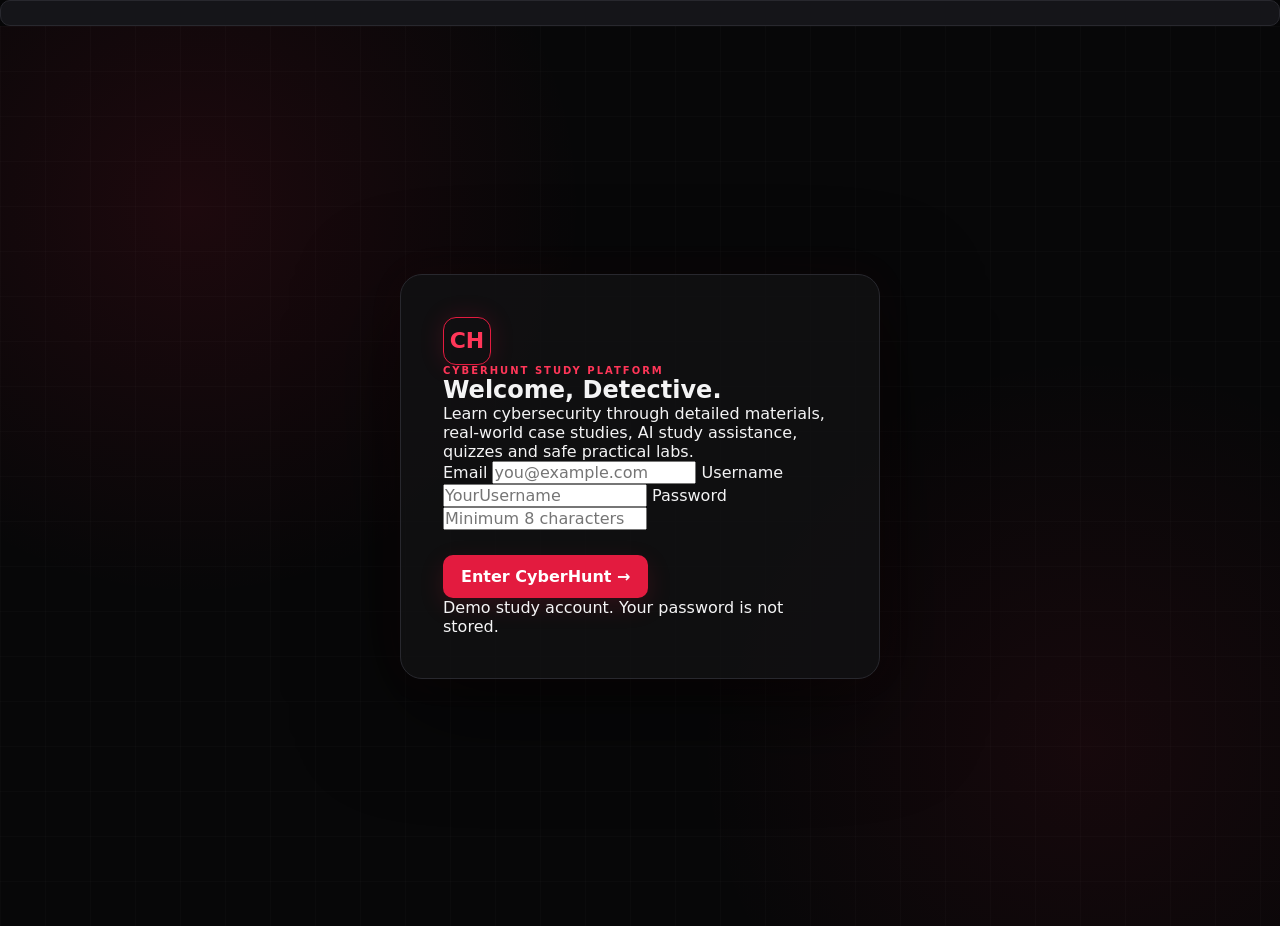
==== commit 0641a96a: "Update index.html" ====
--- a/index.html
+++ b/index.html
@@ -1,616 +1,639 @@
 <!DOCTYPE html>
 <html lang="en">
 <head>
-    <meta charset="UTF-8">
-    <meta name="viewport" content="width=device-width, initial-scale=1.0">
-    <title>CyberHunt | Cybersecurity Study Studio</title>
-    <meta name="description" content="CyberHunt - Learn cybersecurity from foundations to advanced concepts through materials, case studies, quizzes and practical labs.">
-    <link rel="stylesheet" href="style.css">
+  <meta charset="UTF-8">
+  <meta name="viewport" content="width=device-width, initial-scale=1.0">
+  <meta name="theme-color" content="#070708">
+  <title>CyberHunt | Cybersecurity Study Studio</title>
+  <link rel="stylesheet" href="style.css">
 </head>
 
 <body>
 
-<!-- ================= LOGIN ================= -->
-
-<div id="loginPage" class="login-page">
-    <div class="login-glow glow-one"></div>
-    <div class="login-glow glow-two"></div>
-
-    <div class="login-card">
-        <div class="brand-center">
-            <div class="brand-mark">C</div>
-            <div>
-                <h1>CYBER<span>HUNT</span></h1>
-                <p>CYBERSECURITY STUDY STUDIO</p>
+<div id="toast" class="toast"></div>
+
+<!-- LOGIN -->
+<section id="loginPage" class="login-page">
+  <div class="login-glow"></div>
+
+  <div class="login-card">
+    <div class="brand-mark">CH</div>
+
+    <p class="eyebrow">CYBERHUNT STUDY PLATFORM</p>
+
+    <h1>Welcome, <span>Detective.</span></h1>
+
+    <p class="login-sub">
+      Learn cybersecurity through detailed materials, real-world case studies,
+      AI study assistance, quizzes and safe practical labs.
+    </p>
+
+    <form id="loginForm">
+
+      <label>
+        Email
+        <input id="email" type="email" placeholder="you@example.com" required>
+      </label>
+
+      <label>
+        Username
+        <input id="username" type="text" placeholder="YourUsername" required>
+      </label>
+
+      <label>
+        Password
+        <input id="password" type="password"
+               placeholder="Minimum 8 characters"
+               minlength="8"
+               required>
+      </label>
+
+      <div id="loginError" class="form-error"></div>
+
+      <button class="primary-btn full" type="submit">
+        Enter CyberHunt →
+      </button>
+
+    </form>
+
+    <p class="demo-note">
+      Demo study account. Your password is not stored.
+    </p>
+  </div>
+</section>
+
+
+<!-- APPLICATION -->
+<div id="app" class="app hidden">
+
+  <!-- SIDEBAR -->
+  <aside class="sidebar" id="sidebar">
+
+    <div class="side-brand">
+      <div class="brand-mark small">CH</div>
+
+      <div>
+        <b>CyberHunt</b>
+        <span>Study Studio</span>
+      </div>
+    </div>
+
+    <nav>
+
+      <button class="nav-item active" data-section="dashboard">
+        <span>⌂</span> Dashboard
+      </button>
+
+      <button class="nav-item" data-section="ai">
+        <span>✦</span> AI Study Studio
+      </button>
+
+      <button class="nav-item" data-section="materials">
+        <span>▤</span> Materials
+      </button>
+
+      <button class="nav-item" data-section="cases">
+        <span>◈</span> Case Studies
+      </button>
+
+      <button class="nav-item" data-section="quizzes">
+        <span>✓</span> Mini Quizzes
+      </button>
+
+      <button class="nav-item" data-section="labs">
+        <span>⌘</span> Practice Labs
+      </button>
+
+      <button class="nav-item" data-section="badges">
+        <span>◇</span> Badges
+      </button>
+
+    </nav>
+
+    <div class="side-bottom">
+
+      <div class="side-tip">
+        <b>Study smarter</b>
+        <p>
+          Learn the concept first, then apply it through cases and labs.
+        </p>
+      </div>
+
+      <button id="logoutBtn" class="logout">
+        ↪ Log out
+      </button>
+
+    </div>
+
+  </aside>
+
+
+  <!-- MAIN -->
+  <main class="main">
+
+    <header class="topbar">
+
+      <button id="menuBtn" class="icon-btn mobile-only">
+        ☰
+      </button>
+
+      <div id="crumb" class="crumb">
+        Dashboard
+      </div>
+
+      <div class="top-actions">
+
+        <div class="top-stat">
+          XP <b id="xpTop">0</b>
+        </div>
+
+        <div class="top-stat">
+          LEVEL <b id="levelTop">1</b>
+        </div>
+
+        <div class="profile" id="profileTop">
+          D
+        </div>
+
+      </div>
+
+    </header>
+
+
+    <div class="content">
+
+
+      <!-- DASHBOARD -->
+      <section id="dashboard" class="page-section active-section">
+
+        <div class="hero">
+
+          <div>
+            <p class="eyebrow">WELCOME BACK</p>
+
+            <h2>
+              Ready to learn,
+              <span id="welcomeName">Detective</span>?
+            </h2>
+
+            <p>
+              Build cybersecurity knowledge from foundations
+              to advanced security concepts.
+            </p>
+          </div>
+
+          <div class="hero-badge">
+            SECURE<br>
+            <strong>YOUR<br>KNOWLEDGE</strong>
+          </div>
+
+        </div>
+
+
+        <div class="stats-grid">
+
+          <div class="stat-card">
+            <span>Learning XP</span>
+            <strong id="dashXP">0</strong>
+            <small>Earned from learning</small>
+          </div>
+
+          <div class="stat-card">
+            <span>Cases solved</span>
+            <strong>
+              <i id="casesDone">0</i>
+              <em>/ 50</em>
+            </strong>
+            <small>Scenario learning</small>
+          </div>
+
+          <div class="stat-card">
+            <span>Labs completed</span>
+            <strong>
+              <i id="labsDone">0</i>
+              <em>/ 5</em>
+            </strong>
+            <small>Safe practical skills</small>
+          </div>
+
+          <div class="stat-card">
+            <span>Best quiz</span>
+            <strong>
+              <i id="quizBest">0</i>
+              <em>/ 10</em>
+            </strong>
+            <small>Highest score</small>
+          </div>
+
+        </div>
+
+
+        <div class="dashboard-grid">
+
+          <div class="panel">
+
+            <div class="panel-head">
+              <div>
+                <p class="eyebrow">LEARNING ROADMAP</p>
+                <h3>Your progress</h3>
+              </div>
+
+              <span class="pill" id="progressPill">0%</span>
             </div>
-        </div>
-
-        <div class="login-heading">
-            <span class="eyebrow">SECURE YOUR KNOWLEDGE</span>
-            <h2>Welcome, Detective.</h2>
-            <p>Build your cybersecurity knowledge from the foundations to advanced concepts.</p>
-        </div>
-
-        <form id="loginForm">
-            <div class="input-group">
-                <label>Email</label>
-                <input id="emailInput" type="email" placeholder="you@example.com" required>
+
+            <div class="progress">
+              <i id="overallProgress"></i>
             </div>
 
-            <div class="input-group">
-                <label>Username</label>
-                <input id="usernameInput" type="text" placeholder="Your username" required>
-                <small>Letters and numbers only.</small>
+            <div class="roadmap-list">
+
+              <div>
+                <span class="road-dot done"></span>
+
+                <div>
+                  <b>Foundations</b>
+                  <small>
+                    CIA, threats, vulnerabilities and controls
+                  </small>
+                </div>
+              </div>
+
+              <div>
+                <span class="road-dot"></span>
+
+                <div>
+                  <b>Defensive thinking</b>
+                  <small>
+                    Phishing, malware, incidents and web security
+                  </small>
+                </div>
+              </div>
+
+              <div>
+                <span class="road-dot"></span>
+
+                <div>
+                  <b>Advanced security</b>
+                  <small>
+                    Zero Trust, forensics, cloud and governance
+                  </small>
+                </div>
+              </div>
+
             </div>
 
-            <div class="input-group">
-                <label>Password</label>
-                <input id="passwordInput" type="password" placeholder="Minimum 8 characters" required>
+          </div>
+
+
+          <div class="panel mission">
+
+            <p class="eyebrow">RECOMMENDED NEXT</p>
+
+            <h3 id="nextTitle">
+              Start with Cybersecurity Foundations
+            </h3>
+
+            <p id="nextDesc">
+              Learn a concept and then apply it through a case study.
+            </p>
+
+            <div class="button-row">
+
+              <button class="primary-btn" data-go="materials">
+                Open Materials
+              </button>
+
+              <button class="ghost-btn" data-go="cases">
+                Explore Cases
+              </button>
+
             </div>
 
-            <div id="loginError" class="form-error"></div>
-
-            <button type="submit" class="primary-btn full-btn">
-                Enter CyberHunt
-                <span>→</span>
+          </div>
+
+        </div>
+
+
+        <div class="section-heading">
+          <div>
+            <p class="eyebrow">QUICK ACCESS</p>
+            <h3>Study tools</h3>
+          </div>
+        </div>
+
+
+        <div class="quick-grid">
+
+          <button class="quick-card" data-go="ai">
+            <b>✦ AI Study Studio</b>
+            <span>
+              Ask cybersecurity questions and research them on the web.
+            </span>
+          </button>
+
+          <button class="quick-card" data-go="labs">
+            <b>⌘ Practice Labs</b>
+            <span>
+              Learn encoding, hashing and other safe security skills.
+            </span>
+          </button>
+
+          <button class="quick-card" data-go="quizzes">
+            <b>✓ Mini Quizzes</b>
+            <span>
+              Test whether you can apply what you learned.
+            </span>
+          </button>
+
+        </div>
+
+      </section>
+
+
+      <!-- AI -->
+      <section id="ai" class="page-section">
+
+        <div class="section-heading">
+          <div>
+            <p class="eyebrow">YOUR CYBER TUTOR</p>
+            <h2>AI Study Studio</h2>
+            <p>
+              Ask a question, learn from the CyberHunt library,
+              and connect your topic to live web research.
+            </p>
+          </div>
+        </div>
+
+
+        <div class="ai-layout">
+
+          <div class="panel chat-panel">
+
+            <div class="chat-head">
+
+              <div class="ai-avatar">✦</div>
+
+              <div>
+                <b>CyberHunt AI</b>
+                <span>Study assistant · remembers your session</span>
+              </div>
+
+            </div>
+
+
+            <div id="chatMessages" class="chat-messages"></div>
+
+
+            <div class="suggestions">
+
+              <button data-prompt="Explain the CIA triad simply">
+                CIA Triad
+              </button>
+
+              <button data-prompt="What is phishing and how do I detect it?">
+                Phishing
+              </button>
+
+              <button data-prompt="Explain hashing vs encryption">
+                Hashing vs Encryption
+              </button>
+
+              <button data-prompt="Explain OWASP Top 10">
+                OWASP Top 10
+              </button>
+
+            </div>
+
+
+            <form id="aiForm" class="chat-input">
+
+              <input
+                id="aiInput"
+                placeholder="Ask any cybersecurity study question..."
+                autocomplete="off"
+              >
+
+              <button class="primary-btn" type="submit">
+                Ask
+              </button>
+
+            </form>
+
+          </div>
+
+
+          <!-- CONNECT TO WEB -->
+          <div class="panel web-panel">
+
+            <div class="web-icon">⌁</div>
+
+            <p class="eyebrow">LIVE RESEARCH</p>
+
+            <h3>Connect to Web</h3>
+
+            <p>
+              Search your cybersecurity study topic on the live web.
+              Use this for current standards, documentation,
+              research and deeper explanations.
+            </p>
+
+
+            <label>
+              Topic to research
+
+              <input
+                id="webQuery"
+                placeholder="e.g. NIST CSF 2.0"
+              >
+            </label>
+
+
+            <button id="webSearchBtn" class="primary-btn full">
+              Search Web ↗
             </button>
-        </form>
-
-        <div class="login-footer">
-            <span class="status-dot"></span>
-            Your cybersecurity learning journey starts here.
-        </div>
+
+
+            <div class="web-links">
+
+              <button data-web="NIST Cybersecurity Framework 2.0">
+                NIST CSF 2.0
+              </button>
+
+              <button data-web="OWASP Top 10 2025">
+                OWASP Top 10
+              </button>
+
+              <button data-web="cybersecurity incident response best practices">
+                Incident Response
+              </button>
+
+              <button data-web="SHA-256 NIST">
+                SHA-256
+              </button>
+
+            </div>
+
+          </div>
+
+        </div>
+
+      </section>
+
+
+      <!-- MATERIALS -->
+      <section id="materials" class="page-section">
+
+        <div class="section-heading">
+
+          <div>
+            <p class="eyebrow">KNOWLEDGE LIBRARY</p>
+
+            <h2>Materials</h2>
+
+            <p>
+              Learn cybersecurity from beginner to advanced.
+              Click any topic for detailed notes.
+            </p>
+          </div>
+
+        </div>
+
+
+        <div class="filters">
+
+          <input
+            id="materialSearch"
+            placeholder="Search materials..."
+          >
+
+          <div id="materialFilters" class="filter-buttons"></div>
+
+        </div>
+
+
+        <div id="materialsGrid" class="card-grid"></div>
+
+      </section>
+
+
+      <!-- CASE STUDIES -->
+      <section id="cases" class="page-section">
+
+        <div class="section-heading">
+
+          <div>
+            <p class="eyebrow">SCENARIO LEARNING</p>
+
+            <h2>Case Studies</h2>
+
+            <p>
+              5 investigation tracks with 10 unique cybersecurity
+              scenarios each.
+            </p>
+          </div>
+
+        </div>
+
+
+        <div id="casesGrid" class="case-grid"></div>
+
+        <div id="caseLevels" class="case-levels hidden"></div>
+
+      </section>
+
+
+      <!-- QUIZZES -->
+      <section id="quizzes" class="page-section">
+
+        <div class="section-heading">
+
+          <div>
+            <p class="eyebrow">KNOWLEDGE CHECK</p>
+
+            <h2>Mini Quizzes</h2>
+
+            <p>
+              Apply cybersecurity concepts to realistic scenarios.
+            </p>
+          </div>
+
+        </div>
+
+
+        <div id="quizArea" class="panel quiz-panel"></div>
+
+      </section>
+
+
+      <!-- LABS -->
+      <section id="labs" class="page-section">
+
+        <div class="section-heading">
+
+          <div>
+            <p class="eyebrow">SAFE PRACTICE</p>
+
+            <h2>Practice Labs</h2>
+
+            <p>
+              Learn the theory and one example before practicing.
+            </p>
+          </div>
+
+        </div>
+
+
+        <div id="labsGrid" class="card-grid"></div>
+
+      </section>
+
+
+      <!-- BADGES -->
+      <section id="badges" class="page-section">
+
+        <div class="section-heading">
+
+          <div>
+            <p class="eyebrow">MILESTONES</p>
+
+            <h2>Badges</h2>
+
+            <p>
+              Earn badges as you complete learning milestones.
+            </p>
+          </div>
+
+        </div>
+
+
+        <div id="badgesGrid" class="badge-grid"></div>
+
+      </section>
+
     </div>
+
+  </main>
+
 </div>
 
 
-<!-- ================= APPLICATION ================= -->
-
-<div id="app" class="app hidden">
-
-    <!-- SIDEBAR -->
-
-    <aside class="sidebar" id="sidebar">
-
-        <div class="sidebar-brand">
-            <div class="brand-mark small">C</div>
-            <div>
-                <h2>CYBER<span>HUNT</span></h2>
-                <small>STUDY STUDIO</small>
-            </div>
-        </div>
-
-        <div class="sidebar-section-title">WORKSPACE</div>
-
-        <nav class="main-nav">
-
-            <button class="nav-item active" data-section="dashboard">
-                <span class="nav-icon">⌂</span>
-                <span>Dashboard</span>
-            </button>
-
-            <button class="nav-item" data-section="ai">
-                <span class="nav-icon">✦</span>
-                <span>AI Study Studio</span>
-            </button>
-
-            <button class="nav-item" data-section="materials">
-                <span class="nav-icon">▤</span>
-                <span>Materials</span>
-            </button>
-
-            <button class="nav-item" data-section="cases">
-                <span class="nav-icon">◈</span>
-                <span>Case Studies</span>
-            </button>
-
-            <button class="nav-item" data-section="quizzes">
-                <span class="nav-icon">?</span>
-                <span>Mini Quizzes</span>
-            </button>
-
-            <button class="nav-item" data-section="labs">
-                <span class="nav-icon">⌘</span>
-                <span>Practice Labs</span>
-            </button>
-
-            <button class="nav-item" data-section="badges">
-                <span class="nav-icon">◆</span>
-                <span>Badges</span>
-            </button>
-
-        </nav>
-
-        <div class="sidebar-bottom">
-
-            <div class="sidebar-tip">
-                <div class="tip-icon">✦</div>
-                <div>
-                    <strong>Study Tip</strong>
-                    <p>Understand the concept first. Practice it next.</p>
-                </div>
-            </div>
-
-            <button id="logoutBtn" class="logout-btn">
-                <span>↪</span>
-                Logout
-            </button>
-
-        </div>
-    </aside>
-
-
-    <!-- MAIN -->
-
-    <main class="main-content">
-
-        <!-- TOPBAR -->
-
-        <header class="topbar">
-
-            <button id="mobileMenuBtn" class="mobile-menu-btn">☰</button>
-
-            <div class="topbar-title">
-                <span class="topbar-label">CYBERHUNT</span>
-                <span id="pageTitle">Dashboard</span>
-            </div>
-
-            <div class="topbar-right">
-
-                <div class="top-stat">
-                    <span class="top-stat-icon">XP</span>
-                    <div>
-                        <strong id="headerXP">0</strong>
-                        <small>XP</small>
-                    </div>
-                </div>
-
-                <div class="top-stat">
-                    <span class="top-stat-icon">LV</span>
-                    <div>
-                        <strong id="headerLevel">1</strong>
-                        <small>LEVEL</small>
-                    </div>
-                </div>
-
-                <div class="top-profile">
-                    <div id="profileInitials">D</div>
-                    <span id="headerUsername">Detective</span>
-                </div>
-
-            </div>
-        </header>
-
-
-        <!-- ================= DASHBOARD ================= -->
-
-        <section id="dashboard" class="page-section active-section">
-
-            <div class="hero-banner">
-
-                <div>
-                    <span class="eyebrow">YOUR SECURITY LEARNING HUB</span>
-                    <h1>Welcome back, <span id="welcomeName">Detective</span>.</h1>
-                    <p>
-                        Investigate concepts, understand real cybersecurity situations,
-                        practice technical skills and build your expertise.
-                    </p>
-
-                    <div class="hero-actions">
-                        <button class="primary-btn" data-section-action="materials">
-                            Continue Learning →
-                        </button>
-
-                        <button class="secondary-btn" data-section-action="ai">
-                            Ask AI Study Studio
-                        </button>
-                    </div>
-                </div>
-
-                <div class="hero-symbol">
-                    <div class="symbol-ring">
-                        <span>CYBER</span>
-                        <strong>HUNT</strong>
-                    </div>
-                </div>
-
-            </div>
-
-
-            <div class="stats-grid">
-
-                <div class="stat-card">
-                    <div class="stat-card-top">
-                        <span>LEARNING XP</span>
-                        <span class="stat-symbol">✦</span>
-                    </div>
-                    <strong id="dashboardXP">0</strong>
-                    <p>Total experience earned</p>
-                </div>
-
-                <div class="stat-card">
-                    <div class="stat-card-top">
-                        <span>CASE STUDIES</span>
-                        <span class="stat-symbol">◈</span>
-                    </div>
-                    <strong id="dashboardCases">0/50</strong>
-                    <p>Investigations completed</p>
-                </div>
-
-                <div class="stat-card">
-                    <div class="stat-card-top">
-                        <span>QUIZ BEST</span>
-                        <span class="stat-symbol">?</span>
-                    </div>
-                    <strong id="dashboardQuiz">0%</strong>
-                    <p>Highest quiz score</p>
-                </div>
-
-                <div class="stat-card">
-                    <div class="stat-card-top">
-                        <span>BADGES</span>
-                        <span class="stat-symbol">◆</span>
-                    </div>
-                    <strong id="dashboardBadges">0</strong>
-                    <p>Achievements unlocked</p>
-                </div>
-
-            </div>
-
-
-            <div class="dashboard-grid">
-
-                <div class="panel roadmap-panel">
-
-                    <div class="panel-header">
-                        <div>
-                            <span class="eyebrow">LEARNING PATH</span>
-                            <h2>Cybersecurity Roadmap</h2>
-                        </div>
-                        <span class="panel-count">BEGINNER → ADVANCED</span>
-                    </div>
-
-                    <div class="roadmap">
-
-                        <div class="roadmap-item completed-looking">
-                            <div class="roadmap-number">01</div>
-                            <div>
-                                <strong>Cybersecurity Foundations</strong>
-                                <p>CIA Triad, threats, vulnerabilities, assets and risk.</p>
-                            </div>
-                            <span>FOUNDATION</span>
-                        </div>
-
-                        <div class="roadmap-item">
-                            <div class="roadmap-number">02</div>
-                            <div>
-                                <strong>Identity & Access</strong>
-                                <p>Authentication, authorization, MFA and least privilege.</p>
-                            </div>
-                            <span>CORE</span>
-                        </div>
-
-                        <div class="roadmap-item">
-                            <div class="roadmap-number">03</div>
-                            <div>
-                                <strong>Network & Application Security</strong>
-                                <p>Firewalls, attacks, secure web applications and monitoring.</p>
-                            </div>
-                            <span>INTERMEDIATE</span>
-                        </div>
-
-                        <div class="roadmap-item">
-                            <div class="roadmap-number">04</div>
-                            <div>
-                                <strong>Cryptography & Security Engineering</strong>
-                                <p>Hashing, encryption, PKI, signatures and secure design.</p>
-                            </div>
-                            <span>ADVANCED</span>
-                        </div>
-
-                        <div class="roadmap-item">
-                            <div class="roadmap-number">05</div>
-                            <div>
-                                <strong>Incident Response & Forensics</strong>
-                                <p>Detection, evidence, investigation, containment and recovery.</p>
-                            </div>
-                            <span>ADVANCED</span>
-                        </div>
-
-                    </div>
-                </div>
-
-
-                <div class="panel mission-panel">
-
-                    <div class="panel-header">
-                        <div>
-                            <span class="eyebrow">RECOMMENDED</span>
-                            <h2>Today's Mission</h2>
-                        </div>
-                    </div>
-
-                    <div class="mission-box">
-                        <div class="mission-icon">✦</div>
-                        <h3>Understand Before You Defend</h3>
-                        <p>
-                            Start with a cybersecurity material, test your understanding
-                            with a case study, then reinforce it in a practice lab.
-                        </p>
-                        <button class="text-btn" data-section-action="materials">
-                            Open Materials →
-                        </button>
-                    </div>
-
-                    <div class="quick-links">
-
-                        <button data-section-action="cases">
-                            <span>◈</span>
-                            <div>
-                                <strong>Case Studies</strong>
-                                <small>50 scenarios</small>
-                            </div>
-                        </button>
-
-                        <button data-section-action="labs">
-                            <span>⌘</span>
-                            <div>
-                                <strong>Practice Labs</strong>
-                                <small>5 practical topics</small>
-                            </div>
-                        </button>
-
-                    </div>
-
-                </div>
-
-            </div>
-
-        </section>
-
-
-        <!-- ================= AI STUDY STUDIO ================= -->
-
-        <section id="ai" class="page-section">
-
-            <div class="section-heading">
-                <div>
-                    <span class="eyebrow">INTELLIGENT LEARNING</span>
-                    <h1>AI Study Studio</h1>
-                    <p>Ask about a cybersecurity concept and continue the conversation from where you left off.</p>
-                </div>
-
-                <button id="clearAI" class="secondary-btn">Clear Conversation</button>
-            </div>
-
-
-            <div class="ai-layout">
-
-                <div class="ai-chat-panel">
-
-                    <div class="ai-header">
-                        <div class="ai-avatar">✦</div>
-                        <div>
-                            <strong>CyberHunt Study Assistant</strong>
-                            <span>Cybersecurity learning assistant</span>
-                        </div>
-                        <span class="ai-online">READY</span>
-                    </div>
-
-                    <div id="chatMessages" class="chat-messages"></div>
-
-                    <div class="suggestion-row">
-
-                        <button class="suggestion-btn" data-ai-prompt="Explain the CIA Triad simply with an example.">
-                            Explain CIA Triad
-                        </button>
-
-                        <button class="suggestion-btn" data-ai-prompt="What is the difference between authentication and authorization?">
-                            Authentication vs Authorization
-                        </button>
-
-                        <button class="suggestion-btn" data-ai-prompt="Teach me hashing with a simple example.">
-                            Teach Hashing
-                        </button>
-
-                        <button class="suggestion-btn" data-ai-prompt="Explain SQL injection from a defensive cybersecurity perspective.">
-                            SQL Injection
-                        </button>
-
-                    </div>
-
-                    <form id="aiForm" class="ai-input-area">
-
-                        <textarea
-                            id="aiInput"
-                            rows="1"
-                            placeholder="Ask anything about cybersecurity..."
-                        ></textarea>
-
-                        <button type="submit" class="send-btn">↑</button>
-
-                    </form>
-
-                </div>
-
-
-                <div class="ai-side-panel">
-
-                    <div class="panel">
-                        <span class="eyebrow">STUDY WITH CONTEXT</span>
-                        <h3>Ask better questions</h3>
-
-                        <div class="prompt-card">
-                            <span>01</span>
-                            <p>“Explain this like I'm preparing for an exam.”</p>
-                        </div>
-
-                        <div class="prompt-card">
-                            <span>02</span>
-                            <p>“Give me a real-world scenario.”</p>
-                        </div>
-
-                        <div class="prompt-card">
-                            <span>03</span>
-                            <p>“Compare these two cybersecurity concepts.”</p>
-                        </div>
-
-                        <div class="prompt-card">
-                            <span>04</span>
-                            <p>“Give me a scenario-based question.”</p>
-                        </div>
-                    </div>
-
-                    <div class="panel">
-                        <span class="eyebrow">CURRENT TOPIC</span>
-                        <h3 id="aiCurrentTopic">General Cybersecurity</h3>
-                        <p id="aiCurrentDescription">
-                            Choose a material or practice lab to study a specific topic here.
-                        </p>
-                    </div>
-
-                </div>
-
-            </div>
-
-        </section>
-
-
-        <!-- ================= MATERIALS ================= -->
-
-        <section id="materials" class="page-section">
-
-            <div class="section-heading">
-                <div>
-                    <span class="eyebrow">CYBERSECURITY LIBRARY</span>
-                    <h1>Materials</h1>
-                    <p>Build your knowledge from fundamental concepts to advanced security engineering.</p>
-                </div>
-            </div>
-
-            <div class="search-filter-bar">
-
-                <div class="search-box">
-                    <span>⌕</span>
-                    <input id="materialSearch" type="text" placeholder="Search cybersecurity topics...">
-                </div>
-
-                <div class="filter-buttons">
-                    <button class="filter-btn active" data-filter="all">All</button>
-                    <button class="filter-btn" data-filter="Beginner">Beginner</button>
-                    <button class="filter-btn" data-filter="Intermediate">Intermediate</button>
-                    <button class="filter-btn" data-filter="Advanced">Advanced</button>
-                </div>
-
-            </div>
-
-            <div id="materialsGrid" class="materials-grid"></div>
-
-        </section>
-
-
-        <!-- ================= CASE STUDIES ================= -->
-
-        <section id="cases" class="page-section">
-
-            <div class="section-heading">
-                <div>
-                    <span class="eyebrow">SCENARIO-BASED LEARNING</span>
-                    <h1>Case Studies</h1>
-                    <p>Analyze realistic cybersecurity situations and identify the correct defensive response.</p>
-                </div>
-
-                <div class="case-total">
-                    <strong id="caseProgressTop">0/50</strong>
-                    <span>completed</span>
-                </div>
-            </div>
-
-            <div id="caseTracksGrid" class="case-tracks-grid"></div>
-
-            <div id="caseLevelsPanel" class="case-detail-panel hidden"></div>
-
-        </section>
-
-
-        <!-- ================= QUIZZES ================= -->
-
-        <section id="quizzes" class="page-section">
-
-            <div class="section-heading">
-                <div>
-                    <span class="eyebrow">KNOWLEDGE CHECK</span>
-                    <h1>Mini Quizzes</h1>
-                    <p>Test your ability to identify and apply cybersecurity concepts.</p>
-                </div>
-            </div>
-
-            <div id="quizContainer"></div>
-
-        </section>
-
-
-        <!-- ================= LABS ================= -->
-
-        <section id="labs" class="page-section">
-
-            <div class="section-heading">
-                <div>
-                    <span class="eyebrow">LEARN → SEE → PRACTICE</span>
-                    <h1>Practice Labs</h1>
-                    <p>Learn the theory first, follow a worked example, then experiment safely.</p>
-                </div>
-            </div>
-
-            <div id="labsGrid" class="labs-grid"></div>
-
-            <div id="labLearningPanel" class="lab-learning-panel hidden"></div>
-
-        </section>
-
-
-        <!-- ================= BADGES ================= -->
-
-        <section id="badges" class="page-section">
-
-            <div class="section-heading">
-                <div>
-                    <span class="eyebrow">YOUR ACHIEVEMENTS</span>
-                    <h1>Badges</h1>
-                    <p>Milestones earned through consistent cybersecurity learning.</p>
-                </div>
-            </div>
-
-            <div id="badgesGrid" class="badges-grid"></div>
-
-        </section>
-
-    </main>
+<!-- DETAIL PANEL -->
+<div id="detailOverlay" class="overlay hidden">
+
+  <div class="detail-panel">
+
+    <button id="closeDetail" class="close-btn">
+      ×
+    </button>
+
+    <div id="detailContent"></div>
+
+  </div>
+
 </div>
 
 
-<!-- ================= MATERIAL MODAL ================= -->
-
-<div id="materialModal" class="modal hidden">
-
-    <div class="modal-overlay" data-close-modal></div>
-
-    <div class="modal-box material-modal-box">
-
-        <button class="modal-close" data-close-modal>×</button>
-
-        <div id="materialModalContent"></div>
-
-    </div>
-
-</div>
-
-
-<!-- ================= TOAST ================= -->
-
-<div id="toastContainer" class="toast-container"></div>
-
-
-<script src="script.js"></script>
+<script src="script.js" defer></script>
+
 </body>
 </html>
--- a/style.css
+++ b/style.css
@@ -1,41 +1,34 @@
-/* =========================================================
-   CYBERHUNT
-   PROFESSIONAL CYBERSECURITY STUDY PLATFORM
-========================================================= */
-
 :root {
     --bg: #070708;
     --bg-soft: #0b0b0e;
-    --panel: #101014;
-    --panel-light: #15151a;
-
-    --border: rgba(255,255,255,0.08);
-    --border-red: rgba(225,30,55,0.35);
+    --panel: #101012;
+    --panel-2: #151519;
+    --panel-3: #1a1a1f;
+    --line: #28282e;
+    --line-soft: #1d1d22;
+
+    --red: #e31b3f;
+    --red-light: #ff3658;
+    --red-dark: #a70f2d;
 
     --text: #f4f4f5;
-    --muted: #92929c;
-    --muted-light: #b9b9c2;
-
-    --red: #e51d3d;
-    --red-bright: #ff294b;
-    --red-dark: #9d122a;
-
-    --success: #39d98a;
-    --warning: #f3b53f;
-
-    --shadow: 0 20px 60px rgba(0,0,0,0.45);
+    --muted: #9c9ca5;
+    --muted-2: #6f6f78;
+
+    --green: #55d88a;
+    --yellow: #e6c45c;
 
     --radius: 16px;
-}
-
-/* =========================================================
-   RESET
-========================================================= */
+    --radius-small: 10px;
+
+    --sidebar-width: 255px;
+    --topbar-height: 72px;
+}
 
 * {
-    box-sizing: border-box;
     margin: 0;
     padding: 0;
+    box-sizing: border-box;
 }
 
 html {
@@ -66,2546 +59,2126 @@
     cursor: pointer;
 }
 
-a {
-    color: inherit;
-    text-decoration: none;
-}
-
 .hidden {
     display: none !important;
 }
 
-/* =========================================================
-   LOGIN
-========================================================= */
+
+/* ================= LOGIN ================= */
 
 .login-page {
     min-height: 100vh;
     display: flex;
     align-items: center;
     justify-content: center;
-
+    padding: 30px;
     position: relative;
     overflow: hidden;
-
-    padding: 24px;
-
     background:
-        radial-gradient(
-            circle at 15% 20%,
-            rgba(229,29,61,0.10),
-            transparent 30%
-        ),
-        radial-gradient(
-            circle at 85% 80%,
-            rgba(229,29,61,0.08),
-            transparent 30%
-        ),
-        #070708;
+        radial-gradient(circle at 15% 20%, rgba(227, 27, 63, .10), transparent 30%),
+        radial-gradient(circle at 85% 80%, rgba(227, 27, 63, .07), transparent 30%),
+        var(--bg);
 }
 
 .login-page::before {
     content: "";
     position: absolute;
     inset: 0;
-
     background-image:
-        linear-gradient(
-            rgba(255,255,255,0.015) 1px,
-            transparent 1px
-        ),
-        linear-gradient(
-            90deg,
-            rgba(255,255,255,0.015) 1px,
-            transparent 1px
-        );
-
-    background-size: 50px 50px;
+        linear-gradient(rgba(255,255,255,.015) 1px, transparent 1px),
+        linear-gradient(90deg, rgba(255,255,255,.015) 1px, transparent 1px);
+    background-size: 45px 45px;
     pointer-events: none;
 }
 
 .login-glow {
     position: absolute;
+    border-radius: 50%;
+    filter: blur(100px);
+    pointer-events: none;
+}
+
+.glow-one {
     width: 350px;
     height: 350px;
-    border-radius: 50%;
-    filter: blur(100px);
-    opacity: 0.13;
-    background: var(--red);
-}
-
-.glow-one {
-    top: -160px;
+    background: rgba(227,27,63,.08);
+    top: -100px;
     left: -100px;
 }
 
 .glow-two {
-    bottom: -160px;
+    width: 300px;
+    height: 300px;
+    background: rgba(227,27,63,.05);
     right: -100px;
+    bottom: -100px;
 }
 
 .login-card {
+    width: 100%;
+    max-width: 480px;
+    padding: 42px;
+    background: rgba(16,16,18,.94);
+    border: 1px solid var(--line);
+    border-radius: 22px;
+    box-shadow:
+        0 30px 100px rgba(0,0,0,.55),
+        0 0 45px rgba(227,27,63,.04);
     position: relative;
-    width: min(480px, 100%);
-
-    padding: 40px;
-
-    background:
-        linear-gradient(
-            145deg,
-            rgba(255,255,255,0.045),
-            rgba(255,255,255,0.015)
-        );
-
-    border: 1px solid var(--border);
-    border-radius: 22px;
-
-    box-shadow: var(--shadow);
-
-    backdrop-filter: blur(20px);
-}
-
-.brand {
-    display: flex;
-    align-items: center;
-    gap: 12px;
-}
-
-.large-brand {
-    margin-bottom: 38px;
+    z-index: 2;
+}
+
+.brand-center {
+    display: flex;
+    align-items: center;
+    justify-content: center;
+    gap: 13px;
+    margin-bottom: 42px;
 }
 
 .brand-mark {
-    width: 42px;
-    height: 42px;
-
+    width: 48px;
+    height: 48px;
     display: grid;
     place-items: center;
-
-    border-radius: 12px;
-
-    color: white;
-    font-size: 20px;
-    font-weight: 800;
-
-    background:
-        linear-gradient(
-            135deg,
-            var(--red-bright),
-            var(--red-dark)
-        );
-
-    box-shadow:
-        0 0 30px rgba(229,29,61,0.22);
-}
-
-.brand-name {
+    border: 1px solid var(--red);
+    border-radius: 13px;
+    color: var(--red-light);
+    font-weight: 900;
+    font-size: 22px;
+    box-shadow: 0 0 24px rgba(227,27,63,.16);
+}
+
+.brand-mark.small {
+    width: 38px;
+    height: 38px;
     font-size: 18px;
-    font-weight: 800;
-    letter-spacing: -0.3px;
-}
-
-.brand-subtitle {
-    font-size: 11px;
-    color: var(--muted);
-    margin-top: 2px;
+    border-radius: 10px;
+}
+
+.brand-center h1,
+.sidebar-brand h2 {
+    font-size: 18px;
+    letter-spacing: 2px;
+}
+
+.brand-center h1 span,
+.sidebar-brand h2 span {
+    color: var(--red-light);
+}
+
+.brand-center p,
+.sidebar-brand small {
+    color: var(--muted-2);
+    font-size: 8px;
+    letter-spacing: 2px;
+    margin-top: 4px;
 }
 
 .login-heading {
     margin-bottom: 28px;
 }
 
-.login-heading h1 {
-    font-size: 30px;
+.eyebrow {
+    color: var(--red-light);
+    font-size: 10px;
+    font-weight: 800;
+    letter-spacing: 2px;
+    text-transform: uppercase;
+}
+
+.login-heading h2 {
+    margin-top: 8px;
+    font-size: 31px;
     letter-spacing: -1px;
-    margin-bottom: 10px;
 }
 
 .login-heading p {
     color: var(--muted);
     line-height: 1.6;
+    margin-top: 9px;
     font-size: 14px;
 }
 
-.red-line {
+.input-group {
+    margin-bottom: 18px;
+}
+
+.input-group label {
     display: block;
-    width: 35px;
-    height: 3px;
+    color: #d7d7dc;
+    font-size: 12px;
+    font-weight: 700;
+    margin-bottom: 8px;
+}
+
+.input-group input {
+    width: 100%;
+    height: 48px;
+    border: 1px solid var(--line);
+    background: #0b0b0d;
+    border-radius: 10px;
+    color: var(--text);
+    padding: 0 15px;
+    outline: none;
+    transition: .2s;
+}
+
+.input-group input:focus {
+    border-color: var(--red);
+    box-shadow: 0 0 0 3px rgba(227,27,63,.08);
+}
+
+.input-group small {
+    display: block;
+    margin-top: 6px;
+    color: var(--muted-2);
+    font-size: 10px;
+}
+
+.form-error {
+    color: #ff7187;
+    font-size: 12px;
+    min-height: 18px;
+    margin-bottom: 7px;
+}
+
+.primary-btn,
+.secondary-btn,
+.text-btn {
+    border: none;
+    border-radius: 10px;
+    transition: .2s ease;
+}
+
+.primary-btn {
+    background: var(--red);
+    color: white;
+    padding: 12px 18px;
+    font-weight: 800;
+    box-shadow: 0 8px 25px rgba(227,27,63,.15);
+}
+
+.primary-btn:hover {
+    background: var(--red-light);
+    transform: translateY(-1px);
+    box-shadow: 0 10px 30px rgba(227,27,63,.24);
+}
+
+.full-btn {
+    width: 100%;
+    height: 50px;
+    display: flex;
+    align-items: center;
+    justify-content: space-between;
+}
+
+.secondary-btn {
+    background: transparent;
+    color: #dedee2;
+    border: 1px solid var(--line);
+    padding: 11px 16px;
+    font-weight: 700;
+}
+
+.secondary-btn:hover {
+    border-color: #44444c;
+    background: var(--panel-2);
+}
+
+.text-btn {
+    background: none;
+    color: var(--red-light);
+    font-weight: 800;
+    padding: 0;
+}
+
+.login-footer {
+    display: flex;
+    align-items: center;
+    gap: 8px;
+    margin-top: 24px;
+    color: var(--muted-2);
+    font-size: 11px;
+}
+
+.status-dot {
+    width: 7px;
+    height: 7px;
+    border-radius: 50%;
+    background: var(--green);
+    box-shadow: 0 0 10px rgba(85,216,138,.4);
+}
+
+
+/* ================= APP ================= */
+
+.app {
+    min-height: 100vh;
+}
+
+.sidebar {
+    position: fixed;
+    z-index: 20;
+    top: 0;
+    left: 0;
+    width: var(--sidebar-width);
+    height: 100vh;
+    background: #0b0b0d;
+    border-right: 1px solid var(--line-soft);
+    padding: 22px 15px;
+    display: flex;
+    flex-direction: column;
+}
+
+.sidebar-brand {
+    display: flex;
+    align-items: center;
+    gap: 11px;
+    padding: 0 9px 28px;
+    border-bottom: 1px solid var(--line-soft);
+}
+
+.sidebar-section-title {
+    color: var(--muted-2);
+    font-size: 9px;
+    letter-spacing: 1.7px;
+    font-weight: 800;
+    margin: 25px 11px 10px;
+}
+
+.main-nav {
+    display: flex;
+    flex-direction: column;
+    gap: 4px;
+}
+
+.nav-item {
+    width: 100%;
+    height: 45px;
+    display: flex;
+    align-items: center;
+    gap: 12px;
+    border: 1px solid transparent;
+    border-radius: 10px;
+    background: transparent;
+    color: var(--muted);
+    padding: 0 12px;
+    text-align: left;
+    font-size: 13px;
+    font-weight: 650;
+    transition: .2s;
+}
+
+.nav-item:hover {
+    color: white;
+    background: var(--panel);
+}
+
+.nav-item.active {
+    color: white;
+    background: rgba(227,27,63,.09);
+    border-color: rgba(227,27,63,.22);
+}
+
+.nav-item.active .nav-icon {
+    color: var(--red-light);
+}
+
+.nav-icon {
+    width: 20px;
+    text-align: center;
+    color: var(--muted-2);
+    font-size: 16px;
+}
+
+.sidebar-bottom {
+    margin-top: auto;
+}
+
+.sidebar-tip {
+    display: flex;
+    gap: 10px;
+    padding: 13px;
+    border: 1px solid var(--line-soft);
+    background: #101013;
+    border-radius: 11px;
+    margin-bottom: 12px;
+}
+
+.tip-icon {
+    color: var(--red-light);
+}
+
+.sidebar-tip strong {
+    display: block;
+    font-size: 11px;
+}
+
+.sidebar-tip p {
+    color: var(--muted-2);
+    font-size: 10px;
+    line-height: 1.5;
+    margin-top: 4px;
+}
+
+.logout-btn {
+    width: 100%;
+    height: 42px;
+    background: transparent;
+    border: 1px solid var(--line-soft);
+    color: var(--muted);
+    border-radius: 10px;
+    text-align: left;
+    padding: 0 12px;
+    display: flex;
+    gap: 11px;
+    align-items: center;
+    font-size: 12px;
+}
+
+.logout-btn:hover {
+    color: #fff;
+    border-color: #34343b;
+}
+
+
+/* ================= MAIN / TOPBAR ================= */
+
+.main-content {
+    margin-left: var(--sidebar-width);
+    min-height: 100vh;
+}
+
+.topbar {
+    height: var(--topbar-height);
+    position: sticky;
+    top: 0;
+    z-index: 10;
+    display: flex;
+    align-items: center;
+    justify-content: space-between;
+    padding: 0 32px;
+    background: rgba(7,7,8,.92);
+    border-bottom: 1px solid var(--line-soft);
+    backdrop-filter: blur(15px);
+}
+
+.topbar-title {
+    display: flex;
+    align-items: center;
+    gap: 13px;
+}
+
+.topbar-label {
+    color: var(--muted-2);
+    font-size: 9px;
+    font-weight: 800;
+    letter-spacing: 1.7px;
+}
+
+.topbar-title > span:last-child {
+    color: #ededf0;
+    font-size: 13px;
+    font-weight: 750;
+}
+
+.topbar-right {
+    display: flex;
+    align-items: center;
+    gap: 18px;
+}
+
+.top-stat {
+    display: flex;
+    align-items: center;
+    gap: 7px;
+}
+
+.top-stat-icon {
+    color: var(--red-light);
+    font-size: 9px;
+    font-weight: 900;
+}
+
+.top-stat strong {
+    font-size: 12px;
+}
+
+.top-stat small {
+    color: var(--muted-2);
+    font-size: 8px;
+    margin-left: 3px;
+}
+
+.top-profile {
+    display: flex;
+    align-items: center;
+    gap: 8px;
+    border-left: 1px solid var(--line);
+    padding-left: 17px;
+}
+
+.top-profile > div {
+    width: 32px;
+    height: 32px;
+    display: grid;
+    place-items: center;
+    background: var(--panel-2);
+    border: 1px solid var(--line);
+    border-radius: 50%;
+    color: var(--red-light);
+    font-size: 11px;
+    font-weight: 900;
+}
+
+.top-profile span {
+    color: #d9d9dd;
+    font-size: 11px;
+    font-weight: 700;
+}
+
+.mobile-menu-btn {
+    display: none;
+    background: transparent;
+    color: white;
+    border: none;
+    font-size: 22px;
+}
+
+
+/* ================= SECTIONS ================= */
+
+.page-section {
+    display: none;
+    padding: 32px;
+    max-width: 1600px;
+    margin: auto;
+}
+
+.page-section.active-section {
+    display: block;
+}
+
+.section-heading {
+    display: flex;
+    align-items: flex-end;
+    justify-content: space-between;
+    gap: 20px;
+    margin-bottom: 25px;
+}
+
+.section-heading h1 {
+    font-size: 29px;
+    letter-spacing: -.7px;
+    margin-top: 5px;
+}
+
+.section-heading p {
+    color: var(--muted);
+    font-size: 13px;
+    line-height: 1.6;
+    margin-top: 7px;
+}
+
+
+/* ================= DASHBOARD ================= */
+
+.hero-banner {
+    min-height: 280px;
+    padding: 35px;
+    border-radius: var(--radius);
+    border: 1px solid var(--line);
+    background:
+        radial-gradient(circle at 85% 45%, rgba(227,27,63,.10), transparent 25%),
+        linear-gradient(135deg, #111114, #0d0d10);
+    display: flex;
+    align-items: center;
+    justify-content: space-between;
+    overflow: hidden;
+    position: relative;
+}
+
+.hero-banner::after {
+    content: "";
+    position: absolute;
+    width: 500px;
+    height: 500px;
+    right: -250px;
+    top: -250px;
+    border: 1px solid rgba(227,27,63,.08);
+    border-radius: 50%;
+}
+
+.hero-banner h1 {
+    font-size: 34px;
+    letter-spacing: -1px;
+    margin-top: 7px;
+}
+
+.hero-banner h1 span {
+    color: var(--red-light);
+}
+
+.hero-banner p {
+    max-width: 650px;
+    color: var(--muted);
+    font-size: 13px;
+    line-height: 1.7;
+    margin-top: 12px;
+}
+
+.hero-actions {
+    display: flex;
+    gap: 10px;
+    margin-top: 22px;
+}
+
+.hero-symbol {
+    padding: 35px;
+    position: relative;
+    z-index: 1;
+}
+
+.symbol-ring {
+    width: 165px;
+    height: 165px;
+    border: 1px solid rgba(227,27,63,.5);
+    border-radius: 50%;
+    display: flex;
+    flex-direction: column;
+    align-items: center;
+    justify-content: center;
+    box-shadow:
+        0 0 40px rgba(227,27,63,.08),
+        inset 0 0 35px rgba(227,27,63,.03);
+}
+
+.symbol-ring span {
+    font-size: 9px;
+    letter-spacing: 4px;
+    color: var(--muted);
+}
+
+.symbol-ring strong {
+    font-size: 25px;
+    letter-spacing: 4px;
+    color: var(--red-light);
+    margin-top: 4px;
+}
+
+.stats-grid {
+    display: grid;
+    grid-template-columns: repeat(4, 1fr);
+    gap: 13px;
+    margin: 15px 0;
+}
+
+.stat-card {
+    border: 1px solid var(--line);
+    background: var(--panel);
+    border-radius: var(--radius-small);
+    padding: 17px;
+}
+
+.stat-card-top {
+    display: flex;
+    align-items: center;
+    justify-content: space-between;
+    color: var(--muted-2);
+    font-size: 9px;
+    letter-spacing: 1px;
+    font-weight: 800;
+}
+
+.stat-symbol {
+    color: var(--red-light);
+    font-size: 14px;
+}
+
+.stat-card > strong {
+    display: block;
+    font-size: 25px;
+    margin-top: 13px;
+}
+
+.stat-card p {
+    color: var(--muted-2);
+    font-size: 10px;
+    margin-top: 3px;
+}
+
+.dashboard-grid {
+    display: grid;
+    grid-template-columns: 1.4fr .8fr;
+    gap: 15px;
+}
+
+.panel {
+    background: var(--panel);
+    border: 1px solid var(--line);
+    border-radius: var(--radius);
+    padding: 22px;
+}
+
+.panel-header {
+    display: flex;
+    align-items: center;
+    justify-content: space-between;
+    gap: 15px;
+    margin-bottom: 18px;
+}
+
+.panel h2 {
+    font-size: 17px;
+    margin-top: 5px;
+}
+
+.panel-count {
+    color: var(--muted-2);
+    font-size: 8px;
+    letter-spacing: 1.3px;
+}
+
+.roadmap {
+    display: flex;
+    flex-direction: column;
+    gap: 7px;
+}
+
+.roadmap-item {
+    display: grid;
+    grid-template-columns: 42px 1fr auto;
+    align-items: center;
+    gap: 12px;
+    border: 1px solid var(--line-soft);
+    border-radius: 10px;
+    padding: 12px;
+    background: #0d0d10;
+}
+
+.roadmap-number {
+    color: var(--red-light);
+    font-weight: 900;
+    font-size: 12px;
+}
+
+.roadmap-item strong {
+    font-size: 12px;
+}
+
+.roadmap-item p {
+    color: var(--muted-2);
+    font-size: 10px;
+    margin-top: 4px;
+}
+
+.roadmap-item > span {
+    color: var(--muted-2);
+    font-size: 8px;
+    letter-spacing: 1px;
+}
+
+.mission-box {
+    padding: 20px;
+    border-radius: 12px;
+    background: linear-gradient(135deg, rgba(227,27,63,.09), rgba(227,27,63,.025));
+    border: 1px solid rgba(227,27,63,.17);
+}
+
+.mission-icon {
+    color: var(--red-light);
+    font-size: 20px;
+}
+
+.mission-box h3 {
+    font-size: 16px;
+    margin-top: 8px;
+}
+
+.mission-box p {
+    color: var(--muted);
+    font-size: 11px;
+    line-height: 1.7;
+    margin: 8px 0 14px;
+}
+
+.quick-links {
+    display: grid;
+    grid-template-columns: 1fr 1fr;
+    gap: 8px;
+    margin-top: 10px;
+}
+
+.quick-links button {
+    background: #0c0c0f;
+    border: 1px solid var(--line-soft);
+    color: white;
+    border-radius: 10px;
+    padding: 12px;
+    display: flex;
+    gap: 9px;
+    text-align: left;
+}
+
+.quick-links button > span {
+    color: var(--red-light);
+}
+
+.quick-links strong,
+.quick-links small {
+    display: block;
+}
+
+.quick-links strong {
+    font-size: 10px;
+}
+
+.quick-links small {
+    color: var(--muted-2);
+    font-size: 9px;
+    margin-top: 3px;
+}
+
+
+/* ================= AI ================= */
+
+.ai-layout {
+    display: grid;
+    grid-template-columns: minmax(0, 1fr) 300px;
+    gap: 15px;
+}
+
+.ai-chat-panel {
+    min-height: 680px;
+    background: var(--panel);
+    border: 1px solid var(--line);
+    border-radius: var(--radius);
+    display: flex;
+    flex-direction: column;
+    overflow: hidden;
+}
+
+.ai-header {
+    min-height: 70px;
+    border-bottom: 1px solid var(--line-soft);
+    padding: 14px 18px;
+    display: flex;
+    align-items: center;
+    gap: 11px;
+}
+
+.ai-avatar {
+    width: 37px;
+    height: 37px;
+    display: grid;
+    place-items: center;
+    border-radius: 10px;
+    background: rgba(227,27,63,.10);
+    border: 1px solid rgba(227,27,63,.25);
+    color: var(--red-light);
+}
+
+.ai-header strong {
+    display: block;
+    font-size: 12px;
+}
+
+.ai-header span:not(.ai-online) {
+    display: block;
+    color: var(--muted-2);
+    font-size: 9px;
+    margin-top: 3px;
+}
+
+.ai-online {
+    margin-left: auto;
+    color: var(--green);
+    font-size: 8px;
+    letter-spacing: 1px;
+    font-weight: 900;
+}
+
+.chat-messages {
+    flex: 1;
+    overflow-y: auto;
+    padding: 22px;
+    display: flex;
+    flex-direction: column;
+    gap: 16px;
+    min-height: 450px;
+}
+
+.chat-message {
+    max-width: 82%;
+    display: flex;
+    gap: 10px;
+}
+
+.chat-message.user {
+    margin-left: auto;
+    flex-direction: row-reverse;
+}
+
+.chat-avatar {
+    flex: 0 0 30px;
+    width: 30px;
+    height: 30px;
+    border-radius: 9px;
+    display: grid;
+    place-items: center;
+    font-size: 9px;
+    font-weight: 900;
+}
+
+.assistant .chat-avatar {
+    background: rgba(227,27,63,.11);
+    border: 1px solid rgba(227,27,63,.2);
+    color: var(--red-light);
+}
+
+.user .chat-avatar {
+    background: var(--panel-3);
+    border: 1px solid var(--line);
+    color: white;
+}
+
+.chat-bubble {
+    padding: 12px 14px;
+    border-radius: 12px;
+    border: 1px solid var(--line-soft);
+    background: #0c0c0f;
+    color: #dedee2;
+    font-size: 12px;
+    line-height: 1.7;
+}
+
+.user .chat-bubble {
+    background: rgba(227,27,63,.11);
+    border-color: rgba(227,27,63,.18);
+}
+
+.chat-bubble h4 {
+    color: white;
+    font-size: 13px;
+    margin-bottom: 7px;
+}
+
+.chat-bubble .ai-section {
+    margin-top: 10px;
+}
+
+.chat-bubble .ai-section strong {
+    color: var(--red-light);
+    display: block;
+    margin-bottom: 4px;
+}
+
+.chat-bubble ul {
+    padding-left: 17px;
+}
+
+.chat-bubble li {
+    margin: 3px 0;
+}
+
+.suggestion-row {
+    display: flex;
+    gap: 7px;
+    padding: 10px 18px;
+    overflow-x: auto;
+    border-top: 1px solid var(--line-soft);
+}
+
+.suggestion-btn {
+    flex: 0 0 auto;
+    border: 1px solid var(--line);
+    background: #0b0b0d;
+    color: var(--muted);
+    border-radius: 8px;
+    padding: 7px 10px;
+    font-size: 9px;
+}
+
+.suggestion-btn:hover {
+    color: white;
+    border-color: var(--red-dark);
+}
+
+.ai-input-area {
+    border-top: 1px solid var(--line-soft);
+    padding: 13px;
+    display: flex;
+    gap: 9px;
+}
+
+.ai-input-area textarea {
+    flex: 1;
+    resize: none;
+    min-height: 44px;
+    max-height: 120px;
+    background: #0b0b0d;
+    color: white;
+    border: 1px solid var(--line);
+    border-radius: 10px;
+    outline: none;
+    padding: 12px;
+    font-size: 12px;
+}
+
+.ai-input-area textarea:focus {
+    border-color: var(--red);
+}
+
+.send-btn {
+    width: 45px;
+    height: 45px;
     border-radius: 10px;
     background: var(--red);
-    margin-bottom: 15px;
-}
-
-.form-group {
-    margin-bottom: 18px;
-}
-
-.form-group label {
-    display: block;
-    margin-bottom: 8px;
-
-    font-size: 13px;
-    font-weight: 600;
-    color: #dddde2;
-}
-
-.form-group small {
-    display: block;
-    margin-top: 6px;
+    color: white;
+    border: none;
+    font-weight: 900;
+}
+
+.ai-side-panel {
+    display: flex;
+    flex-direction: column;
+    gap: 15px;
+}
+
+.prompt-card {
+    display: flex;
+    gap: 10px;
+    padding: 10px 0;
+    border-bottom: 1px solid var(--line-soft);
+}
+
+.prompt-card:last-child {
+    border-bottom: none;
+}
+
+.prompt-card span {
+    color: var(--red-light);
+    font-size: 9px;
+    font-weight: 900;
+}
+
+.prompt-card p {
+    color: var(--muted);
+    font-size: 10px;
+    line-height: 1.5;
+}
+
+.ai-side-panel .panel > p {
     color: var(--muted);
     font-size: 11px;
-}
-
-.form-group input {
-    width: 100%;
-    height: 50px;
-
-    padding: 0 15px;
-
-    color: var(--text);
-    background: #0b0b0e;
-
-    border: 1px solid var(--border);
+    line-height: 1.7;
+    margin-top: 8px;
+}
+
+
+/* ================= MATERIALS ================= */
+
+.search-filter-bar {
+    display: flex;
+    justify-content: space-between;
+    align-items: center;
+    gap: 15px;
+    margin-bottom: 18px;
+}
+
+.search-box {
+    width: 350px;
+    height: 43px;
+    display: flex;
+    align-items: center;
+    gap: 9px;
+    border: 1px solid var(--line);
+    background: var(--panel);
     border-radius: 10px;
-
+    padding: 0 13px;
+}
+
+.search-box span {
+    color: var(--muted-2);
+}
+
+.search-box input {
+    flex: 1;
+    background: transparent;
+    border: none;
     outline: none;
-
-    transition:
-        border-color .2s,
-        box-shadow .2s;
-}
-
-.form-group input:focus {
-    border-color: rgba(229,29,61,0.7);
-
-    box-shadow:
-        0 0 0 3px rgba(229,29,61,0.08);
-}
-
-.form-group input::placeholder {
-    color: #5e5e68;
-}
-
-.password-wrapper {
+    color: white;
+    font-size: 11px;
+}
+
+.filter-buttons {
+    display: flex;
+    gap: 6px;
+}
+
+.filter-btn {
+    border: 1px solid var(--line);
+    background: var(--panel);
+    color: var(--muted);
+    border-radius: 8px;
+    padding: 8px 12px;
+    font-size: 9px;
+    font-weight: 800;
+}
+
+.filter-btn.active {
+    color: white;
+    border-color: rgba(227,27,63,.4);
+    background: rgba(227,27,63,.08);
+}
+
+.materials-grid {
+    display: grid;
+    grid-template-columns: repeat(3, 1fr);
+    gap: 13px;
+}
+
+.material-card {
+    background: var(--panel);
+    border: 1px solid var(--line);
+    border-radius: var(--radius);
+    padding: 20px;
+    transition: .2s;
+    cursor: pointer;
+}
+
+.material-card:hover {
+    transform: translateY(-2px);
+    border-color: rgba(227,27,63,.32);
+    box-shadow: 0 12px 35px rgba(0,0,0,.2);
+}
+
+.material-top {
+    display: flex;
+    align-items: center;
+    justify-content: space-between;
+}
+
+.material-level {
+    color: var(--red-light);
+    font-size: 8px;
+    font-weight: 900;
+    letter-spacing: 1.2px;
+}
+
+.material-number {
+    color: var(--muted-2);
+    font-size: 9px;
+}
+
+.material-card h3 {
+    font-size: 15px;
+    margin-top: 17px;
+}
+
+.material-card p {
+    color: var(--muted);
+    font-size: 10px;
+    line-height: 1.65;
+    margin-top: 8px;
+}
+
+.material-tags {
+    display: flex;
+    flex-wrap: wrap;
+    gap: 5px;
+    margin-top: 14px;
+}
+
+.material-tag {
+    color: var(--muted-2);
+    border: 1px solid var(--line-soft);
+    border-radius: 5px;
+    padding: 4px 6px;
+    font-size: 8px;
+}
+
+.material-open {
+    margin-top: 16px;
+    color: var(--red-light);
+    font-size: 9px;
+    font-weight: 900;
+}
+
+
+/* ================= MATERIAL MODAL ================= */
+
+.modal {
+    position: fixed;
+    inset: 0;
+    z-index: 100;
+    display: flex;
+    align-items: center;
+    justify-content: center;
+    padding: 25px;
+}
+
+.modal-overlay {
+    position: absolute;
+    inset: 0;
+    background: rgba(0,0,0,.78);
+    backdrop-filter: blur(7px);
+}
+
+.modal-box {
     position: relative;
-}
-
-.password-wrapper input {
-    padding-right: 65px;
-}
-
-.password-toggle {
-    position: absolute;
-    right: 8px;
-    top: 7px;
-
-    height: 36px;
-    padding: 0 10px;
-
-    border: 0;
-    border-radius: 7px;
-
+    z-index: 2;
+    width: min(900px, 100%);
+    max-height: 90vh;
+    overflow-y: auto;
+    background: #0d0d10;
+    border: 1px solid var(--line);
+    border-radius: 18px;
+    box-shadow: 0 35px 100px rgba(0,0,0,.7);
+}
+
+.modal-close {
+    position: sticky;
+    float: right;
+    top: 15px;
+    right: 15px;
+    z-index: 4;
+    width: 34px;
+    height: 34px;
+    border-radius: 50%;
+    border: 1px solid var(--line);
+    background: #151519;
+    color: white;
+    font-size: 21px;
+}
+
+.material-detail {
+    padding: 34px;
+}
+
+.material-detail-head {
+    padding-right: 40px;
+}
+
+.material-detail-head h2 {
+    font-size: 28px;
+    margin-top: 8px;
+}
+
+.material-detail-head p {
     color: var(--muted);
-    background: transparent;
-
+    line-height: 1.7;
+    font-size: 13px;
+    margin-top: 9px;
+}
+
+.detail-section {
+    margin-top: 27px;
+}
+
+.detail-section h3 {
+    color: white;
+    font-size: 14px;
+    margin-bottom: 10px;
+}
+
+.detail-section p,
+.detail-section li {
+    color: #bcbcc4;
     font-size: 12px;
-}
-
-.password-toggle:hover {
+    line-height: 1.8;
+}
+
+.detail-section ul,
+.detail-section ol {
+    padding-left: 20px;
+}
+
+.remember-box {
+    border: 1px solid rgba(227,27,63,.2);
+    background: rgba(227,27,63,.055);
+    border-radius: 12px;
+    padding: 16px;
+}
+
+.remember-box strong {
+    color: var(--red-light);
+    display: block;
+    font-size: 11px;
+    margin-bottom: 7px;
+}
+
+.detail-example {
+    background: #08080a;
+    border: 1px solid var(--line-soft);
+    border-radius: 10px;
+    padding: 15px;
+}
+
+.detail-example strong {
+    display: block;
+    font-size: 11px;
+    margin-bottom: 6px;
+}
+
+.detail-actions {
+    display: flex;
+    gap: 9px;
+    margin-top: 25px;
+}
+
+
+/* ================= CASE STUDIES ================= */
+
+.case-total {
+    display: flex;
+    flex-direction: column;
+    align-items: flex-end;
+}
+
+.case-total strong {
+    font-size: 20px;
+    color: var(--red-light);
+}
+
+.case-total span {
+    color: var(--muted-2);
+    font-size: 9px;
+}
+
+.case-tracks-grid {
+    display: grid;
+    grid-template-columns: repeat(3, 1fr);
+    gap: 14px;
+}
+
+.case-track-card {
+    background: var(--panel);
+    border: 1px solid var(--line);
+    border-radius: var(--radius);
+    padding: 21px;
+}
+
+.case-track-icon {
+    width: 42px;
+    height: 42px;
+    display: grid;
+    place-items: center;
+    border: 1px solid rgba(227,27,63,.25);
+    background: rgba(227,27,63,.07);
+    border-radius: 10px;
+    color: var(--red-light);
+    font-size: 17px;
+}
+
+.case-track-card h3 {
+    font-size: 16px;
+    margin-top: 15px;
+}
+
+.case-track-card > p {
+    color: var(--muted);
+    font-size: 10px;
+    line-height: 1.7;
+    margin-top: 7px;
+}
+
+.case-progress {
+    height: 4px;
+    background: #202026;
+    border-radius: 5px;
+    overflow: hidden;
+    margin-top: 17px;
+}
+
+.case-progress-fill {
+    height: 100%;
+    background: var(--red);
+    transition: width .3s;
+}
+
+.case-progress-info {
+    display: flex;
+    justify-content: space-between;
+    color: var(--muted-2);
+    font-size: 9px;
+    margin-top: 6px;
+}
+
+.case-track-card button {
+    margin-top: 17px;
+}
+
+.case-detail-panel {
+    margin-top: 18px;
+    padding: 24px;
+    background: var(--panel);
+    border: 1px solid var(--line);
+    border-radius: var(--radius);
+}
+
+.level-grid {
+    display: grid;
+    grid-template-columns: repeat(5, 1fr);
+    gap: 8px;
+    margin-top: 17px;
+}
+
+.level-btn {
+    min-height: 70px;
+    border: 1px solid var(--line);
+    background: #0b0b0d;
+    border-radius: 10px;
     color: white;
-}
-
-.form-error {
-    min-height: 20px;
-
-    margin-bottom: 8px;
-
-    color: #ff667d;
+    text-align: left;
+    padding: 10px;
+}
+
+.level-btn:hover {
+    border-color: rgba(227,27,63,.4);
+}
+
+.level-btn.completed {
+    background: rgba(85,216,138,.05);
+    border-color: rgba(85,216,138,.2);
+}
+
+.level-btn strong {
+    display: block;
+    color: var(--red-light);
+    font-size: 10px;
+}
+
+.level-btn small {
+    display: block;
+    color: var(--muted);
+    font-size: 9px;
+    margin-top: 5px;
+}
+
+.level-study-card {
+    margin-top: 22px;
+    border-top: 1px solid var(--line-soft);
+    padding-top: 22px;
+}
+
+.level-study-card h3 {
+    font-size: 20px;
+}
+
+.level-story {
+    color: var(--muted);
+    line-height: 1.8;
     font-size: 12px;
-}
-
-.primary-btn {
-    border: 0;
-
-    display: inline-flex;
-    align-items: center;
-    justify-content: center;
-    gap: 10px;
-
-    min-height: 44px;
-
-    padding: 0 18px;
-
+    margin-top: 9px;
+}
+
+.clue-box {
+    margin-top: 17px;
+    display: grid;
+    gap: 7px;
+}
+
+.clue {
+    padding: 9px 11px;
+    border-left: 2px solid var(--red);
+    background: #0b0b0d;
+    color: #c8c8ce;
+    font-size: 10px;
+}
+
+.case-question {
+    margin-top: 20px;
+    padding: 18px;
+    border-radius: 12px;
+    border: 1px solid var(--line);
+    background: #0a0a0c;
+}
+
+.case-question > strong {
+    display: block;
+    font-size: 13px;
+    line-height: 1.6;
+}
+
+.options-grid {
+    display: grid;
+    gap: 7px;
+    margin-top: 13px;
+}
+
+.option-btn {
+    text-align: left;
+    padding: 11px 13px;
+    border-radius: 9px;
+    border: 1px solid var(--line);
+    background: #101013;
+    color: #c9c9ce;
+    font-size: 11px;
+}
+
+.option-btn:hover {
+    border-color: #45454d;
     color: white;
-    background:
-        linear-gradient(
-            135deg,
-            var(--red-bright),
-            var(--red-dark)
-        );
-
+}
+
+.option-btn.selected {
+    border-color: var(--red);
+    color: white;
+}
+
+.answer-feedback {
+    margin-top: 14px;
+    padding: 13px;
+    border-radius: 9px;
+    font-size: 11px;
+    line-height: 1.7;
+}
+
+.answer-feedback.correct {
+    border: 1px solid rgba(85,216,138,.25);
+    background: rgba(85,216,138,.05);
+    color: #a9eac3;
+}
+
+.answer-feedback.incorrect {
+    border: 1px solid rgba(227,27,63,.25);
+    background: rgba(227,27,63,.05);
+    color: #ff9aac;
+}
+
+
+/* ================= QUIZ ================= */
+
+.quiz-wrapper {
+    max-width: 850px;
+    margin: 0 auto;
+}
+
+.quiz-card {
+    background: var(--panel);
+    border: 1px solid var(--line);
+    border-radius: var(--radius);
+    padding: 30px;
+}
+
+.quiz-progress {
+    display: flex;
+    align-items: center;
+    justify-content: space-between;
+    color: var(--muted-2);
+    font-size: 9px;
+    letter-spacing: 1px;
+}
+
+.quiz-progress-bar {
+    height: 4px;
+    background: #24242a;
+    border-radius: 4px;
+    margin-top: 9px;
+}
+
+.quiz-progress-bar span {
+    display: block;
+    height: 100%;
+    background: var(--red);
+    transition: width .3s;
+}
+
+.quiz-question {
+    margin-top: 30px;
+}
+
+.quiz-question h2 {
+    font-size: 21px;
+    line-height: 1.5;
+}
+
+.quiz-options {
+    display: grid;
+    gap: 8px;
+    margin-top: 22px;
+}
+
+.quiz-option {
+    padding: 14px;
+    border: 1px solid var(--line);
+    background: #0b0b0d;
     border-radius: 10px;
-
-    font-weight: 700;
+    color: #cfcfd4;
+    text-align: left;
+    font-size: 12px;
+}
+
+.quiz-option:hover {
+    border-color: #414149;
+    color: white;
+}
+
+.quiz-option.selected {
+    border-color: var(--red);
+    background: rgba(227,27,63,.07);
+    color: white;
+}
+
+.quiz-actions {
+    display: flex;
+    justify-content: space-between;
+    margin-top: 22px;
+}
+
+.quiz-result {
+    text-align: center;
+    padding: 35px;
+}
+
+.quiz-result-score {
+    font-size: 52px;
+    color: var(--red-light);
+    font-weight: 900;
+}
+
+.quiz-result h2 {
+    margin-top: 8px;
+}
+
+.quiz-result p {
+    color: var(--muted);
+    font-size: 12px;
+    margin-top: 8px;
+}
+
+
+/* ================= LABS ================= */
+
+.labs-grid {
+    display: grid;
+    grid-template-columns: repeat(5, 1fr);
+    gap: 12px;
+}
+
+.lab-card {
+    background: var(--panel);
+    border: 1px solid var(--line);
+    border-radius: var(--radius);
+    padding: 18px;
+    cursor: pointer;
+    transition: .2s;
+}
+
+.lab-card:hover {
+    border-color: rgba(227,27,63,.35);
+    transform: translateY(-2px);
+}
+
+.lab-card-icon {
+    color: var(--red-light);
+    font-size: 20px;
+}
+
+.lab-card h3 {
     font-size: 13px;
-
-    box-shadow:
-        0 8px 25px rgba(229,29,61,0.15);
-
-    transition:
-        transform .15s,
-        box-shadow .15s;
-}
-
-.primary-btn:hover {
-    transform: translateY(-1px);
-
-    box-shadow:
-        0 12px 30px rgba(229,29,61,0.25);
-}
-
-.login-btn {
-    width: 100%;
-    margin-top: 5px;
-}
-
-.demo-note {
+    margin-top: 15px;
+}
+
+.lab-card p {
+    color: var(--muted);
+    font-size: 10px;
+    line-height: 1.6;
+    margin-top: 6px;
+}
+
+.lab-card small {
+    display: inline-block;
+    color: var(--muted-2);
+    margin-top: 13px;
+    font-size: 8px;
+}
+
+.lab-learning-panel {
     margin-top: 20px;
-
-    padding: 12px 14px;
-
-    border-radius: 10px;
-
-    background: rgba(255,255,255,0.025);
-    border: 1px solid var(--border);
-
+    background: var(--panel);
+    border: 1px solid var(--line);
+    border-radius: var(--radius);
+    padding: 28px;
+}
+
+.lab-learning-head {
+    display: flex;
+    justify-content: space-between;
+    gap: 15px;
+    align-items: flex-start;
+}
+
+.lab-learning-head h2 {
+    font-size: 25px;
+    margin-top: 6px;
+}
+
+.lab-learning-head p {
     color: var(--muted);
     font-size: 11px;
-    line-height: 1.5;
-}
-
-.demo-note strong {
-    color: var(--muted-light);
-}
-
-/* =========================================================
-   APPLICATION
-========================================================= */
-
-.app {
-    min-height: 100vh;
-    display: flex;
-    background: var(--bg);
-}
-
-/* =========================================================
-   SIDEBAR
-========================================================= */
-
-.sidebar {
-    width: 255px;
-    min-width: 255px;
-
-    position: fixed;
-    left: 0;
-    top: 0;
-    bottom: 0;
-
-    display: flex;
-    flex-direction: column;
-
-    padding: 24px 15px;
-
-    background:
-        linear-gradient(
-            180deg,
-            #0b0b0d,
-            #080809
-        );
-
-    border-right: 1px solid var(--border);
-
-    z-index: 50;
-}
-
-.sidebar-brand {
-    display: flex;
-    align-items: center;
-    gap: 11px;
-
-    padding: 0 9px 26px;
-
-    border-bottom: 1px solid var(--border);
-}
-
-.sidebar-section-label {
-    margin: 26px 10px 10px;
-
-    color: #5e5e67;
-
-    font-size: 10px;
-    font-weight: 800;
-
+    line-height: 1.7;
+    margin-top: 7px;
+}
+
+.lab-content-grid {
+    display: grid;
+    grid-template-columns: 1fr 1fr;
+    gap: 14px;
+    margin-top: 22px;
+}
+
+.lab-theory-card {
+    background: #0b0b0d;
+    border: 1px solid var(--line-soft);
+    border-radius: 12px;
+    padding: 18px;
+}
+
+.lab-theory-card h3 {
+    font-size: 13px;
+    margin-bottom: 9px;
+}
+
+.lab-theory-card p,
+.lab-theory-card li {
+    color: var(--muted);
+    font-size: 11px;
+    line-height: 1.75;
+}
+
+.lab-theory-card ul,
+.lab-theory-card ol {
+    padding-left: 18px;
+}
+
+.worked-example {
+    border: 1px solid rgba(227,27,63,.19);
+    background: rgba(227,27,63,.045);
+}
+
+.example-label {
+    color: var(--red-light);
+    font-size: 8px;
     letter-spacing: 1.5px;
-}
-
-.main-nav {
-    display: flex;
-    flex-direction: column;
-    gap: 4px;
-}
-
-.nav-item {
-    width: 100%;
-
-    display: flex;
-    align-items: center;
-    gap: 12px;
-
-    padding: 11px 12px;
-
-    color: var(--muted);
-
-    background: transparent;
-
-    border: 1px solid transparent;
-    border-radius: 10px;
-
-    text-align: left;
-    font-size: 13px;
-
-    transition:
-        background .2s,
-        color .2s,
-        border-color .2s;
-}
-
-.nav-item:hover {
-    color: white;
-    background: rgba(255,255,255,0.035);
-}
-
-.nav-item.active {
-    color: white;
-
-    background:
-        linear-gradient(
-            90deg,
-            rgba(229,29,61,0.14),
-            rgba(229,29,61,0.035)
-        );
-
-    border-color: rgba(229,29,61,0.18);
-}
-
-.nav-icon {
-    width: 22px;
-
-    text-align: center;
-
-    color: #777782;
-}
-
-.nav-item.active .nav-icon {
-    color: var(--red-bright);
-}
-
-.sidebar-bottom {
-    margin-top: auto;
-}
-
-.progress-mini {
-    padding: 14px;
-
-    margin-bottom: 12px;
-
-    background: rgba(255,255,255,0.025);
-
-    border: 1px solid var(--border);
-    border-radius: 12px;
-}
-
-.progress-mini-header,
-.progress-label {
-    display: flex;
-    align-items: center;
-    justify-content: space-between;
-
-    gap: 10px;
-
-    margin-bottom: 8px;
-
+    font-weight: 900;
+}
+
+.example-code {
+    margin-top: 12px;
+    background: #08080a;
+    border: 1px solid var(--line);
+    padding: 12px;
+    border-radius: 8px;
+    color: #d7d7dc;
+    font-family: Consolas, monospace;
+    font-size: 11px;
+    white-space: pre-wrap;
+}
+
+.lab-practice {
+    margin-top: 18px;
+    padding: 20px;
+    border-radius: 13px;
+    border: 1px solid var(--line);
+    background: #0c0c0f;
+}
+
+.lab-practice h3 {
+    font-size: 15px;
+}
+
+.lab-practice > p {
     color: var(--muted);
     font-size: 10px;
-}
-
-.progress-mini-header span:last-child,
-.progress-label strong {
-    color: #ddd;
-}
-
-.progress-track {
+    margin-top: 5px;
+}
+
+.lab-controls {
+    margin-top: 15px;
+}
+
+.lab-controls textarea,
+.lab-controls input,
+.lab-controls select {
     width: 100%;
-    height: 5px;
-
-    overflow: hidden;
-
-    border-radius: 99px;
-
-    background: rgba(255,255,255,0.07);
-}
-
-.progress-track.large {
-    height: 7px;
-}
-
-.progress-fill {
-    height: 100%;
-
-    border-radius: inherit;
-
-    background:
-        linear-gradient(
-            90deg,
-            var(--red-dark),
-            var(--red-bright)
-        );
-
-    transition: width .3s ease;
-}
-
-.logout-btn {
-    width: 100%;
-
-    display: flex;
-    align-items: center;
-    gap: 10px;
-
-    padding: 11px 12px;
-
-    color: var(--muted);
-
-    background: transparent;
-
-    border: 1px solid transparent;
-    border-radius: 10px;
-
-    font-size: 13px;
-}
-
-.logout-btn:hover {
-    color: #ff7387;
-    background: rgba(229,29,61,0.06);
-}
-
-/* =========================================================
-   MAIN AREA
-========================================================= */
-
-.main-area {
-    width: calc(100% - 255px);
-
-    margin-left: 255px;
-
-    min-width: 0;
-}
-
-/* =========================================================
-   TOPBAR
-========================================================= */
-
-.topbar {
-    height: 70px;
-
-    display: flex;
-    align-items: center;
-    justify-content: flex-end;
-
-    padding: 0 30px;
-
-    position: sticky;
-    top: 0;
-
-    background:
-        rgba(7,7,8,0.84);
-
-    border-bottom: 1px solid var(--border);
-
-    backdrop-filter: blur(18px);
-
-    z-index: 30;
-}
-
-.topbar-right {
-    display: flex;
-    align-items: center;
-    gap: 10px;
-}
-
-.xp-pill,
-.level-pill {
-    height: 34px;
-
-    display: flex;
-    align-items: center;
-    gap: 6px;
-
-    padding: 0 11px;
-
-    color: var(--muted);
-
-    border: 1px solid var(--border);
+    background: #08080a;
+    color: white;
+    border: 1px solid var(--line);
     border-radius: 9px;
-
-    background: rgba(255,255,255,0.025);
-
+    padding: 12px;
+    outline: none;
     font-size: 11px;
 }
 
-.xp-pill span {
-    color: var(--red-bright);
-    font-weight: 800;
-}
-
-.xp-pill strong,
-.level-pill strong {
-    color: white;
-}
-
-.profile {
-    display: flex;
-    align-items: center;
-    gap: 9px;
-
-    margin-left: 5px;
-}
-
-.profile-avatar {
-    width: 34px;
-    height: 34px;
-
+.lab-controls textarea {
+    min-height: 100px;
+    resize: vertical;
+}
+
+.lab-controls textarea:focus,
+.lab-controls input:focus,
+.lab-controls select:focus {
+    border-color: var(--red);
+}
+
+.lab-button-row {
+    display: flex;
+    gap: 7px;
+    margin-top: 8px;
+    flex-wrap: wrap;
+}
+
+.lab-output {
+    margin-top: 12px;
+    min-height: 65px;
+    padding: 12px;
+    background: #08080a;
+    border: 1px solid var(--line-soft);
+    border-radius: 9px;
+    color: #d5d5da;
+    font-family: Consolas, monospace;
+    font-size: 11px;
+    white-space: pre-wrap;
+    word-break: break-word;
+}
+
+.lab-footer-actions {
+    display: flex;
+    gap: 8px;
+    margin-top: 18px;
+}
+
+
+/* ================= BADGES ================= */
+
+.badges-grid {
+    display: grid;
+    grid-template-columns: repeat(4, 1fr);
+    gap: 13px;
+}
+
+.badge-card {
+    background: var(--panel);
+    border: 1px solid var(--line);
+    border-radius: var(--radius);
+    padding: 22px;
+    text-align: center;
+}
+
+.badge-icon {
+    width: 62px;
+    height: 62px;
+    margin: auto;
+    border-radius: 50%;
     display: grid;
     place-items: center;
-
-    border-radius: 50%;
-
-    color: white;
-    background:
-        linear-gradient(
-            135deg,
-            var(--red),
-            #711022
-        );
-
-    font-size: 12px;
-    font-weight: 800;
-}
-
-.profile-info {
+    border: 1px solid var(--line);
+    background: #0b0b0d;
+    color: var(--muted-2);
+    font-size: 20px;
+}
+
+.badge-card.unlocked .badge-icon {
+    color: var(--red-light);
+    border-color: rgba(227,27,63,.3);
+    box-shadow: 0 0 25px rgba(227,27,63,.08);
+}
+
+.badge-card h3 {
+    font-size: 13px;
+    margin-top: 13px;
+}
+
+.badge-card p {
+    color: var(--muted-2);
+    font-size: 9px;
+    line-height: 1.6;
+    margin-top: 5px;
+}
+
+.badge-status {
+    display: inline-block;
+    margin-top: 12px;
+    font-size: 8px;
+    color: var(--muted-2);
+    letter-spacing: 1px;
+}
+
+.badge-card.unlocked .badge-status {
+    color: var(--green);
+}
+
+
+/* ================= TOAST ================= */
+
+.toast-container {
+    position: fixed;
+    z-index: 200;
+    right: 20px;
+    bottom: 20px;
     display: flex;
     flex-direction: column;
-}
-
-.profile-info strong {
-    font-size: 12px;
-}
-
-.profile-info span {
-    margin-top: 2px;
-
-    color: var(--muted);
-
-    font-size: 10px;
-}
-
-.mobile-menu-btn,
-.mobile-title {
-    display: none;
-}
-
-/* =========================================================
-   CONTENT
-========================================================= */
-
-.content-section {
-    display: none;
-
-    max-width: 1450px;
-
-    margin: 0 auto;
-
-    padding: 34px 35px 60px;
-}
-
-.active-section {
-    display: block;
-}
-
-.page-heading {
-    display: flex;
-    align-items: flex-end;
-    justify-content: space-between;
-
-    gap: 30px;
-
-    margin-bottom: 30px;
-}
-
-.eyebrow {
-    display: block;
-
-    color: var(--red-bright);
-
-    font-size: 9px;
-    font-weight: 800;
-
-    letter-spacing: 1.5px;
-}
-
-.page-heading h1 {
-    margin-top: 7px;
-
-    font-size: clamp(27px, 3vw, 38px);
-
-    letter-spacing: -1.2px;
-}
-
-.page-heading p {
-    max-width: 700px;
-
-    margin-top: 8px;
-
-    color: var(--muted);
-
-    font-size: 13px;
-    line-height: 1.6;
-}
-
-.outline-btn {
-    min-height: 42px;
-
-    display: inline-flex;
-    align-items: center;
-    justify-content: center;
-
-    padding: 0 15px;
-
+    gap: 8px;
+}
+
+.toast {
+    min-width: 240px;
+    padding: 12px 15px;
+    border-radius: 10px;
+    background: #151519;
+    border: 1px solid var(--line);
+    box-shadow: 0 15px 45px rgba(0,0,0,.5);
     color: #ddd;
-
-    border: 1px solid var(--border);
-    border-radius: 9px;
-
-    background: rgba(255,255,255,0.025);
-
-    font-size: 12px;
-    font-weight: 600;
-
-    transition:
-        border-color .2s,
-        color .2s,
-        background .2s;
-}
-
-.outline-btn:hover {
-    color: white;
-
-    border-color: rgba(229,29,61,0.45);
-
-    background: rgba(229,29,61,0.06);
-}
-
-/* =========================================================
-   PANELS
-========================================================= */
-
-.panel {
-    background:
-        linear-gradient(
-            145deg,
-            rgba(255,255,255,0.035),
-            rgba(255,255,255,0.012)
-        );
-
-    border: 1px solid var(--border);
-
-    border-radius: var(--radius);
-
-    box-shadow: 0 15px 45px rgba(0,0,0,0.15);
-}
-
-.panel-header {
-    display: flex;
-    align-items: flex-start;
-    justify-content: space-between;
-
-    gap: 20px;
-
-    margin-bottom: 16px;
-}
-
-.panel-header h2 {
-    margin-top: 6px;
-
-    font-size: 18px;
-    letter-spacing: -0.3px;
-}
-
-/* =========================================================
-   DASHBOARD
-========================================================= */
-
-.stats-grid {
-    display: grid;
-
-    grid-template-columns:
-        repeat(4, minmax(0,1fr));
-
-    gap: 12px;
-
-    margin-bottom: 16px;
-}
-
-.stat-card {
-    min-height: 100px;
-
-    display: flex;
-    align-items: center;
-    gap: 13px;
-
-    padding: 18px;
-
-    background: var(--panel);
-
-    border: 1px solid var(--border);
-    border-radius: 13px;
-}
-
-.stat-icon {
-    width: 38px;
-    height: 38px;
-
-    flex-shrink: 0;
-
-    display: grid;
-    place-items: center;
-
-    border-radius: 10px;
-
-    color: #bbb;
-    background: rgba(255,255,255,0.04);
-
     font-size: 11px;
-    font-weight: 800;
-}
-
-.stat-icon.red {
-    color: #ff526b;
-    background: rgba(229,29,61,0.09);
-}
-
-.stat-card div:last-child {
-    display: flex;
-    flex-direction: column;
-}
-
-.stat-card span {
-    color: var(--muted);
-
-    font-size: 10px;
-}
-
-.stat-card strong {
-    margin-top: 5px;
-
-    color: white;
-
-    font-size: 21px;
-}
-
-.dashboard-grid {
-    display: grid;
-
-    grid-template-columns:
-        minmax(0,1.65fr)
-        minmax(300px,1fr);
-
-    gap: 16px;
-
-    margin-bottom: 16px;
-}
-
-.continue-panel,
-.quick-panel,
-.roadmap-panel {
-    padding: 22px;
-}
-
-.status-dot {
-    display: inline-flex;
-    align-items: center;
-    gap: 6px;
-
-    padding: 5px 8px;
-
-    color: var(--success);
-
-    border: 1px solid rgba(57,217,138,0.18);
-    border-radius: 20px;
-
-    background: rgba(57,217,138,0.05);
-
-    font-size: 8px;
-    font-weight: 800;
-    letter-spacing: 1px;
-}
-
-.continue-panel > p {
-    max-width: 800px;
-
-    margin: 15px 0 25px;
-
-    color: var(--muted-light);
-
-    line-height: 1.7;
-
-    font-size: 13px;
-}
-
-.mission-progress {
-    margin-bottom: 22px;
-}
-
-.continue-panel .primary-btn {
-    width: auto;
-}
-
-.quick-action {
-    width: 100%;
-
-    display: grid;
-
-    grid-template-columns: 34px 1fr 20px;
-
-    align-items: center;
-
-    gap: 10px;
-
-    padding: 12px 8px;
-
-    margin-top: 5px;
-
-    color: white;
-
-    background: transparent;
-
-    border: 0;
-    border-bottom: 1px solid var(--border);
-
-    text-align: left;
-}
-
-.quick-action:last-child {
-    border-bottom: 0;
-}
-
-.quick-action > span {
-    width: 32px;
-    height: 32px;
-
-    display: grid;
-    place-items: center;
-
-    color: var(--red-bright);
-
-    border-radius: 9px;
-
-    background: rgba(229,29,61,0.07);
-
-    font-size: 13px;
-}
-
-.quick-action div {
-    display: flex;
-    flex-direction: column;
-}
-
-.quick-action strong {
-    font-size: 12px;
-}
-
-.quick-action small {
-    margin-top: 3px;
-
-    color: var(--muted);
-
-    font-size: 10px;
-}
-
-.quick-action b {
-    color: #6d6d76;
-}
-
-.quick-action:hover b {
-    color: var(--red-bright);
-}
-
-.roadmap {
-    display: flex;
-    align-items: center;
-    overflow-x: auto;
-
-    padding: 15px 0 3px;
-}
-
-.roadmap-step {
-    min-width: 180px;
-
-    display: flex;
-    align-items: center;
-    gap: 10px;
-}
-
-.roadmap-number {
-    width: 35px;
-    height: 35px;
-
-    flex-shrink: 0;
-
-    display: grid;
-    place-items: center;
-
-    color: #999;
-
-    border: 1px solid var(--border);
-    border-radius: 9px;
-
-    font-size: 10px;
-    font-weight: 800;
-}
-
-.completed-style .roadmap-number {
-    color: white;
-
-    border-color: rgba(229,29,61,0.35);
-
-    background: rgba(229,29,61,0.09);
-}
-
-.roadmap-step div:last-child {
-    display: flex;
-    flex-direction: column;
-}
-
-.roadmap-step strong {
-    font-size: 11px;
-}
-
-.roadmap-step span {
-    max-width: 130px;
-
-    margin-top: 3px;
-
-    color: var(--muted);
-
-    font-size: 9px;
-    line-height: 1.4;
-}
-
-.roadmap-line {
-    width: 35px;
-    height: 1px;
-
-    flex-shrink: 0;
-
-    background: var(--border);
-}
-
-/* =========================================================
-   AI
-========================================================= */
-
-.ai-layout {
-    display: grid;
-
-    grid-template-columns:
-        minmax(0,2fr)
-        minmax(280px,0.8fr);
-
-    gap: 16px;
-}
-
-.ai-chat-panel {
-    min-height: 650px;
-
-    display: flex;
-    flex-direction: column;
-}
-
-.ai-header {
-    display: flex;
-    align-items: center;
-    justify-content: space-between;
-
-    padding: 17px 20px;
-
-    border-bottom: 1px solid var(--border);
-}
-
-.ai-title {
-    display: flex;
-    align-items: center;
-    gap: 11px;
-}
-
-.ai-orb {
-    width: 36px;
-    height: 36px;
-
-    display: grid;
-    place-items: center;
-
-    color: white;
-
-    border-radius: 10px;
-
-    background:
-        linear-gradient(
-            135deg,
-            var(--red),
-            #6c0f20
-        );
-}
-
-.ai-title div:last-child {
-    display: flex;
-    flex-direction: column;
-}
-
-.ai-title strong {
-    font-size: 12px;
-}
-
-.ai-title span {
-    margin-top: 3px;
-
-    color: var(--muted);
-
-    font-size: 9px;
-}
-
-.ai-status {
-    display: flex;
-    align-items: center;
-    gap: 5px;
-
-    color: var(--success);
-
-    font-size: 8px;
-    font-weight: 800;
-}
-
-.ai-status i {
-    width: 5px;
-    height: 5px;
-
-    border-radius: 50%;
-
-    background: var(--success);
-}
-
-.chat-messages {
-    flex: 1;
-
-    min-height: 400px;
-    max-height: 550px;
-
-    overflow-y: auto;
-
-    padding: 25px;
-}
-
-.chat-message {
-    display: flex;
-    gap: 11px;
-
-    margin-bottom: 22px;
-}
-
-.message-avatar {
-    width: 30px;
-    height: 30px;
-
-    flex-shrink: 0;
-
-    display: grid;
-    place-items: center;
-
-    border-radius: 8px;
-
-    color: white;
-    background: rgba(229,29,61,0.15);
-
-    font-size: 10px;
-    font-weight: 800;
-}
-
-.message-content {
-    max-width: 850px;
-}
-
-.message-content strong {
-    font-size: 11px;
-}
-
-.message-content p {
-    margin-top: 7px;
-
-    color: #c4c4ca;
-
-    font-size: 12px;
-    line-height: 1.7;
-
-    white-space: pre-wrap;
-}
-
-.chat-message.user .message-avatar {
-    background: rgba(255,255,255,0.08);
-}
-
-.chat-message.user .message-content {
-    padding: 10px 12px;
-
-    border-radius: 10px;
-
-    background: rgba(255,255,255,0.035);
-}
-
-.suggested-prompts {
-    display: flex;
-    gap: 6px;
-
-    overflow-x: auto;
-
-    padding: 0 18px 12px;
-}
-
-.suggested-prompts button {
-    flex-shrink: 0;
-
-    padding: 7px 10px;
-
-    color: #aaa;
-
-    border: 1px solid var(--border);
-    border-radius: 20px;
-
-    background: rgba(255,255,255,0.02);
-
-    font-size: 9px;
-}
-
-.suggested-prompts button:hover {
-    color: white;
-
-    border-color: rgba(229,29,61,0.3);
-}
-
-.ai-input-area {
-    display: flex;
-    gap: 9px;
-
-    padding: 15px 18px;
-
-    border-top: 1px solid var(--border);
-}
-
-.ai-input-area textarea {
-    flex: 1;
-
-    resize: none;
-
-    padding: 11px 12px;
-
-    color: white;
-
-    border: 1px solid var(--border);
-    border-radius: 9px;
-
-    outline: none;
-
-    background: #09090b;
-
-    font-size: 12px;
-}
-
-.ai-input-area textarea:focus {
-    border-color: rgba(229,29,61,0.4);
-}
-
-.ai-input-area .primary-btn {
-    align-self: flex-end;
-}
-
-.ai-side {
-    display: flex;
-    flex-direction: column;
-    gap: 16px;
-}
-
-.ai-side .panel {
-    padding: 20px;
-}
-
-.ai-side h2 {
-    margin-top: 7px;
-
-    font-size: 18px;
-}
-
-.feature-list {
-    list-style: none;
-
-    margin-top: 18px;
-}
-
-.feature-list li {
-    position: relative;
-
-    padding: 9px 0 9px 18px;
-
-    border-bottom: 1px solid var(--border);
-
-    color: var(--muted-light);
-
-    font-size: 11px;
-    line-height: 1.5;
-}
-
-.feature-list li::before {
-    content: "✓";
-
-    position: absolute;
-    left: 0;
-
-    color: var(--red-bright);
-
-    font-weight: 800;
-}
-
-.web-research-card p {
-    margin: 12px 0 17px;
-
-    color: var(--muted);
-
-    font-size: 11px;
-    line-height: 1.6;
-}
-
-/* =========================================================
-   MATERIALS
-========================================================= */
-
-.material-filter {
-    display: flex;
-    gap: 6px;
-
-    margin-bottom: 18px;
-}
-
-.filter-btn {
-    padding: 8px 13px;
-
-    color: var(--muted);
-
-    border: 1px solid var(--border);
-    border-radius: 8px;
-
-    background: transparent;
-
-    font-size: 10px;
-}
-
-.filter-btn.active,
-.filter-btn:hover {
-    color: white;
-
-    border-color: rgba(229,29,61,0.35);
-
-    background: rgba(229,29,61,0.07);
-}
-
-.materials-grid {
-    display: grid;
-
-    grid-template-columns:
-        repeat(3, minmax(0,1fr));
-
-    gap: 12px;
-
-    margin-bottom: 25px;
-}
-
-.material-card {
-    padding: 19px;
-
-    border: 1px solid var(--border);
-    border-radius: 13px;
-
-    background: var(--panel);
-
-    transition:
-        transform .2s,
-        border-color .2s;
-}
-
-.material-card:hover {
-    transform: translateY(-2px);
-
-    border-color: rgba(229,29,61,0.25);
-}
-
-.material-level {
-    display: inline-block;
-
-    padding: 4px 7px;
-
-    border-radius: 5px;
-
-    color: var(--red-bright);
-
-    background: rgba(229,29,61,0.07);
-
-    font-size: 8px;
-    font-weight: 800;
-    letter-spacing: 1px;
-}
-
-.material-card h3 {
-    margin-top: 12px;
-
-    font-size: 15px;
-}
-
-.material-card p {
-    min-height: 52px;
-
-    margin-top: 8px;
-
-    color: var(--muted);
-
-    font-size: 11px;
-    line-height: 1.6;
-}
-
-.material-topics {
-    display: flex;
-    flex-wrap: wrap;
-    gap: 5px;
-
-    margin-top: 13px;
-}
-
-.topic-tag {
-    padding: 4px 7px;
-
-    color: #aaa;
-
-    border: 1px solid var(--border);
-    border-radius: 5px;
-
-    font-size: 8px;
-}
-
-.resources-panel {
-    padding: 21px;
-}
-
-.resource-grid {
-    display: grid;
-
-    grid-template-columns:
-        repeat(4,minmax(0,1fr));
-
-    gap: 10px;
-
-    margin-top: 17px;
-}
-
-.resource-card {
-    display: flex;
-    flex-direction: column;
-
-    padding: 15px;
-
-    border: 1px solid var(--border);
-    border-radius: 11px;
-
-    background: rgba(255,255,255,0.018);
-}
-
-.resource-card:hover {
-    border-color: rgba(229,29,61,0.25);
-}
-
-.resource-card strong {
-    font-size: 11px;
-}
-
-.resource-card span {
-    flex: 1;
-
-    margin-top: 7px;
-
-    color: var(--muted);
-
-    font-size: 9px;
-    line-height: 1.5;
-}
-
-.resource-card b {
-    margin-top: 13px;
-
-    color: var(--red-bright);
-
-    font-size: 9px;
-}
-
-/* =========================================================
-   CASE STUDIES
-========================================================= */
-
-.case-grid {
-    display: grid;
-
-    grid-template-columns:
-        repeat(3,minmax(0,1fr));
-
-    gap: 14px;
-}
-
-.case-card {
-    position: relative;
-
-    overflow: hidden;
-
-    padding: 21px;
-
-    border: 1px solid var(--border);
-    border-radius: 15px;
-
-    background:
-        linear-gradient(
-            145deg,
-            rgba(255,255,255,0.035),
-            rgba(255,255,255,0.012)
-        );
-}
-
-.case-card::before {
-    content: "";
-
-    position: absolute;
-    left: 0;
-    top: 0;
-
-    width: 100%;
-    height: 2px;
-
-    background:
-        linear-gradient(
-            90deg,
-            var(--red),
-            transparent
-        );
-
-    opacity: .7;
-}
-
-.case-number {
-    color: var(--red-bright);
-
-    font-size: 9px;
-    font-weight: 800;
-    letter-spacing: 1.2px;
-}
-
-.case-card h2 {
-    margin-top: 9px;
-
-    font-size: 18px;
-}
-
-.case-card p {
-    min-height: 55px;
-
-    margin-top: 8px;
-
-    color: var(--muted);
-
-    font-size: 11px;
-    line-height: 1.6;
-}
-
-.case-meta {
-    display: flex;
-    justify-content: space-between;
-
-    margin-top: 17px;
-
-    color: #777;
-
-    font-size: 9px;
-}
-
-.case-card .outline-btn {
-    width: 100%;
-
-    margin-top: 14px;
-}
-
-.case-progress {
-    margin-top: 12px;
-}
-
-.case-progress-bar {
-    height: 4px;
-
-    overflow: hidden;
-
-    border-radius: 99px;
-
-    background: rgba(255,255,255,0.06);
-}
-
-.case-progress-bar span {
-    display: block;
-
-    height: 100%;
-
-    background: var(--red);
-
-    transition: width .3s;
-}
-
-/* WORKSPACE */
-
-.back-btn {
-    padding: 7px 0;
-
-    color: var(--muted);
-
-    border: 0;
-
-    background: transparent;
-
-    font-size: 11px;
-}
-
-.back-btn:hover {
-    color: white;
-}
-
-.case-workspace-header {
-    display: flex;
-    align-items: flex-end;
-    justify-content: space-between;
-
-    gap: 20px;
-
-    margin: 20px 0;
-}
-
-.case-workspace-header h1 {
-    margin-top: 7px;
-
-    font-size: 28px;
-}
-
-.case-workspace-header p {
-    max-width: 700px;
-
-    margin-top: 7px;
-
-    color: var(--muted);
-
-    font-size: 12px;
-    line-height: 1.6;
-}
-
-.case-level-counter {
-    flex-shrink: 0;
-
-    padding: 9px 12px;
-
-    color: var(--muted);
-
-    border: 1px solid var(--border);
-    border-radius: 9px;
-
-    background: rgba(255,255,255,0.025);
-
-    font-size: 10px;
-}
-
-.case-level-counter strong {
-    color: white;
-}
-
-.level-selector {
-    display: flex;
-    gap: 5px;
-
-    overflow-x: auto;
-
-    padding-bottom: 12px;
-
-    margin-bottom: 5px;
-}
-
-.level-btn {
-    min-width: 32px;
-    height: 30px;
-
-    display: grid;
-    place-items: center;
-
-    color: #777;
-
-    border: 1px solid var(--border);
-    border-radius: 7px;
-
-    background: #0d0d10;
-
-    font-size: 9px;
-}
-
-.level-btn:hover,
-.level-btn.active {
-    color: white;
-
-    border-color: rgba(229,29,61,0.45);
-
-    background: rgba(229,29,61,0.1);
-}
-
-.level-btn.completed {
-    color: var(--success);
-
-    border-color: rgba(57,217,138,0.25);
-}
-
-.case-content-grid {
-    display: grid;
-
-    grid-template-columns:
-        minmax(0,1.35fr)
-        minmax(0,1fr);
-
-    gap: 14px;
-}
-
-.scenario-panel,
-.question-panel {
-    padding: 23px;
-}
-
-.scenario-label {
-    display: flex;
-    justify-content: space-between;
-
-    color: var(--red-bright);
-
-    font-size: 8px;
-    font-weight: 800;
-    letter-spacing: 1px;
-}
-
-.scenario-label span:last-child {
-    color: #999;
-}
-
-.scenario-panel h2,
-.question-panel h2 {
-    margin-top: 10px;
-
-    font-size: 19px;
-}
-
-.scenario-panel > p {
-    margin-top: 12px;
-
-    color: #c2c2c8;
-
-    font-size: 12px;
-    line-height: 1.75;
-}
-
-.clues-box {
-    margin-top: 22px;
-
-    padding: 15px;
-
-    border: 1px solid var(--border);
-    border-radius: 11px;
-
-    background: rgba(0,0,0,0.15);
-}
-
-.clues-title {
-    display: flex;
-    align-items: center;
-    justify-content: space-between;
-
-    margin-bottom: 10px;
-}
-
-.clues-title strong {
-    font-size: 11px;
-}
-
-.small-btn {
-    padding: 6px 8px;
-
-    color: var(--red-bright);
-
-    border: 1px solid rgba(229,29,61,0.25);
-    border-radius: 6px;
-
-    background: rgba(229,29,61,0.06);
-
-    font-size: 8px;
-}
-
-#clueList {
-    padding-left: 17px;
-}
-
-#clueList li {
-    margin: 7px 0;
-
-    color: var(--muted);
-
-    font-size: 10px;
-    line-height: 1.5;
-}
-
-.hint-box {
-    margin-top: 12px;
-
-    padding: 10px;
-
-    color: #d5d5d8;
-
-    border-left: 2px solid var(--red);
-
-    background: rgba(229,29,61,0.05);
-
-    font-size: 10px;
-    line-height: 1.5;
-}
-
-.answer-options {
-    display: flex;
-    flex-direction: column;
-    gap: 7px;
-
-    margin-top: 18px;
-}
-
-.answer-option {
-    width: 100%;
-
-    display: flex;
-    align-items: flex-start;
-
-    gap: 9px;
-
-    padding: 11px;
-
-    color: #bdbdc5;
-
-    border: 1px solid var(--border);
-    border-radius: 9px;
-
-    background: rgba(255,255,255,0.015);
-
-    text-align: left;
-
-    font-size: 11px;
-    line-height: 1.5;
-}
-
-.answer-option:hover {
-    color: white;
-
-    border-color: rgba(229,29,61,0.28);
-}
-
-.answer-option.selected {
-    color: white;
-
-    border-color: var(--red);
-
-    background: rgba(229,29,61,0.07);
-}
-
-.answer-letter {
-    width: 22px;
-    height: 22px;
-
-    flex-shrink: 0;
-
-    display: grid;
-    place-items: center;
-
-    color: #888;
-
-    border: 1px solid var(--border);
-    border-radius: 6px;
-
-    font-size: 9px;
-    font-weight: 800;
-}
-
-.selected .answer-letter {
-    color: white;
-
-    border-color: var(--red);
-
-    background: var(--red-dark);
-}
-
-.full-btn {
-    width: 100%;
-    margin-top: 15px;
-}
-
-.case-feedback,
-.quiz-feedback {
-    margin-top: 12px;
-
-    padding: 12px;
-
-    border-radius: 9px;
-
-    font-size: 10px;
-    line-height: 1.6;
-}
-
-.case-feedback.correct,
-.quiz-feedback.correct {
-    color: #9af0c1;
-
-    border: 1px solid rgba(57,217,138,0.18);
-
-    background: rgba(57,217,138,0.06);
-}
-
-.case-feedback.incorrect,
-.quiz-feedback.incorrect {
-    color: #ff9bab;
-
-    border: 1px solid rgba(229,29,61,0.2);
-
-    background: rgba(229,29,61,0.06);
-}
-
-/* =========================================================
-   QUIZ
-========================================================= */
-
-.quiz-layout {
-    display: grid;
-
-    grid-template-columns:
-        minmax(0,1.6fr)
-        minmax(280px,0.8fr);
-
-    gap: 15px;
-}
-
-.quiz-panel {
-    padding: 23px;
-}
-
-.quiz-top {
-    display: flex;
-    justify-content: space-between;
-
-    color: var(--muted);
-
-    font-size: 10px;
-}
-
-.quiz-progress {
-    height: 4px;
-
-    margin-top: 9px;
-
-    overflow: hidden;
-
-    border-radius: 99px;
-
-    background: rgba(255,255,255,0.06);
-}
-
-.quiz-question {
-    padding: 45px 10px 25px;
-}
-
-.quiz-question h2 {
-    max-width: 850px;
-
-    margin-top: 10px;
-
-    font-size: 21px;
-    line-height: 1.45;
-}
-
-.quiz-info {
-    padding: 23px;
-}
-
-.quiz-info h2 {
-    margin-top: 8px;
-
-    font-size: 20px;
-}
-
-.quiz-info p {
-    margin-top: 11px;
-
-    color: var(--muted);
-
-    font-size: 11px;
-    line-height: 1.7;
-}
-
-.quiz-tip {
-    display: flex;
-    flex-direction: column;
-
-    gap: 6px;
-
-    margin-top: 20px;
-
-    padding: 12px;
-
-    border: 1px solid var(--border);
-    border-radius: 10px;
-
-    background: rgba(255,255,255,0.02);
-}
-
-.quiz-tip strong {
-    color: var(--red-bright);
-
-    font-size: 10px;
-}
-
-.quiz-tip span {
-    color: var(--muted);
-
-    font-size: 9px;
-    line-height: 1.5;
-}
-
-/* =========================================================
-   LABS
-========================================================= */
-
-.lab-grid {
-    display: grid;
-
-    grid-template-columns:
-        repeat(2,minmax(0,1fr));
-
-    gap: 14px;
-}
-
-.lab-card {
-    padding: 21px;
-}
-
-.lab-number {
-    color: var(--red-bright);
-
-    font-size: 8px;
-    font-weight: 800;
-    letter-spacing: 1.2px;
-}
-
-.lab-card h2 {
-    margin-top: 6px;
-
-    font-size: 18px;
-}
-
-.lab-card > p {
-    margin-top: 7px;
-
-    min-height: 35px;
-
-    color: var(--muted);
-
-    font-size: 10px;
-    line-height: 1.5;
-}
-
-.lab-card textarea {
-    width: 100%;
-
-    min-height: 90px;
-
-    margin-top: 15px;
-
-    resize: vertical;
-
-    padding: 11px;
-
-    color: white;
-
-    border: 1px solid var(--border);
-    border-radius: 9px;
-
-    background: #09090b;
-
-    outline: none;
-
-    font-family: monospace;
-    font-size: 11px;
-}
-
-.lab-card textarea:focus {
-    border-color: rgba(229,29,61,0.35);
-}
-
-.lab-buttons {
-    display: flex;
-    gap: 7px;
-
-    margin-top: 8px;
-}
-
-.lab-buttons .outline-btn {
-    flex: 1;
-}
-
-.lab-output {
-    min-height: 55px;
-
-    margin-top: 10px;
-
-    padding: 11px;
-
-    overflow-wrap: anywhere;
-
-    color: #d5d5da;
-
-    border: 1px solid var(--border);
-    border-radius: 8px;
-
-    background: rgba(0,0,0,0.2);
-
-    font-family: monospace;
-    font-size: 10px;
-    line-height: 1.5;
-}
-
-.wide-lab {
-    grid-column: 1 / -1;
-}
-
-.wide-lab .primary-btn {
-    margin-top: 9px;
-}
-
-.safe-lab-note {
-    margin-top: 15px;
-
-    padding: 13px 15px;
-
-    color: var(--muted);
-
-    border: 1px solid var(--border);
-    border-radius: 10px;
-
-    background: rgba(255,255,255,0.018);
-
-    font-size: 10px;
-    line-height: 1.5;
-}
-
-.safe-lab-note strong {
-    color: #ccc;
-}
-
-/* =========================================================
-   BADGES
-========================================================= */
-
-.badges-grid {
-    display: grid;
-
-    grid-template-columns:
-        repeat(4,minmax(0,1fr));
-
-    gap: 13px;
-}
-
-.badge-card {
-    min-height: 180px;
-
-    display: flex;
-    flex-direction: column;
-    align-items: center;
-    justify-content: center;
-
-    padding: 18px;
-
-    text-align: center;
-
-    border: 1px solid var(--border);
-    border-radius: 15px;
-
-    background: var(--panel);
-
-    opacity: .55;
-}
-
-.badge-card.earned {
-    opacity: 1;
-
-    border-color: rgba(229,29,61,0.3);
-
-    background:
-        linear-gradient(
-            145deg,
-            rgba(229,29,61,0.08),
-            rgba(255,255,255,0.015)
-        );
-}
-
-.badge-icon {
-    width: 55px;
-    height: 55px;
-
-    display: grid;
-    place-items: center;
-
-    border-radius: 50%;
-
-    color: #666;
-
-    border: 1px solid var(--border);
-
-    background: rgba(255,255,255,0.025);
-
-    font-size: 21px;
-}
-
-.earned .badge-icon {
-    color: white;
-
-    border-color: rgba(229,29,61,0.4);
-
-    background:
-        linear-gradient(
-            135deg,
-            var(--red),
-            var(--red-dark)
-        );
-
-    box-shadow:
-        0 0 25px rgba(229,29,61,0.15);
-}
-
-.badge-card h3 {
-    margin-top: 12px;
-
-    font-size: 13px;
-}
-
-.badge-card p {
-    margin-top: 5px;
-
-    color: var(--muted);
-
-    font-size: 9px;
-    line-height: 1.5;
-}
-
-/* =========================================================
-   TOAST
-========================================================= */
-
-.toast {
-    position: fixed;
-
-    right: 22px;
-    bottom: 22px;
-
-    max-width: 330px;
-
-    padding: 12px 15px;
-
-    color: white;
-
-    border: 1px solid rgba(229,29,61,0.3);
-    border-radius: 10px;
-
-    background:
-        rgba(20,20,23,0.96);
-
-    box-shadow: var(--shadow);
-
-    font-size: 11px;
-
-    opacity: 0;
-    transform: translateY(15px);
-
-    pointer-events: none;
-
-    transition:
-        opacity .2s,
-        transform .2s;
-
-    z-index: 100;
-}
-
-.toast.show {
-    opacity: 1;
-    transform: translateY(0);
-}
-
-/* =========================================================
-   MOBILE
-========================================================= */
-
-@media (max-width: 1100px) {
+    animation: toastIn .2s ease;
+}
+
+.toast.success {
+    border-color: rgba(85,216,138,.25);
+}
+
+.toast.error {
+    border-color: rgba(227,27,63,.3);
+}
+
+@keyframes toastIn {
+    from {
+        opacity: 0;
+        transform: translateY(8px);
+    }
+    to {
+        opacity: 1;
+        transform: translateY(0);
+    }
+}
+
+
+/* ================= RESPONSIVE ================= */
+
+@media (max-width: 1200px) {
+
+    .materials-grid {
+        grid-template-columns: repeat(2, 1fr);
+    }
+
+    .labs-grid {
+        grid-template-columns: repeat(3, 1fr);
+    }
+
+    .badges-grid {
+        grid-template-columns: repeat(3, 1fr);
+    }
+
+    .case-tracks-grid {
+        grid-template-columns: repeat(2, 1fr);
+    }
+
+}
+
+@media (max-width: 1000px) {
+
+    :root {
+        --sidebar-width: 220px;
+    }
 
     .stats-grid {
-        grid-template-columns:
-            repeat(2,1fr);
-    }
-
-    .materials-grid {
-        grid-template-columns:
-            repeat(2,1fr);
-    }
-
-    .resource-grid {
-        grid-template-columns:
-            repeat(2,1fr);
-    }
-
-    .case-grid {
-        grid-template-columns:
-            repeat(2,1fr);
-    }
-
-    .badges-grid {
-        grid-template-columns:
-            repeat(3,1fr);
-    }
+        grid-template-columns: repeat(2, 1fr);
+    }
+
+    .dashboard-grid {
+        grid-template-columns: 1fr;
+    }
+
+    .ai-layout {
+        grid-template-columns: 1fr;
+    }
+
+    .ai-side-panel {
+        display: grid;
+        grid-template-columns: 1fr 1fr;
+    }
+
 }
 
 @media (max-width: 850px) {
 
     .sidebar {
         transform: translateX(-100%);
-
-        transition: transform .25s ease;
-    }
-
-    .sidebar.mobile-open {
+        transition: .25s;
+        box-shadow: 20px 0 60px rgba(0,0,0,.5);
+    }
+
+    .sidebar.open {
         transform: translateX(0);
     }
 
-    .main-area {
-        width: 100%;
+    .main-content {
         margin-left: 0;
-    }
-
-    .topbar {
-        justify-content: space-between;
-
-        padding: 0 16px;
     }
 
     .mobile-menu-btn {
         display: block;
-
-        width: 34px;
-        height: 34px;
-
-        color: white;
-
-        border: 1px solid var(--border);
-        border-radius: 8px;
-
-        background: rgba(255,255,255,0.03);
-    }
-
-    .mobile-title {
-        display: block;
-
+    }
+
+    .topbar {
+        padding: 0 17px;
+        gap: 12px;
+    }
+
+    .topbar-title {
         margin-right: auto;
-        margin-left: 10px;
-
-        font-size: 13px;
-    }
-
-    .profile-info {
+    }
+
+    .topbar-label {
         display: none;
     }
 
-    .content-section {
-        padding: 25px 16px 45px;
-    }
-
-    .page-heading {
+    .top-profile span {
+        display: none;
+    }
+
+    .page-section {
+        padding: 22px 17px;
+    }
+
+    .hero-banner {
+        padding: 25px;
+    }
+
+    .hero-symbol {
+        display: none;
+    }
+
+    .level-grid {
+        grid-template-columns: repeat(3, 1fr);
+    }
+
+    .lab-content-grid {
+        grid-template-columns: 1fr;
+    }
+
+}
+
+@media (max-width: 650px) {
+
+    .login-card {
+        padding: 27px 21px;
+    }
+
+    .login-heading h2 {
+        font-size: 25px;
+    }
+
+    .section-heading {
         align-items: flex-start;
         flex-direction: column;
-
-        margin-bottom: 22px;
-    }
-
-    .dashboard-grid,
-    .ai-layout,
-    .quiz-layout,
-    .case-content-grid {
-        grid-template-columns: 1fr;
-    }
-
-    .lab-grid {
-        grid-template-columns: 1fr;
-    }
-
-    .wide-lab {
-        grid-column: auto;
-    }
-
-    .roadmap {
+    }
+
+    .section-heading h1 {
+        font-size: 25px;
+    }
+
+    .hero-banner h1 {
+        font-size: 27px;
+    }
+
+    .hero-actions {
+        flex-direction: column;
+    }
+
+    .stats-grid {
+        grid-template-columns: 1fr 1fr;
+    }
+
+    .search-filter-bar {
         flex-direction: column;
         align-items: stretch;
     }
 
-    .roadmap-step {
-        min-width: 0;
-    }
-
-    .roadmap-line {
-        width: 1px;
-        height: 20px;
-        margin-left: 17px;
-    }
-}
-
-@media (max-width: 600px) {
-
-    .login-card {
-        padding: 28px 21px;
-    }
-
-    .large-brand {
-        margin-bottom: 28px;
-    }
-
-    .login-heading h1 {
-        font-size: 26px;
-    }
-
-    .topbar {
-        height: 62px;
-    }
-
-    .xp-pill {
+    .search-box {
+        width: 100%;
+    }
+
+    .filter-buttons {
+        overflow-x: auto;
+    }
+
+    .materials-grid,
+    .case-tracks-grid {
+        grid-template-columns: 1fr;
+    }
+
+    .labs-grid {
+        grid-template-columns: 1fr 1fr;
+    }
+
+    .badges-grid {
+        grid-template-columns: 1fr 1fr;
+    }
+
+    .ai-side-panel {
+        grid-template-columns: 1fr;
+    }
+
+    .ai-chat-panel {
+        min-height: 600px;
+    }
+
+    .roadmap-item {
+        grid-template-columns: 32px 1fr;
+    }
+
+    .roadmap-item > span {
         display: none;
     }
 
-    .stats-grid {
-        grid-template-columns:
-            repeat(2,1fr);
-    }
-
-    .stat-card {
-        min-height: 90px;
-
-        padding: 13px;
-    }
-
-    .stat-icon {
-        width: 32px;
-        height: 32px;
-    }
-
-    .stat-card strong {
-        font-size: 18px;
-    }
-
-    .materials-grid,
-    .case-grid {
-        grid-template-columns: 1fr;
-    }
-
-    .resource-grid {
-        grid-template-columns: 1fr;
-    }
-
-    .badges-grid {
-        grid-template-columns:
-            repeat(2,1fr);
-    }
-
-    .profile-avatar {
-        width: 32px;
-        height: 32px;
-    }
-
-    .ai-input-area {
-        flex-direction: column;
-    }
-
-    .ai-input-area .primary-btn {
-        width: 100%;
-    }
-
-    .case-workspace-header {
-        align-items: flex-start;
-        flex-direction: column;
-    }
-
-    .scenario-panel,
-    .question-panel,
-    .quiz-panel,
-    .quiz-info {
-        padding: 17px;
-    }
-
-    .toast {
-        left: 15px;
-        right: 15px;
-        bottom: 15px;
-        max-width: none;
-    }
-}
-
-@media (max-width: 390px) {
+    .level-grid {
+        grid-template-columns: repeat(2, 1fr);
+    }
+
+    .material-detail {
+        padding: 24px 18px;
+    }
+
+    .lab-learning-panel {
+        padding: 19px;
+    }
+
+}
+
+@media (max-width: 450px) {
+
+    .top-stat {
+        display: none;
+    }
+
+    .top-profile {
+        border-left: none;
+        padding-left: 0;
+    }
 
     .stats-grid {
         grid-template-columns: 1fr;
     }
 
+    .labs-grid,
     .badges-grid {
         grid-template-columns: 1fr;
     }
 
-    .topbar-right {
-        gap: 5px;
-    }
-
-    .level-pill {
-        display: none;
-    }
-}
+    .quick-links {
+        grid-template-columns: 1fr;
+    }
+
+    .hero-banner {
+        padding: 21px;
+    }
+
+    .level-grid {
+        grid-template-columns: 1fr 1fr;
+    }
+
+}
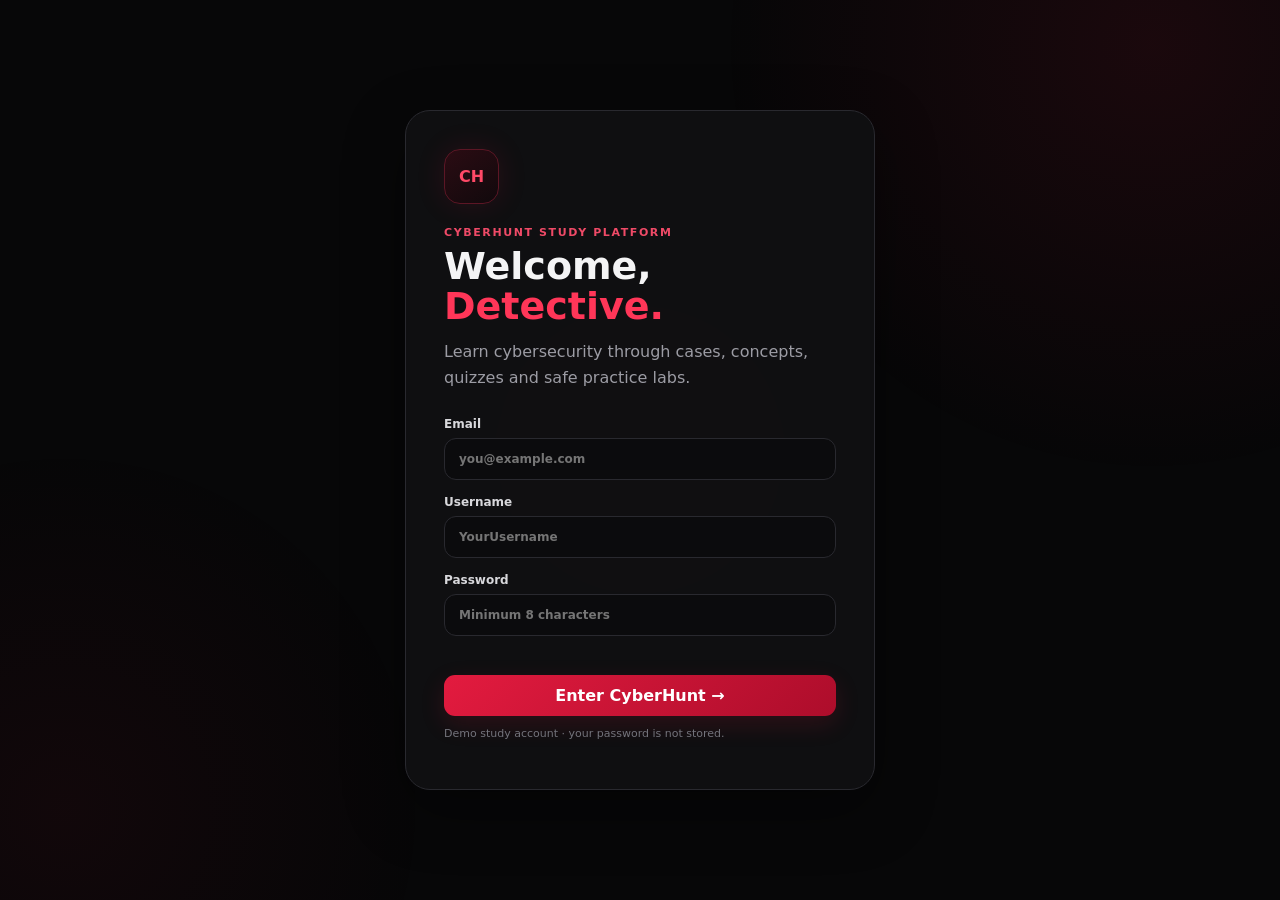
==== commit 57973a7b: "Update index.html" ====
--- a/index.html
+++ b/index.html
@@ -1,18 +1,18 @@
 <!DOCTYPE html>
 <html lang="en">
 <head>
-  <meta charset="UTF-8">
-  <meta name="viewport" content="width=device-width, initial-scale=1.0">
-  <meta name="theme-color" content="#070708">
-  <title>CyberHunt | Cybersecurity Study Studio</title>
-  <link rel="stylesheet" href="style.css">
+<meta charset="UTF-8">
+<meta name="viewport" content="width=device-width,initial-scale=1.0">
+<meta name="theme-color" content="#070708">
+<title>CyberHunt — Cybersecurity Study Studio</title>
+<link rel="stylesheet" href="style.css">
 </head>
 
 <body>
 
 <div id="toast" class="toast"></div>
 
-<!-- LOGIN -->
+<!-- LOGIN PAGE -->
 <section id="loginPage" class="login-page">
   <div class="login-glow"></div>
 
@@ -24,46 +24,61 @@
     <h1>Welcome, <span>Detective.</span></h1>
 
     <p class="login-sub">
-      Learn cybersecurity through detailed materials, real-world case studies,
-      AI study assistance, quizzes and safe practical labs.
+      Learn cybersecurity through cases, concepts, quizzes and safe practice labs.
     </p>
 
-    <form id="loginForm">
+    <form id="loginForm" novalidate>
 
       <label>
         Email
-        <input id="email" type="email" placeholder="you@example.com" required>
+        <input
+          id="email"
+          type="email"
+          placeholder="you@example.com"
+          autocomplete="email"
+          required
+        >
       </label>
 
       <label>
         Username
-        <input id="username" type="text" placeholder="YourUsername" required>
+        <input
+          id="username"
+          type="text"
+          placeholder="YourUsername"
+          autocomplete="username"
+          required
+        >
       </label>
 
       <label>
         Password
-        <input id="password" type="password"
-               placeholder="Minimum 8 characters"
-               minlength="8"
-               required>
+        <input
+          id="password"
+          type="password"
+          placeholder="Minimum 8 characters"
+          minlength="8"
+          required
+        >
       </label>
 
       <div id="loginError" class="form-error"></div>
 
       <button class="primary-btn full" type="submit">
-        Enter CyberHunt →
+        Enter CyberHunt <span>→</span>
       </button>
 
     </form>
 
     <p class="demo-note">
-      Demo study account. Your password is not stored.
+      Demo study account · your password is not stored.
     </p>
+
   </div>
 </section>
 
 
-<!-- APPLICATION -->
+<!-- MAIN APPLICATION -->
 <div id="app" class="app hidden">
 
   <!-- SIDEBAR -->
@@ -78,44 +93,53 @@
       </div>
     </div>
 
+
     <nav>
 
       <button class="nav-item active" data-section="dashboard">
-        <span>⌂</span> Dashboard
+        <span>⌂</span>
+        Dashboard
       </button>
 
       <button class="nav-item" data-section="ai">
-        <span>✦</span> AI Study Studio
+        <span>✦</span>
+        AI Study Studio
       </button>
 
       <button class="nav-item" data-section="materials">
-        <span>▤</span> Materials
+        <span>▤</span>
+        Materials
       </button>
 
       <button class="nav-item" data-section="cases">
-        <span>◈</span> Case Studies
+        <span>◈</span>
+        Case Studies
       </button>
 
       <button class="nav-item" data-section="quizzes">
-        <span>✓</span> Mini Quizzes
+        <span>✓</span>
+        Mini Quizzes
       </button>
 
       <button class="nav-item" data-section="labs">
-        <span>⌘</span> Practice Labs
+        <span>⌘</span>
+        Practice Labs
       </button>
 
       <button class="nav-item" data-section="badges">
-        <span>◇</span> Badges
+        <span>◇</span>
+        Badges
       </button>
 
     </nav>
+
 
     <div class="side-bottom">
 
       <div class="side-tip">
         <b>Study smarter</b>
         <p>
-          Learn the concept first, then apply it through cases and labs.
+          Open any topic for detailed notes, examples and web research.
         </p>
       </div>
 
@@ -128,16 +152,17 @@
   </aside>
 
 
-  <!-- MAIN -->
+  <!-- MAIN CONTENT -->
   <main class="main">
 
+    <!-- TOP BAR -->
     <header class="topbar">
 
       <button id="menuBtn" class="icon-btn mobile-only">
         ☰
       </button>
 
-      <div id="crumb" class="crumb">
+      <div class="crumb" id="crumb">
         Dashboard
       </div>
 
@@ -163,13 +188,17 @@
     <div class="content">
 
 
-      <!-- DASHBOARD -->
+      <!-- ================= DASHBOARD ================= -->
+
       <section id="dashboard" class="page-section active-section">
 
         <div class="hero">
 
           <div>
-            <p class="eyebrow">WELCOME BACK</p>
+
+            <p class="eyebrow">
+              WELCOME BACK
+            </p>
 
             <h2>
               Ready to learn,
@@ -177,14 +206,19 @@
             </h2>
 
             <p>
-              Build cybersecurity knowledge from foundations
-              to advanced security concepts.
-            </p>
-          </div>
+              Build real cybersecurity understanding from foundations
+              to advanced concepts.
+            </p>
+
+          </div>
+
 
           <div class="hero-badge">
             SECURE<br>
-            <strong>YOUR<br>KNOWLEDGE</strong>
+            <strong>
+              YOUR<br>
+              KNOWLEDGE
+            </strong>
           </div>
 
         </div>
@@ -195,33 +229,42 @@
           <div class="stat-card">
             <span>Learning XP</span>
             <strong id="dashXP">0</strong>
-            <small>Earned from learning</small>
-          </div>
+            <small>Earned from study activities</small>
+          </div>
+
 
           <div class="stat-card">
             <span>Cases solved</span>
+
             <strong>
               <i id="casesDone">0</i>
               <em>/ 50</em>
             </strong>
-            <small>Scenario learning</small>
-          </div>
+
+            <small>Scenario-based learning</small>
+          </div>
+
 
           <div class="stat-card">
-            <span>Labs completed</span>
+            <span>Lab progress</span>
+
             <strong>
               <i id="labsDone">0</i>
               <em>/ 5</em>
             </strong>
+
             <small>Safe practical skills</small>
           </div>
+
 
           <div class="stat-card">
             <span>Best quiz</span>
+
             <strong>
               <i id="quizBest">0</i>
               <em>/ 10</em>
             </strong>
+
             <small>Highest score</small>
           </div>
 
@@ -230,21 +273,32 @@
 
         <div class="dashboard-grid">
 
-          <div class="panel">
+          <div class="panel roadmap">
 
             <div class="panel-head">
+
               <div>
-                <p class="eyebrow">LEARNING ROADMAP</p>
-                <h3>Your progress</h3>
-              </div>
-
-              <span class="pill" id="progressPill">0%</span>
+                <p class="eyebrow">
+                  LEARNING ROADMAP
+                </p>
+
+                <h3>
+                  Your path
+                </h3>
+              </div>
+
+              <span class="pill" id="progressPill">
+                0%
+              </span>
+
             </div>
+
 
             <div class="progress">
               <i id="overallProgress"></i>
             </div>
 
+
             <div class="roadmap-list">
 
               <div>
@@ -252,28 +306,33 @@
 
                 <div>
                   <b>Foundations</b>
+
                   <small>
-                    CIA, threats, vulnerabilities and controls
+                    CIA, threats, risk and security controls
                   </small>
                 </div>
               </div>
 
+
               <div>
                 <span class="road-dot"></span>
 
                 <div>
                   <b>Defensive thinking</b>
+
                   <small>
-                    Phishing, malware, incidents and web security
+                    Cases, incident response and web security
                   </small>
                 </div>
               </div>
 
+
               <div>
                 <span class="road-dot"></span>
 
                 <div>
                   <b>Advanced security</b>
+
                   <small>
                     Zero Trust, forensics, cloud and governance
                   </small>
@@ -287,23 +346,32 @@
 
           <div class="panel mission">
 
-            <p class="eyebrow">RECOMMENDED NEXT</p>
+            <p class="eyebrow">
+              RECOMMENDED NEXT
+            </p>
 
             <h3 id="nextTitle">
               Start with Cybersecurity Foundations
             </h3>
 
             <p id="nextDesc">
-              Learn a concept and then apply it through a case study.
+              Open a material, learn the concept,
+              then test yourself with a case.
             </p>
 
             <div class="button-row">
 
-              <button class="primary-btn" data-go="materials">
+              <button
+                class="primary-btn"
+                data-go="materials"
+              >
                 Open Materials
               </button>
 
-              <button class="ghost-btn" data-go="cases">
+              <button
+                class="ghost-btn"
+                data-go="cases"
+              >
                 Explore Cases
               </button>
 
@@ -315,34 +383,59 @@
 
 
         <div class="section-heading">
+
           <div>
-            <p class="eyebrow">QUICK ACCESS</p>
-            <h3>Study tools</h3>
-          </div>
+            <p class="eyebrow">
+              QUICK ACCESS
+            </p>
+
+            <h3>
+              Study tools
+            </h3>
+          </div>
+
         </div>
 
 
         <div class="quick-grid">
 
           <button class="quick-card" data-go="ai">
-            <b>✦ AI Study Studio</b>
+
+            <b>
+              ✦ AI Study Studio
+            </b>
+
             <span>
-              Ask cybersecurity questions and research them on the web.
+              Ask a cybersecurity question and research it on the web
+              and YouTube.
             </span>
+
           </button>
 
+
           <button class="quick-card" data-go="labs">
-            <b>⌘ Practice Labs</b>
+
+            <b>
+              ⌘ Practice Labs
+            </b>
+
             <span>
-              Learn encoding, hashing and other safe security skills.
+              Learn encoding, hashing and other safe skills.
             </span>
+
           </button>
 
+
           <button class="quick-card" data-go="quizzes">
-            <b>✓ Mini Quizzes</b>
+
+            <b>
+              ✓ Mini Quizzes
+            </b>
+
             <span>
-              Test whether you can apply what you learned.
+              Check your understanding with scenarios.
             </span>
+
           </button>
 
         </div>
@@ -350,62 +443,97 @@
       </section>
 
 
-      <!-- AI -->
+      <!-- ================= AI STUDY STUDIO ================= -->
+
       <section id="ai" class="page-section">
 
         <div class="section-heading">
+
           <div>
-            <p class="eyebrow">YOUR CYBER TUTOR</p>
-            <h2>AI Study Studio</h2>
+
+            <p class="eyebrow">
+              YOUR CYBER TUTOR
+            </p>
+
+            <h2>
+              AI Study Studio
+            </h2>
+
             <p>
-              Ask a question, learn from the CyberHunt library,
-              and connect your topic to live web research.
-            </p>
-          </div>
+              Ask about a cybersecurity topic, then use live Web
+              and YouTube research for deeper study.
+            </p>
+
+          </div>
+
         </div>
 
 
         <div class="ai-layout">
 
+
+          <!-- AI CHAT -->
+
           <div class="panel chat-panel">
 
             <div class="chat-head">
 
-              <div class="ai-avatar">✦</div>
+              <div class="ai-avatar">
+                ✦
+              </div>
 
               <div>
-                <b>CyberHunt AI</b>
-                <span>Study assistant · remembers your session</span>
+                <b>
+                  CyberHunt AI
+                </b>
+
+                <span>
+                  Study assistant · remembers this session
+                </span>
               </div>
 
             </div>
 
 
-            <div id="chatMessages" class="chat-messages"></div>
+            <div
+              id="chatMessages"
+              class="chat-messages"
+            ></div>
 
 
             <div class="suggestions">
 
-              <button data-prompt="Explain the CIA triad simply">
+              <button
+                data-prompt="Explain the CIA triad simply"
+              >
                 CIA Triad
               </button>
 
-              <button data-prompt="What is phishing and how do I detect it?">
+              <button
+                data-prompt="What is phishing and how do I detect it?"
+              >
                 Phishing
               </button>
 
-              <button data-prompt="Explain hashing vs encryption">
+              <button
+                data-prompt="Explain hashing vs encryption"
+              >
                 Hashing vs Encryption
               </button>
 
-              <button data-prompt="Explain OWASP Top 10">
+              <button
+                data-prompt="Explain OWASP Top 10"
+              >
                 OWASP Top 10
               </button>
 
             </div>
 
 
-            <form id="aiForm" class="chat-input">
+            <form
+              id="aiForm"
+              class="chat-input"
+            >
 
               <input
                 id="aiInput"
@@ -413,7 +541,10 @@
                 autocomplete="off"
               >
 
-              <button class="primary-btn" type="submit">
+              <button
+                class="primary-btn"
+                type="submit"
+              >
                 Ask
               </button>
 
@@ -422,78 +553,177 @@
           </div>
 
 
-          <!-- CONNECT TO WEB -->
-          <div class="panel web-panel">
-
-            <div class="web-icon">⌁</div>
-
-            <p class="eyebrow">LIVE RESEARCH</p>
-
-            <h3>Connect to Web</h3>
+          <!-- WEB + YOUTUBE -->
+
+          <div class="research-column">
+
+
+            <!-- CONNECT TO WEB -->
+
+            <div class="panel web-panel">
+
+              <div class="web-icon">
+                ⌁
+              </div>
+
+              <p class="eyebrow">
+                LIVE RESEARCH
+              </p>
+
+              <h3>
+                Connect to Web
+              </h3>
+
+              <p>
+                Search the live web for current documentation,
+                examples, standards and deeper cybersecurity research.
+              </p>
+
+
+              <label>
+                Topic to research
+
+                <input
+                  id="webQuery"
+                  placeholder="e.g. NIST CSF 2.0 functions"
+                >
+              </label>
+
+
+              <button
+                id="webSearchBtn"
+                class="primary-btn full"
+              >
+                Search Web ↗
+              </button>
+
+
+              <div class="web-links">
+
+                <button
+                  data-web="NIST Cybersecurity Framework 2.0"
+                >
+                  NIST CSF 2.0
+                </button>
+
+                <button
+                  data-web="OWASP Top 10 2025"
+                >
+                  OWASP Top 10 2025
+                </button>
+
+                <button
+                  data-web="cybersecurity incident response best practices"
+                >
+                  Incident Response
+                </button>
+
+                <button
+                  data-web="SHA-256 NIST FIPS 180-4"
+                >
+                  SHA-256
+                </button>
+
+              </div>
+
+            </div>
+
+
+            <!-- YOUTUBE -->
+
+            <div class="panel youtube-panel">
+
+              <div class="youtube-icon">
+                ▶
+              </div>
+
+              <p class="eyebrow">
+                LIVE VIDEO LEARNING
+              </p>
+
+              <h3>
+                Find on YouTube
+              </h3>
+
+              <p>
+                Search YouTube for cybersecurity tutorials,
+                lectures, demonstrations and topic explanations.
+              </p>
+
+
+              <button
+                id="youtubeSearchBtn"
+                class="primary-btn full"
+              >
+                Search YouTube ↗
+              </button>
+
+
+              <div class="web-links">
+
+                <button
+                  data-youtube="cybersecurity fundamentals tutorial"
+                >
+                  Cybersecurity Basics
+                </button>
+
+                <button
+                  data-youtube="CIA triad explained"
+                >
+                  CIA Triad
+                </button>
+
+                <button
+                  data-youtube="SQL injection explained tutorial"
+                >
+                  SQL Injection
+                </button>
+
+                <button
+                  data-youtube="incident response cybersecurity tutorial"
+                >
+                  Incident Response
+                </button>
+
+              </div>
+
+
+              <div class="web-note">
+                Tip: Ask the AI about any cybersecurity topic.
+                The same topic can be used for both live web and
+                YouTube research.
+              </div>
+
+            </div>
+
+          </div>
+
+        </div>
+
+      </section>
+
+
+      <!-- ================= MATERIALS ================= -->
+
+      <section id="materials" class="page-section">
+
+        <div class="section-heading">
+
+          <div>
+
+            <p class="eyebrow">
+              KNOWLEDGE LIBRARY
+            </p>
+
+            <h2>
+              Materials
+            </h2>
 
             <p>
-              Search your cybersecurity study topic on the live web.
-              Use this for current standards, documentation,
-              research and deeper explanations.
-            </p>
-
-
-            <label>
-              Topic to research
-
-              <input
-                id="webQuery"
-                placeholder="e.g. NIST CSF 2.0"
-              >
-            </label>
-
-
-            <button id="webSearchBtn" class="primary-btn full">
-              Search Web ↗
-            </button>
-
-
-            <div class="web-links">
-
-              <button data-web="NIST Cybersecurity Framework 2.0">
-                NIST CSF 2.0
-              </button>
-
-              <button data-web="OWASP Top 10 2025">
-                OWASP Top 10
-              </button>
-
-              <button data-web="cybersecurity incident response best practices">
-                Incident Response
-              </button>
-
-              <button data-web="SHA-256 NIST">
-                SHA-256
-              </button>
-
-            </div>
-
-          </div>
-
-        </div>
-
-      </section>
-
-
-      <!-- MATERIALS -->
-      <section id="materials" class="page-section">
-
-        <div class="section-heading">
-
-          <div>
-            <p class="eyebrow">KNOWLEDGE LIBRARY</p>
-
-            <h2>Materials</h2>
-
-            <p>
-              Learn cybersecurity from beginner to advanced.
-              Click any topic for detailed notes.
-            </p>
+              From cybersecurity basics to advanced architecture
+              and governance.
+            </p>
+
           </div>
 
         </div>
@@ -506,134 +736,201 @@
             placeholder="Search materials..."
           >
 
-          <div id="materialFilters" class="filter-buttons"></div>
-
-        </div>
-
-
-        <div id="materialsGrid" class="card-grid"></div>
+          <div
+            id="materialFilters"
+            class="filter-buttons"
+          ></div>
+
+        </div>
+
+
+        <div
+          id="materialsGrid"
+          class="card-grid"
+        ></div>
 
       </section>
 
 
-      <!-- CASE STUDIES -->
+      <!-- ================= CASE STUDIES ================= -->
+
       <section id="cases" class="page-section">
 
         <div class="section-heading">
 
           <div>
-            <p class="eyebrow">SCENARIO LEARNING</p>
-
-            <h2>Case Studies</h2>
+
+            <p class="eyebrow">
+              SCENARIO LEARNING
+            </p>
+
+            <h2>
+              Case Studies
+            </h2>
 
             <p>
-              5 investigation tracks with 10 unique cybersecurity
-              scenarios each.
-            </p>
-          </div>
-
-        </div>
-
-
-        <div id="casesGrid" class="case-grid"></div>
-
-        <div id="caseLevels" class="case-levels hidden"></div>
+              50 defensive cybersecurity scenarios across
+              five investigation tracks.
+            </p>
+
+          </div>
+
+        </div>
+
+
+        <div
+          id="casesGrid"
+          class="case-grid"
+        ></div>
+
+
+        <div
+          id="caseLevels"
+          class="case-levels hidden"
+        ></div>
 
       </section>
 
 
-      <!-- QUIZZES -->
+      <!-- ================= MINI QUIZZES ================= -->
+
       <section id="quizzes" class="page-section">
 
         <div class="section-heading">
 
           <div>
-            <p class="eyebrow">KNOWLEDGE CHECK</p>
-
-            <h2>Mini Quizzes</h2>
+
+            <p class="eyebrow">
+              KNOWLEDGE CHECK
+            </p>
+
+            <h2>
+              Mini Quizzes
+            </h2>
 
             <p>
-              Apply cybersecurity concepts to realistic scenarios.
-            </p>
-          </div>
-
-        </div>
-
-
-        <div id="quizArea" class="panel quiz-panel"></div>
+              Scenario questions that test whether you can
+              apply the concept.
+            </p>
+
+          </div>
+
+        </div>
+
+
+        <div
+          id="quizArea"
+          class="panel quiz-panel"
+        ></div>
 
       </section>
 
 
-      <!-- LABS -->
+      <!-- ================= PRACTICE LABS ================= -->
+
       <section id="labs" class="page-section">
 
         <div class="section-heading">
 
           <div>
-            <p class="eyebrow">SAFE PRACTICE</p>
-
-            <h2>Practice Labs</h2>
+
+            <p class="eyebrow">
+              SAFE PRACTICE
+            </p>
+
+            <h2>
+              Practice Labs
+            </h2>
 
             <p>
-              Learn the theory and one example before practicing.
-            </p>
-          </div>
-
-        </div>
-
-
-        <div id="labsGrid" class="card-grid"></div>
+              Learn the theory and one example first,
+              then practice in your browser.
+            </p>
+
+          </div>
+
+        </div>
+
+
+        <div
+          id="labsGrid"
+          class="card-grid"
+        ></div>
 
       </section>
 
 
-      <!-- BADGES -->
+      <!-- ================= BADGES ================= -->
+
       <section id="badges" class="page-section">
 
         <div class="section-heading">
 
           <div>
-            <p class="eyebrow">MILESTONES</p>
-
-            <h2>Badges</h2>
+
+            <p class="eyebrow">
+              MILESTONES
+            </p>
+
+            <h2>
+              Badges
+            </h2>
 
             <p>
-              Earn badges as you complete learning milestones.
-            </p>
-          </div>
-
-        </div>
-
-
-        <div id="badgesGrid" class="badge-grid"></div>
+              Every badge reflects a real learning milestone.
+            </p>
+
+          </div>
+
+        </div>
+
+
+        <div
+          id="badgesGrid"
+          class="badge-grid"
+        ></div>
 
       </section>
 
+
     </div>
-
   </main>
 
 </div>
 
 
-<!-- DETAIL PANEL -->
-<div id="detailOverlay" class="overlay hidden">
-
-  <div class="detail-panel">
-
-    <button id="closeDetail" class="close-btn">
+<!-- DETAIL MODAL -->
+
+<div
+  id="detailOverlay"
+  class="overlay hidden"
+>
+
+  <div
+    id="detailPanel"
+    class="detail-panel"
+  >
+
+    <button
+      id="closeDetail"
+      class="close-btn"
+    >
       ×
     </button>
 
-    <div id="detailContent"></div>
+    <div
+      id="detailContent"
+    ></div>
 
   </div>
 
 </div>
 
 
-<script src="script.js" defer></script>
+<script
+  src="script.js"
+  defer
+></script>
 
 </body>
 </html>
--- a/style.css
+++ b/style.css
@@ -1,2184 +1,1413 @@
-:root {
-    --bg: #070708;
-    --bg-soft: #0b0b0e;
-    --panel: #101012;
-    --panel-2: #151519;
-    --panel-3: #1a1a1f;
-    --line: #28282e;
-    --line-soft: #1d1d22;
-
-    --red: #e31b3f;
-    --red-light: #ff3658;
-    --red-dark: #a70f2d;
-
-    --text: #f4f4f5;
-    --muted: #9c9ca5;
-    --muted-2: #6f6f78;
-
-    --green: #55d88a;
-    --yellow: #e6c45c;
-
-    --radius: 16px;
-    --radius-small: 10px;
-
-    --sidebar-width: 255px;
-    --topbar-height: 72px;
-}
-
-* {
-    margin: 0;
-    padding: 0;
-    box-sizing: border-box;
-}
-
-html {
-    scroll-behavior: smooth;
-}
-
-body {
-    background: var(--bg);
-    color: var(--text);
-    font-family:
-        Inter,
-        ui-sans-serif,
-        system-ui,
-        -apple-system,
-        BlinkMacSystemFont,
-        "Segoe UI",
-        sans-serif;
-    min-height: 100vh;
+:root{
+  --bg:#070708;
+  --panel:#101012;
+  --panel2:#151519;
+  --line:#29292f;
+  --red:#e31b3f;
+  --red2:#ff3658;
+  --text:#f4f4f5;
+  --muted:#9c9ca4;
+  --soft:#d8d8dc;
+  --green:#55df96;
+  --shadow:0 20px 60px rgba(0,0,0,.4);
+}
+
+*{
+  box-sizing:border-box;
+}
+
+html{
+  scroll-behavior:smooth;
+}
+
+body{
+  margin:0;
+  min-height:100vh;
+  background:var(--bg);
+  color:var(--text);
+  font-family:Inter,system-ui,-apple-system,BlinkMacSystemFont,"Segoe UI",Arial,sans-serif;
+}
+
+body:before{
+  content:"";
+  position:fixed;
+  inset:0;
+  pointer-events:none;
+  background:
+    radial-gradient(circle at 90% 5%,rgba(227,27,63,.09),transparent 30%),
+    radial-gradient(circle at 5% 90%,rgba(227,27,63,.05),transparent 25%);
 }
 
 button,
 input,
-textarea {
-    font: inherit;
-}
-
-button {
-    cursor: pointer;
-}
-
-.hidden {
-    display: none !important;
-}
-
-
-/* ================= LOGIN ================= */
-
-.login-page {
-    min-height: 100vh;
-    display: flex;
-    align-items: center;
-    justify-content: center;
-    padding: 30px;
-    position: relative;
-    overflow: hidden;
-    background:
-        radial-gradient(circle at 15% 20%, rgba(227, 27, 63, .10), transparent 30%),
-        radial-gradient(circle at 85% 80%, rgba(227, 27, 63, .07), transparent 30%),
-        var(--bg);
-}
-
-.login-page::before {
-    content: "";
-    position: absolute;
-    inset: 0;
-    background-image:
-        linear-gradient(rgba(255,255,255,.015) 1px, transparent 1px),
-        linear-gradient(90deg, rgba(255,255,255,.015) 1px, transparent 1px);
-    background-size: 45px 45px;
-    pointer-events: none;
-}
-
-.login-glow {
-    position: absolute;
-    border-radius: 50%;
-    filter: blur(100px);
-    pointer-events: none;
-}
-
-.glow-one {
-    width: 350px;
-    height: 350px;
-    background: rgba(227,27,63,.08);
-    top: -100px;
-    left: -100px;
-}
-
-.glow-two {
-    width: 300px;
-    height: 300px;
-    background: rgba(227,27,63,.05);
-    right: -100px;
-    bottom: -100px;
-}
-
-.login-card {
-    width: 100%;
-    max-width: 480px;
-    padding: 42px;
-    background: rgba(16,16,18,.94);
-    border: 1px solid var(--line);
-    border-radius: 22px;
-    box-shadow:
-        0 30px 100px rgba(0,0,0,.55),
-        0 0 45px rgba(227,27,63,.04);
-    position: relative;
-    z-index: 2;
-}
-
-.brand-center {
-    display: flex;
-    align-items: center;
-    justify-content: center;
-    gap: 13px;
-    margin-bottom: 42px;
-}
-
-.brand-mark {
-    width: 48px;
-    height: 48px;
-    display: grid;
-    place-items: center;
-    border: 1px solid var(--red);
-    border-radius: 13px;
-    color: var(--red-light);
-    font-weight: 900;
-    font-size: 22px;
-    box-shadow: 0 0 24px rgba(227,27,63,.16);
-}
-
-.brand-mark.small {
-    width: 38px;
-    height: 38px;
-    font-size: 18px;
-    border-radius: 10px;
-}
-
-.brand-center h1,
-.sidebar-brand h2 {
-    font-size: 18px;
-    letter-spacing: 2px;
-}
-
-.brand-center h1 span,
-.sidebar-brand h2 span {
-    color: var(--red-light);
-}
-
-.brand-center p,
-.sidebar-brand small {
-    color: var(--muted-2);
-    font-size: 8px;
-    letter-spacing: 2px;
-    margin-top: 4px;
-}
-
-.login-heading {
-    margin-bottom: 28px;
-}
-
-.eyebrow {
-    color: var(--red-light);
-    font-size: 10px;
-    font-weight: 800;
-    letter-spacing: 2px;
-    text-transform: uppercase;
-}
-
-.login-heading h2 {
-    margin-top: 8px;
-    font-size: 31px;
-    letter-spacing: -1px;
-}
-
-.login-heading p {
-    color: var(--muted);
-    line-height: 1.6;
-    margin-top: 9px;
-    font-size: 14px;
-}
-
-.input-group {
-    margin-bottom: 18px;
-}
-
-.input-group label {
-    display: block;
-    color: #d7d7dc;
-    font-size: 12px;
-    font-weight: 700;
-    margin-bottom: 8px;
-}
-
-.input-group input {
-    width: 100%;
-    height: 48px;
-    border: 1px solid var(--line);
-    background: #0b0b0d;
-    border-radius: 10px;
-    color: var(--text);
-    padding: 0 15px;
-    outline: none;
-    transition: .2s;
-}
-
-.input-group input:focus {
-    border-color: var(--red);
-    box-shadow: 0 0 0 3px rgba(227,27,63,.08);
-}
-
-.input-group small {
-    display: block;
-    margin-top: 6px;
-    color: var(--muted-2);
-    font-size: 10px;
-}
-
-.form-error {
-    color: #ff7187;
-    font-size: 12px;
-    min-height: 18px;
-    margin-bottom: 7px;
-}
+textarea{
+  font:inherit;
+}
+
+button{
+  cursor:pointer;
+}
+
+.hidden{
+  display:none!important;
+}
+
+.mobile-only{
+  display:none;
+}
+
+
+/* LOGIN */
+
+.login-page{
+  min-height:100vh;
+  display:grid;
+  place-items:center;
+  padding:25px;
+  position:relative;
+}
+
+.login-glow{
+  position:absolute;
+  width:500px;
+  height:500px;
+  border-radius:50%;
+  background:radial-gradient(circle,rgba(227,27,63,.15),transparent 65%);
+  filter:blur(20px);
+}
+
+.login-card{
+  position:relative;
+  width:min(470px,100%);
+  padding:38px;
+  background:rgba(16,16,18,.96);
+  border:1px solid var(--line);
+  border-radius:25px;
+  box-shadow:var(--shadow);
+}
+
+.brand-mark{
+  width:55px;
+  height:55px;
+  display:grid;
+  place-items:center;
+  border-radius:16px;
+  background:linear-gradient(145deg,#2b0c13,#11090c);
+  border:1px solid #5c1625;
+  color:#ff4967;
+  font-weight:900;
+  box-shadow:0 0 30px rgba(227,27,63,.12);
+}
+
+.brand-mark.small{
+  width:40px;
+  height:40px;
+  border-radius:12px;
+  font-size:12px;
+}
+
+.eyebrow{
+  margin:0 0 8px;
+  color:#ef4a67;
+  font-size:11px;
+  font-weight:800;
+  letter-spacing:1.6px;
+}
+
+.login-card .eyebrow{
+  margin-top:22px;
+}
+
+.login-card h1{
+  margin:8px 0 12px;
+  font-size:38px;
+  line-height:1.05;
+}
+
+.login-card h1 span,
+.hero h2 span{
+  color:var(--red2);
+}
+
+.login-sub{
+  margin:0 0 25px;
+  color:var(--muted);
+  line-height:1.65;
+}
+
+label{
+  display:block;
+  margin-bottom:15px;
+  color:var(--soft);
+  font-size:12px;
+  font-weight:700;
+}
+
+input,
+textarea{
+  width:100%;
+  margin-top:7px;
+  padding:13px 14px;
+  background:#0b0b0d;
+  border:1px solid var(--line);
+  border-radius:12px;
+  outline:none;
+  color:var(--text);
+  resize:vertical;
+}
+
+input:focus,
+textarea:focus{
+  border-color:#812137;
+  box-shadow:0 0 0 3px rgba(227,27,63,.08);
+}
+
+.form-error{
+  min-height:20px;
+  margin-bottom:4px;
+  color:#ff7187;
+  font-size:12px;
+}
+
+.demo-note{
+  color:#73737b;
+  font-size:11px;
+}
+
+
+/* BUTTONS */
 
 .primary-btn,
-.secondary-btn,
-.text-btn {
-    border: none;
-    border-radius: 10px;
-    transition: .2s ease;
-}
-
-.primary-btn {
-    background: var(--red);
-    color: white;
-    padding: 12px 18px;
-    font-weight: 800;
-    box-shadow: 0 8px 25px rgba(227,27,63,.15);
-}
-
-.primary-btn:hover {
-    background: var(--red-light);
-    transform: translateY(-1px);
-    box-shadow: 0 10px 30px rgba(227,27,63,.24);
-}
-
-.full-btn {
-    width: 100%;
-    height: 50px;
-    display: flex;
-    align-items: center;
-    justify-content: space-between;
-}
-
-.secondary-btn {
-    background: transparent;
-    color: #dedee2;
-    border: 1px solid var(--line);
-    padding: 11px 16px;
-    font-weight: 700;
-}
-
-.secondary-btn:hover {
-    border-color: #44444c;
-    background: var(--panel-2);
-}
-
-.text-btn {
-    background: none;
-    color: var(--red-light);
-    font-weight: 800;
-    padding: 0;
-}
-
-.login-footer {
-    display: flex;
-    align-items: center;
-    gap: 8px;
-    margin-top: 24px;
-    color: var(--muted-2);
-    font-size: 11px;
-}
-
-.status-dot {
-    width: 7px;
-    height: 7px;
-    border-radius: 50%;
-    background: var(--green);
-    box-shadow: 0 0 10px rgba(85,216,138,.4);
-}
-
-
-/* ================= APP ================= */
-
-.app {
-    min-height: 100vh;
-}
-
-.sidebar {
-    position: fixed;
-    z-index: 20;
-    top: 0;
-    left: 0;
-    width: var(--sidebar-width);
-    height: 100vh;
-    background: #0b0b0d;
-    border-right: 1px solid var(--line-soft);
-    padding: 22px 15px;
-    display: flex;
-    flex-direction: column;
-}
-
-.sidebar-brand {
-    display: flex;
-    align-items: center;
-    gap: 11px;
-    padding: 0 9px 28px;
-    border-bottom: 1px solid var(--line-soft);
-}
-
-.sidebar-section-title {
-    color: var(--muted-2);
-    font-size: 9px;
-    letter-spacing: 1.7px;
-    font-weight: 800;
-    margin: 25px 11px 10px;
-}
-
-.main-nav {
-    display: flex;
-    flex-direction: column;
-    gap: 4px;
-}
-
-.nav-item {
-    width: 100%;
-    height: 45px;
-    display: flex;
-    align-items: center;
-    gap: 12px;
-    border: 1px solid transparent;
-    border-radius: 10px;
-    background: transparent;
-    color: var(--muted);
-    padding: 0 12px;
-    text-align: left;
-    font-size: 13px;
-    font-weight: 650;
-    transition: .2s;
-}
-
-.nav-item:hover {
-    color: white;
-    background: var(--panel);
-}
-
-.nav-item.active {
-    color: white;
-    background: rgba(227,27,63,.09);
-    border-color: rgba(227,27,63,.22);
-}
-
-.nav-item.active .nav-icon {
-    color: var(--red-light);
-}
-
-.nav-icon {
-    width: 20px;
-    text-align: center;
-    color: var(--muted-2);
-    font-size: 16px;
-}
-
-.sidebar-bottom {
-    margin-top: auto;
-}
-
-.sidebar-tip {
-    display: flex;
-    gap: 10px;
-    padding: 13px;
-    border: 1px solid var(--line-soft);
-    background: #101013;
-    border-radius: 11px;
-    margin-bottom: 12px;
-}
-
-.tip-icon {
-    color: var(--red-light);
-}
-
-.sidebar-tip strong {
-    display: block;
-    font-size: 11px;
-}
-
-.sidebar-tip p {
-    color: var(--muted-2);
-    font-size: 10px;
-    line-height: 1.5;
-    margin-top: 4px;
-}
-
-.logout-btn {
-    width: 100%;
-    height: 42px;
-    background: transparent;
-    border: 1px solid var(--line-soft);
-    color: var(--muted);
-    border-radius: 10px;
-    text-align: left;
-    padding: 0 12px;
-    display: flex;
-    gap: 11px;
-    align-items: center;
-    font-size: 12px;
-}
-
-.logout-btn:hover {
-    color: #fff;
-    border-color: #34343b;
-}
-
-
-/* ================= MAIN / TOPBAR ================= */
-
-.main-content {
-    margin-left: var(--sidebar-width);
-    min-height: 100vh;
-}
-
-.topbar {
-    height: var(--topbar-height);
-    position: sticky;
-    top: 0;
-    z-index: 10;
-    display: flex;
-    align-items: center;
-    justify-content: space-between;
-    padding: 0 32px;
-    background: rgba(7,7,8,.92);
-    border-bottom: 1px solid var(--line-soft);
-    backdrop-filter: blur(15px);
-}
-
-.topbar-title {
-    display: flex;
-    align-items: center;
-    gap: 13px;
-}
-
-.topbar-label {
-    color: var(--muted-2);
-    font-size: 9px;
-    font-weight: 800;
-    letter-spacing: 1.7px;
-}
-
-.topbar-title > span:last-child {
-    color: #ededf0;
-    font-size: 13px;
-    font-weight: 750;
-}
-
-.topbar-right {
-    display: flex;
-    align-items: center;
-    gap: 18px;
-}
-
-.top-stat {
-    display: flex;
-    align-items: center;
-    gap: 7px;
-}
-
-.top-stat-icon {
-    color: var(--red-light);
-    font-size: 9px;
-    font-weight: 900;
-}
-
-.top-stat strong {
-    font-size: 12px;
-}
-
-.top-stat small {
-    color: var(--muted-2);
-    font-size: 8px;
-    margin-left: 3px;
-}
-
-.top-profile {
-    display: flex;
-    align-items: center;
-    gap: 8px;
-    border-left: 1px solid var(--line);
-    padding-left: 17px;
-}
-
-.top-profile > div {
-    width: 32px;
-    height: 32px;
-    display: grid;
-    place-items: center;
-    background: var(--panel-2);
-    border: 1px solid var(--line);
-    border-radius: 50%;
-    color: var(--red-light);
-    font-size: 11px;
-    font-weight: 900;
-}
-
-.top-profile span {
-    color: #d9d9dd;
-    font-size: 11px;
-    font-weight: 700;
-}
-
-.mobile-menu-btn {
-    display: none;
-    background: transparent;
-    color: white;
-    border: none;
-    font-size: 22px;
-}
-
-
-/* ================= SECTIONS ================= */
-
-.page-section {
-    display: none;
-    padding: 32px;
-    max-width: 1600px;
-    margin: auto;
-}
-
-.page-section.active-section {
-    display: block;
-}
-
-.section-heading {
-    display: flex;
-    align-items: flex-end;
-    justify-content: space-between;
-    gap: 20px;
-    margin-bottom: 25px;
-}
-
-.section-heading h1 {
-    font-size: 29px;
-    letter-spacing: -.7px;
-    margin-top: 5px;
-}
-
-.section-heading p {
-    color: var(--muted);
-    font-size: 13px;
-    line-height: 1.6;
-    margin-top: 7px;
-}
-
-
-/* ================= DASHBOARD ================= */
-
-.hero-banner {
-    min-height: 280px;
-    padding: 35px;
-    border-radius: var(--radius);
-    border: 1px solid var(--line);
-    background:
-        radial-gradient(circle at 85% 45%, rgba(227,27,63,.10), transparent 25%),
-        linear-gradient(135deg, #111114, #0d0d10);
-    display: flex;
-    align-items: center;
-    justify-content: space-between;
-    overflow: hidden;
-    position: relative;
-}
-
-.hero-banner::after {
-    content: "";
-    position: absolute;
-    width: 500px;
-    height: 500px;
-    right: -250px;
-    top: -250px;
-    border: 1px solid rgba(227,27,63,.08);
-    border-radius: 50%;
-}
-
-.hero-banner h1 {
-    font-size: 34px;
-    letter-spacing: -1px;
-    margin-top: 7px;
-}
-
-.hero-banner h1 span {
-    color: var(--red-light);
-}
-
-.hero-banner p {
-    max-width: 650px;
-    color: var(--muted);
-    font-size: 13px;
-    line-height: 1.7;
-    margin-top: 12px;
-}
-
-.hero-actions {
-    display: flex;
-    gap: 10px;
-    margin-top: 22px;
-}
-
-.hero-symbol {
-    padding: 35px;
-    position: relative;
-    z-index: 1;
-}
-
-.symbol-ring {
-    width: 165px;
-    height: 165px;
-    border: 1px solid rgba(227,27,63,.5);
-    border-radius: 50%;
-    display: flex;
-    flex-direction: column;
-    align-items: center;
-    justify-content: center;
-    box-shadow:
-        0 0 40px rgba(227,27,63,.08),
-        inset 0 0 35px rgba(227,27,63,.03);
-}
-
-.symbol-ring span {
-    font-size: 9px;
-    letter-spacing: 4px;
-    color: var(--muted);
-}
-
-.symbol-ring strong {
-    font-size: 25px;
-    letter-spacing: 4px;
-    color: var(--red-light);
-    margin-top: 4px;
-}
-
-.stats-grid {
-    display: grid;
-    grid-template-columns: repeat(4, 1fr);
-    gap: 13px;
-    margin: 15px 0;
-}
-
-.stat-card {
-    border: 1px solid var(--line);
-    background: var(--panel);
-    border-radius: var(--radius-small);
-    padding: 17px;
-}
-
-.stat-card-top {
-    display: flex;
-    align-items: center;
-    justify-content: space-between;
-    color: var(--muted-2);
-    font-size: 9px;
-    letter-spacing: 1px;
-    font-weight: 800;
-}
-
-.stat-symbol {
-    color: var(--red-light);
-    font-size: 14px;
-}
-
-.stat-card > strong {
-    display: block;
-    font-size: 25px;
-    margin-top: 13px;
-}
-
-.stat-card p {
-    color: var(--muted-2);
-    font-size: 10px;
-    margin-top: 3px;
-}
-
-.dashboard-grid {
-    display: grid;
-    grid-template-columns: 1.4fr .8fr;
-    gap: 15px;
-}
-
-.panel {
-    background: var(--panel);
-    border: 1px solid var(--line);
-    border-radius: var(--radius);
-    padding: 22px;
-}
-
-.panel-header {
-    display: flex;
-    align-items: center;
-    justify-content: space-between;
-    gap: 15px;
-    margin-bottom: 18px;
-}
-
-.panel h2 {
-    font-size: 17px;
-    margin-top: 5px;
-}
-
-.panel-count {
-    color: var(--muted-2);
-    font-size: 8px;
-    letter-spacing: 1.3px;
-}
-
-.roadmap {
-    display: flex;
-    flex-direction: column;
-    gap: 7px;
-}
-
-.roadmap-item {
-    display: grid;
-    grid-template-columns: 42px 1fr auto;
-    align-items: center;
-    gap: 12px;
-    border: 1px solid var(--line-soft);
-    border-radius: 10px;
-    padding: 12px;
-    background: #0d0d10;
-}
-
-.roadmap-number {
-    color: var(--red-light);
-    font-weight: 900;
-    font-size: 12px;
-}
-
-.roadmap-item strong {
-    font-size: 12px;
-}
-
-.roadmap-item p {
-    color: var(--muted-2);
-    font-size: 10px;
-    margin-top: 4px;
-}
-
-.roadmap-item > span {
-    color: var(--muted-2);
-    font-size: 8px;
-    letter-spacing: 1px;
-}
-
-.mission-box {
-    padding: 20px;
-    border-radius: 12px;
-    background: linear-gradient(135deg, rgba(227,27,63,.09), rgba(227,27,63,.025));
-    border: 1px solid rgba(227,27,63,.17);
-}
-
-.mission-icon {
-    color: var(--red-light);
-    font-size: 20px;
-}
-
-.mission-box h3 {
-    font-size: 16px;
-    margin-top: 8px;
-}
-
-.mission-box p {
-    color: var(--muted);
-    font-size: 11px;
-    line-height: 1.7;
-    margin: 8px 0 14px;
-}
-
-.quick-links {
-    display: grid;
-    grid-template-columns: 1fr 1fr;
-    gap: 8px;
-    margin-top: 10px;
-}
-
-.quick-links button {
-    background: #0c0c0f;
-    border: 1px solid var(--line-soft);
-    color: white;
-    border-radius: 10px;
-    padding: 12px;
-    display: flex;
-    gap: 9px;
-    text-align: left;
-}
-
-.quick-links button > span {
-    color: var(--red-light);
-}
-
-.quick-links strong,
-.quick-links small {
-    display: block;
-}
-
-.quick-links strong {
-    font-size: 10px;
-}
-
-.quick-links small {
-    color: var(--muted-2);
-    font-size: 9px;
-    margin-top: 3px;
-}
-
-
-/* ================= AI ================= */
-
-.ai-layout {
-    display: grid;
-    grid-template-columns: minmax(0, 1fr) 300px;
-    gap: 15px;
-}
-
-.ai-chat-panel {
-    min-height: 680px;
-    background: var(--panel);
-    border: 1px solid var(--line);
-    border-radius: var(--radius);
-    display: flex;
-    flex-direction: column;
-    overflow: hidden;
-}
-
-.ai-header {
-    min-height: 70px;
-    border-bottom: 1px solid var(--line-soft);
-    padding: 14px 18px;
-    display: flex;
-    align-items: center;
-    gap: 11px;
-}
-
-.ai-avatar {
-    width: 37px;
-    height: 37px;
-    display: grid;
-    place-items: center;
-    border-radius: 10px;
-    background: rgba(227,27,63,.10);
-    border: 1px solid rgba(227,27,63,.25);
-    color: var(--red-light);
-}
-
-.ai-header strong {
-    display: block;
-    font-size: 12px;
-}
-
-.ai-header span:not(.ai-online) {
-    display: block;
-    color: var(--muted-2);
-    font-size: 9px;
-    margin-top: 3px;
-}
-
-.ai-online {
-    margin-left: auto;
-    color: var(--green);
-    font-size: 8px;
-    letter-spacing: 1px;
-    font-weight: 900;
-}
-
-.chat-messages {
-    flex: 1;
-    overflow-y: auto;
-    padding: 22px;
-    display: flex;
-    flex-direction: column;
-    gap: 16px;
-    min-height: 450px;
-}
-
-.chat-message {
-    max-width: 82%;
-    display: flex;
-    gap: 10px;
-}
-
-.chat-message.user {
-    margin-left: auto;
-    flex-direction: row-reverse;
-}
-
-.chat-avatar {
-    flex: 0 0 30px;
-    width: 30px;
-    height: 30px;
-    border-radius: 9px;
-    display: grid;
-    place-items: center;
-    font-size: 9px;
-    font-weight: 900;
-}
-
-.assistant .chat-avatar {
-    background: rgba(227,27,63,.11);
-    border: 1px solid rgba(227,27,63,.2);
-    color: var(--red-light);
-}
-
-.user .chat-avatar {
-    background: var(--panel-3);
-    border: 1px solid var(--line);
-    color: white;
-}
-
-.chat-bubble {
-    padding: 12px 14px;
-    border-radius: 12px;
-    border: 1px solid var(--line-soft);
-    background: #0c0c0f;
-    color: #dedee2;
-    font-size: 12px;
-    line-height: 1.7;
-}
-
-.user .chat-bubble {
-    background: rgba(227,27,63,.11);
-    border-color: rgba(227,27,63,.18);
-}
-
-.chat-bubble h4 {
-    color: white;
-    font-size: 13px;
-    margin-bottom: 7px;
-}
-
-.chat-bubble .ai-section {
-    margin-top: 10px;
-}
-
-.chat-bubble .ai-section strong {
-    color: var(--red-light);
-    display: block;
-    margin-bottom: 4px;
-}
-
-.chat-bubble ul {
-    padding-left: 17px;
-}
-
-.chat-bubble li {
-    margin: 3px 0;
-}
-
-.suggestion-row {
-    display: flex;
-    gap: 7px;
-    padding: 10px 18px;
-    overflow-x: auto;
-    border-top: 1px solid var(--line-soft);
-}
-
-.suggestion-btn {
-    flex: 0 0 auto;
-    border: 1px solid var(--line);
-    background: #0b0b0d;
-    color: var(--muted);
-    border-radius: 8px;
-    padding: 7px 10px;
-    font-size: 9px;
-}
-
-.suggestion-btn:hover {
-    color: white;
-    border-color: var(--red-dark);
-}
-
-.ai-input-area {
-    border-top: 1px solid var(--line-soft);
-    padding: 13px;
-    display: flex;
-    gap: 9px;
-}
-
-.ai-input-area textarea {
-    flex: 1;
-    resize: none;
-    min-height: 44px;
-    max-height: 120px;
-    background: #0b0b0d;
-    color: white;
-    border: 1px solid var(--line);
-    border-radius: 10px;
-    outline: none;
-    padding: 12px;
-    font-size: 12px;
-}
-
-.ai-input-area textarea:focus {
-    border-color: var(--red);
-}
-
-.send-btn {
-    width: 45px;
-    height: 45px;
-    border-radius: 10px;
-    background: var(--red);
-    color: white;
-    border: none;
-    font-weight: 900;
-}
-
-.ai-side-panel {
-    display: flex;
-    flex-direction: column;
-    gap: 15px;
-}
-
-.prompt-card {
-    display: flex;
-    gap: 10px;
-    padding: 10px 0;
-    border-bottom: 1px solid var(--line-soft);
-}
-
-.prompt-card:last-child {
-    border-bottom: none;
-}
-
-.prompt-card span {
-    color: var(--red-light);
-    font-size: 9px;
-    font-weight: 900;
-}
-
-.prompt-card p {
-    color: var(--muted);
-    font-size: 10px;
-    line-height: 1.5;
-}
-
-.ai-side-panel .panel > p {
-    color: var(--muted);
-    font-size: 11px;
-    line-height: 1.7;
-    margin-top: 8px;
-}
-
-
-/* ================= MATERIALS ================= */
-
-.search-filter-bar {
-    display: flex;
-    justify-content: space-between;
-    align-items: center;
-    gap: 15px;
-    margin-bottom: 18px;
-}
-
-.search-box {
-    width: 350px;
-    height: 43px;
-    display: flex;
-    align-items: center;
-    gap: 9px;
-    border: 1px solid var(--line);
-    background: var(--panel);
-    border-radius: 10px;
-    padding: 0 13px;
-}
-
-.search-box span {
-    color: var(--muted-2);
-}
-
-.search-box input {
-    flex: 1;
-    background: transparent;
-    border: none;
-    outline: none;
-    color: white;
-    font-size: 11px;
-}
-
-.filter-buttons {
-    display: flex;
-    gap: 6px;
-}
-
-.filter-btn {
-    border: 1px solid var(--line);
-    background: var(--panel);
-    color: var(--muted);
-    border-radius: 8px;
-    padding: 8px 12px;
-    font-size: 9px;
-    font-weight: 800;
-}
-
-.filter-btn.active {
-    color: white;
-    border-color: rgba(227,27,63,.4);
-    background: rgba(227,27,63,.08);
-}
-
-.materials-grid {
-    display: grid;
-    grid-template-columns: repeat(3, 1fr);
-    gap: 13px;
-}
-
-.material-card {
-    background: var(--panel);
-    border: 1px solid var(--line);
-    border-radius: var(--radius);
-    padding: 20px;
-    transition: .2s;
-    cursor: pointer;
-}
-
-.material-card:hover {
-    transform: translateY(-2px);
-    border-color: rgba(227,27,63,.32);
-    box-shadow: 0 12px 35px rgba(0,0,0,.2);
-}
-
-.material-top {
-    display: flex;
-    align-items: center;
-    justify-content: space-between;
-}
-
-.material-level {
-    color: var(--red-light);
-    font-size: 8px;
-    font-weight: 900;
-    letter-spacing: 1.2px;
-}
-
-.material-number {
-    color: var(--muted-2);
-    font-size: 9px;
-}
-
-.material-card h3 {
-    font-size: 15px;
-    margin-top: 17px;
-}
-
-.material-card p {
-    color: var(--muted);
-    font-size: 10px;
-    line-height: 1.65;
-    margin-top: 8px;
-}
-
-.material-tags {
-    display: flex;
-    flex-wrap: wrap;
-    gap: 5px;
-    margin-top: 14px;
-}
-
-.material-tag {
-    color: var(--muted-2);
-    border: 1px solid var(--line-soft);
-    border-radius: 5px;
-    padding: 4px 6px;
-    font-size: 8px;
-}
-
-.material-open {
-    margin-top: 16px;
-    color: var(--red-light);
-    font-size: 9px;
-    font-weight: 900;
-}
-
-
-/* ================= MATERIAL MODAL ================= */
-
-.modal {
-    position: fixed;
-    inset: 0;
-    z-index: 100;
-    display: flex;
-    align-items: center;
-    justify-content: center;
-    padding: 25px;
-}
-
-.modal-overlay {
-    position: absolute;
-    inset: 0;
-    background: rgba(0,0,0,.78);
-    backdrop-filter: blur(7px);
-}
-
-.modal-box {
-    position: relative;
-    z-index: 2;
-    width: min(900px, 100%);
-    max-height: 90vh;
-    overflow-y: auto;
-    background: #0d0d10;
-    border: 1px solid var(--line);
-    border-radius: 18px;
-    box-shadow: 0 35px 100px rgba(0,0,0,.7);
-}
-
-.modal-close {
-    position: sticky;
-    float: right;
-    top: 15px;
-    right: 15px;
-    z-index: 4;
-    width: 34px;
-    height: 34px;
-    border-radius: 50%;
-    border: 1px solid var(--line);
-    background: #151519;
-    color: white;
-    font-size: 21px;
-}
-
-.material-detail {
-    padding: 34px;
-}
-
-.material-detail-head {
-    padding-right: 40px;
-}
-
-.material-detail-head h2 {
-    font-size: 28px;
-    margin-top: 8px;
-}
-
-.material-detail-head p {
-    color: var(--muted);
-    line-height: 1.7;
-    font-size: 13px;
-    margin-top: 9px;
-}
-
-.detail-section {
-    margin-top: 27px;
-}
-
-.detail-section h3 {
-    color: white;
-    font-size: 14px;
-    margin-bottom: 10px;
+.ghost-btn{
+  border-radius:11px;
+  padding:11px 16px;
+  font-weight:800;
+}
+
+.primary-btn{
+  border:0;
+  color:white;
+  background:linear-gradient(135deg,var(--red),#ad0d2b);
+  box-shadow:0 8px 25px rgba(227,27,63,.15);
+}
+
+.primary-btn:hover{
+  filter:brightness(1.08);
+}
+
+.ghost-btn{
+  color:white;
+  background:transparent;
+  border:1px solid var(--line);
+}
+
+.full{
+  width:100%;
+}
+
+
+/* SIDEBAR */
+
+.sidebar{
+  position:fixed;
+  left:0;
+  top:0;
+  bottom:0;
+  width:245px;
+  z-index:20;
+  display:flex;
+  flex-direction:column;
+  padding:22px 16px;
+  background:rgba(9,9,10,.95);
+  border-right:1px solid var(--line);
+}
+
+.side-brand{
+  display:flex;
+  align-items:center;
+  gap:11px;
+  padding:4px 8px 28px;
+}
+
+.side-brand b{
+  display:block;
+  font-size:14px;
+}
+
+.side-brand span{
+  display:block;
+  margin-top:2px;
+  color:#777780;
+  font-size:10px;
+}
+
+.sidebar nav{
+  display:grid;
+  gap:5px;
+}
+
+.nav-item{
+  width:100%;
+  padding:12px 13px;
+  display:flex;
+  align-items:center;
+  gap:11px;
+  text-align:left;
+  color:#a6a6ae;
+  background:transparent;
+  border:1px solid transparent;
+  border-radius:11px;
+  font-size:13px;
+}
+
+.nav-item span{
+  width:18px;
+  text-align:center;
+  color:#777780;
+}
+
+.nav-item:hover{
+  background:#121215;
+  color:white;
+}
+
+.nav-item.active{
+  background:linear-gradient(
+    90deg,
+    rgba(227,27,63,.15),
+    rgba(227,27,63,.03)
+  );
+  border-color:#401722;
+  color:white;
+}
+
+.nav-item.active span{
+  color:#ff3f60;
+}
+
+.side-bottom{
+  margin-top:auto;
+}
+
+.side-tip{
+  margin:0 2px 12px;
+  padding:13px;
+  background:#0d0d0f;
+  border:1px solid var(--line);
+  border-radius:14px;
+}
+
+.side-tip b{
+  font-size:11px;
+}
+
+.side-tip p{
+  margin:5px 0 0;
+  color:#777780;
+  font-size:10px;
+  line-height:1.5;
+}
+
+.logout{
+  width:100%;
+  padding:11px;
+  text-align:left;
+  color:#85858e;
+  background:transparent;
+  border:0;
+}
+
+
+/* MAIN */
+
+.main{
+  min-height:100vh;
+  margin-left:245px;
+}
+
+.topbar{
+  height:70px;
+  position:sticky;
+  top:0;
+  z-index:15;
+  display:flex;
+  align-items:center;
+  justify-content:space-between;
+  padding:0 30px;
+  background:rgba(7,7,8,.78);
+  border-bottom:1px solid var(--line);
+  backdrop-filter:blur(14px);
+}
+
+.crumb{
+  font-size:13px;
+  font-weight:700;
+}
+
+.top-actions{
+  display:flex;
+  align-items:center;
+  gap:20px;
+}
+
+.top-stat{
+  color:#777780;
+  font-size:10px;
+}
+
+.top-stat b{
+  margin-left:4px;
+  color:#eee;
+  font-size:12px;
+}
+
+.profile{
+  width:34px;
+  height:34px;
+  display:grid;
+  place-items:center;
+  border-radius:50%;
+  background:#261016;
+  border:1px solid #5b1c2a;
+  color:#ff5670;
+  font-weight:900;
+}
+
+.content{
+  max-width:1500px;
+  margin:auto;
+  padding:30px;
+}
+
+.page-section{
+  display:none;
+}
+
+.page-section.active-section{
+  display:block;
+}
+
+
+/* GENERAL */
+
+.hero{
+  display:flex;
+  align-items:center;
+  justify-content:space-between;
+  margin-bottom:18px;
+  padding:30px;
+  background:linear-gradient(120deg,#101012,#0c0c0e);
+  border:1px solid var(--line);
+  border-radius:22px;
+}
+
+.hero h2{
+  margin:0 0 8px;
+  font-size:31px;
+}
+
+.hero p{
+  margin:0;
+  max-width:650px;
+  color:var(--muted);
+  line-height:1.65;
+}
+
+.hero-badge{
+  padding:17px 25px;
+  text-align:center;
+  color:#777;
+  border:1px solid #4d1a25;
+  border-radius:16px;
+  font-size:9px;
+  letter-spacing:2px;
+  line-height:1.25;
+}
+
+.hero-badge strong{
+  color:#e7e7e9;
+  font-size:12px;
+}
+
+.stats-grid{
+  display:grid;
+  grid-template-columns:repeat(4,1fr);
+  gap:13px;
+}
+
+.stat-card,
+.panel,
+.quick-card,
+.material-card,
+.case-card,
+.badge-card{
+  background:var(--panel);
+  border:1px solid var(--line);
+  border-radius:17px;
+}
+
+.stat-card{
+  padding:19px;
+}
+
+.stat-card span{
+  display:block;
+  color:#85858e;
+  font-size:11px;
+}
+
+.stat-card strong{
+  display:block;
+  margin:9px 0 3px;
+  font-size:27px;
+}
+
+.stat-card em{
+  color:#66666f;
+  font-size:12px;
+  font-style:normal;
+}
+
+.stat-card small{
+  color:#66666f;
+  font-size:10px;
+}
+
+.dashboard-grid{
+  display:grid;
+  grid-template-columns:1.2fr .8fr;
+  gap:13px;
+  margin-top:13px;
+}
+
+.panel{
+  padding:21px;
+}
+
+.panel-head{
+  display:flex;
+  align-items:center;
+  justify-content:space-between;
+}
+
+.panel h3,
+.section-heading h3{
+  margin:2px 0 8px;
+  font-size:18px;
+}
+
+.pill{
+  padding:5px 8px;
+  color:#ff5270;
+  border:1px solid #47202a;
+  border-radius:999px;
+  font-size:10px;
+}
+
+.progress{
+  height:7px;
+  margin:15px 0 18px;
+  overflow:hidden;
+  background:#1b1b1f;
+  border-radius:20px;
+}
+
+.progress i{
+  display:block;
+  width:0;
+  height:100%;
+  background:linear-gradient(90deg,var(--red),var(--red2));
+  border-radius:inherit;
+}
+
+.roadmap-list{
+  display:grid;
+  gap:15px;
+}
+
+.roadmap-list>div{
+  display:flex;
+  gap:12px;
+}
+
+.road-dot{
+  width:9px;
+  height:9px;
+  margin-top:4px;
+  border:2px solid #4d4d55;
+  border-radius:50%;
+}
+
+.road-dot.done{
+  background:var(--red);
+  border-color:var(--red);
+}
+
+.roadmap-list b{
+  font-size:12px;
+}
+
+.roadmap-list small{
+  display:block;
+  margin-top:3px;
+  color:#73737c;
+  font-size:10px;
+}
+
+.mission h3{
+  margin:5px 0 8px;
+  font-size:20px;
+}
+
+.mission p{
+  color:#85858e;
+  font-size:12px;
+  line-height:1.6;
+}
+
+.button-row{
+  display:flex;
+  gap:8px;
+  margin-top:18px;
+}
+
+.section-heading{
+  display:flex;
+  align-items:flex-end;
+  justify-content:space-between;
+  margin-bottom:20px;
+}
+
+.section-heading h2{
+  margin:0 0 6px;
+  font-size:28px;
+}
+
+.section-heading p{
+  max-width:720px;
+  margin:0;
+  color:var(--muted);
+  font-size:12px;
+  line-height:1.6;
+}
+
+.quick-grid{
+  display:grid;
+  grid-template-columns:repeat(3,1fr);
+  gap:13px;
+}
+
+.quick-card{
+  padding:20px;
+  text-align:left;
+  color:white;
+}
+
+.quick-card:hover,
+.material-card:hover,
+.case-card:hover{
+  border-color:#54202c;
+  transform:translateY(-1px);
+}
+
+.quick-card b{
+  display:block;
+  margin-bottom:7px;
+  font-size:13px;
+}
+
+.quick-card span{
+  display:block;
+  color:#777780;
+  font-size:11px;
+  line-height:1.5;
+}
+
+
+/* AI */
+
+.ai-layout{
+  display:grid;
+  grid-template-columns:1.35fr .65fr;
+  gap:14px;
+}
+
+.chat-panel{
+  min-height:610px;
+  display:flex;
+  flex-direction:column;
+  padding:0;
+  overflow:hidden;
+}
+
+.chat-head{
+  display:flex;
+  align-items:center;
+  gap:11px;
+  padding:18px 20px;
+  border-bottom:1px solid var(--line);
+}
+
+.ai-avatar{
+  width:35px;
+  height:35px;
+  display:grid;
+  place-items:center;
+  border-radius:11px;
+  background:#261016;
+  color:#ff4968;
+}
+
+.chat-head b{
+  display:block;
+  font-size:13px;
+}
+
+.chat-head span{
+  display:block;
+  margin-top:3px;
+  color:#6f6f78;
+  font-size:10px;
+}
+
+.chat-messages{
+  flex:1;
+  max-height:430px;
+  display:flex;
+  flex-direction:column;
+  gap:12px;
+  padding:20px;
+  overflow:auto;
+}
+
+.msg{
+  max-width:86%;
+  padding:12px 14px;
+  border-radius:13px;
+  font-size:12px;
+  line-height:1.65;
+  white-space:pre-wrap;
+}
+
+.msg.ai{
+  align-self:flex-start;
+  background:#151519;
+  border:1px solid var(--line);
+  color:#d9d9dd;
+}
+
+.msg.user{
+  align-self:flex-end;
+  background:#4e1220;
+  color:white;
+}
+
+.suggestions{
+  display:flex;
+  flex-wrap:wrap;
+  gap:7px;
+  padding:0 20px 12px;
+}
+
+.suggestions button,
+.web-links button,
+.filter-buttons button{
+  padding:7px 10px;
+  color:#aaa;
+  background:#0d0d0f;
+  border:1px solid var(--line);
+  border-radius:999px;
+  font-size:10px;
+}
+
+.chat-input{
+  display:flex;
+  gap:8px;
+  padding:15px 20px;
+  border-top:1px solid var(--line);
+}
+
+.chat-input input{
+  margin:0;
+}
+
+.chat-input .primary-btn{
+  width:90px;
+}
+
+.web-panel{
+  min-height:610px;
+}
+
+.web-icon{
+  width:42px;
+  height:42px;
+  display:grid;
+  place-items:center;
+  margin-bottom:22px;
+  border-radius:13px;
+  background:#271017;
+  border:1px solid #4e1c29;
+  color:#ff4a68;
+  font-size:21px;
+}
+
+.web-panel h3{
+  margin:0 0 8px;
+  font-size:22px;
+}
+
+.web-panel>p:not(.eyebrow){
+  color:#85858e;
+  font-size:12px;
+  line-height:1.65;
+}
+
+.web-panel label{
+  margin-top:24px;
+}
+
+.web-links{
+  display:flex;
+  flex-wrap:wrap;
+  gap:7px;
+  margin-top:14px;
+}
+
+
+/* MATERIALS */
+
+.filters{
+  display:flex;
+  align-items:center;
+  gap:10px;
+  margin-bottom:17px;
+}
+
+.filters>input{
+  max-width:330px;
+  margin:0;
+}
+
+.filter-buttons{
+  display:flex;
+  flex-wrap:wrap;
+  gap:7px;
+}
+
+.filter-buttons button.active{
+  color:#ff5570;
+  background:#1b0e12;
+  border-color:#6b2030;
+}
+
+.card-grid{
+  display:grid;
+  grid-template-columns:repeat(3,1fr);
+  gap:13px;
+}
+
+.material-card{
+  min-height:210px;
+  padding:19px;
+  transition:.15s;
+}
+
+.material-card .tagline{
+  display:flex;
+  justify-content:space-between;
+  gap:10px;
+  margin-bottom:13px;
+}
+
+.level-tag{
+  padding:4px 7px;
+  color:#ff5771;
+  border:1px solid #51202b;
+  border-radius:999px;
+  font-size:9px;
+}
+
+.material-card h3{
+  margin:0 0 8px;
+  font-size:16px;
+}
+
+.material-card p{
+  color:#7e7e87;
+  font-size:11px;
+  line-height:1.6;
+}
+
+.learn{
+  margin-top:15px;
+  color:#ff4b68;
+  font-size:10px;
+  font-weight:800;
+}
+
+
+/* CASES */
+
+.case-grid{
+  display:grid;
+  grid-template-columns:repeat(5,1fr);
+  gap:12px;
+}
+
+.case-card{
+  min-height:200px;
+  padding:18px;
+  transition:.15s;
+}
+
+.case-num{
+  color:#ff4b68;
+  font-size:10px;
+}
+
+.case-card h3{
+  margin:12px 0 7px;
+  font-size:15px;
+}
+
+.case-card p{
+  color:#777780;
+  font-size:10px;
+  line-height:1.55;
+}
+
+.case-progress{
+  margin-top:16px;
+}
+
+.case-progress .progress{
+  height:5px;
+  margin:7px 0 0;
+}
+
+.case-levels{
+  margin-top:18px;
+  padding:20px;
+  background:#0d0d0f;
+  border:1px solid var(--line);
+  border-radius:17px;
+}
+
+.levels-head{
+  display:flex;
+  align-items:center;
+  justify-content:space-between;
+  margin-bottom:14px;
+}
+
+.levels-head h3{
+  margin:0;
+}
+
+.level-grid{
+  display:grid;
+  grid-template-columns:repeat(5,1fr);
+  gap:8px;
+}
+
+.level-btn{
+  min-height:65px;
+  padding:10px;
+  color:#aaa;
+  background:#111114;
+  border:1px solid var(--line);
+  border-radius:10px;
+  text-align:left;
+}
+
+.level-btn:hover{
+  border-color:#612131;
+}
+
+.level-btn.done{
+  color:#73e5a6;
+  border-color:#28553d;
+  background:#0d1712;
+}
+
+.level-btn b{
+  display:block;
+  font-size:11px;
+}
+
+.level-btn span{
+  display:block;
+  margin-top:5px;
+  color:#707078;
+  font-size:9px;
+}
+
+
+/* QUIZ */
+
+.quiz-panel{
+  max-width:850px;
+  margin:auto;
+}
+
+.quiz-number{
+  color:#ff5570;
+  font-size:10px;
+  font-weight:800;
+}
+
+.quiz-question{
+  margin:12px 0 20px;
+  font-size:20px;
+  line-height:1.45;
+}
+
+.quiz-options{
+  display:grid;
+  gap:9px;
+}
+
+.quiz-option{
+  width:100%;
+  padding:14px;
+  color:#d9d9dd;
+  background:#0c0c0f;
+  border:1px solid var(--line);
+  border-radius:11px;
+  text-align:left;
+}
+
+.quiz-option:hover{
+  border-color:#622030;
+}
+
+.quiz-option.correct{
+  border-color:#2e7950;
+  background:#102017;
+}
+
+.quiz-option.wrong{
+  border-color:#762035;
+  background:#211016;
+}
+
+.quiz-explanation{
+  margin-top:17px;
+  padding:14px;
+  background:#151519;
+  border-left:3px solid var(--red);
+  color:#aaa;
+  font-size:11px;
+  line-height:1.6;
+}
+
+.quiz-result{
+  padding:35px;
+  text-align:center;
+}
+
+.quiz-result strong{
+  display:block;
+  margin:15px 0;
+  font-size:50px;
+}
+
+
+/* LABS */
+
+.lab-symbol{
+  margin-bottom:15px;
+  color:#ff4d69;
+  font-size:25px;
+}
+
+.lab-cta{
+  margin-top:15px;
+  color:#ff4d69;
+  font-size:10px;
+  font-weight:800;
+}
+
+.practice-box{
+  margin-top:15px;
+  padding:17px;
+  background:#0b0b0d;
+  border:1px solid var(--line);
+  border-radius:13px;
+}
+
+.practice-actions{
+  display:flex;
+  flex-wrap:wrap;
+  gap:8px;
+}
+
+.practice-output{
+  min-height:70px;
+  margin-top:13px;
+  padding:13px;
+  overflow-wrap:anywhere;
+  white-space:pre-wrap;
+  color:#e4e4e7;
+  background:#141418;
+  border:1px solid var(--line);
+  border-radius:10px;
+  font-family:ui-monospace,monospace;
+  font-size:12px;
+}
+
+
+/* BADGES */
+
+.badge-grid{
+  display:grid;
+  grid-template-columns:repeat(4,1fr);
+  gap:13px;
+}
+
+.badge-card{
+  padding:20px;
+  text-align:center;
+  opacity:.5;
+}
+
+.badge-card.earned{
+  opacity:1;
+  border-color:#57202d;
+}
+
+.badge-icon{
+  width:58px;
+  height:58px;
+  display:grid;
+  place-items:center;
+  margin:auto;
+  border-radius:50%;
+  background:#191014;
+  border:1px solid #47202b;
+  color:#ff4d69;
+  font-size:25px;
+}
+
+.badge-card h3{
+  margin:13px 0 7px;
+  font-size:14px;
+}
+
+.badge-card p{
+  color:#777780;
+  font-size:10px;
+  line-height:1.5;
+}
+
+.earned-label{
+  display:inline-block;
+  margin-top:7px;
+  color:#777780;
+  font-size:9px;
+  font-weight:800;
+}
+
+.badge-card.earned .earned-label{
+  color:#60df9b;
+}
+
+
+/* DETAIL PANEL */
+
+.overlay{
+  position:fixed;
+  inset:0;
+  z-index:100;
+  display:grid;
+  place-items:center;
+  padding:25px;
+  background:rgba(0,0,0,.78);
+  backdrop-filter:blur(7px);
+}
+
+.detail-panel{
+  position:relative;
+  width:min(900px,100%);
+  max-height:90vh;
+  overflow:auto;
+  padding:32px;
+  background:#101012;
+  border:1px solid #37373e;
+  border-radius:21px;
+  box-shadow:0 30px 90px rgba(0,0,0,.6);
+}
+
+.close-btn{
+  position:absolute;
+  right:17px;
+  top:14px;
+  width:35px;
+  height:35px;
+  color:#aaa;
+  background:#17171a;
+  border:1px solid var(--line);
+  border-radius:50%;
+  font-size:22px;
+}
+
+.detail-title{
+  margin:0 40px 7px 0;
+  font-size:27px;
+}
+
+.detail-sub{
+  margin:0 0 25px;
+  color:#777780;
+  font-size:12px;
+}
+
+.detail-section{
+  margin-top:22px;
+}
+
+.detail-section h4{
+  margin:0 0 9px;
+  color:#ff5570;
+  font-size:11px;
+  letter-spacing:1px;
+  text-transform:uppercase;
 }
 
 .detail-section p,
-.detail-section li {
-    color: #bcbcc4;
-    font-size: 12px;
-    line-height: 1.8;
+.detail-section li{
+  color:#b7b7bd;
+  font-size:12px;
+  line-height:1.75;
 }
 
 .detail-section ul,
-.detail-section ol {
-    padding-left: 20px;
-}
-
-.remember-box {
-    border: 1px solid rgba(227,27,63,.2);
-    background: rgba(227,27,63,.055);
-    border-radius: 12px;
-    padding: 16px;
-}
-
-.remember-box strong {
-    color: var(--red-light);
-    display: block;
-    font-size: 11px;
-    margin-bottom: 7px;
-}
-
-.detail-example {
-    background: #08080a;
-    border: 1px solid var(--line-soft);
-    border-radius: 10px;
-    padding: 15px;
-}
-
-.detail-example strong {
-    display: block;
-    font-size: 11px;
-    margin-bottom: 6px;
-}
-
-.detail-actions {
-    display: flex;
-    gap: 9px;
-    margin-top: 25px;
-}
-
-
-/* ================= CASE STUDIES ================= */
-
-.case-total {
-    display: flex;
-    flex-direction: column;
-    align-items: flex-end;
-}
-
-.case-total strong {
-    font-size: 20px;
-    color: var(--red-light);
-}
-
-.case-total span {
-    color: var(--muted-2);
-    font-size: 9px;
-}
-
-.case-tracks-grid {
-    display: grid;
-    grid-template-columns: repeat(3, 1fr);
-    gap: 14px;
-}
-
-.case-track-card {
-    background: var(--panel);
-    border: 1px solid var(--line);
-    border-radius: var(--radius);
-    padding: 21px;
-}
-
-.case-track-icon {
-    width: 42px;
-    height: 42px;
-    display: grid;
-    place-items: center;
-    border: 1px solid rgba(227,27,63,.25);
-    background: rgba(227,27,63,.07);
-    border-radius: 10px;
-    color: var(--red-light);
-    font-size: 17px;
-}
-
-.case-track-card h3 {
-    font-size: 16px;
-    margin-top: 15px;
-}
-
-.case-track-card > p {
-    color: var(--muted);
-    font-size: 10px;
-    line-height: 1.7;
-    margin-top: 7px;
-}
-
-.case-progress {
-    height: 4px;
-    background: #202026;
-    border-radius: 5px;
-    overflow: hidden;
-    margin-top: 17px;
-}
-
-.case-progress-fill {
-    height: 100%;
-    background: var(--red);
-    transition: width .3s;
-}
-
-.case-progress-info {
-    display: flex;
-    justify-content: space-between;
-    color: var(--muted-2);
-    font-size: 9px;
-    margin-top: 6px;
-}
-
-.case-track-card button {
-    margin-top: 17px;
-}
-
-.case-detail-panel {
-    margin-top: 18px;
-    padding: 24px;
-    background: var(--panel);
-    border: 1px solid var(--line);
-    border-radius: var(--radius);
-}
-
-.level-grid {
-    display: grid;
-    grid-template-columns: repeat(5, 1fr);
-    gap: 8px;
-    margin-top: 17px;
-}
-
-.level-btn {
-    min-height: 70px;
-    border: 1px solid var(--line);
-    background: #0b0b0d;
-    border-radius: 10px;
-    color: white;
-    text-align: left;
-    padding: 10px;
-}
-
-.level-btn:hover {
-    border-color: rgba(227,27,63,.4);
-}
-
-.level-btn.completed {
-    background: rgba(85,216,138,.05);
-    border-color: rgba(85,216,138,.2);
-}
-
-.level-btn strong {
-    display: block;
-    color: var(--red-light);
-    font-size: 10px;
-}
-
-.level-btn small {
-    display: block;
-    color: var(--muted);
-    font-size: 9px;
-    margin-top: 5px;
-}
-
-.level-study-card {
-    margin-top: 22px;
-    border-top: 1px solid var(--line-soft);
-    padding-top: 22px;
-}
-
-.level-study-card h3 {
-    font-size: 20px;
-}
-
-.level-story {
-    color: var(--muted);
-    line-height: 1.8;
-    font-size: 12px;
-    margin-top: 9px;
-}
-
-.clue-box {
-    margin-top: 17px;
-    display: grid;
-    gap: 7px;
-}
-
-.clue {
-    padding: 9px 11px;
-    border-left: 2px solid var(--red);
-    background: #0b0b0d;
-    color: #c8c8ce;
-    font-size: 10px;
-}
-
-.case-question {
-    margin-top: 20px;
-    padding: 18px;
-    border-radius: 12px;
-    border: 1px solid var(--line);
-    background: #0a0a0c;
-}
-
-.case-question > strong {
-    display: block;
-    font-size: 13px;
-    line-height: 1.6;
-}
-
-.options-grid {
-    display: grid;
-    gap: 7px;
-    margin-top: 13px;
-}
-
-.option-btn {
-    text-align: left;
-    padding: 11px 13px;
-    border-radius: 9px;
-    border: 1px solid var(--line);
-    background: #101013;
-    color: #c9c9ce;
-    font-size: 11px;
-}
-
-.option-btn:hover {
-    border-color: #45454d;
-    color: white;
-}
-
-.option-btn.selected {
-    border-color: var(--red);
-    color: white;
-}
-
-.answer-feedback {
-    margin-top: 14px;
-    padding: 13px;
-    border-radius: 9px;
-    font-size: 11px;
-    line-height: 1.7;
-}
-
-.answer-feedback.correct {
-    border: 1px solid rgba(85,216,138,.25);
-    background: rgba(85,216,138,.05);
-    color: #a9eac3;
-}
-
-.answer-feedback.incorrect {
-    border: 1px solid rgba(227,27,63,.25);
-    background: rgba(227,27,63,.05);
-    color: #ff9aac;
-}
-
-
-/* ================= QUIZ ================= */
-
-.quiz-wrapper {
-    max-width: 850px;
-    margin: 0 auto;
-}
-
-.quiz-card {
-    background: var(--panel);
-    border: 1px solid var(--line);
-    border-radius: var(--radius);
-    padding: 30px;
-}
-
-.quiz-progress {
-    display: flex;
-    align-items: center;
-    justify-content: space-between;
-    color: var(--muted-2);
-    font-size: 9px;
-    letter-spacing: 1px;
-}
-
-.quiz-progress-bar {
-    height: 4px;
-    background: #24242a;
-    border-radius: 4px;
-    margin-top: 9px;
-}
-
-.quiz-progress-bar span {
-    display: block;
-    height: 100%;
-    background: var(--red);
-    transition: width .3s;
-}
-
-.quiz-question {
-    margin-top: 30px;
-}
-
-.quiz-question h2 {
-    font-size: 21px;
-    line-height: 1.5;
-}
-
-.quiz-options {
-    display: grid;
-    gap: 8px;
-    margin-top: 22px;
-}
-
-.quiz-option {
-    padding: 14px;
-    border: 1px solid var(--line);
-    background: #0b0b0d;
-    border-radius: 10px;
-    color: #cfcfd4;
-    text-align: left;
-    font-size: 12px;
-}
-
-.quiz-option:hover {
-    border-color: #414149;
-    color: white;
-}
-
-.quiz-option.selected {
-    border-color: var(--red);
-    background: rgba(227,27,63,.07);
-    color: white;
-}
-
-.quiz-actions {
-    display: flex;
-    justify-content: space-between;
-    margin-top: 22px;
-}
-
-.quiz-result {
-    text-align: center;
-    padding: 35px;
-}
-
-.quiz-result-score {
-    font-size: 52px;
-    color: var(--red-light);
-    font-weight: 900;
-}
-
-.quiz-result h2 {
-    margin-top: 8px;
-}
-
-.quiz-result p {
-    color: var(--muted);
-    font-size: 12px;
-    margin-top: 8px;
-}
-
-
-/* ================= LABS ================= */
-
-.labs-grid {
-    display: grid;
-    grid-template-columns: repeat(5, 1fr);
-    gap: 12px;
-}
-
-.lab-card {
-    background: var(--panel);
-    border: 1px solid var(--line);
-    border-radius: var(--radius);
-    padding: 18px;
-    cursor: pointer;
-    transition: .2s;
-}
-
-.lab-card:hover {
-    border-color: rgba(227,27,63,.35);
-    transform: translateY(-2px);
-}
-
-.lab-card-icon {
-    color: var(--red-light);
-    font-size: 20px;
-}
-
-.lab-card h3 {
-    font-size: 13px;
-    margin-top: 15px;
-}
-
-.lab-card p {
-    color: var(--muted);
-    font-size: 10px;
-    line-height: 1.6;
-    margin-top: 6px;
-}
-
-.lab-card small {
-    display: inline-block;
-    color: var(--muted-2);
-    margin-top: 13px;
-    font-size: 8px;
-}
-
-.lab-learning-panel {
-    margin-top: 20px;
-    background: var(--panel);
-    border: 1px solid var(--line);
-    border-radius: var(--radius);
-    padding: 28px;
-}
-
-.lab-learning-head {
-    display: flex;
-    justify-content: space-between;
-    gap: 15px;
-    align-items: flex-start;
-}
-
-.lab-learning-head h2 {
-    font-size: 25px;
-    margin-top: 6px;
-}
-
-.lab-learning-head p {
-    color: var(--muted);
-    font-size: 11px;
-    line-height: 1.7;
-    margin-top: 7px;
-}
-
-.lab-content-grid {
-    display: grid;
-    grid-template-columns: 1fr 1fr;
-    gap: 14px;
-    margin-top: 22px;
-}
-
-.lab-theory-card {
-    background: #0b0b0d;
-    border: 1px solid var(--line-soft);
-    border-radius: 12px;
-    padding: 18px;
-}
-
-.lab-theory-card h3 {
-    font-size: 13px;
-    margin-bottom: 9px;
-}
-
-.lab-theory-card p,
-.lab-theory-card li {
-    color: var(--muted);
-    font-size: 11px;
-    line-height: 1.75;
-}
-
-.lab-theory-card ul,
-.lab-theory-card ol {
-    padding-left: 18px;
-}
-
-.worked-example {
-    border: 1px solid rgba(227,27,63,.19);
-    background: rgba(227,27,63,.045);
-}
-
-.example-label {
-    color: var(--red-light);
-    font-size: 8px;
-    letter-spacing: 1.5px;
-    font-weight: 900;
-}
-
-.example-code {
-    margin-top: 12px;
-    background: #08080a;
-    border: 1px solid var(--line);
-    padding: 12px;
-    border-radius: 8px;
-    color: #d7d7dc;
-    font-family: Consolas, monospace;
-    font-size: 11px;
-    white-space: pre-wrap;
-}
-
-.lab-practice {
-    margin-top: 18px;
-    padding: 20px;
-    border-radius: 13px;
-    border: 1px solid var(--line);
-    background: #0c0c0f;
-}
-
-.lab-practice h3 {
-    font-size: 15px;
-}
-
-.lab-practice > p {
-    color: var(--muted);
-    font-size: 10px;
-    margin-top: 5px;
-}
-
-.lab-controls {
-    margin-top: 15px;
-}
-
-.lab-controls textarea,
-.lab-controls input,
-.lab-controls select {
-    width: 100%;
-    background: #08080a;
-    color: white;
-    border: 1px solid var(--line);
-    border-radius: 9px;
-    padding: 12px;
-    outline: none;
-    font-size: 11px;
-}
-
-.lab-controls textarea {
-    min-height: 100px;
-    resize: vertical;
-}
-
-.lab-controls textarea:focus,
-.lab-controls input:focus,
-.lab-controls select:focus {
-    border-color: var(--red);
-}
-
-.lab-button-row {
-    display: flex;
-    gap: 7px;
-    margin-top: 8px;
-    flex-wrap: wrap;
-}
-
-.lab-output {
-    margin-top: 12px;
-    min-height: 65px;
-    padding: 12px;
-    background: #08080a;
-    border: 1px solid var(--line-soft);
-    border-radius: 9px;
-    color: #d5d5da;
-    font-family: Consolas, monospace;
-    font-size: 11px;
-    white-space: pre-wrap;
-    word-break: break-word;
-}
-
-.lab-footer-actions {
-    display: flex;
-    gap: 8px;
-    margin-top: 18px;
-}
-
-
-/* ================= BADGES ================= */
-
-.badges-grid {
-    display: grid;
-    grid-template-columns: repeat(4, 1fr);
-    gap: 13px;
-}
-
-.badge-card {
-    background: var(--panel);
-    border: 1px solid var(--line);
-    border-radius: var(--radius);
-    padding: 22px;
-    text-align: center;
-}
-
-.badge-icon {
-    width: 62px;
-    height: 62px;
-    margin: auto;
-    border-radius: 50%;
-    display: grid;
-    place-items: center;
-    border: 1px solid var(--line);
-    background: #0b0b0d;
-    color: var(--muted-2);
-    font-size: 20px;
-}
-
-.badge-card.unlocked .badge-icon {
-    color: var(--red-light);
-    border-color: rgba(227,27,63,.3);
-    box-shadow: 0 0 25px rgba(227,27,63,.08);
-}
-
-.badge-card h3 {
-    font-size: 13px;
-    margin-top: 13px;
-}
-
-.badge-card p {
-    color: var(--muted-2);
-    font-size: 9px;
-    line-height: 1.6;
-    margin-top: 5px;
-}
-
-.badge-status {
-    display: inline-block;
-    margin-top: 12px;
-    font-size: 8px;
-    color: var(--muted-2);
-    letter-spacing: 1px;
-}
-
-.badge-card.unlocked .badge-status {
-    color: var(--green);
-}
-
-
-/* ================= TOAST ================= */
-
-.toast-container {
-    position: fixed;
-    z-index: 200;
-    right: 20px;
-    bottom: 20px;
-    display: flex;
-    flex-direction: column;
-    gap: 8px;
-}
-
-.toast {
-    min-width: 240px;
-    padding: 12px 15px;
-    border-radius: 10px;
-    background: #151519;
-    border: 1px solid var(--line);
-    box-shadow: 0 15px 45px rgba(0,0,0,.5);
-    color: #ddd;
-    font-size: 11px;
-    animation: toastIn .2s ease;
-}
-
-.toast.success {
-    border-color: rgba(85,216,138,.25);
-}
-
-.toast.error {
-    border-color: rgba(227,27,63,.3);
-}
-
-@keyframes toastIn {
-    from {
-        opacity: 0;
-        transform: translateY(8px);
-    }
-    to {
-        opacity: 1;
-        transform: translateY(0);
-    }
-}
-
-
-/* ================= RESPONSIVE ================= */
-
-@media (max-width: 1200px) {
-
-    .materials-grid {
-        grid-template-columns: repeat(2, 1fr);
-    }
-
-    .labs-grid {
-        grid-template-columns: repeat(3, 1fr);
-    }
-
-    .badges-grid {
-        grid-template-columns: repeat(3, 1fr);
-    }
-
-    .case-tracks-grid {
-        grid-template-columns: repeat(2, 1fr);
-    }
-
-}
-
-@media (max-width: 1000px) {
-
-    :root {
-        --sidebar-width: 220px;
-    }
-
-    .stats-grid {
-        grid-template-columns: repeat(2, 1fr);
-    }
-
-    .dashboard-grid {
-        grid-template-columns: 1fr;
-    }
-
-    .ai-layout {
-        grid-template-columns: 1fr;
-    }
-
-    .ai-side-panel {
-        display: grid;
-        grid-template-columns: 1fr 1fr;
-    }
-
-}
-
-@media (max-width: 850px) {
-
-    .sidebar {
-        transform: translateX(-100%);
-        transition: .25s;
-        box-shadow: 20px 0 60px rgba(0,0,0,.5);
-    }
-
-    .sidebar.open {
-        transform: translateX(0);
-    }
-
-    .main-content {
-        margin-left: 0;
-    }
-
-    .mobile-menu-btn {
-        display: block;
-    }
-
-    .topbar {
-        padding: 0 17px;
-        gap: 12px;
-    }
-
-    .topbar-title {
-        margin-right: auto;
-    }
-
-    .topbar-label {
-        display: none;
-    }
-
-    .top-profile span {
-        display: none;
-    }
-
-    .page-section {
-        padding: 22px 17px;
-    }
-
-    .hero-banner {
-        padding: 25px;
-    }
-
-    .hero-symbol {
-        display: none;
-    }
-
-    .level-grid {
-        grid-template-columns: repeat(3, 1fr);
-    }
-
-    .lab-content-grid {
-        grid-template-columns: 1fr;
-    }
-
-}
-
-@media (max-width: 650px) {
-
-    .login-card {
-        padding: 27px 21px;
-    }
-
-    .login-heading h2 {
-        font-size: 25px;
-    }
-
-    .section-heading {
-        align-items: flex-start;
-        flex-direction: column;
-    }
-
-    .section-heading h1 {
-        font-size: 25px;
-    }
-
-    .hero-banner h1 {
-        font-size: 27px;
-    }
-
-    .hero-actions {
-        flex-direction: column;
-    }
-
-    .stats-grid {
-        grid-template-columns: 1fr 1fr;
-    }
-
-    .search-filter-bar {
-        flex-direction: column;
-        align-items: stretch;
-    }
-
-    .search-box {
-        width: 100%;
-    }
-
-    .filter-buttons {
-        overflow-x: auto;
-    }
-
-    .materials-grid,
-    .case-tracks-grid {
-        grid-template-columns: 1fr;
-    }
-
-    .labs-grid {
-        grid-template-columns: 1fr 1fr;
-    }
-
-    .badges-grid {
-        grid-template-columns: 1fr 1fr;
-    }
-
-    .ai-side-panel {
-        grid-template-columns: 1fr;
-    }
-
-    .ai-chat-panel {
-        min-height: 600px;
-    }
-
-    .roadmap-item {
-        grid-template-columns: 32px 1fr;
-    }
-
-    .roadmap-item > span {
-        display: none;
-    }
-
-    .level-grid {
-        grid-template-columns: repeat(2, 1fr);
-    }
-
-    .material-detail {
-        padding: 24px 18px;
-    }
-
-    .lab-learning-panel {
-        padding: 19px;
-    }
-
-}
-
-@media (max-width: 450px) {
-
-    .top-stat {
-        display: none;
-    }
-
-    .top-profile {
-        border-left: none;
-        padding-left: 0;
-    }
-
-    .stats-grid {
-        grid-template-columns: 1fr;
-    }
-
-    .labs-grid,
-    .badges-grid {
-        grid-template-columns: 1fr;
-    }
-
-    .quick-links {
-        grid-template-columns: 1fr;
-    }
-
-    .hero-banner {
-        padding: 21px;
-    }
-
-    .level-grid {
-        grid-template-columns: 1fr 1fr;
-    }
-
-}
+.detail-section ol{
+  padding-left:20px;
+}
+
+.key-grid{
+  display:grid;
+  grid-template-columns:repeat(2,1fr);
+  gap:8px;
+}
+
+.key-item{
+  padding:11px;
+  color:#c9c9ce;
+  background:#151519;
+  border:1px solid var(--line);
+  border-radius:9px;
+  font-size:11px;
+}
+
+.case-story{
+  padding:17px;
+  color:#c9c9ce;
+  background:#151519;
+  border-left:3px solid var(--red);
+  border-radius:10px;
+  font-size:12px;
+  line-height:1.7;
+}
+
+.case-option{
+  width:100%;
+  display:block;
+  margin:8px 0;
+  padding:13px;
+  color:#ccc;
+  background:#0d0d0f;
+  border:1px solid var(--line);
+  border-radius:10px;
+  text-align:left;
+}
+
+.case-option.selected{
+  border-color:#86233a;
+  background:#1b0e12;
+}
+
+.case-result{
+  margin-top:15px;
+  padding:14px;
+  border-radius:10px;
+  font-size:12px;
+  line-height:1.6;
+}
+
+.case-result.correct{
+  background:#102017;
+  border:1px solid #2c6746;
+  color:#78e4a8;
+}
+
+.case-result.wrong{
+  background:#211016;
+  border:1px solid #6b2031;
+  color:#ff8095;
+}
+
+
+/* TOAST */
+
+.toast{
+  position:fixed;
+  right:22px;
+  bottom:22px;
+  z-index:200;
+  max-width:320px;
+  padding:12px 16px;
+  color:white;
+  background:#17171a;
+  border:1px solid #54202d;
+  border-radius:11px;
+  box-shadow:var(--shadow);
+  font-size:11px;
+  opacity:0;
+  transform:translateY(10px);
+  pointer-events:none;
+  transition:.2s;
+}
+
+.toast.show{
+  opacity:1;
+  transform:translateY(0);
+}
+
+
+/* RESPONSIVE */
+
+@media(max-width:1100px){
+
+  .case-grid{
+    grid-template-columns:repeat(3,1fr);
+  }
+
+  .card-grid{
+    grid-template-columns:repeat(2,1fr);
+  }
+
+  .badge-grid{
+    grid-template-columns:repeat(3,1fr);
+  }
+
+  .ai-layout{
+    grid-template-columns:1fr;
+  }
+
+}
+
+@media(max-width:900px){
+
+  .sidebar{
+    transform:translateX(-100%);
+    transition:.25s;
+  }
+
+  .sidebar.open{
+    transform:translateX(0);
+  }
+
+  .main{
+    margin-left:0;
+  }
+
+  .mobile-only{
+    display:block;
+  }
+
+  .topbar{
+    padding:0 18px;
+  }
+
+  .content{
+    padding:20px;
+  }
+
+  .stats-grid{
+    grid-template-columns:repeat(2,1fr);
+  }
+
+  .dashboard-grid{
+    grid-template-columns:1fr;
+  }
+
+  .quick-grid{
+    grid-template-columns:1fr;
+  }
+
+  .case-grid{
+    grid-template-columns:repeat(2,1fr);
+  }
+
+  .level-grid{
+    grid-template-columns:repeat(4,1fr);
+  }
+
+}
+
+@media(max-width:640px){
+
+  .login-card{
+    padding:25px;
+  }
+
+  .login-card h1{
+    font-size:31px;
+  }
+
+  .hero{
+    padding:22px;
+  }
+
+  .hero-badge{
+    display:none;
+  }
+
+  .stats-grid,
+  .card-grid,
+  .badge-grid,
+  .case-grid{
+    grid-template-columns:1fr;
+  }
+
+  .level-grid{
+    grid-template-columns:repeat(2,1fr);
+  }
+
+  .filters{
+    flex-direction:column;
+    align-items:stretch;
+  }
+
+  .filters>input{
+    max-width:none;
+  }
+
+  .top-stat{
+    display:none;
+  }
+
+  .content{
+    padding:15px;
+  }
+
+  .section-heading h2{
+    font-size:24px;
+  }
+
+  .detail-panel{
+    padding:23px 18px;
+  }
+
+  .key-grid{
+    grid-template-columns:1fr;
+  }
+
+  .button-row{
+    flex-wrap:wrap;
+  }
+
+}
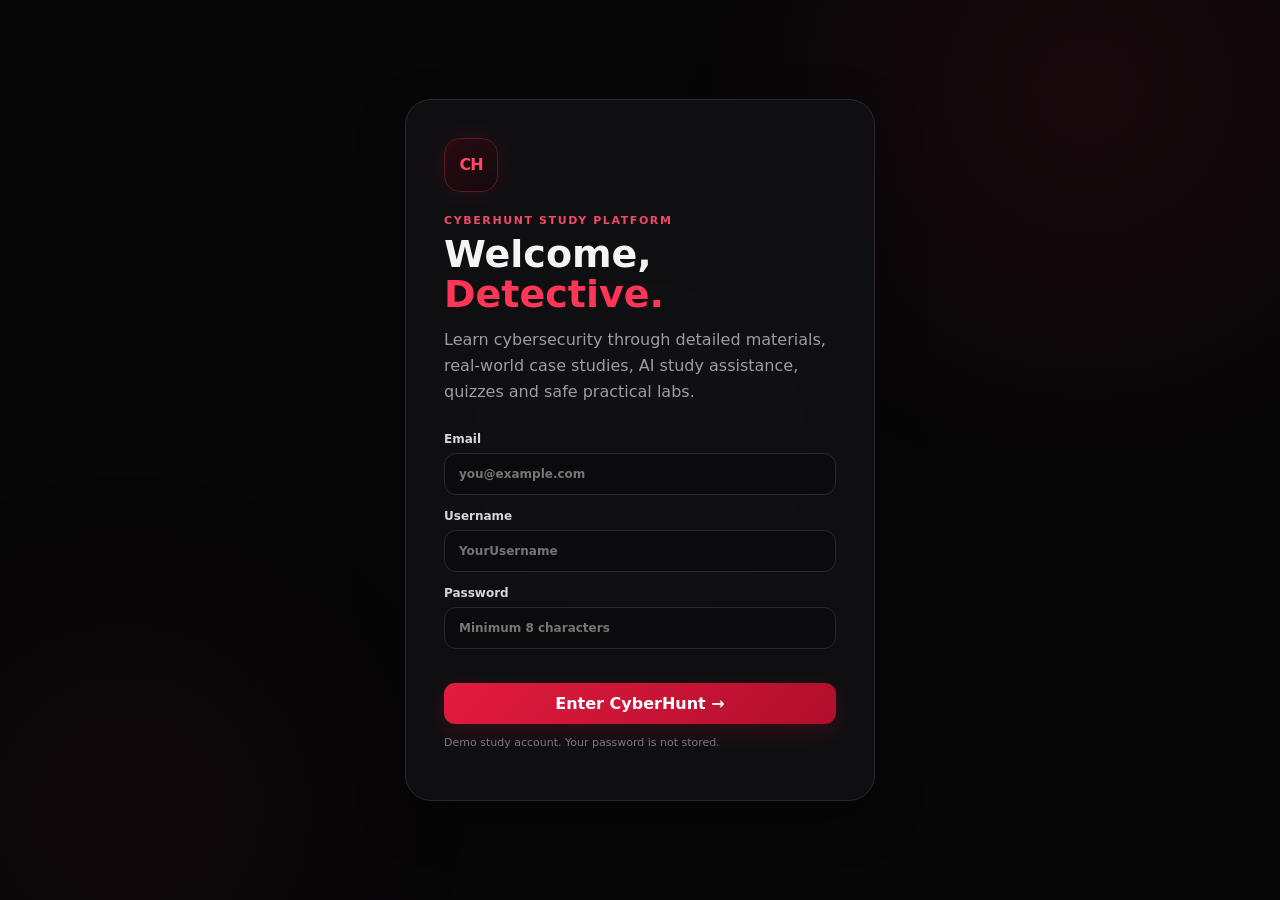
==== commit 7d60edcd: "Update index.html" ====
--- a/index.html
+++ b/index.html
@@ -1,18 +1,18 @@
 <!DOCTYPE html>
 <html lang="en">
 <head>
-<meta charset="UTF-8">
-<meta name="viewport" content="width=device-width,initial-scale=1.0">
-<meta name="theme-color" content="#070708">
-<title>CyberHunt — Cybersecurity Study Studio</title>
-<link rel="stylesheet" href="style.css">
+  <meta charset="UTF-8">
+  <meta name="viewport" content="width=device-width, initial-scale=1.0">
+  <meta name="theme-color" content="#070708">
+  <title>CyberHunt | Cybersecurity Study Studio</title>
+  <link rel="stylesheet" href="style.css">
 </head>
 
 <body>
 
 <div id="toast" class="toast"></div>
 
-<!-- LOGIN PAGE -->
+<!-- LOGIN -->
 <section id="loginPage" class="login-page">
   <div class="login-glow"></div>
 
@@ -24,61 +24,46 @@
     <h1>Welcome, <span>Detective.</span></h1>
 
     <p class="login-sub">
-      Learn cybersecurity through cases, concepts, quizzes and safe practice labs.
+      Learn cybersecurity through detailed materials, real-world case studies,
+      AI study assistance, quizzes and safe practical labs.
     </p>
 
-    <form id="loginForm" novalidate>
+    <form id="loginForm">
 
       <label>
         Email
-        <input
-          id="email"
-          type="email"
-          placeholder="you@example.com"
-          autocomplete="email"
-          required
-        >
+        <input id="email" type="email" placeholder="you@example.com" required>
       </label>
 
       <label>
         Username
-        <input
-          id="username"
-          type="text"
-          placeholder="YourUsername"
-          autocomplete="username"
-          required
-        >
+        <input id="username" type="text" placeholder="YourUsername" required>
       </label>
 
       <label>
         Password
-        <input
-          id="password"
-          type="password"
-          placeholder="Minimum 8 characters"
-          minlength="8"
-          required
-        >
+        <input id="password" type="password"
+               placeholder="Minimum 8 characters"
+               minlength="8"
+               required>
       </label>
 
       <div id="loginError" class="form-error"></div>
 
       <button class="primary-btn full" type="submit">
-        Enter CyberHunt <span>→</span>
+        Enter CyberHunt →
       </button>
 
     </form>
 
     <p class="demo-note">
-      Demo study account · your password is not stored.
+      Demo study account. Your password is not stored.
     </p>
-
   </div>
 </section>
 
 
-<!-- MAIN APPLICATION -->
+<!-- APPLICATION -->
 <div id="app" class="app hidden">
 
   <!-- SIDEBAR -->
@@ -93,53 +78,44 @@
       </div>
     </div>
 
-
     <nav>
 
       <button class="nav-item active" data-section="dashboard">
-        <span>⌂</span>
-        Dashboard
+        <span>⌂</span> Dashboard
       </button>
 
       <button class="nav-item" data-section="ai">
-        <span>✦</span>
-        AI Study Studio
+        <span>✦</span> AI Study Studio
       </button>
 
       <button class="nav-item" data-section="materials">
-        <span>▤</span>
-        Materials
+        <span>▤</span> Materials
       </button>
 
       <button class="nav-item" data-section="cases">
-        <span>◈</span>
-        Case Studies
+        <span>◈</span> Case Studies
       </button>
 
       <button class="nav-item" data-section="quizzes">
-        <span>✓</span>
-        Mini Quizzes
+        <span>✓</span> Mini Quizzes
       </button>
 
       <button class="nav-item" data-section="labs">
-        <span>⌘</span>
-        Practice Labs
+        <span>⌘</span> Practice Labs
       </button>
 
       <button class="nav-item" data-section="badges">
-        <span>◇</span>
-        Badges
+        <span>◇</span> Badges
       </button>
 
     </nav>
-
 
     <div class="side-bottom">
 
       <div class="side-tip">
         <b>Study smarter</b>
         <p>
-          Open any topic for detailed notes, examples and web research.
+          Learn the concept first, then apply it through cases and labs.
         </p>
       </div>
 
@@ -152,17 +128,16 @@
   </aside>
 
 
-  <!-- MAIN CONTENT -->
+  <!-- MAIN -->
   <main class="main">
 
-    <!-- TOP BAR -->
     <header class="topbar">
 
       <button id="menuBtn" class="icon-btn mobile-only">
         ☰
       </button>
 
-      <div class="crumb" id="crumb">
+      <div id="crumb" class="crumb">
         Dashboard
       </div>
 
@@ -188,17 +163,13 @@
     <div class="content">
 
 
-      <!-- ================= DASHBOARD ================= -->
-
+      <!-- DASHBOARD -->
       <section id="dashboard" class="page-section active-section">
 
         <div class="hero">
 
           <div>
-
-            <p class="eyebrow">
-              WELCOME BACK
-            </p>
+            <p class="eyebrow">WELCOME BACK</p>
 
             <h2>
               Ready to learn,
@@ -206,19 +177,14 @@
             </h2>
 
             <p>
-              Build real cybersecurity understanding from foundations
-              to advanced concepts.
-            </p>
-
-          </div>
-
+              Build cybersecurity knowledge from foundations
+              to advanced security concepts.
+            </p>
+          </div>
 
           <div class="hero-badge">
             SECURE<br>
-            <strong>
-              YOUR<br>
-              KNOWLEDGE
-            </strong>
+            <strong>YOUR<br>KNOWLEDGE</strong>
           </div>
 
         </div>
@@ -229,42 +195,33 @@
           <div class="stat-card">
             <span>Learning XP</span>
             <strong id="dashXP">0</strong>
-            <small>Earned from study activities</small>
-          </div>
-
+            <small>Earned from learning</small>
+          </div>
 
           <div class="stat-card">
             <span>Cases solved</span>
-
             <strong>
               <i id="casesDone">0</i>
               <em>/ 50</em>
             </strong>
-
-            <small>Scenario-based learning</small>
-          </div>
-
+            <small>Scenario learning</small>
+          </div>
 
           <div class="stat-card">
-            <span>Lab progress</span>
-
+            <span>Labs completed</span>
             <strong>
               <i id="labsDone">0</i>
               <em>/ 5</em>
             </strong>
-
             <small>Safe practical skills</small>
           </div>
-
 
           <div class="stat-card">
             <span>Best quiz</span>
-
             <strong>
               <i id="quizBest">0</i>
               <em>/ 10</em>
             </strong>
-
             <small>Highest score</small>
           </div>
 
@@ -273,32 +230,21 @@
 
         <div class="dashboard-grid">
 
-          <div class="panel roadmap">
+          <div class="panel">
 
             <div class="panel-head">
-
               <div>
-                <p class="eyebrow">
-                  LEARNING ROADMAP
-                </p>
-
-                <h3>
-                  Your path
-                </h3>
+                <p class="eyebrow">LEARNING ROADMAP</p>
+                <h3>Your progress</h3>
               </div>
 
-              <span class="pill" id="progressPill">
-                0%
-              </span>
-
+              <span class="pill" id="progressPill">0%</span>
             </div>
-
 
             <div class="progress">
               <i id="overallProgress"></i>
             </div>
 
-
             <div class="roadmap-list">
 
               <div>
@@ -306,33 +252,28 @@
 
                 <div>
                   <b>Foundations</b>
-
                   <small>
-                    CIA, threats, risk and security controls
+                    CIA, threats, vulnerabilities and controls
                   </small>
                 </div>
               </div>
 
-
               <div>
                 <span class="road-dot"></span>
 
                 <div>
                   <b>Defensive thinking</b>
-
                   <small>
-                    Cases, incident response and web security
+                    Phishing, malware, incidents and web security
                   </small>
                 </div>
               </div>
 
-
               <div>
                 <span class="road-dot"></span>
 
                 <div>
                   <b>Advanced security</b>
-
                   <small>
                     Zero Trust, forensics, cloud and governance
                   </small>
@@ -346,32 +287,23 @@
 
           <div class="panel mission">
 
-            <p class="eyebrow">
-              RECOMMENDED NEXT
-            </p>
+            <p class="eyebrow">RECOMMENDED NEXT</p>
 
             <h3 id="nextTitle">
               Start with Cybersecurity Foundations
             </h3>
 
             <p id="nextDesc">
-              Open a material, learn the concept,
-              then test yourself with a case.
+              Learn a concept and then apply it through a case study.
             </p>
 
             <div class="button-row">
 
-              <button
-                class="primary-btn"
-                data-go="materials"
-              >
+              <button class="primary-btn" data-go="materials">
                 Open Materials
               </button>
 
-              <button
-                class="ghost-btn"
-                data-go="cases"
-              >
+              <button class="ghost-btn" data-go="cases">
                 Explore Cases
               </button>
 
@@ -383,59 +315,34 @@
 
 
         <div class="section-heading">
-
-          <div>
-            <p class="eyebrow">
-              QUICK ACCESS
-            </p>
-
-            <h3>
-              Study tools
-            </h3>
-          </div>
-
+          <div>
+            <p class="eyebrow">QUICK ACCESS</p>
+            <h3>Study tools</h3>
+          </div>
         </div>
 
 
         <div class="quick-grid">
 
           <button class="quick-card" data-go="ai">
-
-            <b>
-              ✦ AI Study Studio
-            </b>
-
+            <b>✦ AI Study Studio</b>
             <span>
-              Ask a cybersecurity question and research it on the web
-              and YouTube.
+              Ask cybersecurity questions and research them on the web.
             </span>
-
           </button>
 
-
           <button class="quick-card" data-go="labs">
-
-            <b>
-              ⌘ Practice Labs
-            </b>
-
+            <b>⌘ Practice Labs</b>
             <span>
-              Learn encoding, hashing and other safe skills.
+              Learn encoding, hashing and other safe security skills.
             </span>
-
           </button>
 
-
           <button class="quick-card" data-go="quizzes">
-
-            <b>
-              ✓ Mini Quizzes
-            </b>
-
+            <b>✓ Mini Quizzes</b>
             <span>
-              Check your understanding with scenarios.
+              Test whether you can apply what you learned.
             </span>
-
           </button>
 
         </div>
@@ -443,97 +350,62 @@
       </section>
 
 
-      <!-- ================= AI STUDY STUDIO ================= -->
-
+      <!-- AI -->
       <section id="ai" class="page-section">
 
         <div class="section-heading">
-
-          <div>
-
-            <p class="eyebrow">
-              YOUR CYBER TUTOR
-            </p>
-
-            <h2>
-              AI Study Studio
-            </h2>
-
-            <p>
-              Ask about a cybersecurity topic, then use live Web
-              and YouTube research for deeper study.
-            </p>
-
-          </div>
-
+          <div>
+            <p class="eyebrow">YOUR CYBER TUTOR</p>
+            <h2>AI Study Studio</h2>
+            <p>
+              Ask a question, learn from the CyberHunt library,
+              and connect your topic to live web research.
+            </p>
+          </div>
         </div>
 
 
         <div class="ai-layout">
 
-
-          <!-- AI CHAT -->
-
           <div class="panel chat-panel">
 
             <div class="chat-head">
 
-              <div class="ai-avatar">
-                ✦
+              <div class="ai-avatar">✦</div>
+
+              <div>
+                <b>CyberHunt AI</b>
+                <span>Study assistant · remembers your session</span>
               </div>
 
-              <div>
-                <b>
-                  CyberHunt AI
-                </b>
-
-                <span>
-                  Study assistant · remembers this session
-                </span>
-              </div>
-
             </div>
 
 
-            <div
-              id="chatMessages"
-              class="chat-messages"
-            ></div>
+            <div id="chatMessages" class="chat-messages"></div>
 
 
             <div class="suggestions">
 
-              <button
-                data-prompt="Explain the CIA triad simply"
-              >
+              <button data-prompt="Explain the CIA triad simply">
                 CIA Triad
               </button>
 
-              <button
-                data-prompt="What is phishing and how do I detect it?"
-              >
+              <button data-prompt="What is phishing and how do I detect it?">
                 Phishing
               </button>
 
-              <button
-                data-prompt="Explain hashing vs encryption"
-              >
+              <button data-prompt="Explain hashing vs encryption">
                 Hashing vs Encryption
               </button>
 
-              <button
-                data-prompt="Explain OWASP Top 10"
-              >
+              <button data-prompt="Explain OWASP Top 10">
                 OWASP Top 10
               </button>
 
             </div>
 
 
-            <form
-              id="aiForm"
-              class="chat-input"
-            >
+            <form id="aiForm" class="chat-input">
 
               <input
                 id="aiInput"
@@ -541,161 +413,66 @@
                 autocomplete="off"
               >
 
-              <button
-                class="primary-btn"
-                type="submit"
+              <button class="primary-btn" type="submit">
+                Ask
+              </button>
+
+            </form>
+
+          </div>
+
+
+          <!-- CONNECT TO WEB -->
+          <div class="panel web-panel">
+
+            <div class="web-icon">⌁</div>
+
+            <p class="eyebrow">LIVE RESEARCH</p>
+
+            <h3>Connect to Web</h3>
+
+            <p>
+              Search your cybersecurity study topic on the live web.
+              Use this for current standards, documentation,
+              research and deeper explanations.
+            </p>
+
+
+            <label>
+              Topic to research
+
+              <input
+                id="webQuery"
+                placeholder="e.g. NIST CSF 2.0"
               >
-                Ask
-              </button>
-
-            </form>
-
-          </div>
-
-
-          <!-- WEB + YOUTUBE -->
-
-          <div class="research-column">
-
-
-            <!-- CONNECT TO WEB -->
-
-            <div class="panel web-panel">
-
-              <div class="web-icon">
-                ⌁
-              </div>
-
-              <p class="eyebrow">
-                LIVE RESEARCH
-              </p>
-
-              <h3>
-                Connect to Web
-              </h3>
-
-              <p>
-                Search the live web for current documentation,
-                examples, standards and deeper cybersecurity research.
-              </p>
-
-
-              <label>
-                Topic to research
-
-                <input
-                  id="webQuery"
-                  placeholder="e.g. NIST CSF 2.0 functions"
-                >
-              </label>
-
-
-              <button
-                id="webSearchBtn"
-                class="primary-btn full"
-              >
-                Search Web ↗
-              </button>
-
-
-              <div class="web-links">
-
-                <button
-                  data-web="NIST Cybersecurity Framework 2.0"
-                >
-                  NIST CSF 2.0
-                </button>
-
-                <button
-                  data-web="OWASP Top 10 2025"
-                >
-                  OWASP Top 10 2025
-                </button>
-
-                <button
-                  data-web="cybersecurity incident response best practices"
-                >
-                  Incident Response
-                </button>
-
-                <button
-                  data-web="SHA-256 NIST FIPS 180-4"
-                >
-                  SHA-256
-                </button>
-
-              </div>
+            </label>
+
+
+            <button id="webSearchBtn" class="primary-btn full">
+              Search Web ↗
+            </button>
+
+
+            <div class="web-links">
+
+              <button data-web="NIST Cybersecurity Framework 2.0">
+                NIST CSF 2.0
+              </button>
+
+              <button data-web="OWASP Top 10 2025">
+                OWASP Top 10
+              </button>
+
+              <button data-web="cybersecurity incident response best practices">
+                Incident Response
+              </button>
+
+              <button data-web="SHA-256 NIST">
+                SHA-256
+              </button>
 
             </div>
 
-
-            <!-- YOUTUBE -->
-
-            <div class="panel youtube-panel">
-
-              <div class="youtube-icon">
-                ▶
-              </div>
-
-              <p class="eyebrow">
-                LIVE VIDEO LEARNING
-              </p>
-
-              <h3>
-                Find on YouTube
-              </h3>
-
-              <p>
-                Search YouTube for cybersecurity tutorials,
-                lectures, demonstrations and topic explanations.
-              </p>
-
-
-              <button
-                id="youtubeSearchBtn"
-                class="primary-btn full"
-              >
-                Search YouTube ↗
-              </button>
-
-
-              <div class="web-links">
-
-                <button
-                  data-youtube="cybersecurity fundamentals tutorial"
-                >
-                  Cybersecurity Basics
-                </button>
-
-                <button
-                  data-youtube="CIA triad explained"
-                >
-                  CIA Triad
-                </button>
-
-                <button
-                  data-youtube="SQL injection explained tutorial"
-                >
-                  SQL Injection
-                </button>
-
-                <button
-                  data-youtube="incident response cybersecurity tutorial"
-                >
-                  Incident Response
-                </button>
-
-              </div>
-
-
-              <div class="web-note">
-                Tip: Ask the AI about any cybersecurity topic.
-                The same topic can be used for both live web and
-                YouTube research.
-              </div>
-
-            </div>
-
           </div>
 
         </div>
@@ -703,27 +480,20 @@
       </section>
 
 
-      <!-- ================= MATERIALS ================= -->
-
+      <!-- MATERIALS -->
       <section id="materials" class="page-section">
 
         <div class="section-heading">
 
           <div>
-
-            <p class="eyebrow">
-              KNOWLEDGE LIBRARY
-            </p>
-
-            <h2>
-              Materials
-            </h2>
-
-            <p>
-              From cybersecurity basics to advanced architecture
-              and governance.
-            </p>
-
+            <p class="eyebrow">KNOWLEDGE LIBRARY</p>
+
+            <h2>Materials</h2>
+
+            <p>
+              Learn cybersecurity from beginner to advanced.
+              Click any topic for detailed notes.
+            </p>
           </div>
 
         </div>
@@ -736,201 +506,134 @@
             placeholder="Search materials..."
           >
 
-          <div
-            id="materialFilters"
-            class="filter-buttons"
-          ></div>
-
-        </div>
-
-
-        <div
-          id="materialsGrid"
-          class="card-grid"
-        ></div>
+          <div id="materialFilters" class="filter-buttons"></div>
+
+        </div>
+
+
+        <div id="materialsGrid" class="card-grid"></div>
 
       </section>
 
 
-      <!-- ================= CASE STUDIES ================= -->
-
+      <!-- CASE STUDIES -->
       <section id="cases" class="page-section">
 
         <div class="section-heading">
 
           <div>
-
-            <p class="eyebrow">
-              SCENARIO LEARNING
-            </p>
-
-            <h2>
-              Case Studies
-            </h2>
-
-            <p>
-              50 defensive cybersecurity scenarios across
-              five investigation tracks.
-            </p>
-
-          </div>
-
-        </div>
-
-
-        <div
-          id="casesGrid"
-          class="case-grid"
-        ></div>
-
-
-        <div
-          id="caseLevels"
-          class="case-levels hidden"
-        ></div>
+            <p class="eyebrow">SCENARIO LEARNING</p>
+
+            <h2>Case Studies</h2>
+
+            <p>
+              5 investigation tracks with 10 unique cybersecurity
+              scenarios each.
+            </p>
+          </div>
+
+        </div>
+
+
+        <div id="casesGrid" class="case-grid"></div>
+
+        <div id="caseLevels" class="case-levels hidden"></div>
 
       </section>
 
 
-      <!-- ================= MINI QUIZZES ================= -->
-
+      <!-- QUIZZES -->
       <section id="quizzes" class="page-section">
 
         <div class="section-heading">
 
           <div>
-
-            <p class="eyebrow">
-              KNOWLEDGE CHECK
-            </p>
-
-            <h2>
-              Mini Quizzes
-            </h2>
-
-            <p>
-              Scenario questions that test whether you can
-              apply the concept.
-            </p>
-
-          </div>
-
-        </div>
-
-
-        <div
-          id="quizArea"
-          class="panel quiz-panel"
-        ></div>
+            <p class="eyebrow">KNOWLEDGE CHECK</p>
+
+            <h2>Mini Quizzes</h2>
+
+            <p>
+              Apply cybersecurity concepts to realistic scenarios.
+            </p>
+          </div>
+
+        </div>
+
+
+        <div id="quizArea" class="panel quiz-panel"></div>
 
       </section>
 
 
-      <!-- ================= PRACTICE LABS ================= -->
-
+      <!-- LABS -->
       <section id="labs" class="page-section">
 
         <div class="section-heading">
 
           <div>
-
-            <p class="eyebrow">
-              SAFE PRACTICE
-            </p>
-
-            <h2>
-              Practice Labs
-            </h2>
-
-            <p>
-              Learn the theory and one example first,
-              then practice in your browser.
-            </p>
-
-          </div>
-
-        </div>
-
-
-        <div
-          id="labsGrid"
-          class="card-grid"
-        ></div>
+            <p class="eyebrow">SAFE PRACTICE</p>
+
+            <h2>Practice Labs</h2>
+
+            <p>
+              Learn the theory and one example before practicing.
+            </p>
+          </div>
+
+        </div>
+
+
+        <div id="labsGrid" class="card-grid"></div>
 
       </section>
 
 
-      <!-- ================= BADGES ================= -->
-
+      <!-- BADGES -->
       <section id="badges" class="page-section">
 
         <div class="section-heading">
 
           <div>
-
-            <p class="eyebrow">
-              MILESTONES
-            </p>
-
-            <h2>
-              Badges
-            </h2>
-
-            <p>
-              Every badge reflects a real learning milestone.
-            </p>
-
-          </div>
-
-        </div>
-
-
-        <div
-          id="badgesGrid"
-          class="badge-grid"
-        ></div>
+            <p class="eyebrow">MILESTONES</p>
+
+            <h2>Badges</h2>
+
+            <p>
+              Earn badges as you complete learning milestones.
+            </p>
+          </div>
+
+        </div>
+
+
+        <div id="badgesGrid" class="badge-grid"></div>
 
       </section>
 
-
     </div>
+
   </main>
 
 </div>
 
 
-<!-- DETAIL MODAL -->
-
-<div
-  id="detailOverlay"
-  class="overlay hidden"
->
-
-  <div
-    id="detailPanel"
-    class="detail-panel"
-  >
-
-    <button
-      id="closeDetail"
-      class="close-btn"
-    >
+<!-- DETAIL PANEL -->
+<div id="detailOverlay" class="overlay hidden">
+
+  <div class="detail-panel">
+
+    <button id="closeDetail" class="close-btn">
       ×
     </button>
 
-    <div
-      id="detailContent"
-    ></div>
+    <div id="detailContent"></div>
 
   </div>
 
 </div>
 
 
-<script
-  src="script.js"
-  defer
-></script>
+<script src="script.js" defer></script>
 
 </body>
 </html>
--- a/style.css
+++ b/style.css
@@ -2,30 +2,37 @@
   --bg:#070708;
   --panel:#101012;
   --panel2:#151519;
-  --line:#29292f;
+  --line:#28282d;
   --red:#e31b3f;
   --red2:#ff3658;
   --text:#f4f4f5;
   --muted:#9c9ca4;
-  --soft:#d8d8dc;
-  --green:#55df96;
-  --shadow:0 20px 60px rgba(0,0,0,.4);
+  --soft:#d5d5da;
+  --green:#5ee39a;
+  --shadow:0 18px 50px rgba(0,0,0,.32)
 }
 
 *{
-  box-sizing:border-box;
-}
-
-html{
-  scroll-behavior:smooth;
-}
-
+  box-sizing:border-box
+}
+
+html,
 body{
   margin:0;
-  min-height:100vh;
+  min-height:100%;
   background:var(--bg);
   color:var(--text);
-  font-family:Inter,system-ui,-apple-system,BlinkMacSystemFont,"Segoe UI",Arial,sans-serif;
+  font-family:Inter,ui-sans-serif,system-ui,-apple-system,Segoe UI,Arial,sans-serif
+}
+
+button,
+input,
+textarea{
+  font:inherit
+}
+
+button{
+  cursor:pointer
 }
 
 body:before{
@@ -34,76 +41,74 @@
   inset:0;
   pointer-events:none;
   background:
-    radial-gradient(circle at 90% 5%,rgba(227,27,63,.09),transparent 30%),
-    radial-gradient(circle at 5% 90%,rgba(227,27,63,.05),transparent 25%);
-}
-
-button,
-input,
-textarea{
-  font:inherit;
-}
-
-button{
-  cursor:pointer;
+    radial-gradient(
+      circle at 85% 10%,
+      rgba(227,27,63,.08),
+      transparent 30%
+    ),
+    radial-gradient(
+      circle at 10% 90%,
+      rgba(227,27,63,.04),
+      transparent 25%
+    )
 }
 
 .hidden{
-  display:none!important;
-}
-
-.mobile-only{
-  display:none;
-}
-
-
-/* LOGIN */
+  display:none!important
+}
+
+
+/* ================= LOGIN ================= */
 
 .login-page{
   min-height:100vh;
   display:grid;
   place-items:center;
-  padding:25px;
-  position:relative;
+  padding:28px;
+  position:relative
 }
 
 .login-glow{
   position:absolute;
-  width:500px;
-  height:500px;
-  border-radius:50%;
-  background:radial-gradient(circle,rgba(227,27,63,.15),transparent 65%);
-  filter:blur(20px);
+  width:520px;
+  height:520px;
+  background:radial-gradient(
+    circle,
+    rgba(227,27,63,.14),
+    transparent 65%
+  );
+  filter:blur(20px)
 }
 
 .login-card{
   position:relative;
   width:min(470px,100%);
+  background:rgba(16,16,18,.95);
+  border:1px solid var(--line);
+  border-radius:26px;
   padding:38px;
-  background:rgba(16,16,18,.96);
-  border:1px solid var(--line);
-  border-radius:25px;
-  box-shadow:var(--shadow);
+  box-shadow:var(--shadow)
 }
 
 .brand-mark{
-  width:55px;
-  height:55px;
+  width:54px;
+  height:54px;
+  border-radius:16px;
   display:grid;
   place-items:center;
-  border-radius:16px;
-  background:linear-gradient(145deg,#2b0c13,#11090c);
+  background:linear-gradient(145deg,#2a0b12,#120a0d);
   border:1px solid #5c1625;
   color:#ff4967;
   font-weight:900;
-  box-shadow:0 0 30px rgba(227,27,63,.12);
+  letter-spacing:-1px;
+  box-shadow:0 0 30px rgba(227,27,63,.12)
 }
 
 .brand-mark.small{
   width:40px;
   height:40px;
   border-radius:12px;
-  font-size:12px;
+  font-size:13px
 }
 
 .eyebrow{
@@ -111,102 +116,110 @@
   color:#ef4a67;
   font-size:11px;
   font-weight:800;
-  letter-spacing:1.6px;
+  letter-spacing:1.6px
 }
 
 .login-card .eyebrow{
-  margin-top:22px;
+  margin-top:22px
 }
 
 .login-card h1{
-  margin:8px 0 12px;
   font-size:38px;
   line-height:1.05;
+  margin:8px 0 12px
 }
 
 .login-card h1 span,
 .hero h2 span{
-  color:var(--red2);
-}
-
-.login-sub{
-  margin:0 0 25px;
+  color:var(--red2)
+}
+
+.login-sub,
+.section-heading p,
+.hero p{
   color:var(--muted);
   line-height:1.65;
+  margin:0 0 26px
 }
 
 label{
   display:block;
-  margin-bottom:15px;
   color:var(--soft);
   font-size:12px;
   font-weight:700;
-}
-
-input,
-textarea{
+  margin:0 0 14px
+}
+
+input{
   width:100%;
   margin-top:7px;
+  background:#0b0b0d;
+  border:1px solid var(--line);
+  border-radius:12px;
+  color:var(--text);
   padding:13px 14px;
-  background:#0b0b0d;
-  border:1px solid var(--line);
-  border-radius:12px;
   outline:none;
-  color:var(--text);
-  resize:vertical;
-}
-
-input:focus,
-textarea:focus{
-  border-color:#812137;
-  box-shadow:0 0 0 3px rgba(227,27,63,.08);
+  transition:.2s
+}
+
+input:focus{
+  border-color:#7e1d31;
+  box-shadow:0 0 0 3px rgba(227,27,63,.08)
 }
 
 .form-error{
   min-height:20px;
-  margin-bottom:4px;
-  color:#ff7187;
-  font-size:12px;
-}
-
-.demo-note{
-  color:#73737b;
+  color:#ff7087;
+  font-size:12px
+}
+
+.demo-note,
+.web-note{
   font-size:11px;
-}
-
-
-/* BUTTONS */
+  color:#777780;
+  line-height:1.5
+}
+
+
+/* ================= BUTTONS ================= */
 
 .primary-btn,
 .ghost-btn{
+  border:0;
   border-radius:11px;
   padding:11px 16px;
   font-weight:800;
+  color:#fff
 }
 
 .primary-btn{
-  border:0;
-  color:white;
-  background:linear-gradient(135deg,var(--red),#ad0d2b);
-  box-shadow:0 8px 25px rgba(227,27,63,.15);
+  background:linear-gradient(
+    135deg,
+    var(--red),
+    #b10e2c
+  );
+  box-shadow:0 8px 25px rgba(227,27,63,.16)
 }
 
 .primary-btn:hover{
-  filter:brightness(1.08);
+  filter:brightness(1.08)
 }
 
 .ghost-btn{
-  color:white;
   background:transparent;
-  border:1px solid var(--line);
+  border:1px solid var(--line)
 }
 
 .full{
-  width:100%;
-}
-
-
-/* SIDEBAR */
+  width:100%
+}
+
+
+/* ================= SIDEBAR ================= */
+
+.app{
+  min-height:100vh
+}
 
 .sidebar{
   position:fixed;
@@ -214,225 +227,229 @@
   top:0;
   bottom:0;
   width:245px;
-  z-index:20;
+  border-right:1px solid var(--line);
+  background:rgba(9,9,10,.94);
+  padding:22px 16px;
   display:flex;
   flex-direction:column;
-  padding:22px 16px;
-  background:rgba(9,9,10,.95);
-  border-right:1px solid var(--line);
+  z-index:20
 }
 
 .side-brand{
   display:flex;
   align-items:center;
   gap:11px;
-  padding:4px 8px 28px;
+  padding:4px 8px 28px
 }
 
 .side-brand b{
   display:block;
-  font-size:14px;
+  font-size:14px
 }
 
 .side-brand span{
   display:block;
-  margin-top:2px;
   color:#777780;
   font-size:10px;
+  margin-top:2px
 }
 
 .sidebar nav{
   display:grid;
-  gap:5px;
+  gap:5px
 }
 
 .nav-item{
   width:100%;
+  text-align:left;
+  border:1px solid transparent;
+  background:transparent;
+  color:#a6a6ae;
   padding:12px 13px;
-  display:flex;
-  align-items:center;
-  gap:11px;
-  text-align:left;
-  color:#a6a6ae;
-  background:transparent;
-  border:1px solid transparent;
   border-radius:11px;
   font-size:13px;
+  display:flex;
+  align-items:center;
+  gap:11px
 }
 
 .nav-item span{
   width:18px;
   text-align:center;
-  color:#777780;
+  color:#777780
 }
 
 .nav-item:hover{
   background:#121215;
-  color:white;
+  color:#eee
 }
 
 .nav-item.active{
-  background:linear-gradient(
-    90deg,
-    rgba(227,27,63,.15),
-    rgba(227,27,63,.03)
-  );
-  border-color:#401722;
-  color:white;
+  background:
+    linear-gradient(
+      90deg,
+      rgba(227,27,63,.15),
+      rgba(227,27,63,.03)
+    );
+  border-color:#3c1720;
+  color:#fff
 }
 
 .nav-item.active span{
-  color:#ff3f60;
+  color:#ff3f60
 }
 
 .side-bottom{
-  margin-top:auto;
+  margin-top:auto
 }
 
 .side-tip{
-  margin:0 2px 12px;
+  border:1px solid var(--line);
+  background:#0d0d0f;
+  border-radius:14px;
   padding:13px;
-  background:#0d0d0f;
-  border:1px solid var(--line);
-  border-radius:14px;
+  margin:0 2px 12px
 }
 
 .side-tip b{
-  font-size:11px;
+  font-size:11px
 }
 
 .side-tip p{
-  margin:5px 0 0;
+  font-size:10px;
   color:#777780;
-  font-size:10px;
   line-height:1.5;
+  margin:5px 0 0
 }
 
 .logout{
   width:100%;
-  padding:11px;
-  text-align:left;
-  color:#85858e;
   background:transparent;
   border:0;
-}
-
-
-/* MAIN */
+  color:#85858e;
+  padding:11px;
+  text-align:left
+}
+
+
+/* ================= MAIN ================= */
 
 .main{
-  min-height:100vh;
   margin-left:245px;
+  min-height:100vh
 }
 
 .topbar{
   height:70px;
-  position:sticky;
-  top:0;
-  z-index:15;
+  border-bottom:1px solid var(--line);
   display:flex;
   align-items:center;
   justify-content:space-between;
   padding:0 30px;
-  background:rgba(7,7,8,.78);
-  border-bottom:1px solid var(--line);
+  background:rgba(7,7,8,.72);
   backdrop-filter:blur(14px);
+  position:sticky;
+  top:0;
+  z-index:15
 }
 
 .crumb{
   font-size:13px;
-  font-weight:700;
+  font-weight:700
 }
 
 .top-actions{
   display:flex;
   align-items:center;
-  gap:20px;
+  gap:20px
 }
 
 .top-stat{
-  color:#777780;
   font-size:10px;
+  color:#777780
 }
 
 .top-stat b{
-  margin-left:4px;
+  font-size:12px;
   color:#eee;
-  font-size:12px;
+  margin-left:4px
 }
 
 .profile{
   width:34px;
   height:34px;
+  border-radius:50%;
   display:grid;
   place-items:center;
-  border-radius:50%;
   background:#261016;
   border:1px solid #5b1c2a;
   color:#ff5670;
   font-weight:900;
+  font-size:12px
 }
 
 .content{
+  padding:30px;
   max-width:1500px;
-  margin:auto;
+  margin:auto
+}
+
+.page-section{
+  display:none
+}
+
+.page-section.active-section{
+  display:block
+}
+
+
+/* ================= DASHBOARD ================= */
+
+.hero{
+  border:1px solid var(--line);
+  border-radius:22px;
   padding:30px;
-}
-
-.page-section{
-  display:none;
-}
-
-.page-section.active-section{
-  display:block;
-}
-
-
-/* GENERAL */
-
-.hero{
-  display:flex;
+  display:flex;
+  justify-content:space-between;
   align-items:center;
-  justify-content:space-between;
-  margin-bottom:18px;
-  padding:30px;
-  background:linear-gradient(120deg,#101012,#0c0c0e);
-  border:1px solid var(--line);
-  border-radius:22px;
+  background:linear-gradient(
+    120deg,
+    #101012,
+    #0c0c0e
+  );
+  margin-bottom:18px
 }
 
 .hero h2{
-  margin:0 0 8px;
   font-size:31px;
+  margin:0 0 8px
 }
 
 .hero p{
   margin:0;
-  max-width:650px;
-  color:var(--muted);
-  line-height:1.65;
+  max-width:650px
 }
 
 .hero-badge{
-  padding:17px 25px;
   text-align:center;
-  color:#777;
   border:1px solid #4d1a25;
   border-radius:16px;
+  padding:17px 25px;
+  color:#777;
   font-size:9px;
   letter-spacing:2px;
-  line-height:1.25;
+  line-height:1.25
 }
 
 .hero-badge strong{
   color:#e7e7e9;
-  font-size:12px;
+  font-size:12px
 }
 
 .stats-grid{
   display:grid;
   grid-template-columns:repeat(4,1fr);
-  gap:13px;
+  gap:13px
 }
 
 .stat-card,
@@ -443,241 +460,253 @@
 .badge-card{
   background:var(--panel);
   border:1px solid var(--line);
-  border-radius:17px;
+  border-radius:17px
 }
 
 .stat-card{
-  padding:19px;
+  padding:19px
 }
 
 .stat-card span{
   display:block;
   color:#85858e;
-  font-size:11px;
+  font-size:11px
 }
 
 .stat-card strong{
   display:block;
-  margin:9px 0 3px;
   font-size:27px;
+  margin:9px 0 3px
 }
 
 .stat-card em{
-  color:#66666f;
   font-size:12px;
   font-style:normal;
+  color:#66666f
 }
 
 .stat-card small{
   color:#66666f;
-  font-size:10px;
+  font-size:10px
 }
 
 .dashboard-grid{
   display:grid;
   grid-template-columns:1.2fr .8fr;
   gap:13px;
-  margin-top:13px;
+  margin-top:13px
 }
 
 .panel{
-  padding:21px;
+  padding:21px
 }
 
 .panel-head{
   display:flex;
-  align-items:center;
   justify-content:space-between;
+  align-items:center
 }
 
 .panel h3,
 .section-heading h3{
   margin:2px 0 8px;
-  font-size:18px;
+  font-size:18px
 }
 
 .pill{
+  font-size:10px;
+  border:1px solid #47202a;
+  color:#ff5270;
   padding:5px 8px;
-  color:#ff5270;
-  border:1px solid #47202a;
-  border-radius:999px;
-  font-size:10px;
+  border-radius:999px
 }
 
 .progress{
   height:7px;
-  margin:15px 0 18px;
-  overflow:hidden;
   background:#1b1b1f;
   border-radius:20px;
+  overflow:hidden;
+  margin:15px 0 18px
 }
 
 .progress i{
   display:block;
+  height:100%;
   width:0;
-  height:100%;
-  background:linear-gradient(90deg,var(--red),var(--red2));
-  border-radius:inherit;
+  background:linear-gradient(
+    90deg,
+    var(--red),
+    var(--red2)
+  );
+  border-radius:inherit
 }
 
 .roadmap-list{
   display:grid;
-  gap:15px;
+  gap:15px
 }
 
 .roadmap-list>div{
   display:flex;
-  gap:12px;
+  gap:12px
 }
 
 .road-dot{
   width:9px;
   height:9px;
-  margin-top:4px;
   border:2px solid #4d4d55;
   border-radius:50%;
+  margin-top:4px
 }
 
 .road-dot.done{
   background:var(--red);
-  border-color:var(--red);
+  border-color:var(--red)
 }
 
 .roadmap-list b{
-  font-size:12px;
+  font-size:12px
 }
 
 .roadmap-list small{
   display:block;
-  margin-top:3px;
   color:#73737c;
   font-size:10px;
+  margin-top:3px
 }
 
 .mission h3{
-  margin:5px 0 8px;
   font-size:20px;
+  margin:5px 0 8px
 }
 
 .mission p{
   color:#85858e;
   font-size:12px;
-  line-height:1.6;
+  line-height:1.6
 }
 
 .button-row{
   display:flex;
   gap:8px;
-  margin-top:18px;
+  margin-top:18px
 }
 
 .section-heading{
   display:flex;
+  justify-content:space-between;
   align-items:flex-end;
-  justify-content:space-between;
-  margin-bottom:20px;
+  margin:0 0 20px
 }
 
 .section-heading h2{
-  margin:0 0 6px;
   font-size:28px;
+  margin:0 0 6px
 }
 
 .section-heading p{
+  margin:0;
   max-width:720px;
-  margin:0;
-  color:var(--muted);
-  font-size:12px;
-  line-height:1.6;
+  font-size:12px
 }
 
 .quick-grid{
   display:grid;
   grid-template-columns:repeat(3,1fr);
-  gap:13px;
+  gap:13px
 }
 
 .quick-card{
+  text-align:left;
   padding:20px;
-  text-align:left;
-  color:white;
-}
-
-.quick-card:hover,
-.material-card:hover,
-.case-card:hover{
-  border-color:#54202c;
-  transform:translateY(-1px);
+  color:#eee
 }
 
 .quick-card b{
   display:block;
-  margin-bottom:7px;
   font-size:13px;
+  margin-bottom:7px
 }
 
 .quick-card span{
   display:block;
   color:#777780;
   font-size:11px;
-  line-height:1.5;
-}
-
-
-/* AI */
+  line-height:1.5
+}
+
+.quick-card:hover,
+.material-card:hover,
+.case-card:hover{
+  border-color:#4b202a;
+  transform:translateY(-1px)
+}
+
+
+/* ================= AI STUDY STUDIO ================= */
 
 .ai-layout{
   display:grid;
-  grid-template-columns:1.35fr .65fr;
+  grid-template-columns:1.25fr .75fr;
   gap:14px;
-}
+  align-items:start
+}
+
+.research-column{
+  display:grid;
+  gap:14px;
+  align-content:start
+}
+
+
+/* CHAT */
 
 .chat-panel{
-  min-height:610px;
-  display:flex;
-  flex-direction:column;
   padding:0;
   overflow:hidden;
+  min-height:650px;
+  display:flex;
+  flex-direction:column
 }
 
 .chat-head{
-  display:flex;
-  align-items:center;
-  gap:11px;
   padding:18px 20px;
   border-bottom:1px solid var(--line);
+  display:flex;
+  gap:11px;
+  align-items:center
 }
 
 .ai-avatar{
   width:35px;
   height:35px;
-  display:grid;
-  place-items:center;
   border-radius:11px;
   background:#261016;
   color:#ff4968;
+  display:grid;
+  place-items:center
 }
 
 .chat-head b{
   display:block;
-  font-size:13px;
+  font-size:13px
 }
 
 .chat-head span{
   display:block;
-  margin-top:3px;
   color:#6f6f78;
   font-size:10px;
+  margin-top:3px
 }
 
 .chat-messages{
-  flex:1;
-  max-height:430px;
+  padding:20px;
   display:flex;
   flex-direction:column;
   gap:12px;
-  padding:20px;
   overflow:auto;
+  flex:1;
+  max-height:450px
 }
 
 .msg{
@@ -686,728 +715,826 @@
   border-radius:13px;
   font-size:12px;
   line-height:1.65;
-  white-space:pre-wrap;
+  white-space:pre-wrap
 }
 
 .msg.ai{
   align-self:flex-start;
   background:#151519;
   border:1px solid var(--line);
-  color:#d9d9dd;
+  color:#d9d9dd
 }
 
 .msg.user{
   align-self:flex-end;
   background:#4e1220;
-  color:white;
+  color:#fff
+}
+
+.msg b{
+  color:#fff
 }
 
 .suggestions{
   display:flex;
   flex-wrap:wrap;
   gap:7px;
-  padding:0 20px 12px;
+  padding:0 20px 12px
 }
 
 .suggestions button,
 .web-links button,
 .filter-buttons button{
+  border:1px solid var(--line);
+  background:#0d0d0f;
+  color:#aaa;
+  border-radius:999px;
   padding:7px 10px;
-  color:#aaa;
-  background:#0d0d0f;
-  border:1px solid var(--line);
-  border-radius:999px;
-  font-size:10px;
+  font-size:10px
+}
+
+.suggestions button:hover,
+.web-links button:hover,
+.filter-buttons button:hover{
+  border-color:#642132;
+  color:#ff5570
 }
 
 .chat-input{
   display:flex;
   gap:8px;
   padding:15px 20px;
-  border-top:1px solid var(--line);
+  border-top:1px solid var(--line)
 }
 
 .chat-input input{
-  margin:0;
+  margin:0
 }
 
 .chat-input .primary-btn{
-  width:90px;
-}
-
-.web-panel{
-  min-height:610px;
-}
-
-.web-icon{
+  width:90px
+}
+
+
+/* RESEARCH PANELS */
+
+.web-panel,
+.youtube-panel{
+  min-height:0
+}
+
+.web-icon,
+.youtube-icon{
   width:42px;
   height:42px;
-  display:grid;
-  place-items:center;
-  margin-bottom:22px;
   border-radius:13px;
   background:#271017;
   border:1px solid #4e1c29;
   color:#ff4a68;
+  display:grid;
+  place-items:center;
   font-size:21px;
-}
-
-.web-panel h3{
-  margin:0 0 8px;
+  margin-bottom:22px
+}
+
+.youtube-icon{
+  font-size:17px
+}
+
+.web-panel h3,
+.youtube-panel h3{
   font-size:22px;
-}
-
-.web-panel>p:not(.eyebrow){
+  margin:0 0 8px
+}
+
+.web-panel>p:not(.eyebrow):not(.web-note),
+.youtube-panel>p:not(.eyebrow):not(.web-note){
   color:#85858e;
   font-size:12px;
-  line-height:1.65;
-}
-
-.web-panel label{
-  margin-top:24px;
+  line-height:1.65
+}
+
+.web-panel label,
+.youtube-panel label{
+  margin-top:24px
 }
 
 .web-links{
   display:flex;
   flex-wrap:wrap;
   gap:7px;
-  margin-top:14px;
-}
-
-
-/* MATERIALS */
+  margin-top:14px
+}
+
+.web-note{
+  margin-top:22px
+}
+
+.youtube-panel{
+  border-color:#322027
+}
+
+.youtube-panel:hover{
+  border-color:#552431
+}
+
+
+/* ================= MATERIALS ================= */
 
 .filters{
   display:flex;
+  gap:10px;
   align-items:center;
-  gap:10px;
-  margin-bottom:17px;
+  margin-bottom:17px
 }
 
 .filters>input{
   max-width:330px;
-  margin:0;
+  margin:0
 }
 
 .filter-buttons{
   display:flex;
   flex-wrap:wrap;
-  gap:7px;
+  gap:7px
 }
 
 .filter-buttons button.active{
+  border-color:#6b2030;
   color:#ff5570;
-  background:#1b0e12;
-  border-color:#6b2030;
+  background:#1b0e12
 }
 
 .card-grid{
   display:grid;
   grid-template-columns:repeat(3,1fr);
-  gap:13px;
+  gap:13px
 }
 
 .material-card{
-  min-height:210px;
   padding:19px;
-  transition:.15s;
+  min-height:220px;
+  transition:.15s
 }
 
 .material-card .tagline{
   display:flex;
   justify-content:space-between;
   gap:10px;
-  margin-bottom:13px;
+  margin-bottom:13px
 }
 
 .level-tag{
-  padding:4px 7px;
+  font-size:9px;
   color:#ff5771;
   border:1px solid #51202b;
   border-radius:999px;
-  font-size:9px;
+  padding:4px 7px
 }
 
 .material-card h3{
-  margin:0 0 8px;
   font-size:16px;
+  margin:0 0 8px
 }
 
 .material-card p{
+  font-size:11px;
   color:#7e7e87;
-  font-size:11px;
-  line-height:1.6;
-}
-
-.learn{
+  line-height:1.6
+}
+
+.material-card .learn{
   margin-top:15px;
   color:#ff4b68;
   font-size:10px;
-  font-weight:800;
-}
-
-
-/* CASES */
+  font-weight:800
+}
+
+
+/* ================= CASE STUDIES ================= */
 
 .case-grid{
   display:grid;
   grid-template-columns:repeat(5,1fr);
-  gap:12px;
+  gap:12px
 }
 
 .case-card{
-  min-height:200px;
   padding:18px;
-  transition:.15s;
+  min-height:190px;
+  transition:.15s
 }
 
 .case-num{
+  font-size:10px;
+  color:#ff4b68
+}
+
+.case-card h3{
+  font-size:15px;
+  margin:12px 0 7px
+}
+
+.case-card p{
+  font-size:10px;
+  line-height:1.55;
+  color:#777780
+}
+
+.case-progress{
+  margin-top:16px
+}
+
+.case-progress .progress{
+  margin:7px 0 0;
+  height:5px
+}
+
+.case-levels{
+  margin-top:17px
+}
+
+.levels-head{
+  display:flex;
+  justify-content:space-between;
+  align-items:center;
+  margin-bottom:12px
+}
+
+.levels-head h3{
+  margin:0
+}
+
+.levels-grid{
+  display:grid;
+  grid-template-columns:repeat(5,1fr);
+  gap:9px
+}
+
+.level-btn{
+  background:#101012;
+  border:1px solid var(--line);
+  color:#ddd;
+  border-radius:12px;
+  padding:13px 8px;
+  text-align:left
+}
+
+.level-btn:hover{
+  border-color:#5a2030
+}
+
+.level-btn.done{
+  border-color:#31583f
+}
+
+.level-btn strong{
+  display:block;
+  font-size:11px
+}
+
+.level-btn small{
+  display:block;
+  color:#777;
+  font-size:9px;
+  margin-top:5px
+}
+
+
+/* ================= QUIZZES ================= */
+
+.quiz-panel{
+  max-width:900px;
+  margin:auto;
+  min-height:430px
+}
+
+.quiz-top{
+  display:flex;
+  justify-content:space-between;
+  color:#777;
+  font-size:10px
+}
+
+.quiz-q{
+  font-size:21px;
+  line-height:1.45;
+  margin:25px 0
+}
+
+.quiz-options{
+  display:grid;
+  gap:9px
+}
+
+.quiz-option{
+  border:1px solid var(--line);
+  background:#0d0d0f;
+  color:#ddd;
+  padding:13px;
+  border-radius:11px;
+  text-align:left;
+  font-size:12px
+}
+
+.quiz-option:hover{
+  border-color:#662031
+}
+
+.quiz-option.selected{
+  border-color:var(--red);
+  background:#1c0e12
+}
+
+.quiz-option.correct{
+  border-color:#3b8d60;
+  background:#102019
+}
+
+.quiz-option.wrong{
+  border-color:#783044;
+  background:#200e13
+}
+
+.quiz-explain{
+  background:#0d0d0f;
+  border:1px solid var(--line);
+  padding:13px;
+  border-radius:12px;
+  color:#9c9ca4;
+  font-size:11px;
+  line-height:1.6;
+  margin-top:15px
+}
+
+.quiz-result{
+  text-align:center;
+  padding:30px
+}
+
+.quiz-result strong{
+  font-size:48px;
+  display:block;
+  color:#ff4c68
+}
+
+
+/* ================= LABS ================= */
+
+.lab-card{
+  min-height:240px
+}
+
+.lab-card .lab-symbol{
+  width:42px;
+  height:42px;
+  display:grid;
+  place-items:center;
+  background:#211016;
+  border:1px solid #4c1b27;
+  border-radius:12px;
+  color:#ff4968;
+  margin-bottom:18px
+}
+
+.lab-card .lab-cta{
   color:#ff4b68;
   font-size:10px;
-}
-
-.case-card h3{
-  margin:12px 0 7px;
-  font-size:15px;
-}
-
-.case-card p{
-  color:#777780;
-  font-size:10px;
-  line-height:1.55;
-}
-
-.case-progress{
-  margin-top:16px;
-}
-
-.case-progress .progress{
-  height:5px;
-  margin:7px 0 0;
-}
-
-.case-levels{
-  margin-top:18px;
-  padding:20px;
-  background:#0d0d0f;
-  border:1px solid var(--line);
-  border-radius:17px;
-}
-
-.levels-head{
-  display:flex;
-  align-items:center;
-  justify-content:space-between;
-  margin-bottom:14px;
-}
-
-.levels-head h3{
-  margin:0;
-}
-
-.level-grid{
-  display:grid;
-  grid-template-columns:repeat(5,1fr);
-  gap:8px;
-}
-
-.level-btn{
-  min-height:65px;
-  padding:10px;
-  color:#aaa;
-  background:#111114;
-  border:1px solid var(--line);
-  border-radius:10px;
-  text-align:left;
-}
-
-.level-btn:hover{
-  border-color:#612131;
-}
-
-.level-btn.done{
-  color:#73e5a6;
-  border-color:#28553d;
-  background:#0d1712;
-}
-
-.level-btn b{
-  display:block;
-  font-size:11px;
-}
-
-.level-btn span{
-  display:block;
-  margin-top:5px;
-  color:#707078;
-  font-size:9px;
-}
-
-
-/* QUIZ */
-
-.quiz-panel{
-  max-width:850px;
-  margin:auto;
-}
-
-.quiz-number{
-  color:#ff5570;
-  font-size:10px;
   font-weight:800;
-}
-
-.quiz-question{
-  margin:12px 0 20px;
-  font-size:20px;
-  line-height:1.45;
-}
-
-.quiz-options{
-  display:grid;
-  gap:9px;
-}
-
-.quiz-option{
-  width:100%;
-  padding:14px;
-  color:#d9d9dd;
-  background:#0c0c0f;
-  border:1px solid var(--line);
-  border-radius:11px;
-  text-align:left;
-}
-
-.quiz-option:hover{
-  border-color:#622030;
-}
-
-.quiz-option.correct{
-  border-color:#2e7950;
-  background:#102017;
-}
-
-.quiz-option.wrong{
-  border-color:#762035;
-  background:#211016;
-}
-
-.quiz-explanation{
-  margin-top:17px;
-  padding:14px;
-  background:#151519;
-  border-left:3px solid var(--red);
-  color:#aaa;
-  font-size:11px;
-  line-height:1.6;
-}
-
-.quiz-result{
-  padding:35px;
-  text-align:center;
-}
-
-.quiz-result strong{
-  display:block;
-  margin:15px 0;
-  font-size:50px;
-}
-
-
-/* LABS */
-
-.lab-symbol{
-  margin-bottom:15px;
-  color:#ff4d69;
-  font-size:25px;
-}
-
-.lab-cta{
-  margin-top:15px;
-  color:#ff4d69;
-  font-size:10px;
-  font-weight:800;
-}
-
-.practice-box{
-  margin-top:15px;
-  padding:17px;
-  background:#0b0b0d;
-  border:1px solid var(--line);
-  border-radius:13px;
-}
-
-.practice-actions{
-  display:flex;
-  flex-wrap:wrap;
-  gap:8px;
-}
-
-.practice-output{
-  min-height:70px;
-  margin-top:13px;
-  padding:13px;
-  overflow-wrap:anywhere;
-  white-space:pre-wrap;
-  color:#e4e4e7;
-  background:#141418;
-  border:1px solid var(--line);
-  border-radius:10px;
-  font-family:ui-monospace,monospace;
-  font-size:12px;
-}
-
-
-/* BADGES */
+  margin-top:17px
+}
+
+
+/* ================= BADGES ================= */
 
 .badge-grid{
   display:grid;
   grid-template-columns:repeat(4,1fr);
-  gap:13px;
+  gap:13px
 }
 
 .badge-card{
   padding:20px;
   text-align:center;
-  opacity:.5;
+  min-height:180px;
+  opacity:.45
 }
 
 .badge-card.earned{
   opacity:1;
-  border-color:#57202d;
+  border-color:#54202c
 }
 
 .badge-icon{
-  width:58px;
-  height:58px;
+  width:55px;
+  height:55px;
+  border-radius:50%;
+  margin:0 auto 12px;
   display:grid;
   place-items:center;
-  margin:auto;
-  border-radius:50%;
-  background:#191014;
-  border:1px solid #47202b;
-  color:#ff4d69;
-  font-size:25px;
+  border:1px solid #4a1d27;
+  background:#211016;
+  color:#ff4d6a;
+  font-size:22px
 }
 
 .badge-card h3{
-  margin:13px 0 7px;
-  font-size:14px;
+  font-size:13px;
+  margin:0 0 6px
 }
 
 .badge-card p{
+  font-size:10px;
   color:#777780;
-  font-size:10px;
-  line-height:1.5;
+  line-height:1.5
 }
 
 .earned-label{
-  display:inline-block;
-  margin-top:7px;
-  color:#777780;
   font-size:9px;
-  font-weight:800;
-}
-
-.badge-card.earned .earned-label{
-  color:#60df9b;
-}
-
-
-/* DETAIL PANEL */
+  color:#ff5270;
+  font-weight:800
+}
+
+
+/* ================= DETAIL MODAL ================= */
 
 .overlay{
   position:fixed;
   inset:0;
+  background:rgba(0,0,0,.78);
+  display:grid;
+  place-items:center;
+  padding:20px;
   z-index:100;
-  display:grid;
-  place-items:center;
-  padding:25px;
-  background:rgba(0,0,0,.78);
-  backdrop-filter:blur(7px);
+  backdrop-filter:blur(7px)
 }
 
 .detail-panel{
   position:relative;
-  width:min(900px,100%);
-  max-height:90vh;
+  width:min(920px,100%);
+  max-height:92vh;
   overflow:auto;
-  padding:32px;
   background:#101012;
   border:1px solid #37373e;
-  border-radius:21px;
-  box-shadow:0 30px 90px rgba(0,0,0,.6);
+  border-radius:22px;
+  box-shadow:0 30px 100px rgba(0,0,0,.6);
+  padding:30px
 }
 
 .close-btn{
   position:absolute;
-  right:17px;
-  top:14px;
+  right:16px;
+  top:13px;
   width:35px;
   height:35px;
+  border:1px solid var(--line);
+  border-radius:50%;
+  background:#0b0b0d;
   color:#aaa;
-  background:#17171a;
-  border:1px solid var(--line);
-  border-radius:50%;
-  font-size:22px;
+  font-size:22px
+}
+
+.close-btn:hover{
+  color:#fff;
+  border-color:#642132
 }
 
 .detail-title{
-  margin:0 40px 7px 0;
   font-size:27px;
+  margin:4px 45px 7px 0
 }
 
 .detail-sub{
-  margin:0 0 25px;
   color:#777780;
+  font-size:11px;
+  margin-bottom:22px
+}
+
+.detail-section{
+  border-top:1px solid var(--line);
+  padding:18px 0
+}
+
+.detail-section h4{
+  margin:0 0 8px;
   font-size:12px;
-}
-
-.detail-section{
-  margin-top:22px;
-}
-
-.detail-section h4{
-  margin:0 0 9px;
   color:#ff5570;
-  font-size:11px;
-  letter-spacing:1px;
   text-transform:uppercase;
+  letter-spacing:1px
 }
 
 .detail-section p,
 .detail-section li{
-  color:#b7b7bd;
   font-size:12px;
-  line-height:1.75;
+  color:#c1c1c7;
+  line-height:1.75
 }
 
 .detail-section ul,
 .detail-section ol{
-  padding-left:20px;
-}
-
-.key-grid{
-  display:grid;
-  grid-template-columns:repeat(2,1fr);
+  padding-left:20px
+}
+
+.clue{
+  display:inline-block;
+  background:#0c0c0e;
+  border:1px solid var(--line);
+  padding:8px 10px;
+  border-radius:9px;
+  margin:4px;
+  font-size:10px;
+  color:#aaa
+}
+
+.option-list{
+  display:grid;
+  gap:9px
+}
+
+.case-option{
+  border:1px solid var(--line);
+  background:#0d0d0f;
+  color:#ddd;
+  border-radius:11px;
+  padding:13px;
+  text-align:left;
+  font-size:12px
+}
+
+.case-option:hover{
+  border-color:#662031
+}
+
+.case-option.selected{
+  border-color:var(--red)
+}
+
+.case-result{
+  margin-top:14px;
+  padding:14px;
+  border-radius:12px;
+  border:1px solid var(--line);
+  font-size:11px;
+  line-height:1.6
+}
+
+.case-result.good{
+  border-color:#315f45;
+  background:#0d1b13
+}
+
+.case-result.bad{
+  border-color:#6b2536;
+  background:#1d0e12
+}
+
+
+/* ================= PRACTICE ================= */
+
+.practice-box{
+  background:#0b0b0d;
+  border:1px solid var(--line);
+  border-radius:14px;
+  padding:18px;
+  margin-top:15px
+}
+
+.practice-box textarea{
+  width:100%;
+  min-height:120px;
+  resize:vertical;
+  background:#070708;
+  border:1px solid var(--line);
+  color:#eee;
+  border-radius:10px;
+  padding:12px;
+  outline:none
+}
+
+.practice-box textarea:focus{
+  border-color:#7e1d31
+}
+
+.practice-actions{
+  display:flex;
   gap:8px;
-}
-
-.key-item{
-  padding:11px;
-  color:#c9c9ce;
-  background:#151519;
-  border:1px solid var(--line);
-  border-radius:9px;
+  flex-wrap:wrap;
+  margin-top:10px
+}
+
+.practice-output{
+  margin-top:12px;
+  padding:12px;
+  border:1px solid var(--line);
+  border-radius:10px;
+  background:#101012;
+  color:#bbb;
   font-size:11px;
-}
-
-.case-story{
-  padding:17px;
-  color:#c9c9ce;
-  background:#151519;
-  border-left:3px solid var(--red);
-  border-radius:10px;
-  font-size:12px;
-  line-height:1.7;
-}
-
-.case-option{
-  width:100%;
-  display:block;
-  margin:8px 0;
-  padding:13px;
-  color:#ccc;
-  background:#0d0d0f;
-  border:1px solid var(--line);
-  border-radius:10px;
-  text-align:left;
-}
-
-.case-option.selected{
-  border-color:#86233a;
-  background:#1b0e12;
-}
-
-.case-result{
-  margin-top:15px;
-  padding:14px;
-  border-radius:10px;
-  font-size:12px;
-  line-height:1.6;
-}
-
-.case-result.correct{
-  background:#102017;
-  border:1px solid #2c6746;
-  color:#78e4a8;
-}
-
-.case-result.wrong{
-  background:#211016;
-  border:1px solid #6b2031;
-  color:#ff8095;
-}
-
-
-/* TOAST */
+  white-space:pre-wrap;
+  word-break:break-word
+}
+
+
+/* ================= MOBILE ================= */
+
+.mobile-only{
+  display:none
+}
+
+
+/* ================= TOAST ================= */
 
 .toast{
   position:fixed;
   right:22px;
   bottom:22px;
   z-index:200;
-  max-width:320px;
-  padding:12px 16px;
-  color:white;
-  background:#17171a;
-  border:1px solid #54202d;
+  background:#171719;
+  border:1px solid #4d1c28;
+  color:#eee;
   border-radius:11px;
-  box-shadow:var(--shadow);
+  padding:11px 14px;
   font-size:11px;
+  transform:translateY(20px);
   opacity:0;
-  transform:translateY(10px);
   pointer-events:none;
-  transition:.2s;
+  transition:.2s
 }
 
 .toast.show{
-  opacity:1;
-  transform:translateY(0);
-}
-
-
-/* RESPONSIVE */
+  transform:none;
+  opacity:1
+}
+
+
+/* ================= TABLET ================= */
 
 @media(max-width:1100px){
 
   .case-grid{
-    grid-template-columns:repeat(3,1fr);
+    grid-template-columns:repeat(3,1fr)
   }
 
   .card-grid{
-    grid-template-columns:repeat(2,1fr);
+    grid-template-columns:repeat(2,1fr)
   }
 
   .badge-grid{
-    grid-template-columns:repeat(3,1fr);
+    grid-template-columns:repeat(3,1fr)
   }
 
   .ai-layout{
-    grid-template-columns:1fr;
-  }
-
-}
+    grid-template-columns:1fr
+  }
+
+  .research-column{
+    grid-template-columns:1fr 1fr;
+    align-items:start
+  }
+
+  .web-panel,
+  .youtube-panel{
+    min-height:auto
+  }
+
+  .case-levels .levels-grid{
+    grid-template-columns:repeat(5,1fr)
+  }
+}
+
+
+/* ================= MOBILE NAV ================= */
 
 @media(max-width:900px){
 
   .sidebar{
     transform:translateX(-100%);
-    transition:.25s;
+    transition:.2s;
+    box-shadow:20px 0 50px rgba(0,0,0,.4)
   }
 
   .sidebar.open{
-    transform:translateX(0);
+    transform:none
   }
 
   .main{
-    margin-left:0;
+    margin-left:0
   }
 
   .mobile-only{
-    display:block;
+    display:block
   }
 
   .topbar{
-    padding:0 18px;
+    padding:0 16px
   }
 
   .content{
-    padding:20px;
+    padding:20px 15px
   }
 
   .stats-grid{
-    grid-template-columns:repeat(2,1fr);
+    grid-template-columns:repeat(2,1fr)
   }
 
   .dashboard-grid{
-    grid-template-columns:1fr;
+    grid-template-columns:1fr
   }
 
   .quick-grid{
-    grid-template-columns:1fr;
+    grid-template-columns:1fr
   }
 
   .case-grid{
-    grid-template-columns:repeat(2,1fr);
-  }
-
-  .level-grid{
-    grid-template-columns:repeat(4,1fr);
-  }
-
-}
+    grid-template-columns:repeat(2,1fr)
+  }
+}
+
+
+/* ================= SMALL MOBILE ================= */
 
 @media(max-width:640px){
 
   .login-card{
-    padding:25px;
+    padding:26px
   }
 
   .login-card h1{
-    font-size:31px;
+    font-size:31px
   }
 
   .hero{
-    padding:22px;
+    padding:22px
   }
 
   .hero-badge{
-    display:none;
-  }
-
-  .stats-grid,
+    display:none
+  }
+
+  .stats-grid{
+    grid-template-columns:1fr 1fr
+  }
+
   .card-grid,
   .badge-grid,
   .case-grid{
-    grid-template-columns:1fr;
-  }
-
-  .level-grid{
-    grid-template-columns:repeat(2,1fr);
+    grid-template-columns:1fr
   }
 
   .filters{
-    flex-direction:column;
-    align-items:stretch;
+    display:block
   }
 
   .filters>input{
     max-width:none;
+    margin-bottom:9px
+  }
+
+  .levels-grid{
+    grid-template-columns:repeat(2,1fr)!important
+  }
+
+  .detail-panel{
+    padding:22px
+  }
+
+  .top-actions{
+    gap:10px
   }
 
   .top-stat{
-    display:none;
-  }
-
-  .content{
-    padding:15px;
+    display:none
   }
 
   .section-heading h2{
-    font-size:24px;
-  }
-
-  .detail-panel{
-    padding:23px 18px;
-  }
-
-  .key-grid{
-    grid-template-columns:1fr;
+    font-size:24px
+  }
+
+  .chat-panel{
+    min-height:600px
   }
 
   .button-row{
-    flex-wrap:wrap;
-  }
-
-}
+    flex-wrap:wrap
+  }
+
+  .research-column{
+    grid-template-columns:1fr
+  }
+
+  .web-links{
+    gap:6px
+  }
+
+  .web-links button{
+    font-size:9px
+  }
+
+  .chat-input{
+    padding:12px
+  }
+
+  .chat-input .primary-btn{
+    width:75px
+  }
+}
